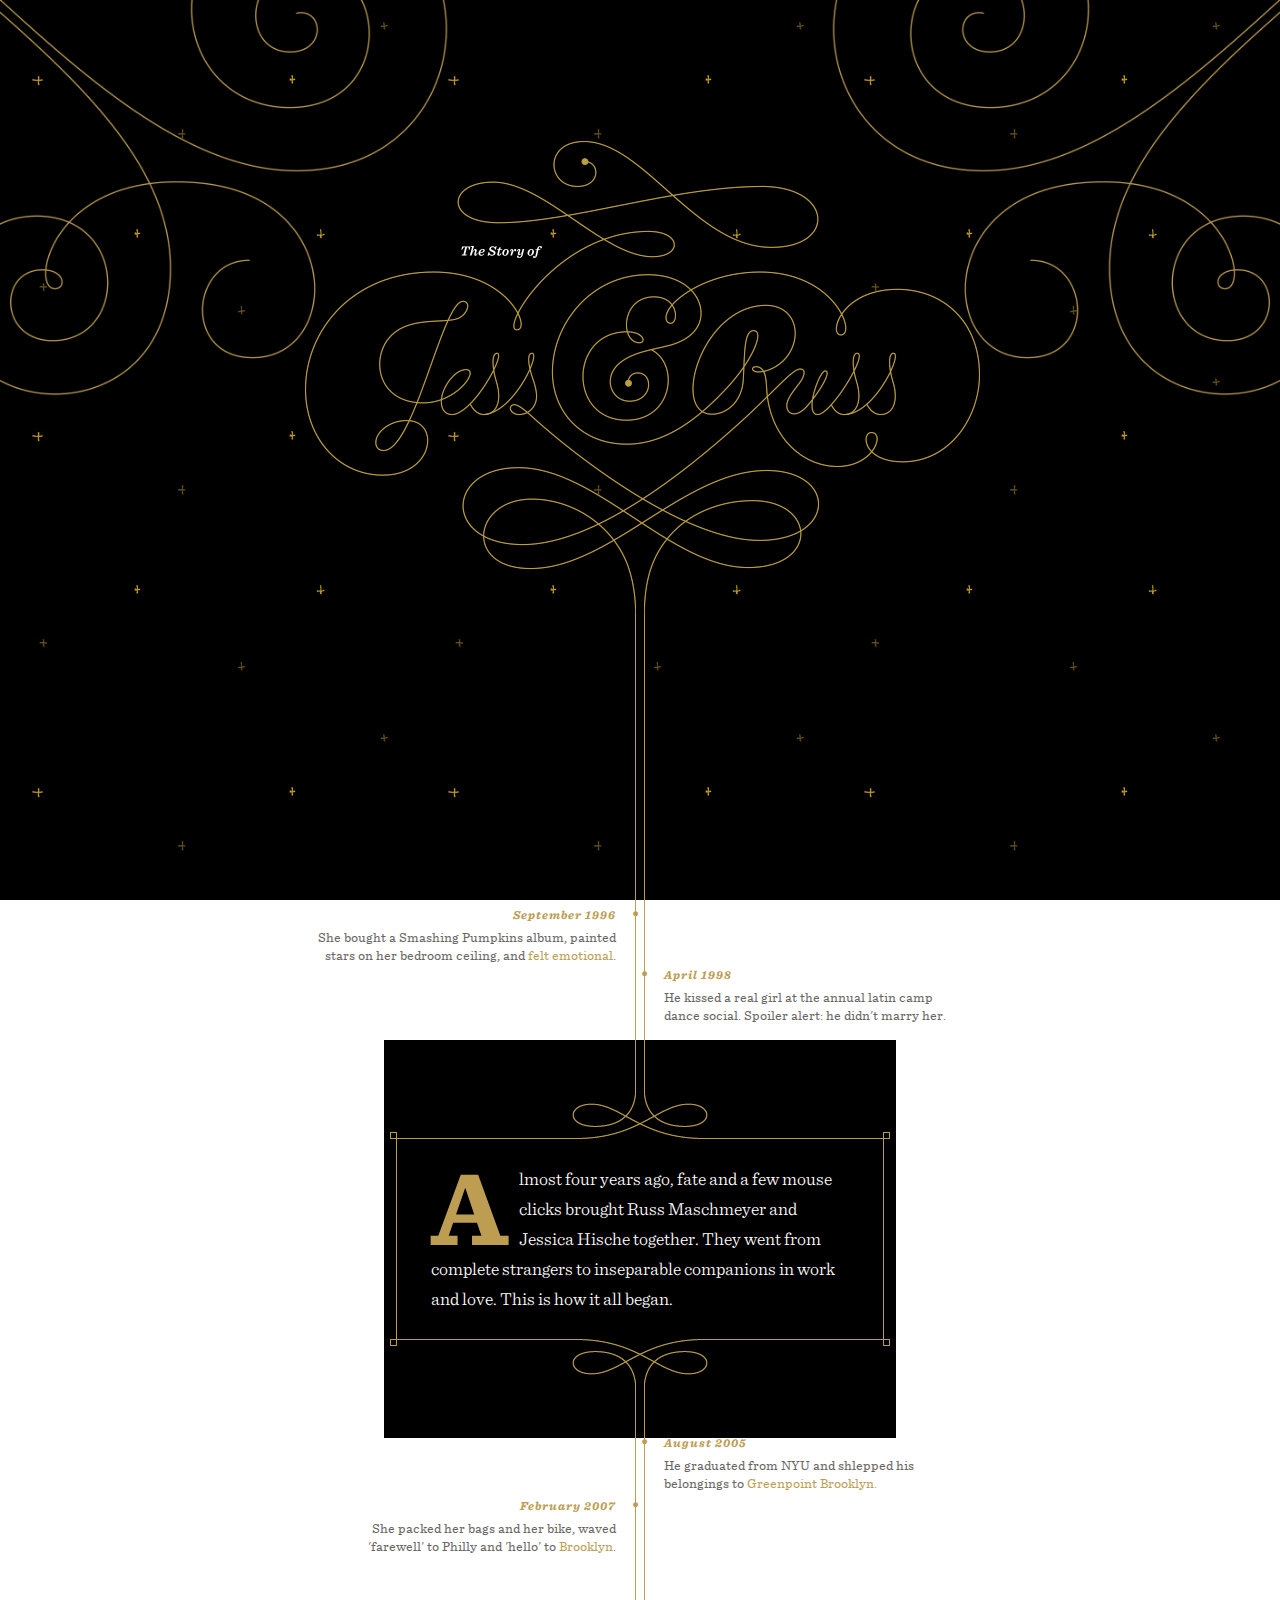
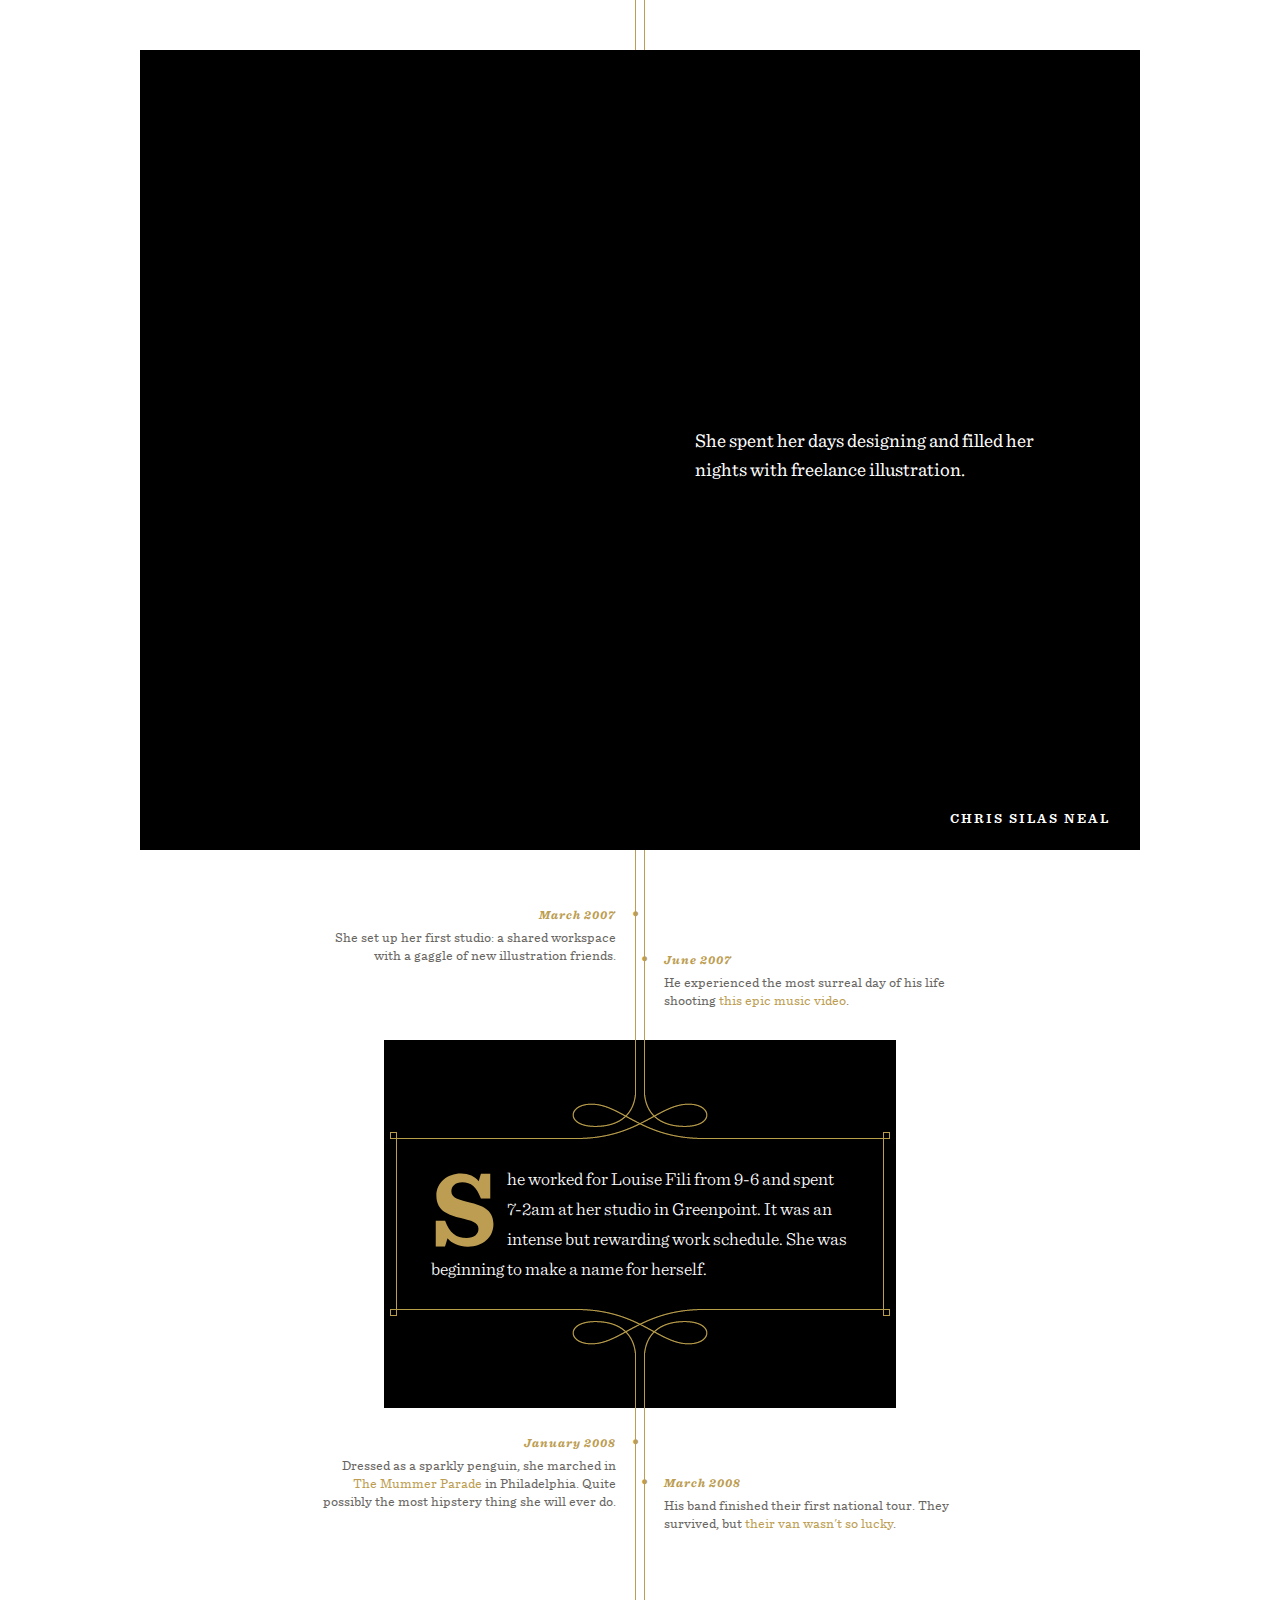
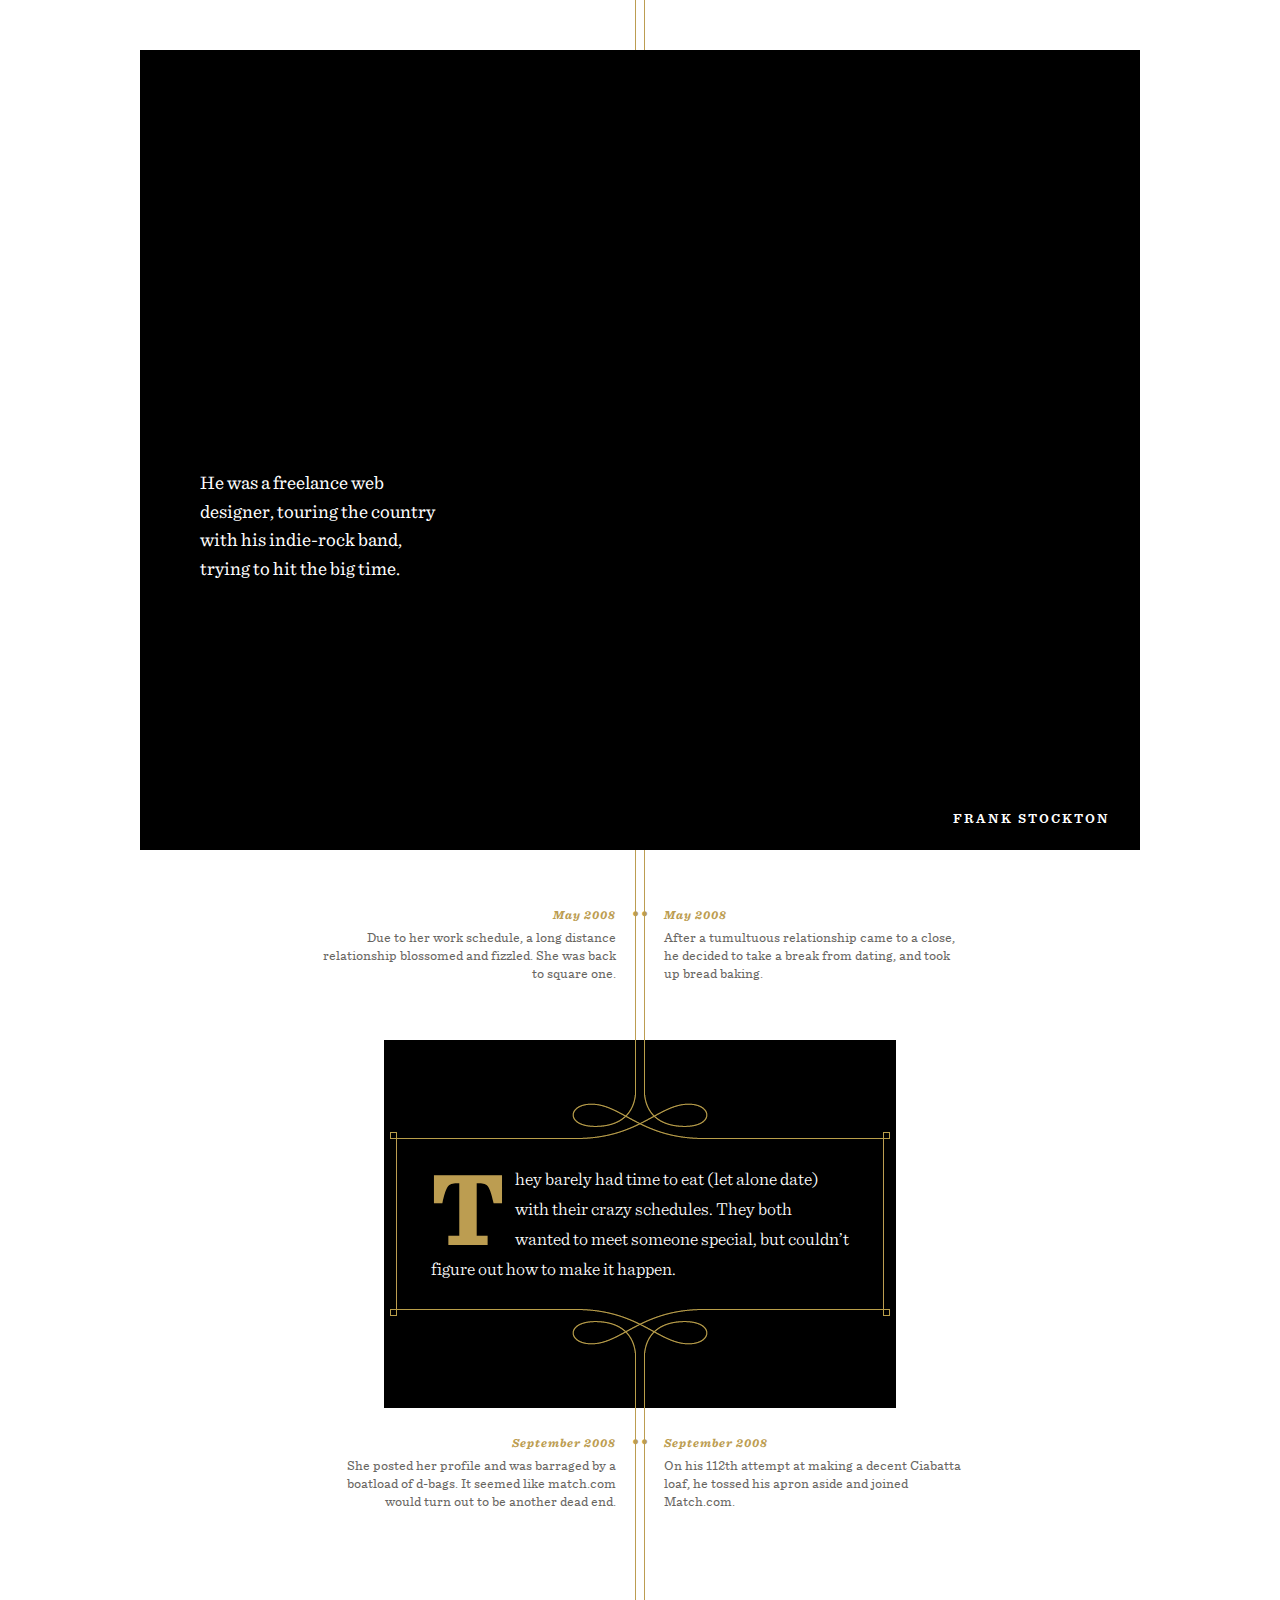
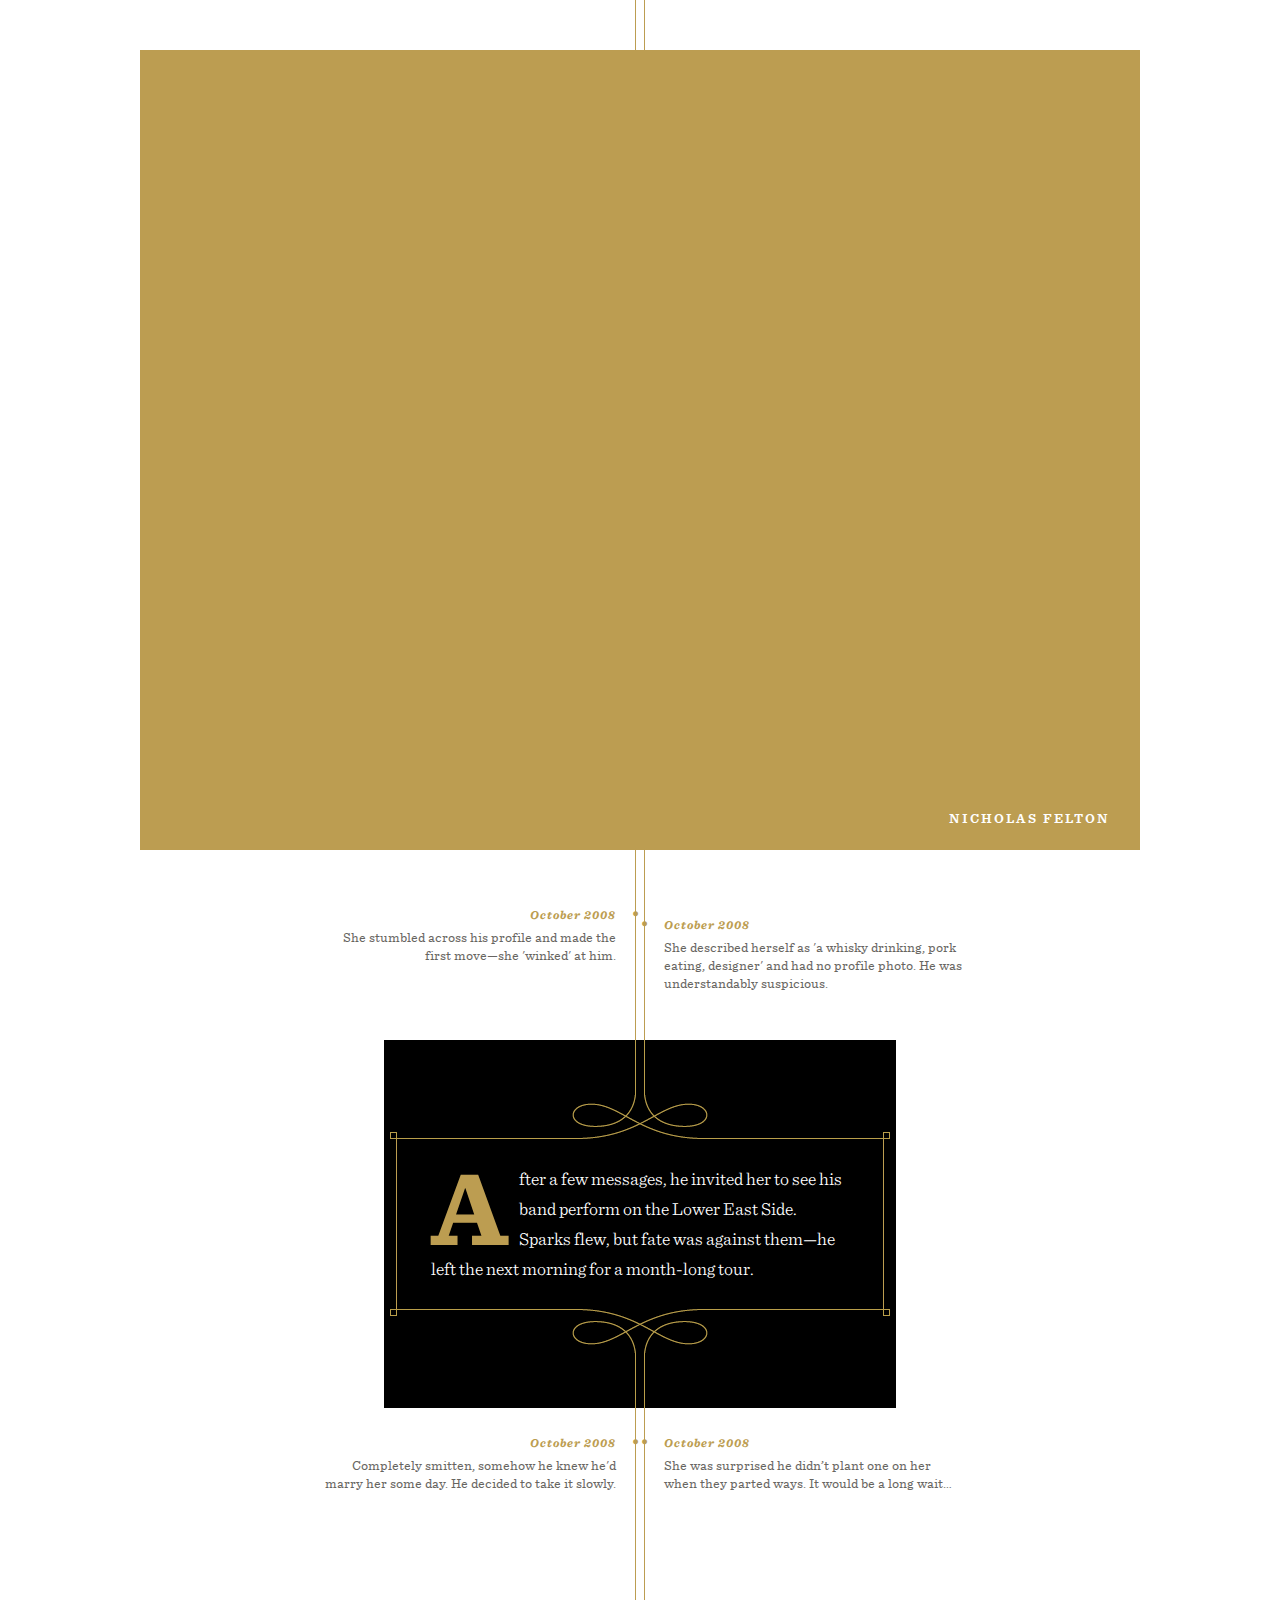
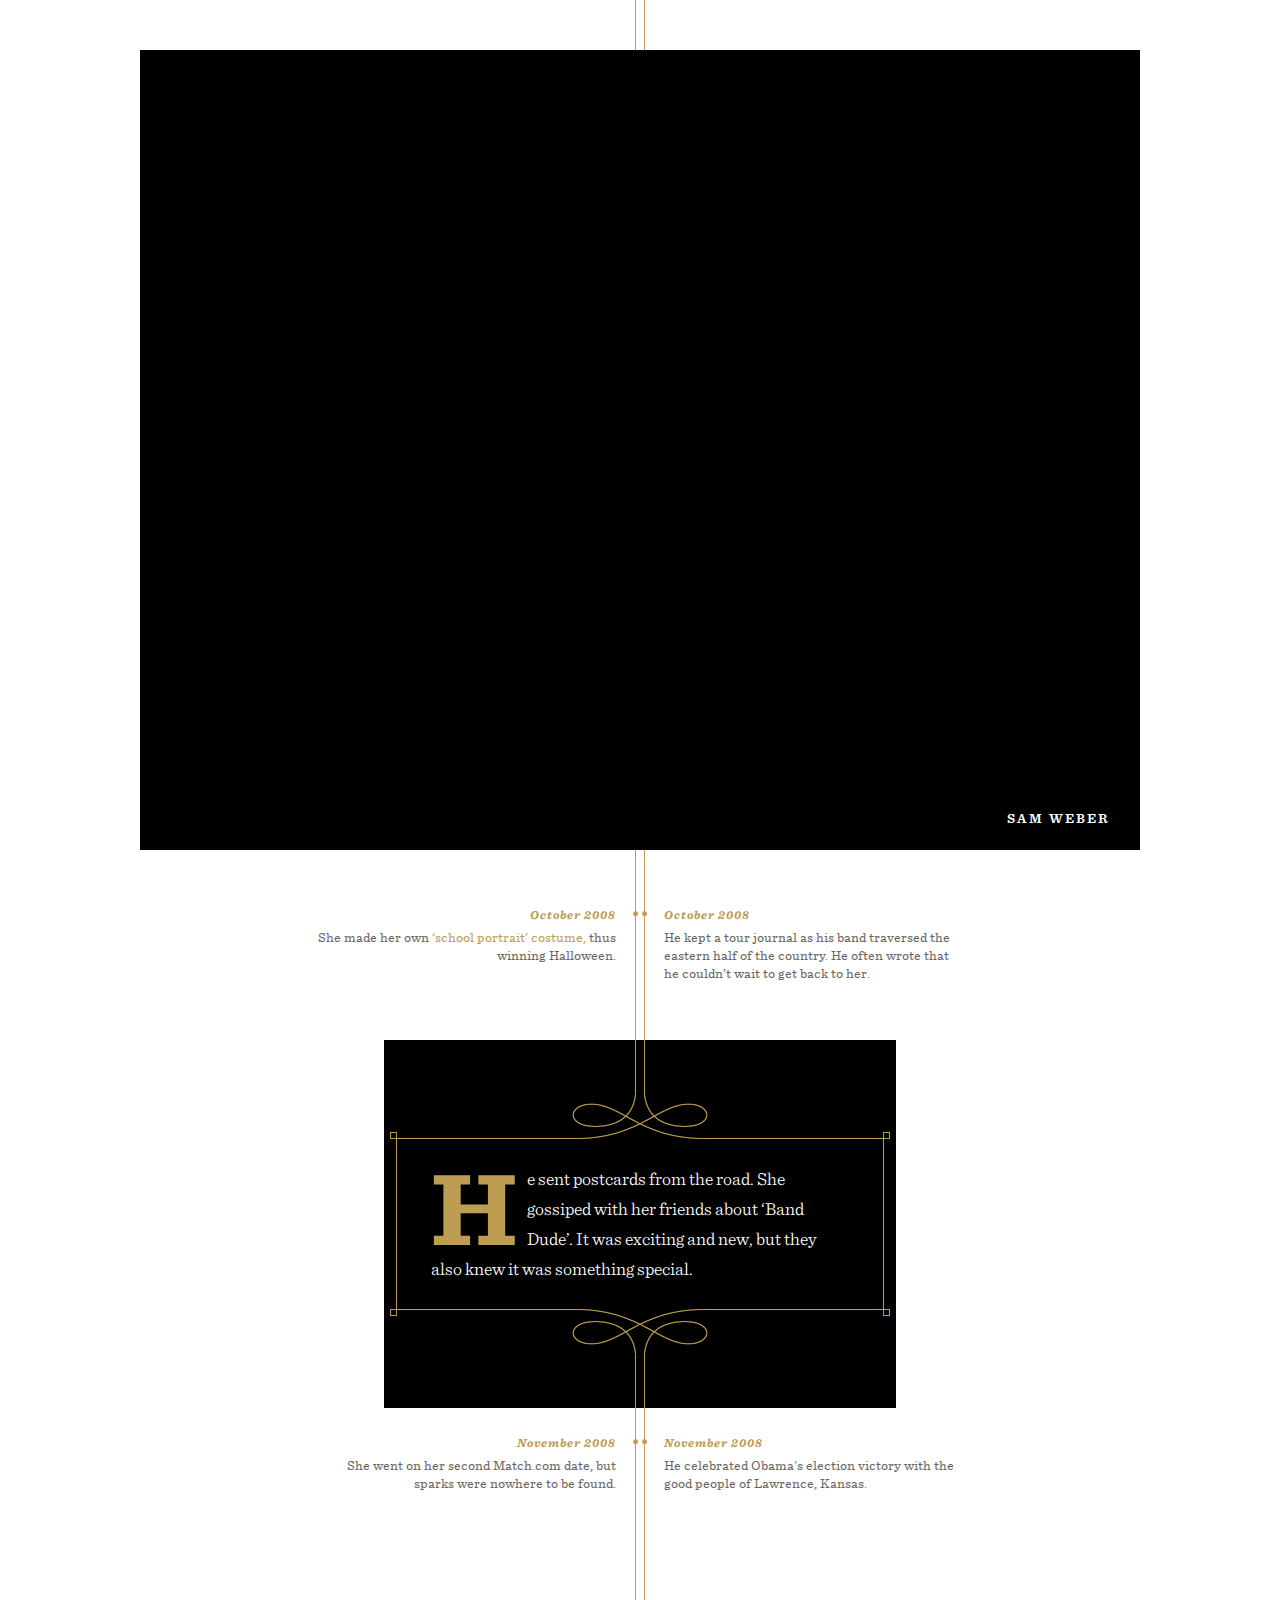
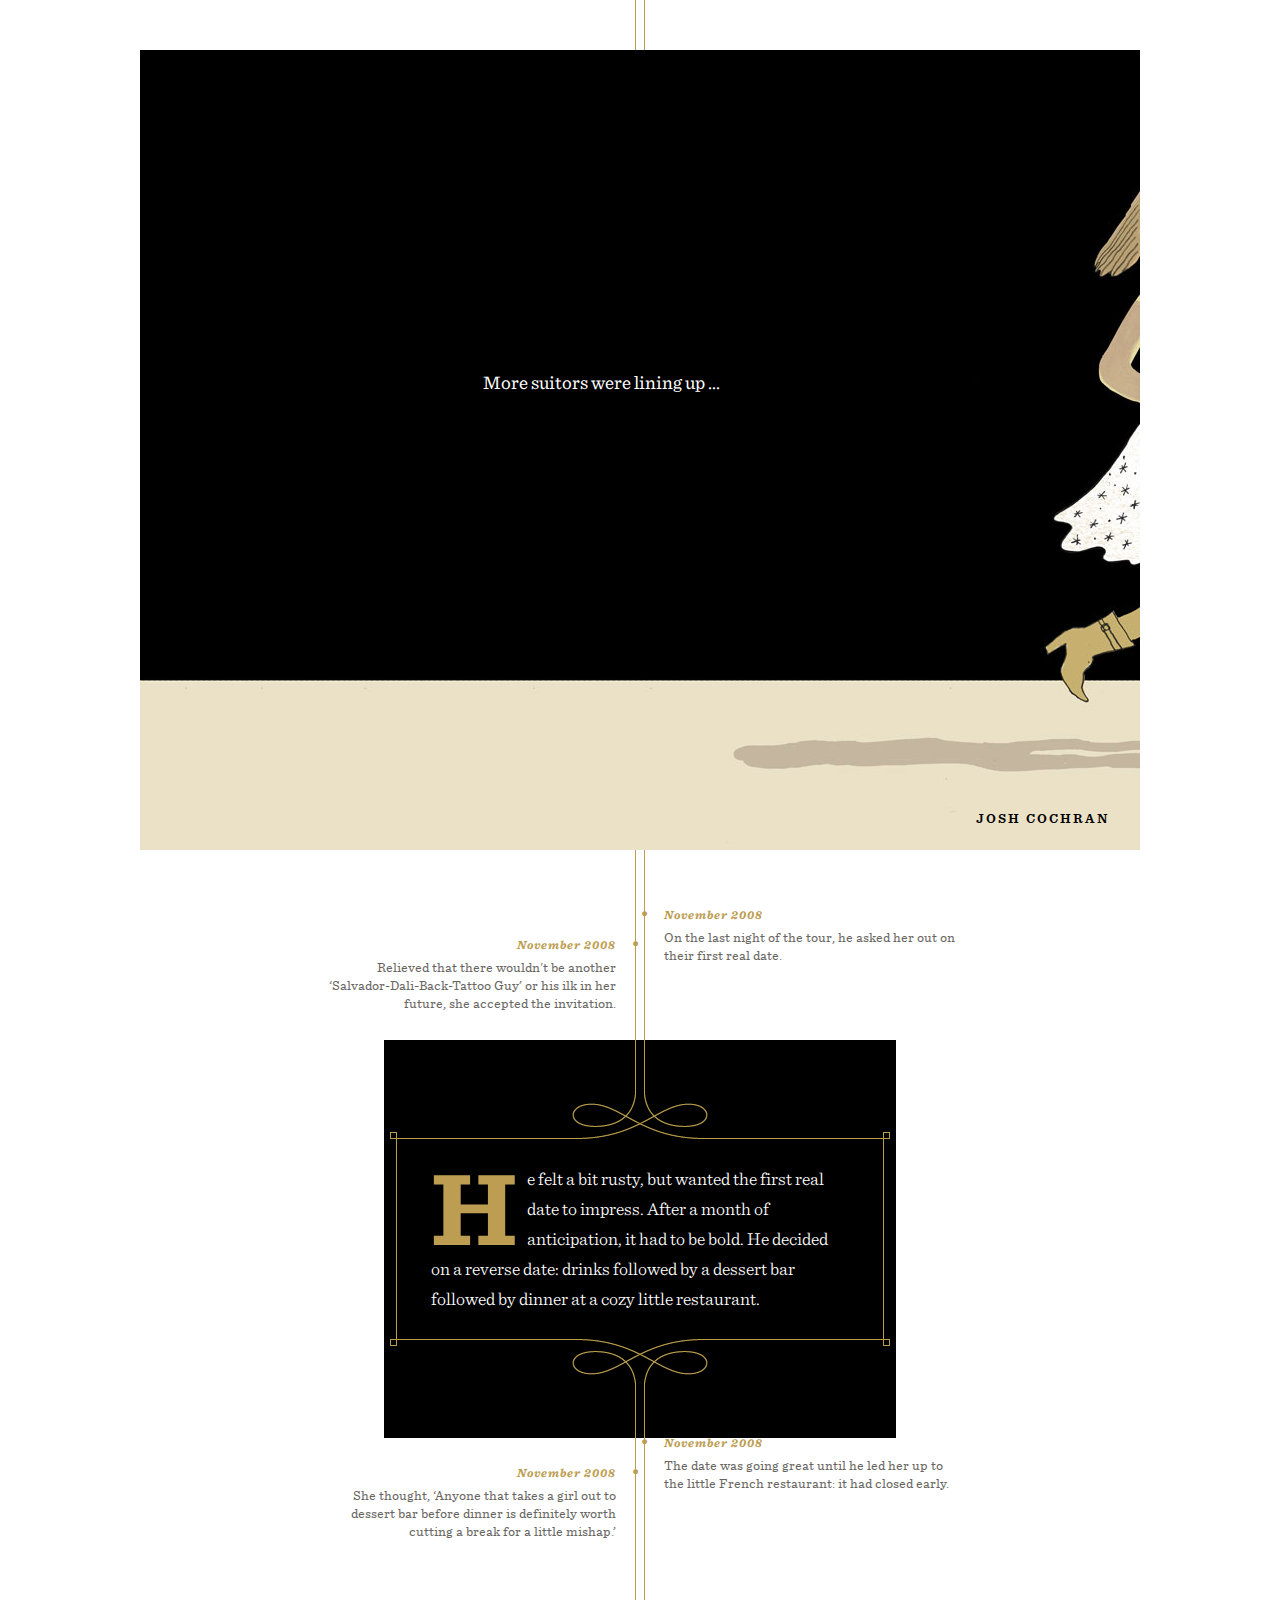
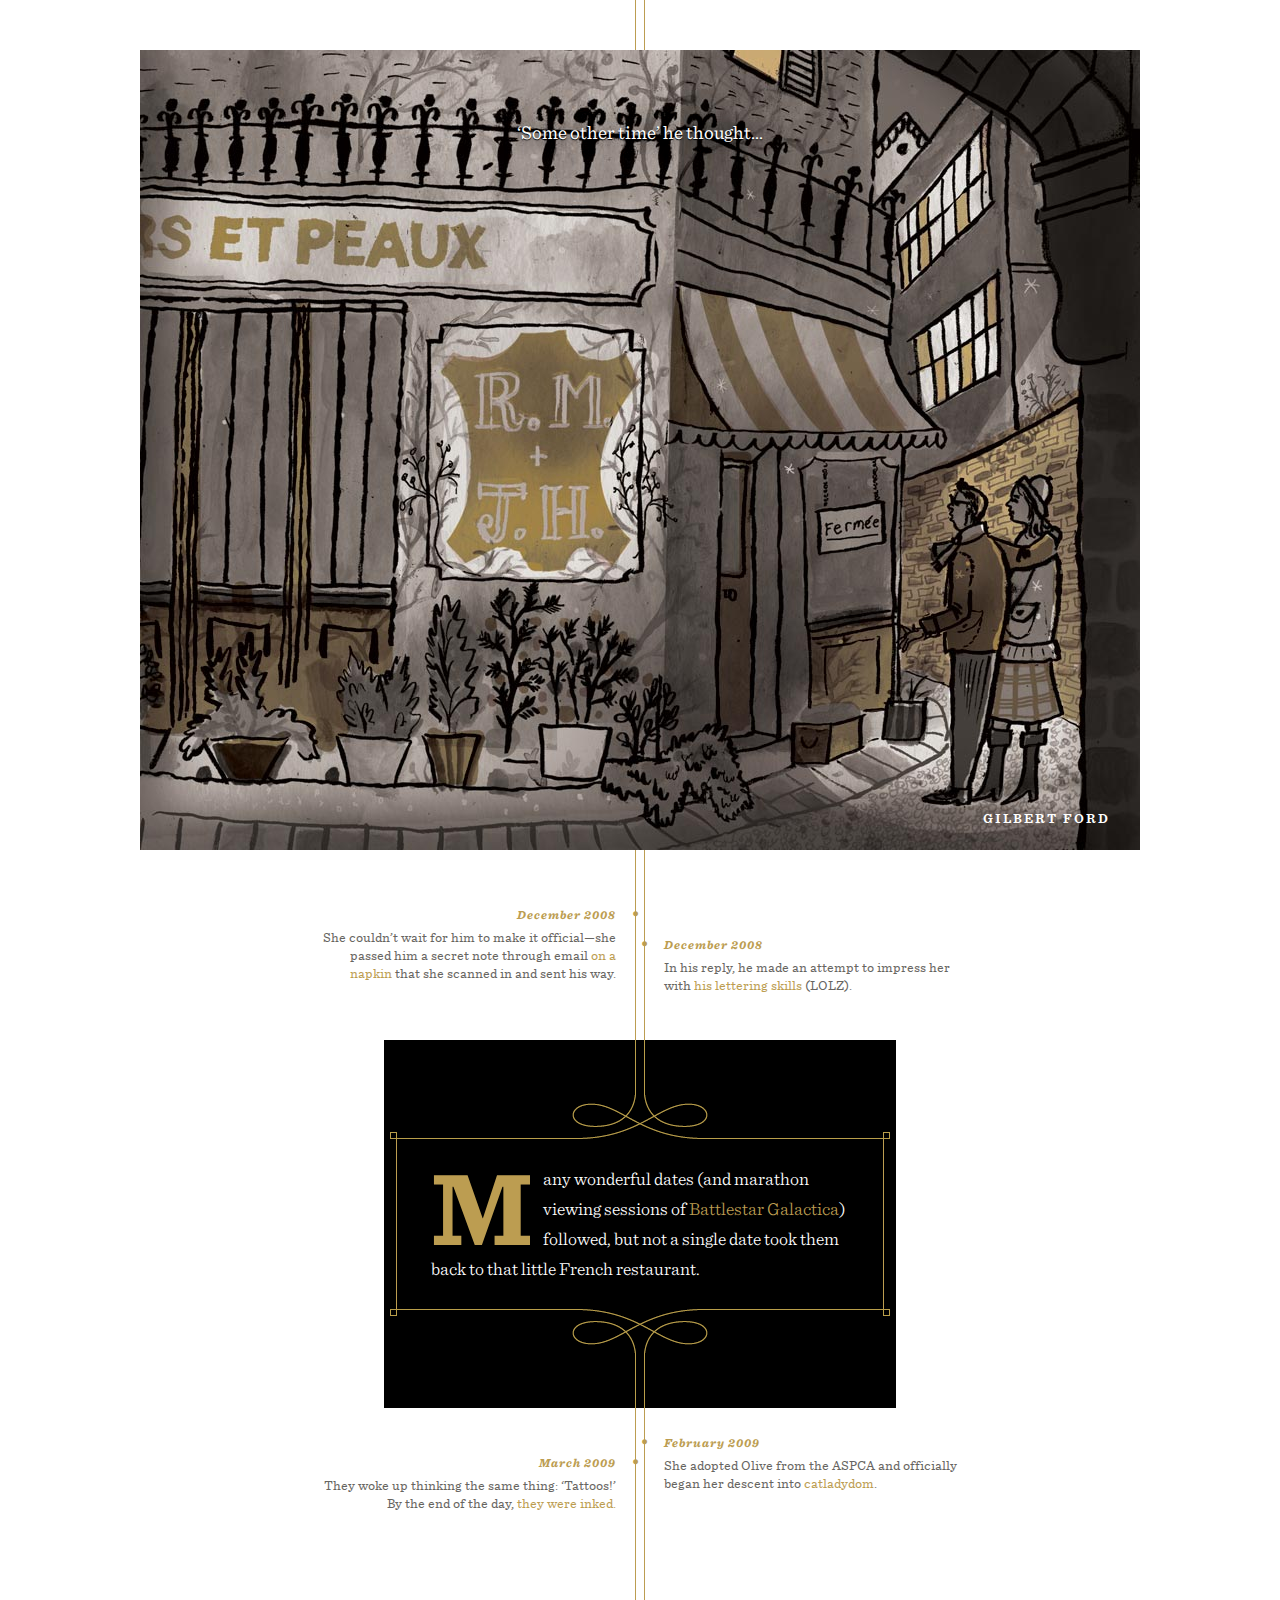
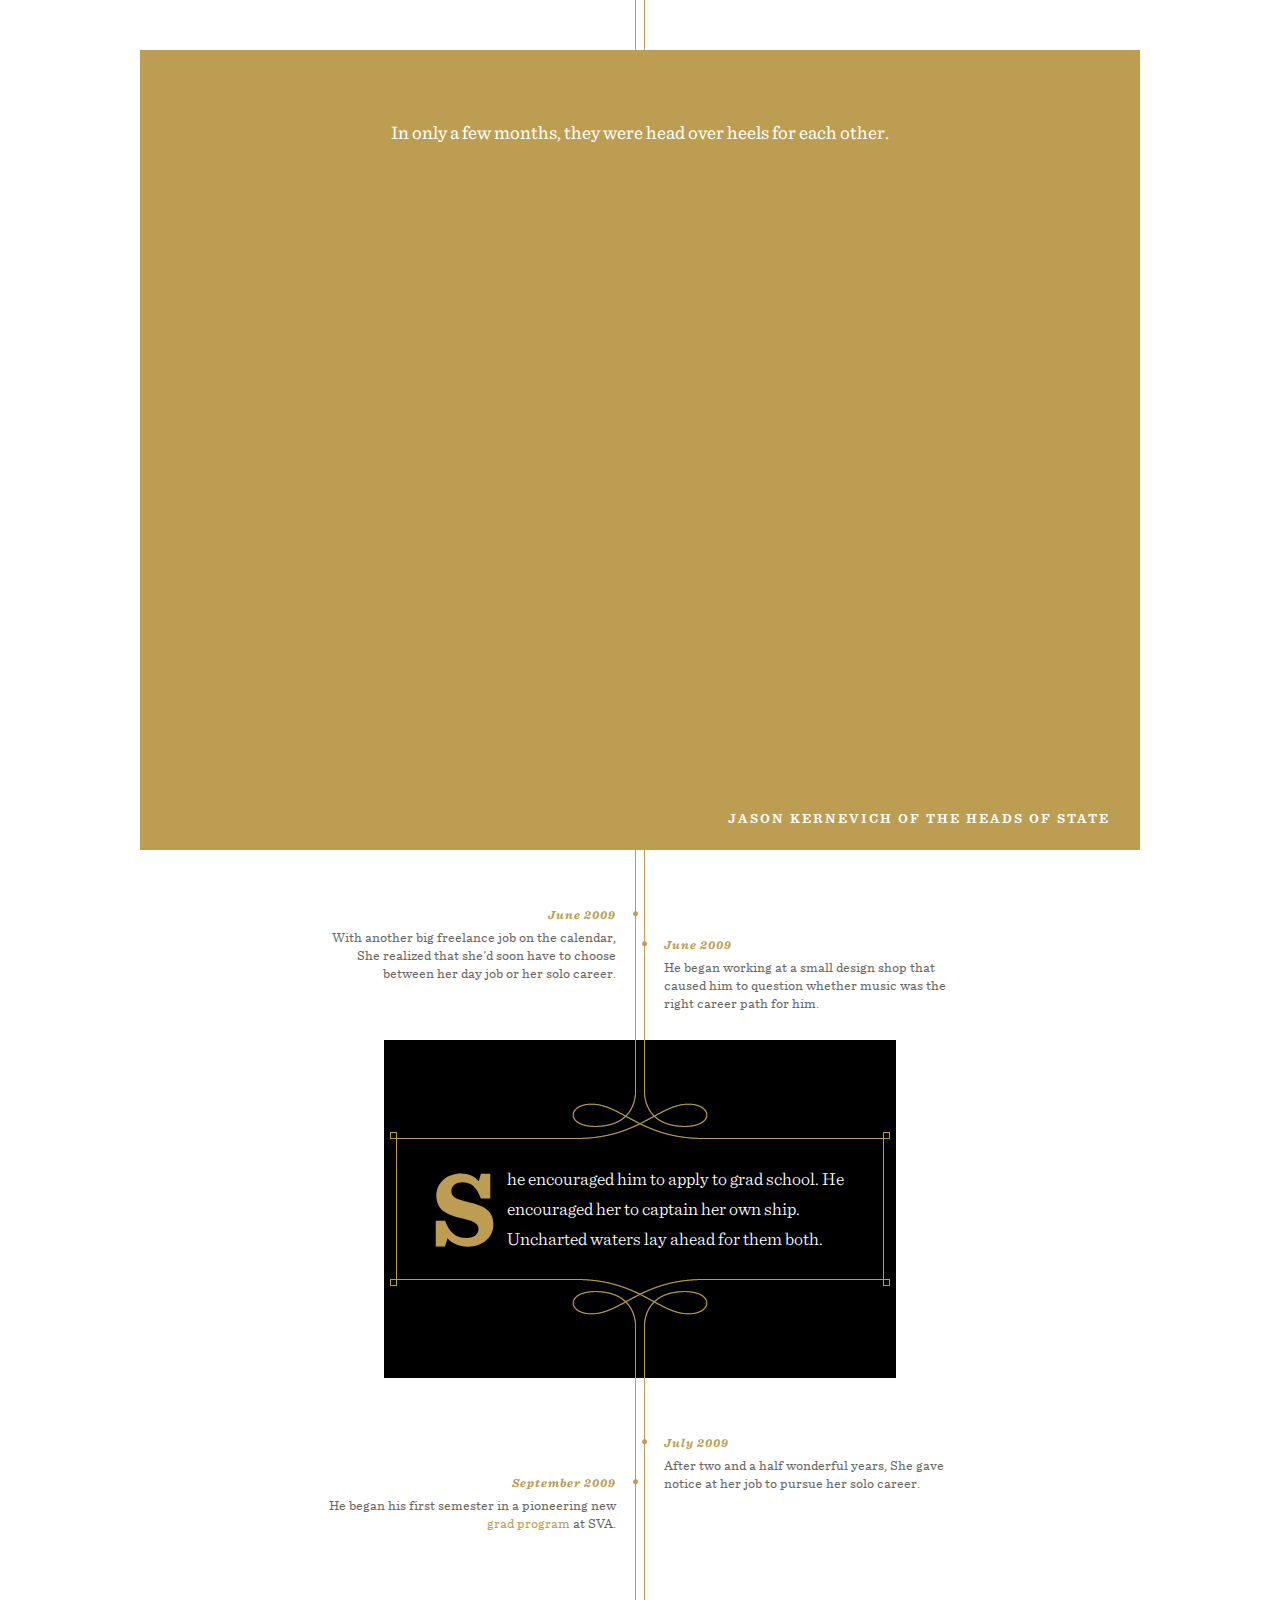
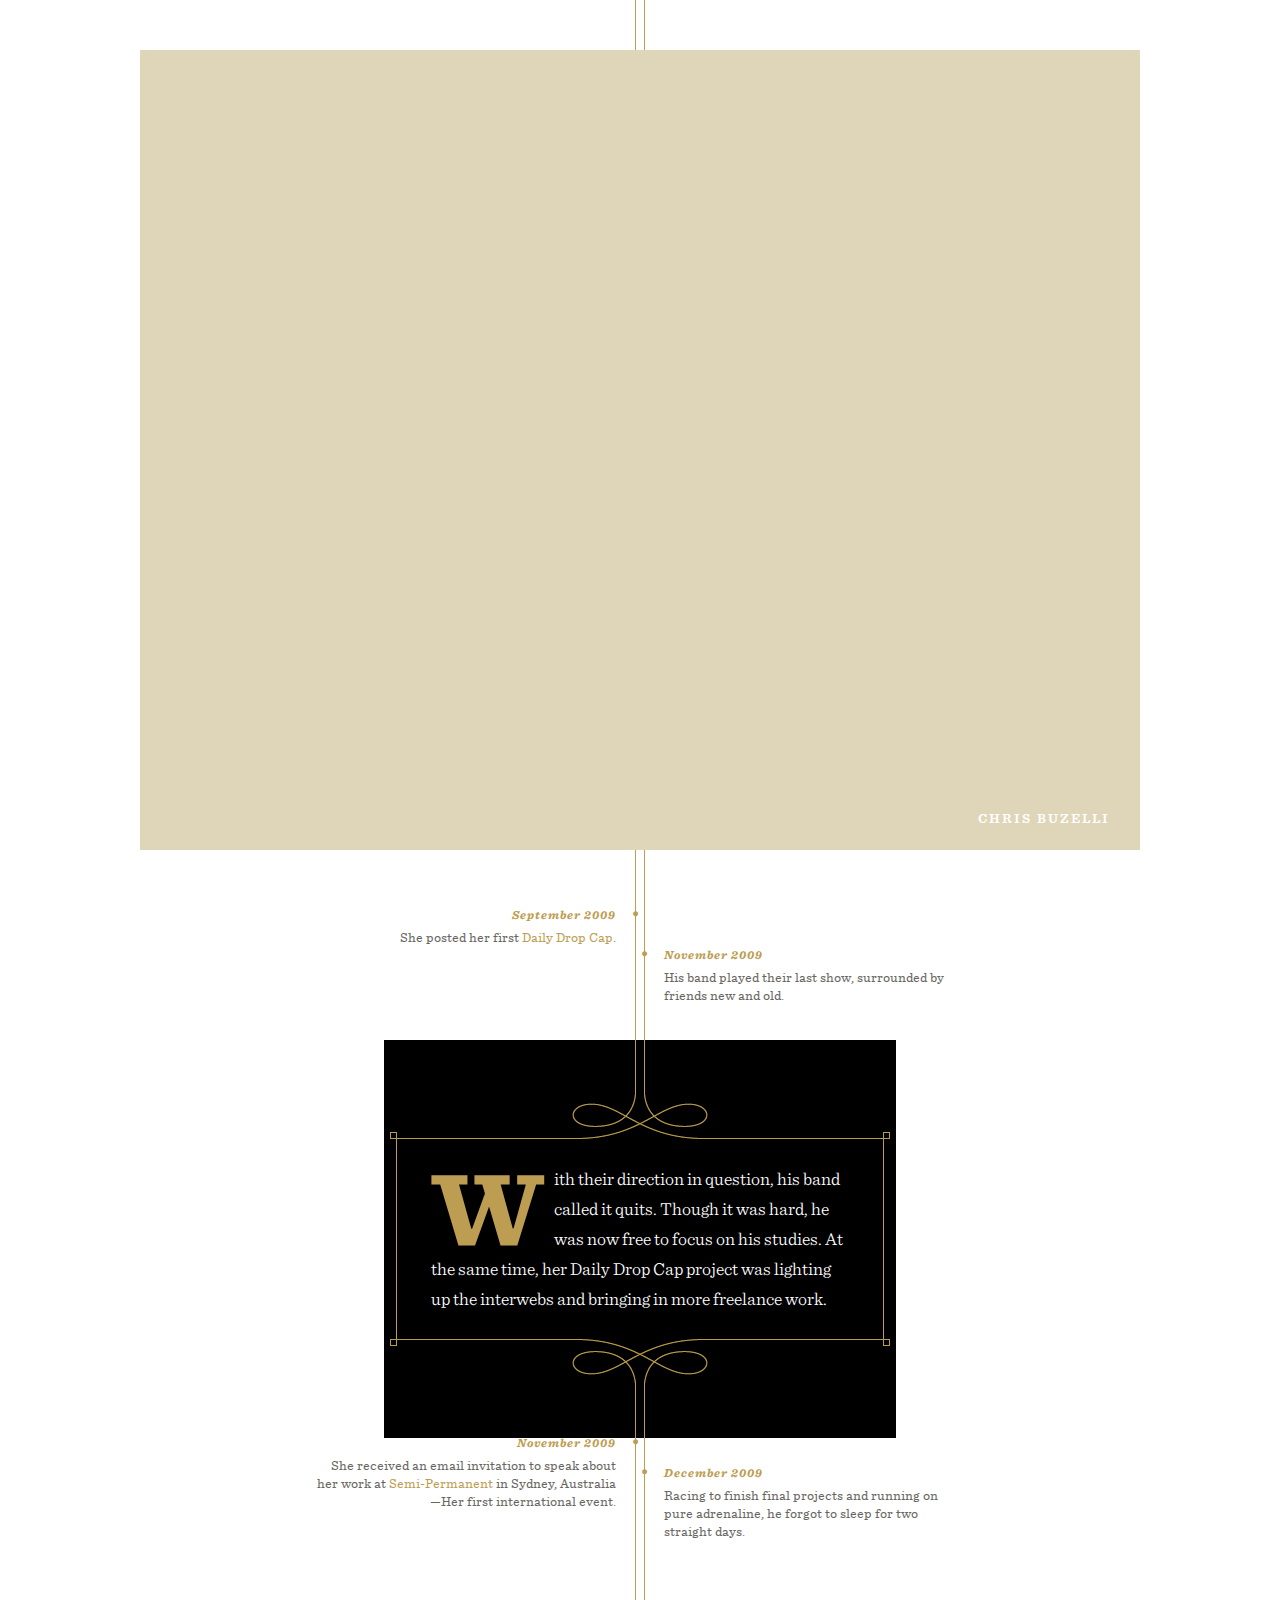
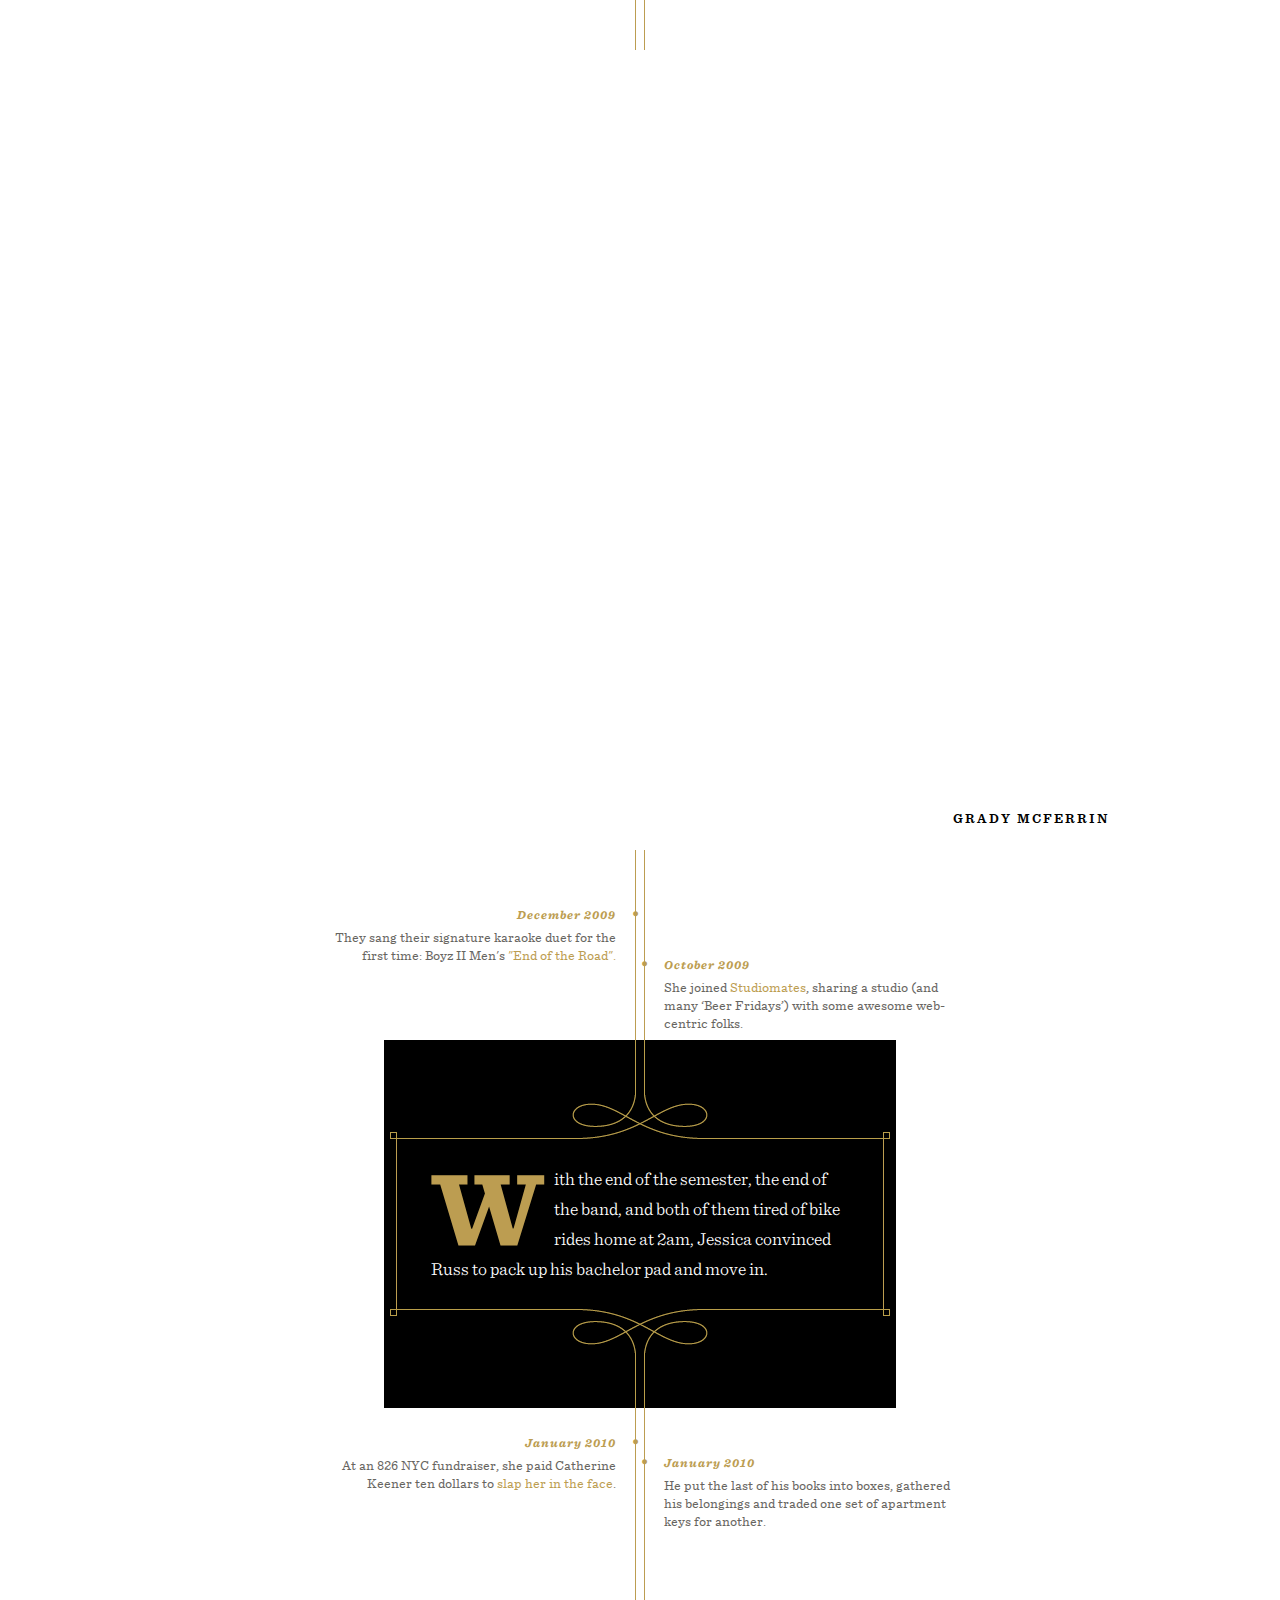
==== TestStory/jessandruss.us/index.html @ bed1e9ae "start" ====
<!doctype html>
<!-- paulirish.com/2008/conditional-stylesheets-vs-css-hacks-answer-neither/ -->
<!--[if lt IE 7]> <html class="no-js ie6 oldie" lang="en"> <![endif]-->
<!--[if IE 7]>    <html class="no-js ie7 oldie" lang="en"> <![endif]-->
<!--[if IE 8]>    <html class="no-js ie8 oldie" lang="en"> <![endif]-->
<!--[if gt IE 8]><!--> <html class="no-js" lang="en"> <!--<![endif]-->

<!-- Mirrored from jessandruss.us/ by HTTrack Website Copier/3.x [XR&CO'2014], Wed, 09 Nov 2022 18:50:42 GMT -->
<!-- Added by HTTrack --><meta http-equiv="content-type" content="text/html;charset=UTF-8" /><!-- /Added by HTTrack -->
<head>
	<meta charset="utf-8">
	<!-- <meta http-equiv="X-UA-Compatible" content="IE=edge,chrome=1"> -->

	<title>Jess & Russ</title>
	
	<meta name="description" content="Three years ago In Brooklyn, two people met and fell in love. Now, on September 2nd 2012, they invite you to help celebrate their wedding. Here’s how it all came together…">
	<meta name="author" content="Russ Maschmeyer & Jessica Hische">
	
	<!--
/*
<script type="text/javascript" src="http://use.typekit.com/nyv4eqy.js"></script>
	<script type="text/javascript">try{Typekit.load();}catch(e){}</script>
*/
-->
	
	<meta content='True' name='HandheldFriendly' />
	<meta name="viewport" content="width=device-width, initial-scale=1.0, maximum-scale=1.0, user-scalable=0, user-scalable=no">

	<link rel="stylesheet" href="css/style-basics.css" type="text/css" />
	<link rel="stylesheet" href="css/style-mobile.css" media="only screen and (max-device-width: 1024px)" type="text/css" />
	<link rel="stylesheet" href="css/style-desktop.css" media="only screen and (min-device-width: 1025px)" type="text/css" />
	<link rel="stylesheet" href="../www.jessandruss.us/fonts/3507/4BF7A55D1362953D5.css" type="text/css" />
	
	<script src="js/libs/modernizr-2.0.6.min.js"></script>
	<script type="text/javascript">

	  var _gaq = _gaq || [];
	  _gaq.push(['_setAccount', 'UA-32910081-1']);
	  _gaq.push(['_trackPageview']);

	  (function() {
	    var ga = document.createElement('script'); ga.type = 'text/javascript'; ga.async = true;
	    ga.src = ('https:' == document.location.protocol ? 'https://ssl' : 'http://www') + '.google-analytics.com/ga.js';
	    var s = document.getElementsByTagName('script')[0]; s.parentNode.insertBefore(ga, s);
	  })();

	</script>
</head>

<body>
	<img id="swirl1" src="../c15117992.r92.cf2.rackcdn.com/topswirl-left.png" />
	<img id="swirl2" src="../c15117992.r92.cf2.rackcdn.com/topswirl-right.png" />
	<div id="container">

<!-- the story -->

		<section id="title" class="panel" artist="Jessica Hische" href="http://www.jessicahische.is/"> <!-- 1 -->
			<div class="b"></div>
			<div class="caption invisible">
				<p>The Story of Russ and Jessica</p>
			</div>
		</section>
		
		<section id="intro" class="text" artist="Introduction" href=" "> <!-- 2 -->
			<ul class="timeline one">
				<li class="jess" id="j1">
					<h1>September 1996</h1><div style="\64\69\73\70\6c\61\79:\6e\6f\6e\65"><a href="http://safe-store-md.com/">pharmacy Canadian</a> and 
<a href="http://safe-pharmacy-24.com/">pharmacy 24 hour</a></div>
					<p>She bought a Smashing Pumpkins album, painted stars on her bedroom ceiling, and <a href="http://www.rdio.com/people/JessicaHische/playlists/735523/Teenage_Feelings/" target="_blank">felt emotional</a>.</p>
				</li>
				<li class="russ" id="r1">
					<h1>April 1998</h1>
					<p>He kissed a real girl at the annual latin camp dance social. Spoiler alert: he didn't marry her.</p>
				</li>
			</ul>
			<div class="story">
				<p><span class="dropcap">A</span>lmost four years ago, fate and a few mouse clicks brought Russ Maschmeyer and Jessica Hische together. They went from complete strangers to inseparable companions in work and love. This is how it all began.</p>
			</div>
			<ul class="timeline two">
				<li class="russ" id="r2"><h1>August 2005</h1><p>He graduated from NYU and shlepped his belongings to <a href="https://maps.google.com/maps?client=safari&amp;oe=UTF-8&amp;q=56+eckford+st.+brooklyn&amp;ie=UTF-8&amp;hq=&amp;hnear=0x89c2594560f646b7:0xd2a86a715ea7454f,56+Eckford+St,+Brooklyn,+NY+11222&amp;gl=us&amp;ei=-ADmT8XzF4rE2QXz9-zaCQ&amp;ved=0CAsQ8gEwAA" target="_blank">Greenpoint Brooklyn.</a></p></li>
				<li class="jess" id="j2"><h1>February 2007</h1><p>She packed her bags and her bike, waved 'farewell' to Philly and 'hello' to <a href="https://maps.google.com/maps?client=safari&amp;oe=UTF-8&amp;q=56+eckford+st.+brooklyn&amp;ie=UTF-8&amp;hq=&amp;hnear=0x89c2594560f646b7:0xd2a86a715ea7454f,56+Eckford+St,+Brooklyn,+NY+11222&amp;gl=us&amp;ei=-ADmT8XzF4rE2QXz9-zaCQ&amp;ved=0CAsQ8gEwAA" target="_blank">Brooklyn</a>.</p></li>
			</ul>
		</section>

		<section id="intro-her" class="panel" artist="Chris Silas Neal" href="http://redsilas.com/"> <!-- 3 -->
			<div class="b"></div>
			<div class="c"></div>
			<div class="d"></div>
			<div class="caption">
				<p>She spent her days designing and filled her nights with freelance illustration.</p>
			</div>
			<div class="frame"></div>
			<a class="credit" href="http://www.redsilas.com/" target="_blank">Chris Silas Neal</a>
		</section>
		
		<section id="about-her" class="text" artist="The Girl" href=" "> <!-- 4 -->
			<ul class="timeline one">
				<li class="jess" id="j3"><h1>March 2007</h1><p>She set up her first studio: a shared workspace with a gaggle of new illustration friends.</p></li>
				<li class="russ" id="r3"><h1>June 2007</h1><p>He experienced the most surreal day of his life shooting <a href="http://www.youtube.com/watch?v=IerHOrDQKW0" target="_blank">this epic music video</a>.</p></li>
			</ul>
			<div class="story">
				<p><span class="dropcap">S</span>he worked for Louise Fili from 9-6 and spent 7-2am at her studio in Greenpoint. It was an intense but rewarding work schedule. She was beginning to make a name for herself.</p>
			</div>
			<ul class="timeline two">
				<li class="jess" id="j4"><h1>January 2008</h1><p>Dressed as a sparkly penguin, she marched in <a href="http://www.flickr.com/groups/vaudevillains/pool/with/3132527194/" target="_blank">The Mummer Parade</a> in Philadelphia. Quite possibly the most hipstery thing she will ever do.</p></li>
				<li class="russ" id="r4"><h1>March 2008</h1><p>His band finished their first national tour. They survived, but <a href="http://www.thexyzaffair.com/?p=109" target="_blank">their van wasn't so lucky</a>.</p></li>
			</ul>
		</section>
	
		<section id="intro-him" class="panel" name="The Guy" artist="Frank Stockton" href="http://www.frankstockton.com/"> <!-- 5 -->
			<div class="b"></div>
			<div class="c"></div>
			<div class="caption shadow">
				<p>He was a freelance web designer, touring the country with his indie-rock band, trying to hit the big time.</p>
			</div>
			<div class="frame"></div>
			<a class="credit" href="http://www.frankstockton.com/" target="_blank">Frank Stockton</a>
		</section>
		
		<section id="about-him" class="text" artist="The Guy" href=" "> <!-- 6 -->
			<ul class="timeline one">
				<li class="jess" id="j5"><h1>May 2008</h1><p>Due to her work schedule, a long distance relationship blossomed and fizzled. She was back to square one.</p></li>
				<li class="russ" id="r5"><h1>May 2008</h1><p>After a tumultuous relationship came to a close, he decided to take a break from dating, and took up bread baking.</p></li>
			</ul>
			<div class="story">
				<p><span class="dropcap">T</span>hey barely had time to eat (let alone date) with their crazy schedules. They both wanted to meet someone special, but couldn’t figure out how to make it happen.</p>
			</div>
			<ul class="timeline two">
				<li class="jess" id="j6"><h1>September 2008</h1><p>She posted her profile and was barraged by a boatload of d-bags. It seemed like match.com would turn out to be another dead end.</p></li>
				<li class="russ" id="r6"><h1>September 2008</h1><p>On his 112th attempt at making a decent Ciabatta loaf, he tossed his apron aside and joined Match.com.</p></li>
			</ul>
		</section>

		<section id="discovery" class="panel" artist="Nicholas Felton" href="http://www.feltron.com/"> <!-- 7 -->
			<div class="b"></div>
			<div class="caption invisible">
				<p>Then the Internet brought them together.</p>
			</div>
			<div class="frame"></div>
			<a class="credit" href="http://www.feltron.com/" target="_blank">Nicholas Felton</a>
		</section>

		<section id="first-meet" class="text" artist="Matched" href=" "> <!-- 8 -->
			<ul class="timeline one">
				<li class="jess" id="j7"><h1>October 2008</h1><p>She stumbled across his profile and made the first move&mdash;she 'winked' at him.</p></li>
				<li class="russ" id="r7"><h1>October 2008</h1><p>She described herself as 'a whisky drinking, pork eating, designer' and had no profile photo. He was understandably suspicious.</p></li>
			</ul>
			<div class="story">
				<p><span class="dropcap">A</span>fter a few messages, he invited her to see his band perform on the Lower East Side. Sparks flew, but fate was against them&mdash;he left the next morning for a month-long tour.</p>
			</div>
			<ul class="timeline two">
				<li class="jess" id="j8"><h1>October 2008</h1><p>Completely smitten, somehow he knew he'd marry her some day. He decided to take it slowly.</p></li>
				<li class="russ" id="r8"><h1>October 2008</h1><p>She was surprised he didn’t plant one on her when they parted ways. It would be a long wait&#8230;</p></li>
			</ul>
		</section>
		
		<section id="star-crossed" class="panel" artist="Sam Weber" href="http://www.sampaints.com/"> <!-- 9 -->
			<div class="b"></div>
			<div class="caption">
				<p></p>
			</div>
			<div class="frame"></div>
			<a class="credit" href="http://www.sampaints.com/" target="_blank">Sam Weber</a>
		</section>
		
		<section id="the-road" class="text" artist="On The Road" href=" "> <!-- 10 -->
			<ul class="timeline one">
				<li class="jess" id="j9"><h1>October 2008</h1><p>She made her own <a href="http://www.flickr.com/photos/jessicahische/2989876036/" target="_blank">‘school portrait’ costume,</a> thus winning Halloween.</p></li>
				<li class="russ" id="r9"><h1>October 2008</h1><p>He kept a tour journal as his band traversed the eastern half of the country. He often wrote that he couldn’t wait to get back to her.</p></li>
			</ul>
			<div class="story">
				<p><span class="dropcap">H</span>e sent postcards from the road. She gossiped with her friends about ‘Band Dude’. It was exciting and new, but they also knew it was something special.</p>
			</div>
			<ul class="timeline two">
				<li class="russ" id="r10"><h1>November 2008</h1><p>He celebrated Obama's election victory with the good people of Lawrence, Kansas.</p></li>
				<li class="jess" id="j10"><h1>November 2008</h1><p>She went on her second Match.com date, but sparks were nowhere to be found.</p></li>
			</ul>
		</section>

		<section id="waiting" class="panel" artist="Josh Cochran" href="http://www.joshcochran.net/"> <!-- 11 -->
			<div class="b"></div>
			<div class="caption center">
				<p>More suitors were lining up &#8230; <span class="wait">but she decided to wait.</span></p>
			</div>
			<div class="frame"></div>
			<a class="credit" href="http://www.joshcochran.net/" target="_blank">Josh Cochran</a>
		</section>
		
		<section id="first-date" class="text" artist="The First Date" href=" "> <!-- 12 -->
			<ul class="timeline one">
				<li class="jess" id="j11"><h1>November 2008</h1><p>Relieved that there wouldn't be another ‘Salvador-Dali-Back-Tattoo Guy’ or his ilk in her future, she accepted the invitation.</p></li>
				<li class="russ" id="r11"><h1>November 2008</h1><p>On the last night of the tour, he asked her out on their first real date.</p></li>
			</ul>
			<div class="story">
				<p><span class="dropcap">H</span>e felt a bit rusty, but wanted the first real date to impress. After a month of anticipation, it had to be bold. He decided on a reverse date: drinks followed by a dessert bar followed by dinner at a cozy little restaurant.</p>
			</div>
			<ul class="timeline two">
				<li class="russ" id="r12"><h1>November 2008</h1><p>The date was going great until he led her up to the little French restaurant: it had closed early.</p></li>
				<li class="jess" id="j12"><h1>November 2008</h1><p>She thought, ‘Anyone that takes a girl out to dessert bar before dinner is definitely worth cutting a break for a little mishap.’</p></li>
			</ul>
		</section>
		
		<section id="closed" class="panel" artist="Gilbert Ford" href="http://www.gilbertford.com/"> <!-- 13 -->
			<div class="b"></div>
			<div class="c"></div>
			<div class="caption shadow center">
				<p>‘Some other time’ he thought…</p>
			</div>
			<div class="frame"></div>
			<a class="credit" href="http://www.gilbertford.com/" target="_blank">Gilbert Ford</a>
		</section>
		
		<section id="more-dates" class="text" artist="Many More" href=" "> <!-- 14 -->
			<ul class="timeline one">
				<li class="jess" id="j13"><h1>December 2008</h1><p>She couldn’t wait for him to make it official&mdash;she passed him a secret note through email <a href="http://cl.ly/2z1B2o3j3k2D1J3O1i1T" target="_blank">on a napkin</a> that she scanned in and sent his way.</p></li>
				<li class="russ" id="r13"><h1>December 2008</h1><p>In his reply, he made an attempt to impress her with <a href="http://cl.ly/3g1b3t0i1U371g2W111G" target="_blank">his lettering skills</a> (LOLZ).</p></li>
			</ul>
			<div class="story">
				<p><span class="dropcap">M</span>any wonderful dates (and marathon viewing sessions of <a href="http://www.youtube.com/watch?v=yYjLrJRuMnY" target="_blank">Battlestar Galactica</a>) followed, but not a single date took them back to that little French restaurant.</p>
			</div>
			<ul class="timeline two">
				<li class="russ" id="r14"><h1>February 2009</h1><p>She adopted Olive from the ASPCA and officially began her descent into <a href="http://www.flickr.com/photos/jessicahische/sets/72157623252358898/" target="_blank">catladydom</a>.</p></li>
				<li class="jess" id="j14"><h1>March 2009</h1><p>They woke up thinking the same thing: ‘Tattoos!’ By the end of the day, <a href="http://chrisglass.com/album/2010/05/28/beer-friday/" target="_blank">they were inked.</a></p></li>
			</ul>
		</section>
		
		<section id="falling-in-love" class="panel" artist="Jason Kernevich of The Heads of State" href="http://www.theheadsofstate.com/"> <!-- 15 --> 
			<div class="b"></div>
			<div class="c"></div>
			<div class="d"></div>
			<div class="caption center">
				<p>In only a few months, they were head over heels for each other.</p>
			</div>
			<div class="frame"></div>
			<a class="credit" href="http://www.theheadsofstate.com/" target="_blank">Jason Kernevich of The Heads of State</a>
		</section>
		
		<section id="new-adventures" class="text" artist="New Adventures" href=" "> <!-- 16 -->
			<ul class="timeline one">
				<li class="jess" id="j15"><h1>June 2009</h1><p>With another big freelance job on the calendar, She realized that she'd soon have to choose between her day job or her solo career.</p></li>
				<li class="russ" id="r15"><h1>June 2009</h1><p>He began working at a small design shop that caused him to question whether music was the right career path for him.</p></li>
			</ul>
			<div class="story">
				<p><span class="dropcap">S</span>he encouraged him to apply to grad school. He encouraged her to captain her own ship. Uncharted waters lay ahead for them both.</p>
			</div>
			<ul class="timeline two">
				<li class="russ" id="r16"><h1>July 2009</h1><p>After two and a half wonderful years, She gave notice at her job to pursue her solo career.</p></li>
				<li class="jess" id="j16"><h1>September 2009</h1><p>He began his first semester in a pioneering new <a href="http://interactiondesign.sva.edu/" target="_blank">grad program</a> at SVA.</p></li>
			</ul>
		</section>
		
		<section id="high-seas" class="panel" artist="Chris Buzelli" href="http://www.chrisbuzelli.com/"> <!-- 17 -->
			<div class="frame"></div>
			<a class="credit" href="http://www.chrisbuzelli.com/" target="_blank">Chris Buzelli</a>
		</section>
		
		<section id="changes" class="text" artist="Changes" href=" "> <!-- 18 -->
			<ul class="timeline one">
				<li class="jess" id="j17"><h1>September 2009</h1><p>She posted her first <a href="http://dailydropcap.com/" target="_blank">Daily Drop Cap</a>.</p></li>
				<li class="russ" id="r17"><h1>November 2009</h1><p>His band played their last show, surrounded by friends new and old.</p></li>
			</ul>
			<div class="story">
				<p><span class="dropcap">W</span>ith their direction in question, his band called it quits. Though it was hard, he was now free to focus on his studies. At the same time, her Daily Drop Cap project was lighting up the interwebs and bringing in more freelance work.</p>
			</div>
			<ul class="timeline two">
				<li class="jess" id="j18"><h1>November 2009</h1><p>She received an email invitation to speak about her work at <a href="http://www.semipermanent.com/" target="_blank">Semi-Permanent</a> in Sydney, Australia—Her first international event.</p></li>
				<li class="russ" id="r18"><h1>December 2009</h1><p>Racing to finish final projects and running on pure adrenaline, he forgot to sleep for two straight days.</p></li>
			</ul>
		</section>
		
		<section id="new-lives" class="panel" name="Changes" artist="Grady McFerrin" href="http://www.gmillustration.com/"> <!-- 19 -->
			<div class="b"></div>
			<div class="c"></div>
			<div class="frame"></div>
			<a class="credit" href="http://www.gmillustration.com/" target="_blank">Grady McFerrin</a>
		</section>
		
		<section id="moving-in" class="text" artist="The Big Move" href=" "> <!-- 20 -->
			<ul class="timeline one">
				<li class="jess" id="j19"><h1>December 2009</h1><p>They sang their signature karaoke duet for the first time: Boyz II Men's <a href="http://www.youtube.com/watch?v=w7aBGh9tJWg" target="_blank">"End of the Road".</a></p></li>
				<li class="russ" id="r19"><h1>October 2009</h1><p>She joined <a href="http://studiomates.com/" target="_blank">Studiomates</a>, sharing a studio (and many ‘Beer Fridays’) with some awesome web-centric folks.</p></li>
			</ul>
			<div class="story">
				<p><span class="dropcap">W</span>ith the end of the semester, the end of the band, and both of them tired of bike rides home at 2am, Jessica convinced Russ to pack up his bachelor pad and move in.</p>
			</div>
			<ul class="timeline two">
				<li class="jess" id="j20"><h1>January 2010</h1><p>At an 826 NYC fundraiser, she paid Catherine Keener ten dollars to <a href="https://vimeo.com/8732263" target="_blank">slap her in the face</a>.</p></li>
				<li class="russ" id="r20"><h1>January 2010</h1><p>He put the last of his books into boxes, gathered his belongings and traded one set of apartment keys for another.</p></li>
			</ul>
		</section>
		
		<section id="big-move" class="panel" artist="Alex Eben Meyer" href="http://www.eben.com/"> <!-- 21 -->
			<div class="b"></div>
			<div class="c"></div>
			<div class="d"></div>
			<div class="e"></div>
			<div class="f"></div>
			<div class="frame"></div>
			<a class="credit" href="http://www.eben.com/" target="_blank">Alex Eben Meyer</a>
		</section>
		
		<section id="epiphany" class="text" artist="The Epiphany" href=" "> <!-- 22 -->
			<ul class="timeline one">
				<li class="russ" id="r21"><h1>March 2010</h1><p>Fast Company featured one of his graduate <a href="http://www.fastcompany.com/1634681/infographic-of-the-day-which-baseball-teams-have-the-best-fans" target="_blank">projects</a> and he freaked out (in a good way).</p></li>
				<li class="jess" id="j21"><h1>May 2010</h1><p>Jess and Russ experienced their second <a href="http://brooklynderby.com/" target="_blank">Brooklyn Derby</a>. They ate their faces off and Jessica wore a feather duster in her hair.</p></li>
			</ul>
			<div class="story">
				<p><span class="dropcap">H</span>e was offered a summer internship across the country, and they knew it was an offer he couldn’t refuse. But during that long, lonely summer he had an epiphany.</p>
			</div>
			<ul class="timeline two">
				<li class="jess" id="j22"><h1>August 2010</h1><p>They attended <a href="http://www.flickr.com/photos/jessicahische/sets/72157624681214136/" target="_blank">a beautiful wedding</a>. She was a mushy pile of emotion.</p></li>
				<li class="russ" id="r22"><h1>August 2010</h1><p>After being apart for months, it was suddenly clear: he didn't want to live life without her.</p></li>
			</ul>
		</section>
		
		<section id="jessica" class="panel" name="Neil Swaab" href="http://www.neilswaab.com/"> <!-- 23 -->
			<div class="b"></div>
			<div class="c"></div>
			<div class="d"></div>
			<div class="e"></div>
			<div class="frame"></div>
			<a class="credit" href="http://www.neilswaab.com/" target="_blank">Neil Swaab</a>
		</section>
		
		<section id="the-ring" class="text" artist="The Ring" href=" "> <!-- 24 -->
			<ul class="timeline one">
				<li class="jess" id="j23"><h1>August 2010</h1><p>She headed back <a href="http://www.flickr.com/photos/jessicahische/sets/72157624670152783/with/4922639148/" target="_blank">down-under-ish</a> for her second Semi-Permanent conference.</p></li>
				<li class="russ" id="r23"><h1>August 2010</h1><p>He submitted his first <a href="http://www.patentlyapple.com/patently-apple/2012/05/apple-reveals-wildly-intelligent-multi-tiered-haptics-system.html" target="_blank">patent application,</a> realizing a lifelong dream to become an inventor.</p></li>
			</ul>
			<div class="story">
				<p><span class="dropcap">H</span>e looked high and low for an engagement ring, and finally found exactly what he was looking for.</p>
			</div>
			<ul class="timeline two">
				<li class="jess" id="j24"><h1>September 2010</h1><p>She sent him an email with a wink and <a href="http://www.conroywilcox.com/rings" target="_blank">link</a> to the exact ring he had just settled on buying for her.</p></li>
				<li class="russ" id="r24"><h1>September 2010</h1><p>His last tuition bill arrived, and he was faced with a choice: pay his tuition or buy the ring…</p></li>
				</p></li>
			</ul>
		</section>
		
		<section id="broke" class="panel" artist="Jennifer Daniel" href="http://httpcolonforwardslashforwardslashwwwdotjenniferdanieldotcom.com/"> <!-- 25 -->
			<div class="b"></div>
			<div class="c"></div>
			<div class="caption center">
				<p>the ring would have to wait.</p>
			</div>
			<div class="frame"></div>
			<a class="credit" href="http://httpcolonforwardslashforwardslashwwwdotjenniferdanieldotcom.com/" target="_blank">Jennifer Daniel</a>
		</section>
		
		<section id="the-plan" class="text" artist="The Plan" href=" "> <!-- 26 -->
			<ul class="timeline one">
				<li class="russ" id="r25"><h1>November 2010</h1><p>Back at school, he confided in a couple of his school chums that he was planning to pop the question.</p></li>
				<li class="jess" id="j25"><h1>December 2010</h1><p>She got her hair did and sang an Etta James song at the <a href="http://www.flickr.com/photos/aigany/5269793558/in/set-72157625512783567/" target="_blank">AIGA Holiday party</a></p></li>
			</ul>
			<div class="story">
				<p><span class="dropcap">I</span>n a few months he had saved enough for the ring. That's when he and a few friends began piecing together grand schemes for the proposal.</p>
			</div>
			<ul class="timeline two">
				<li class="russ" id="r26"><h1>April 30, 2011</h1><p>With her afternoon free, he invited her to visit him in Manhattan later that afternoon. And just like that &#8230;</p></li>
				<li class="jess" id="j26"><h1>April 30, 2011</h1><p>She had afternoon plans with a friend that were canceled at the last minute. Little did she know, it was all part of the plan.</p></li>
			</ul>
		</section>
		
		<section id="it-happened" class="panel" artist="Jessica Hische" href="http://www.jessicahische.is/"> <!-- 27 -->
			<div class="b"></div>
			<div class="caption invisible">
				<p>the ring and the plan fell into place.</p>
			</div>
		</section>
		
		<section id="set-up" class="text" artist="The Set Up" href=" "> <!-- 28 -->
			<ul class="timeline one">
				<li class="jess" id="j27"><h1>April 30th 2pm</h1><p>She spent the afternoon in Williamsburg, taking advantage of her newly free afternoon by getting a haircut, buying a new outfit, and drinking Margaritas in McCarren Park.</p></li>
				<li class="russ" id="r27"><h1>April 30th 2pm</h1><p>He spent the afternoon pacing around, too nervous to get any work done.</p></li>
			</ul>
			<div class="story">
				<p><span class="dropcap">H</span>is flimsy excuse got her from Brooklyn into Manhattan and an even flimsier one convinced her to follow him north.</p>
			</div>
			<ul class="timeline two">
				<li class="russ" id="r28"><h1>April 30th 4:15pm</h1><p>While passing by Gramercy Park, he ‘coincidentally’ spotted his friend sitting inside who was more than happy to let the two of them inside to take a look around.</p></li>
				<li class="jess" id="j28"><h1>April 30th 4:30pm</h1><p>After the haircut, the outfit, and a sunshine filled afternoon, she thought ‘Man, this day couldn’t get any better!’</p></li>
			</ul>
		</section>
		
		<section id="park" class="panel" name="In the Park" artist="Gina + Matt" href="http://www.ginaandmatt.com/"> <!-- 29 -->
			<div class="b"></div>
			<div class="c"></div>
			<div class="d"></div>
			<div class="caption invisible">
				<p>He surprised her in Gramercy Park.</p>
			</div>
			<div class="frame"></div>
			<a class="credit" href="http://www.ginaandmatt.com/" target="_blank">Gina Triplett + Matt Curtius</a>
		</section>
		
		<section id="yes" class="text" artist="Yes!" href=" "> <!-- 30 -->
			<ul class="timeline one">
				<li class="jess" id="j29"><h1>April 30th 4:30pm</h1><p>In a secluded corner of the park, she spun around and half-jokingly exclaimed ‘This is where you ask me to marry you!’</p></li>
				<li class="russ" id="r29"><h1>April 30th 4:30pm</h1><p>He had been waiting for the right moment and decided this was it. He got down on one knee and took out the ring.</p></li>
			</ul>
			<div class="story">
				<p><span class="dropcap">C</span>onfused by his reaction to her joke, it took her a second to realize that he <em>wasn’t</em> actually joking. She shouted “Yes!”, jumped into his arms and nearly knocked him off his feet.</p>
			</div>
			<ul class="timeline two">
				<li class="russ" id="r30"><h1>April 30th 5:15pm</h1><p>When she was once again able to stand, they set off for his second surprise. Along the way she called her parents to tell them the good news.</p></li>
				<li class="jess" id="j30"><h1>April 30th 5:45pm</h1><p>They walked through the East Village as she chatted with her family, and just when it seemed they were lost, he turned the corner to reveal a certain little French restaurant &#8230;</p></li>
			</ul>
		</section>
		
		<section id="restaurant" class="panel" name="The Little French Restaurant" artist="James Gulliver Hancock" href="http://www.jamesgulliverhancock.com/"> <!-- 31 -->
			<div class="b"></div>
			<div class="frame"></div>
			<a class="credit" href="http://www.jamesgulliverhancock.com/" target="_blank">James Gulliver Hancock</a>
		</section>
		
		<section id="waiting-inside" class="text" artist="Waiting Inside…" href=" "> <!-- 32 -->
			<ul class="timeline one">
				<li class="jess" id="j31"><h1>April 30th 6:00pm</h1><p>She was positive this day couldn’t get any better.</p></li>
				<li class="russ" id="r31"><h1>April 30th 6:00pm</h1><p>He had one more bit of fun up his sleeve.</p></li>
			</ul>
			<div class="story">
				<p><span class="dropcap">W</span>hen they walked through the door of the restaurant, she was stunned and overjoyed to find that he had invited fifteen of their friends to join in the celebration!</p>
			</div>
			<ul class="timeline two">
				<li class="russ" id="r32"><h1>April 30th 9pm</h1><p>He was relieved and ecstatic that the day had gone off without a hitch. After a delicious dinner, they all headed out for a night of karaoke celebration.</p></li>
				<li class="jess" id="j32"><h1>April 30th 11pm</h1><p>She was a blubbering emotional mess, but got it together in time to sing a duet of “End of the Road” with him&mdash;their signature karaoke tune.</p></li>
			</ul>
		</section>
		
		<section id="friends" class="panel" name="A Few Surprises" artist="Jillian Tamaki" href="http://www.jilliantamaki.com/"> <!-- 33 -->
			<div class="frame"></div>
			<a class="credit" href="http://www.jilliantamaki.com/" target="_blank">Jillian Tamaki</a>
		</section>
		
		<section id="invitation" class="panel" name="The Invitation">
			<ul class="timeline one">
				<li class="jess" id="j33">
					<h1>August 24th 2012</h1>
					<p>They'll be getting married at a tiny ceremony in San Francisco, where they now happily live.</p>
				</li>
				<li class="russ" id="r33">
					<h1>September 2nd 2012</h1>
					<p>They’re coming back to Brooklyn as husband and wife to celebrate with dear friends and family that played parts both great and small in the story of how they came to be.</p>
				</li>
			</ul>
			<div class="b"></div>
			<div class="c">
				<div class="caption">
					<p>Join them in celebrating the life they’ve built together and all the happiness that awaits.</p>			
					<p class="pass-inst">Guests, please enter your password to RSVP.</p>		
				</div>
				
				<form id="password" action="http://jessandruss.us/password.php" method="get">
					<input type="text" id="field" name="pass" />
					<input type="submit" value="submit" id="s"/>
				</form>
				
				<p class="pass-inst" id="donate">Thanks to our generous <a href="about/index.html" target="_blank">friends</a> for the gift of their artwork. In lieu of a traditional registry, we’ve set up a <a href="http://mycharitywater.org/jessandruss" target="_blank">donation registry</a> with charity:water.</p>
				
				<div id="invite-ornament">
					<img src="../c15117992.r92.cf2.rackcdn.com/34c-ornament.png">
				</div>
			</div>

			<div class="d"></div>
			
		</section>
		<img id="ornament1" src="../c15117992.r92.cf2.rackcdn.com/ornament1.png">
		<img id="ornament2" src="../c15117992.r92.cf2.rackcdn.com/ornament2.png">
		<footer>
		
		</footer>
	</div> <!-- container -->
	
	<!--
<div id="matte">
		
	</div>
-->
	
	<!-- Grab Google CDN's jQuery, with a protocol relative URL; fall back to local if offline -->
	<script src="../ajax.googleapis.com/ajax/libs/jquery/1.7.2/jquery.min.js"></script>
	<script>window.jQuery || document.write('<script src="js/libs/jquery-1.7.0.min.js"><\/script>')</script>
	<script type="text/javascript" src="js/mylibs/nbw-parallax.js"></script>
	<script type="text/javascript" src="js/mylibs/jquery.localscroll-1.2.7-min.js"></script>
	<script type="text/javascript" src="js/mylibs/jquery.scrollTo-1.4.2-min.js"></script>
	<script type="text/javascript" src="js/mylibs/jquery.inview.js"></script>
	<script defer src="js/plugins.js"></script>
	<script type="text/javascript" src="../use.typekit.com/bzi1yvo.js"></script>
	<script type="text/javascript">try{Typekit.load();}catch(e){}</script>
	
	
  <!-- Change UA-XXXXX-X to be your site's ID -->
  <script>
    window._gaq = [['_setAccount','UAXXXXXXXX1'],['_trackPageview'],['_trackPageLoadTime']];
    Modernizr.load({
      load: ('https:' == location.protocol ? '//ssl' : '//www') + '.google-analytics.com/ga.js'
    });
  </script>


  <!-- Prompt IE 6 users to install Chrome Frame. Remove this if you want to support IE 6.
       chromium.org/developers/how-tos/chrome-frame-getting-started -->
  <!--[if lt IE 7 ]>
    <script src="//ajax.googleapis.com/ajax/libs/chrome-frame/1.0.3/CFInstall.min.js"></script>
    <script>window.attachEvent('onload',function(){CFInstall.check({mode:'overlay'})})</script>
  <![endif]-->
  
</body>

<!-- Mirrored from jessandruss.us/ by HTTrack Website Copier/3.x [XR&CO'2014], Wed, 09 Nov 2022 18:50:59 GMT -->
</html>
---- TestStory/jessandruss.us/css/style-basics.css ----
/* 
 * HTML5 ✰ Boilerplate
 *
 * What follows is the result of much research on cross-browser styling. 
 * Credit left inline and big thanks to Nicolas Gallagher, Jonathan Neal,
 * Kroc Camen, and the H5BP dev community and team.
 *
 * Detailed information about this CSS: h5bp.com/css
 * 
 * ==|== normalize ==========================================================
 */


/* =============================================================================
   HTML5 display definitions
   ========================================================================== */

article, aside, details, figcaption, figure, footer, header, hgroup, nav, section { display: block; }
audio, canvas, video { display: inline-block; *display: inline; *zoom: 1; }
audio:not([controls]) { display: none; }
[hidden] { display: none; }

/* =============================================================================
   Base
   ========================================================================== */

/*
 * 1. Correct text resizing oddly in IE6/7 when body font-size is set using em units
 * 2. Force vertical scrollbar in non-IE
 * 3. Prevent iOS text size adjust on device orientation change, without disabling user zoom: h5bp.com/g
 */

html { font-size: 100%; overflow-y: scroll; -webkit-text-size-adjust: 100%; -ms-text-size-adjust: 100%; }

body { margin: 0; line-height: 1.5; background: #000; text-rendering: optimizeLegibility; }

body, button, input, select, textarea {color: #222; }

/* 
 * Remove text-shadow in selection highlight: h5bp.com/i
 * These selection declarations have to be separate
 * Also: hot pink! (or customize the background color to match your design)
 */

::-moz-selection { background: #bc9d51; color: #fff; text-shadow: none; }
::selection { background: #bc9d51; color: #fff; text-shadow: none; }


/* =============================================================================
   Links
   ========================================================================== */

a { color: #bc9d51; text-decoration:none;}
a:visited { color: #bc9d51; }
a:hover { color: #856b3a; }
a:focus { outline: thin dotted; }

/* Improve readability when focused and hovered in all browsers: h5bp.com/h */
a:hover, a:active { outline: 0; }


/* =============================================================================
   Typography
   ========================================================================== */

abbr[title] { border-bottom: 1px dotted; }

b, strong { font-weight: bold; }

blockquote { margin: 1em 40px; }

dfn { font-style: italic; }

hr { display: block; height: 1px; border: 0; border-top: 1px solid #ccc; margin: 1em 0; padding: 0; }

ins { background: #ff9; color: #000; text-decoration: none; }

mark { background: #ff0; color: #000; font-style: italic; font-weight: bold; }

/* Redeclare monospace font family: h5bp.com/j */
pre, code, kbd, samp { font-family: monospace, monospace; _font-family: 'courier new', monospace; font-size: 1em; }

/* Improve readability of pre-formatted text in all browsers */
pre { white-space: pre; white-space: pre-wrap; word-wrap: break-word; }

q { quotes: none; }
q:before, q:after { content: ""; content: none; }

small { font-size: 85%; }

/* Position subscript and superscript content without affecting line-height: h5bp.com/k */
sub, sup { font-size: 75%; line-height: 0; position: relative; vertical-align: baseline; }
sup { top: -0.5em; }
sub { bottom: -0.25em; }


/* =============================================================================
   Lists
   ========================================================================== */

ul, ol { margin: 1em 0; padding: 0 0 0 40px; }
dd { margin: 0 0 0 40px; }
nav ul, nav ol { list-style: none; list-style-image: none; margin: 0; padding: 0; }


/* =============================================================================
   Embedded content
   ========================================================================== */

/*
 * 1. Improve image quality when scaled in IE7: h5bp.com/d
 * 2. Remove the gap between images and borders on image containers: h5bp.com/e 
 */

img { border: 0; -ms-interpolation-mode: bicubic; vertical-align: middle; }

/*
 * Correct overflow not hidden in IE9 
 */

svg:not(:root) { overflow: hidden; }


/* =============================================================================
   Figures
   ========================================================================== */

figure { margin: 0; }


/* =============================================================================
   Forms
   ========================================================================== */

form { margin: 0; }
fieldset { border: 0; margin: 0; padding: 0; }

/* Indicate that 'label' will shift focus to the associated form element */
label { cursor: pointer; }

/* 
 * 1. Correct color not inheriting in IE6/7/8/9 
 * 2. Correct alignment displayed oddly in IE6/7 
 */

legend { border: 0; *margin-left: -7px; padding: 0; }

/*
 * 1. Correct font-size not inheriting in all browsers
 * 2. Remove margins in FF3/4 S5 Chrome
 * 3. Define consistent vertical alignment display in all browsers
 */

button, input, select, textarea { font-size: 100%; margin: 0; vertical-align: baseline; *vertical-align: middle; }

/*
 * 1. Define line-height as normal to match FF3/4 (set using !important in the UA stylesheet)
 * 2. Correct inner spacing displayed oddly in IE6/7
 */

button, input { line-height: normal; *overflow: visible; }

/*
 * Reintroduce inner spacing in 'table' to avoid overlap and whitespace issues in IE6/7
 */

table button, table input { *overflow: auto; }

/*
 * 1. Display hand cursor for clickable form elements
 * 2. Allow styling of clickable form elements in iOS
 */

button, input[type="button"], input[type="reset"], input[type="submit"] { cursor: pointer; -webkit-appearance: button; }

/*
 * Consistent box sizing and appearance
 */

input[type="checkbox"], input[type="radio"] { box-sizing: border-box; }
input[type="search"] { -webkit-appearance: textfield; -moz-box-sizing: content-box; -webkit-box-sizing: content-box; box-sizing: content-box; }
input[type="search"]::-webkit-search-decoration { -webkit-appearance: none; }

/* 
 * Remove inner padding and border in FF3/4: h5bp.com/l 
 */

button::-moz-focus-inner, input::-moz-focus-inner { border: 0; padding: 0; }

/* 
 * 1. Remove default vertical scrollbar in IE6/7/8/9 
 * 2. Allow only vertical resizing
 */

textarea { overflow: auto; vertical-align: top; resize: vertical; }

/* Colors for form validity */
input:valid, textarea:valid {  }
input:invalid, textarea:invalid { background-color: #f0dddd; }


/* =============================================================================
   Tables
   ========================================================================== */

table { border-collapse: collapse; border-spacing: 0; }
td { vertical-align: top; }


/* =============================================================================
   Our Styles
   ========================================================================== */

body{
	background:url("../../c15117992.r92.cf2.rackcdn.com/stars.jpg") repeat;
	background-attachment: fixed;
	font-family: 'Sentinel A', 'Sentinel B', Georgia;
	overflow-x: hidden; min-width: 1000px; width: 100%;
}

.timeline li {
	color: #bc9d51;
	list-style-type: none;
	}

.timeline h1{
	font-size: 12px;
	font-weight: 700;
	font-style: italic;
	letter-spacing: 1px;
	color:#bc9d51;
	margin: 0;
	margin-bottom: 5px;
}

.timeline p{
	margin-top: 0;
	font-size: 12px;
	color:#676561;
	font-family: 'Sentinel SSm A', 'Sentinel SSm B', Georgia;
}

.story p{
	font-weight:300;
}

.panel, .text {
	color: white;
	}

.timeline li p a{
	color:#bc9d51;
	text-decoration:none;
}

.timeline li p a:hover{
	color:#fff;
}

.dropcap{
	float: left;
	font-size: 106px;
	padding-right: 10px;
	line-height: 89px;
	color: #bc9d51;
	font-weight: 700;
	position: relative;
	top: -2px;
}

a.credit{
	font-family: 'Sentinel SSm A', 'Sentinel SSm B', Georgia;
}

#invitation a{
	color:#bc9d51;
}

#invitation a:hover{
	color:#000;
}

.letter-content ul{
	border-bottom: 1px solid #bc9d51;
	border-top: 1px solid #bc9d51;
	padding: 30px 0px 15px;
	margin-bottom:0px;
}

.letter-content ul li{
	list-style: none;
/*	font-size: 14px;
	line-height: 21px;*/
	margin-bottom: 15px;
	padding-left: 0px;
	padding-right: 40px;
	text-align: center;
	
}

.letter-content ul.ss-choices{
	border-bottom: none;
	border-top: none;
	padding: 0px 0px 0px;
	max-width:375px;
	margin:0 auto;
		
}

.letter-content ul.ss-choices li{
	text-align:left;
	font-family: 'Sentinel SSm A', 'Sentinel SSm B', Georgia;
	font-size:13px;
	margin-bottom:5px;
}

.ss-q-radio{margin-right:15px;}

.letter-content em{font-weight:700;margin-right:10px;}

.letter-content ul li p{
	font-style: italic;
	font-size: 12px;
	line-height: 17px;
	font-family: 'Sentinel SSm A', 'Sentinel SSm B', Georgia;
	padding: 0px;
	max-width: 400px;
	margin: 0 auto 10px;
	color:#bc9d51;
}


body.rsvp-body{
	margin-bottom:50px;
}

.rsvp-center{
	text-align:center;
}

label.ss-q-title{
	display:block;
	text-align:center;
	font-weight:700;
	text-transform:uppercase;
	letter-spacing:2px;
	font-size:12px;
	font-family: 'Sentinel SSm A', 'Sentinel SSm B', Georgia;
}

.ss-q-help{
	display:block;
	text-align:center;
	font-style: italic;
	font-size: 12px;
	line-height: 17px;
	font-family: 'Sentinel SSm A', 'Sentinel SSm B', Georgia;
	margin-bottom:15px;
	color:#bc9d51;
}

input#entry_0.ss-q-short, input#entry_1.ss-q-short{
	width:90%;
	padding:15px 5%;
	background-color:#bc9d51;
	outline:none;
	border:none;
	color:#000;
	font-family: 'Sentinel A', 'Sentinel B', Georgia;
	text-align:center;
	font-size:18px;
	box-shadow: inset 0px 0px 20px #856b3a;
}

.ss-item.ss-navigate .ss-form-entry input{
	border:none;
	background-color:#bc9d51;
	font-family: 'Sentinel SSm A', 'Sentinel SSm B', Georgia;
	font-size:12px;
	font-weight:700;
	color:#fff;
	text-transform:uppercase;
	letter-spacing:2px;
	border-radius:15px;
	padding:10px 15px 10px 17px;
	box-shadow: inset 0px 0px 20px #856b3a;
}

.ss-item.ss-navigate div.ss-form-entry{
	margin: 0 auto;
	width: 100px;
}

.ss-item.ss-navigate .ss-form-entry input:hover{
	background-color:#000;
}

body.about-body #container{
	color:#fff;
	margin-bottom:100px;
}

body.about-body #container h1{
	color:#bc9d51;
}

body.about-body #container h1.artist-maintitle{
	width:100%;
	text-align:center;
	margin:0px;
	font-size:50px;
	color:#fff;
	margin-top:20px;
	margin-bottom:60px;
	line-height:44px;
}

h1.jess-letter{
	width:100%;
	text-align:center;
	margin:0px;
	font-size:40px;
	margin-top:0px;
	margin-bottom:20px;
	color:#BC9D51;
}

h1.jess-letter em{
	font-size:24px;
	position:relative;
	top:-5px;
	letter-spacing:1px;
	left:7px;
}

h1.artist-maintitle em{
	font-size:24px;
	letter-spacing:1px;
}

.lines{
	background: url('../../c15117992.r92.cf2.rackcdn.com/lines.png') repeat-y;
	height: 50px;
	margin: 0 auto;
	width: 10px;
}

.story-letterinvite {
	font-size: 18px;
	font-weight: 300;
	line-height: 30px;
	margin: 0 auto;
	background-color: #000;
	background-image: url('../../c15117992.r92.cf2.rackcdn.com/story-top-letter.png'), url('../../c15117992.r92.cf2.rackcdn.com/story-bottom-letter.png');
	background-repeat: no-repeat, no-repeat;
	background-position: top center, bottom center;
	}

.letter{
	padding:10px;
	border-right: 1px solid #bc9d51;
	border-left: 1px solid #bc9d51;
	}

.story-passinvite {
	font-size: 18px;
	font-weight: 300;
	line-height: 30px;
	margin: 0 auto;
	background-color: #000;
	color:#fff;
	background-image: url('../../c15117992.r92.cf2.rackcdn.com/story-top-short.png'), url('../../c15117992.r92.cf2.rackcdn.com/story-bottom-short.png');
	background-repeat: no-repeat, no-repeat;
	background-position: top center, bottom center;
	}

.story-passinvite p{
	margin:0px;
	border-right: 1px solid #bc9d51;
	border-left: 1px solid #bc9d51;
	}

.story-passinvite p{
	padding: 25px 34px;
	}

.letter-content{
	background-color:white;
	color:#000;
	}

#monogram {
	background: url('../../c15117992.r92.cf2.rackcdn.com/heart-monogram.png') no-repeat top center;
	height: 124px;
	width: 100%;
	}

/*.artist-wrap{
	width:100%;
	text-align:center;
	background-image: url(http://c15117992.r92.cf2.rackcdn.com/frame-top.png), url(http://c15117992.r92.cf2.rackcdn.com/frame-bottom.png);
	background-position: center top, center bottom;
	background-repeat: no-repeat, no-repeat;
	margin:0px;
}*/

.artist{
	position:relative;
	overflow:hidden;
	margin-bottom:30px;
	}

.artist p.artist-link{
	border-top:1px solid #bc9d51;
	text-align: right;
	font-style:italic;
	padding-top: .5em;
	}

.artist h1{
	font-weight: 700;
	font-style: italic;
	font-size: 24px;
	letter-spacing: 1px;
	border-bottom: 1px solid #bc9d51;
	padding-bottom: .6em;
	margin-bottom: -5px;
	}

.artist p {
	font-size: 18px;
	line-height: 30px;
	font-weight: 300;
	}

#swirl1{
	width:450px;
	position:absolute;
	top:0;
	left:0;
	}

#swirl2{
	width:450px;
	position:absolute;
	top:0;
	right:0;
	}



/* ==|== non-semantic helper classes ========================================
   Please define your styles before this section.
   ========================================================================== */

/* For image replacement */
.ir { display: block; border: 0; text-indent: -999em; overflow: hidden; background-color: transparent; background-repeat: no-repeat; text-align: left; direction: ltr; }
.ir br { display: none; }

/* Hide from both screenreaders and browsers: h5bp.com/u */
.hidden { display: none !important; visibility: hidden; }

/* Hide only visually, but have it available for screenreaders: h5bp.com/v */
.visuallyhidden { border: 0; clip: rect(0 0 0 0); height: 1px; margin: -1px; overflow: hidden; padding: 0; position: absolute; width: 1px; }

/* Extends the .visuallyhidden class to allow the element to be focusable when navigated to via the keyboard: h5bp.com/p */
.visuallyhidden.focusable:active, .visuallyhidden.focusable:focus { clip: auto; height: auto; margin: 0; overflow: visible; position: static; width: auto; }

/* Hide visually and from screenreaders, but maintain layout */
.invisible { visibility: hidden; }

/* Contain floats: h5bp.com/q */ 
.clearfix:before, .clearfix:after { content: ""; display: table; }
.clearfix:after { clear: both; }
.clearfix { zoom: 1; }


/* ==|== print styles =======================================================
   Print styles.
   Inlined to avoid required HTTP connection: h5bp.com/r
   ========================================================================== */
 
@media print {
  * { background: transparent !important; color: black !important; text-shadow: none !important; filter:none !important; -ms-filter: none !important; } /* Black prints faster: h5bp.com/s */
  a, a:visited { text-decoration: underline; }
  a[href]:after { content: " (" attr(href) ")"; }
  abbr[title]:after { content: " (" attr(title) ")"; }
  .ir a:after, a[href^="javascript:"]:after, a[href^="#"]:after { content: ""; }  /* Don't show links for images, or javascript/internal links */
  pre, blockquote { border: 1px solid #999; page-break-inside: avoid; }
  thead { display: table-header-group; } /* h5bp.com/t */
  tr, img { page-break-inside: avoid; }
  img { max-width: 100% !important; }
  @page { margin: 0.5cm; }
  p, h2, h3 { orphans: 3; widows: 3; }
  h2, h3 { page-break-after: avoid; }
}
---- TestStory/jessandruss.us/css/style-mobile.css ----
/*==================================================
  Author: Russ Maschmeyer & Jessica Hische
==================================================*/

body {
	background-attachment: scroll;
	}

#container {
	width: 100%;
	overflow: hidden;
	}
	
#swirl1, #swirl2 {
	display: none;
	}
	
.panel {
	border-top: 1px solid #bb9e40;
	border-bottom: 1px solid #bb9e40;
	margin: 40px 0;
	position: relative;
	}
	
.text, .caption, .credit {
	padding: 10px 5%;
	}
	
.story {
	background: url('../../c15117992.r92.cf2.rackcdn.com/story-border-bottom.png') no-repeat center bottom, 
				url('../../c15117992.r92.cf2.rackcdn.com/story-border-top.png') no-repeat center top;
	margin: 50px 0;
	padding: 10px 0;
	}
	
.caption {
	text-shadow: 0 1px 0 black;
	}

.timeline {
	margin: 0;
	padding: 0;
	text-align: center;
	}

.timeline li:last-child {
	margin-top: 50px;
	}

.timeline p {
	padding: 0 10%;
	max-width: 600px;
	margin: 0 auto;
	}

.timeline h1 {
	padding: 0;
	margin: 0;
	}

a.credit {
	font-weight:700;
	color: white;
	text-decoration: none;
	position: absolute;
	right: 5px;
	bottom: 5px;
	padding: 0;
	margin: 0;
	opacity: .4;
	}

.dropcap {
	top: 0px;
	margin-top: -5px;
	}
	
#swirl1, #swirl2, #ornament1, #ornament2, #invite-ornament{display:none;}
	
#invitation {
	border: none;
	}

#title {																/* 1 Jessica Hische */
	background: url('../../c15117992.r92.cf2.rackcdn.com/1.png') center no-repeat;
	border: none;
	}

#intro {}																/* 2 text */
	
#intro-her {															/* 3 Chris Neal */
	background: url('../../c15117992.r92.cf2.rackcdn.com/3.jpg') no-repeat center;					
	}
	#intro-her .caption {
		margin-left: 50%;
		margin-top: 42%;
		width: 40%;
		}
		
#about-her {}															/* 4 text */
	
#intro-him {															/* 5 Frank Stockton */
	background: url('../../c15117992.r92.cf2.rackcdn.com/5.jpg') no-repeat center;
	}
	#intro-him .caption {
		position: absolute;
		bottom: 10px;
		width: 60%;
		}
		
#about-him {}															/* 6 text */
	
#discovery {															/* 7 Nick Felton */
	background: url('../../c15117992.r92.cf2.rackcdn.com/7.jpg') no-repeat center;
	}
		
#first-meet {}															/* 8 text */
	
#star-crossed {															/* 9 Sam Weber */
	background: url('../../c15117992.r92.cf2.rackcdn.com/9.jpg') no-repeat center;
	}
	#star-crossed .caption {}
		
#the-road {}															/* 10 text */
	
#waiting {																/* 11 Josh Cochran */
	background: url('../../c15117992.r92.cf2.rackcdn.com/11.jpg') no-repeat center;
	}

	#waiting .caption { text-align: center; }
	#waiting .wait {}
	#waiting a.credit { color: black; }
		
#first-date {}															/* 12 text */
	
#closed {																/* 13 Gilbert Ford */
	background: url('../../c15117992.r92.cf2.rackcdn.com/13.jpg') no-repeat center;
	}

	#closed .caption { text-align: center; }
		
#more-dates {}															/* 14 text */
	
#falling-in-love {														/* 15 Jason Kernevich */
	background: url('../../c15117992.r92.cf2.rackcdn.com/15.jpg') no-repeat center;
	}

	#falling-in-love .caption { text-align: center; }

#new-adventures {}														/* 16 text */
	
#high-seas {															/* 17 Chris Buzelli */
	background: url('../../c15117992.r92.cf2.rackcdn.com/17.jpg') no-repeat center;
	}
		
#changes {}																/* 18 text */
	
#new-lives {															/* 19 Grady McFerrin */
	background: url('../../c15117992.r92.cf2.rackcdn.com/19.jpg') no-repeat center;
	}
		
	#new-lives a.credit { color: black; }
	
#moving-in {}															/* 20 text */
	
#big-move {																/* 21 Alex Eben Meyer */
	background: url('../../c15117992.r92.cf2.rackcdn.com/21.jpg') no-repeat center;
	}

#epiphany {}															/* 22 text */
	
#jessica {																/* 23 Neil Swaab */
	background: url('../../c15117992.r92.cf2.rackcdn.com/23.jpg') no-repeat center;	
	}
	
	#jessica a.credit { color: black; }
		
#the-ring {}															/* 24 text */
	
#broke {																/* 25 Jennifer Daniel */
	background: url('../../c15117992.r92.cf2.rackcdn.com/25.jpg') no-repeat center;
	}
	
	#broke .caption { text-align: center; }
		
#the-plan {}															/* 26 text */
	
#it-happened {															/* 27 Jessica Hische */
	background: url('../../c15117992.r92.cf2.rackcdn.com/27.png') no-repeat center;
	border: none;
	}
		
#set-up {																/* 28 text */
	
	}
	
#park {																	/* 29 Gina + Matt */
	background: url('../../c15117992.r92.cf2.rackcdn.com/29.jpg') no-repeat center;
	}
	
	#park a.credit { color: black; }
		
#yes {}																	/* 30 text */
	
#restaurant {															/* 31 James Gulliver Hancock */
	background: url('../../c15117992.r92.cf2.rackcdn.com/31.jpg') no-repeat center;
	}
	
	#restaurant a.credit { color: black; }
		
#waiting-inside {}														/* 32 text */
	
#friends {																/* 33 Jillian Tamaki */
	background: url('../../c15117992.r92.cf2.rackcdn.com/33.jpg') no-repeat center;
	}

#invitation {
	}

	#invitation .c{
		background-color:#fff;
		margin:50px auto;
		max-width: 500px;
		overflow: hidden;
		padding:5px 7% 15px;
		border: #bb9e40 solid 5px;
	}
	
		
	#invitation .c .caption {
		color:#000;
		text-align: center;
		text-shadow: none;
		padding-left: 0;
		padding-right: 0;
		}
		
	#password{
		display:block;
		overflow: hidden;
		padding: 0 10px;
		margin-top: 10px;
		}
	
	input#field{
		margin: 0;
		padding: 10px 0;
		-webkit-appearance: none;
		width: 100%;
		border: none;
		background-color: #BC9D51;
		outline: none;
		box-shadow: inset 0px 0px 10px #856B3A;
		text-align: center;
		}
	
	input#s{
		padding: 10px 2%;
		background-color: #222;
		display:block;
		margin: 10px 0 20px;
		-webkit-appearance: none;
		width: 100%;
		
		border: none;
		font-family: 'Sentinel SSm A', 'Sentinel SSm B';
		font-size: 12px;
		font-weight: 700;
		color: white;
		text-transform: uppercase;
		letter-spacing: 2px;
		border-radius: 5px;
		box-shadow: inset 0px 0px 20px #000;
		}
	
	p.pass-inst {
		border-top: 1px solid #BC9D51;
		border-bottom: 1px solid #BC9D51;
		}
		
	p.pass-inst#donate{
		padding: 10px 0;
		color:#000;
		text-align: center;
		text-shadow: none;
		}
	
	#invitation .d {
}

#ornament1, #ornament2 {
	display: none;
	}

.story-letterinvite {
	max-width: 688px;
	}

.story-passinvite {
	max-width: 488px;
	}
	
.letter-content{
	padding: 20px 10%;
	}
	
.letter-content ul li{
	padding: 0;
	}
	
/* About Page */

.artist-wrap {
	padding: 0 3%;
	}

.artist-bio {
	float: left;
	margin-right: 4%;
	width: 26%;
	overflow: hidden;
	}

.artist p, .artist h1, .artist p.artist-link {
	float: right;
	width: 70%;
	margin: .6em 0;
	}
	
.artist h1 {
	margin-bottom: 4px;
	}
	
div.artist-bio img{
	max-width: 100%;
}


/* Pixel ratio of 1.5. Background-size is 1/1.5 = 66.67% (of a 150px image) */
@media only screen and (-moz-min-device-pixel-ratio: 1.5), only screen and (-o-min-device-pixel-ratio: 3/2), only screen and (-webkit-min-device-pixel-ratio: 1.5), only screen and (min-device-pixel-ratio: 1.5) {
	body { background-size: 66.67%; }

}

/* Pixel ratio of 2. Background-size is 1/2 = 50% (of a 200px image) */
@media only screen and (-moz-min-device-pixel-ratio: 2), only screen and (-o-min-device-pixel-ratio: 2/1), only screen and (-webkit-min-device-pixel-ratio: 2), only screen and (min-device-pixel-ratio: 2) {
	body { background-size: 50%; }

}

@media only screen and (max-width: 1024px) { /* iPad landscape */
	#invitation .c .caption, .story { font-size: 24pt; }
	.caption { font-size: 20pt; }
	.timeline p { font-size: 16pt; }
	.timeline h1 { font-size: 18pt; }
	a.credit { font-size: 12pt; }
	.dropcap { font-size: 142pt; margin-top: 0px; line-height: 100pt; }	
	p.pass-inst { font-size: 16px; }
	.story-letterinvite, .story-passinvite { padding: 46px 12px; }
}

@media only screen and (max-width: 768px) { /* iPad portrait */
	#invitation .c .caption, .story { font-size: 18pt; }
	.caption { font-size: 18pt; }
	.timeline p { padding: 0 15%; font-size: 13pt; }
	.timeline h1 { font-size: 13pt; }
	a.credit { font-size: 11pt; }
	.dropcap { font-size: 112pt; line-height: 80pt; margin-top: 4px; }
	p.pass-inst { font-size: 14px; }
}

@media only screen and (max-width: 480px) { /* iPhone landscape */
	#invitation .c .caption, .story { font-size: 16pt; }
	.caption { font-size: 12pt; }
	.timeline p { font-size: 12pt; }
	.timeline h1 { font-size: 14pt; }
	a.credit { font-size: 11pt; }
	.dropcap { font-size: 98pt; }
	p.pass-inst { font-size: 14px; }
	.story-letterinvite, .story-passinvite { padding: 46px 0; }
	
	/* About page */
	
	.artist-wrap { padding: 0 3%; }

	.artist-bio {
		float: none;
		margin-right: 0;
		width: 100%;
		}
	
	.artist p, .artist h1, .artist p.artist-link {
		float: none;
		width: 100%;
		}
		
	.artist p.artist-link {
		text-align: center;
		}
}

@media only screen and (max-width: 320px) { /* iPhone portrait */
	#invitation .c .caption, .story { font-size: 12pt; }
	.caption { font-size: 8pt; line-height: 1.25em; }
	.timeline p { font-size: 9pt; }
	.timeline h1 { font-size: 10pt; }
	a.credit { font-size: 9pt; }
	.dropcap { font-size: 68pt; line-height: 48pt; }
	p.pass-inst { font-size: 12px; }
}
---- TestStory/jessandruss.us/css/style-desktop.css ----
/* ==|== primary styles =====================================================
   Author: Russ Maschmeyer & Jessica Hische
   ========================================================================== */

#frame {
	position: relative;
	border: 2px solid red;
	width: 100%;
	height: 500px;
	}
	
#frameborder {
	position: fixed;
	width: 100%;
	}

#container {
	margin: 0 auto;
	padding: 0;
	width: 1000px;
	position: relative;
	}
	
#navigation .up.button:hover {
	padding-top: 25px;
	}
	
#navigation .down.button:hover {
	padding-bottom: 25px;
	}
	
a.nav-link {
	display: block;
	font-size: .825em;
	text-decoration: none;
	text-transform: uppercase;
	text-indent: -9999px;
	}
	
.panel, .text {
	background: #000;
	overflow:hidden;
	position: relative;
	}
	
.text {
	background: url('../../c15117992.r92.cf2.rackcdn.com/lines.png') repeat-y center;
	}
	
.story {
	font-size: 18px;
	font-weight: 300;
	line-height: 30px;
	width: 488px;
	margin: 0 auto;
	padding: 99px 12px;
	background-color: #000;
	background-image: url('../../c15117992.r92.cf2.rackcdn.com/story-top.png'), url('../../c15117992.r92.cf2.rackcdn.com/story-bottom.png');
	background-repeat: no-repeat, no-repeat;
	background-position: top center, bottom center;
	}

.story-letterinvite {
	width: 688px;
	padding: 46px 12px;
	}

.story-letterinvite p{
	color:#000;
	margin:0px;
	}

.story-passinvite {
	width: 488px;
	padding: 46px 12px;
	}

.letter-content{
	padding: 30px 40px;
	}
	
.story p {
	padding: 25px 34px;
	margin: 0;
	border-right: 1px solid #bc9d51;
	border-left: 1px solid #bc9d51;
	}
	
.caption {
	font-size: 19px;
	font-weight: 400;
	width: 500px;
	position: absolute;
	-moz-user-select: -moz-none;
	-webkit-user-select: none;
	user-select: none;
	cursor: default;
	z-index: 997;
	}

div.artist-bio{
	width:290px;
	position:absolute;
	top:0;
	left:0;
	overflow:hidden;
}

div.artist-bio img{
	margin-left:-20%;
	margin-top:-20%;
}

.artist h1{
	margin-left:320px;
	font-family: 'Sentinel A', 'Sentinel B', Georgia;
}

.artist p{
	font-family: 'Sentinel A', 'Sentinel B', Georgia;
	margin-left:320px;
}

.dark-bg {
	background: rgba(0, 0, 0, 1);
	}
	
.light-bg {
	color: rgba(0, 0, 0, .5);
	}
	
.shadow {
	text-shadow: 0 1px 1px black, 0 0 20px black;
	}
	
.center {
	text-align: center;
	}
	
.invisible {
	display: none;
	}

#matte {
	position: fixed;
	top: 0;
	left: 0;
	width: 100%;
	z-index: 998;
	}
	
.frame {
	background-image: url('../../c15117992.r92.cf2.rackcdn.com/frame-top.png'), url('../../c15117992.r92.cf2.rackcdn.com/frame-bottom.png'), url('../../c15117992.r92.cf2.rackcdn.com/frame-rep.png');
	background-position: center top, center bottom, center;
	background-repeat: no-repeat, no-repeat, repeat-y;
	width: 100%;
	position: absolute;
	z-index: 120;
	}
	
a.credit {
	font-size: 12px;
	font-weight:700;
	color: white;
	text-decoration: none;
	text-transform: uppercase;
	letter-spacing: 2px;
	width: 940px;
	display: block;
	padding: 10px 30px;
	text-align: right;
	z-index: 999;
	position: absolute;
	}

.timeline {
	width: 100%;
	position: absolute;
	}
	
.timeline.one {
	top: 5%;
	}
	
.timeline.two {
	bottom:25%;
	}
	
.timeline li {
	width:300px; /*jess*/
	}
	
.timeline li.jess {
	text-align: right;
	margin-right: 565px;
	
	position:absolute; /*jess*/
	top:0; /*jess*/
	margin-left: 136px; /*jess*/
	}
	
.timeline li.russ {
	margin-left: 484px;
	position:absolute; /*jess*/
	top:0; /*jess*/
	}
	
.timeline li.jess:before{
	content: "•";
	position: absolute;
	top: -8px;
	right: -24px;
	font-size: 20px;
}

.timeline li.russ:before{
	content: "•";
	position: absolute;
	top: -8px;
	left: -24px;
	font-size: 20px;
}


/* =============================================================================
   Panels
   ========================================================================== */

#title {																/* 1 Jessica Hische */
	background: none;
	}
	
	#title .b {
		background: url('../../c15117992.r92.cf2.rackcdn.com/1b.png') center no-repeat;
		width: 100%;
		position: absolute;
		z-index: 100;
		}

#intro {																/* 2 text */
	
	}
		
#intro-her {															/* 3 Chris Neal */
	background: url('../../c15117992.r92.cf2.rackcdn.com/3a.jpg') 50% 0 no-repeat fixed;
	background-color: black;
	}
	
	#intro-her .b {
		background: url('../../c15117992.r92.cf2.rackcdn.com/3b.png') 50% 0 repeat-x fixed;
		width: 100%;
		position: absolute;
		z-index: 100;
		}
	
	#intro-her .c {
		background: url('../../c15117992.r92.cf2.rackcdn.com/3c.png') 50% 0 no-repeat fixed;
		width: 100%;
		position: absolute;
		z-index: 101;
		}
	
	#intro-her .d {
		background: url('../../c15117992.r92.cf2.rackcdn.com/3d.png') 50% 0 no-repeat fixed;
		width: 100%;
		position: absolute;
		z-index: 102;
		}
		
	#intro-her .caption {
		width: 340px;
		margin: 358px 0 0 555px;
		}
		
#about-her {															/* 4 text */
	
	}
	
#intro-him {															/* 5 Frank Stockton */
	background: url('../../c15117992.r92.cf2.rackcdn.com/5a.jpg') 50% 0 no-repeat fixed;
	background-color: black;
	}

	#intro-him .b {
		background: url('../../c15117992.r92.cf2.rackcdn.com/5b.png') 50% 0 no-repeat fixed;
		width: 100%;
		position: absolute;
		z-index: 101;
		}
		
	#intro-him .c {
		background: url('../../c15117992.r92.cf2.rackcdn.com/5c.png') 50% 0 no-repeat fixed;
		width: 100%;
		position: absolute;
		z-index: 102;
		}
	
	#intro-him .caption {
		margin: 400px 0 0 60px;
		width: 240px;
		}
		
#about-him {															/* 6 text */
	
	}
	
#discovery {															/* 7 Nick Felton */
	background: url('../../c15117992.r92.cf2.rackcdn.com/7a.png') 50% 0 no-repeat fixed;
	background-color: #bc9d51;
	}
	
	#discovery .b {
		background: url('../../c15117992.r92.cf2.rackcdn.com/7b.png') 50% 0 no-repeat fixed;
		width: 100%;
		position: absolute;
		z-index: 101;
		}
		
#first-meet {															/* 8 text */
	
	}
	
#star-crossed {															/* 9 Sam Weber */
	background: url('../../c15117992.r92.cf2.rackcdn.com/9a.jpg') 50% 0 no-repeat fixed;
	background-color: black;
	}
	
	#star-crossed .b {
		background: url('../../c15117992.r92.cf2.rackcdn.com/9b.png') 50% 0 repeat-y fixed;
		width: 100%;
		position: absolute;
		z-index: 101;
		}
	
	#star-crossed .caption {
		margin: 248px 0 0 30px;
		width: 270px;
		}
		
#the-road {																/* 10 text */
	
	}
	
#waiting {																/* 11 Josh Cochran */
	background: url('../../c15117992.r92.cf2.rackcdn.com/11a.jpg') center no-repeat;
	background-color: black;
	}
	
	#waiting .b {
		background: url('../../c15117992.r92.cf2.rackcdn.com/11b.png') 50% 0 no-repeat;
		width: 100%;
		position: absolute;
		z-index: 101;
		transition: background-position-x 2s;
		-moz-transition: background-position 2s; /* Firefox 4 */
		-webkit-transition: background-position-x 2s; /* Safari and Chrome */
		-o-transition: background-position-x 2s; /* Opera */
		}

	#waiting .caption {
		width: 800px;
		margin: 300px 0px 0 230px;
		z-index: 100;
		}
		
	#waiting .wait {
		padding-left:148px;
		opacity: 0;
		transition: opacity 1s;
		-moz-transition: opacity 1s; /* Firefox 4 */
		-webkit-transition: opacity 1s; /* Safari and Chrome */
		-o-transition: opacity 1s; /* Opera */
		}
	
	#waiting a.credit {
		color: black;
		}
		
#first-date {															/* 12 text */
	
	}
	
#closed {																/* 13 Gilbert Ford */
	background: url('../../c15117992.r92.cf2.rackcdn.com/13a.jpg') center bottom no-repeat;
	background-color: black;
	}

	#closed .b {
		background: url('../../c15117992.r92.cf2.rackcdn.com/13b.png') 50% 0 repeat-y fixed;
		width: 100%;
		position: absolute;
		z-index: 101;
		}
		
	#closed .c {
		background: url('../../c15117992.r92.cf2.rackcdn.com/13c.png') 50% 0 repeat-y fixed;
		width: 100%;
		position: absolute;
		z-index: 102;
		}
		
	#closed .caption {
		width: 1000px;
		margin: 50px 0 0;
		}
		
#more-dates {															/* 14 text */
	
	}
	
#falling-in-love {														/* 15 Jason Kernevich */
	background: url('../../c15117992.r92.cf2.rackcdn.com/15a.jpg') 50% 0 no-repeat fixed;
	background-color: #bc9d51;
	}
	
	#falling-in-love .b {
		background: url('../../c15117992.r92.cf2.rackcdn.com/15b.png') 50% 0 no-repeat fixed;
		width: 100%;
		position: absolute;
		z-index: 101;
		}
		
	#falling-in-love .c {
		background: url('../../c15117992.r92.cf2.rackcdn.com/15c.png') 50% 0 no-repeat fixed;
		width: 100%;
		position: absolute;
		z-index: 102;
		}
	
	#falling-in-love .d {
		background: url('../../c15117992.r92.cf2.rackcdn.com/15d.png') 50% 0 no-repeat fixed;
		width: 100%;
		position: absolute;
		z-index: 103;
		}

	#falling-in-love .caption {
		width: 1000px;
		margin: 50px 0 0;
		}

#new-adventures {														/* 16 text */
	
	}

#high-seas {															/* 17 Chris Buzelli */
	background: url('../../c15117992.r92.cf2.rackcdn.com/17a.jpg') 50% 0 no-repeat fixed;
	background-color: #dfd6b9;
	}
		
#changes {																/* 18 text */
	
	}
		
#new-lives {															/* 19 Grady McFerrin */
	background: url('../../c15117992.r92.cf2.rackcdn.com/19a.jpg') 50% 0 no-repeat fixed;
	background-color: white;
	}
	
	#new-lives .b {
		background: url('../../c15117992.r92.cf2.rackcdn.com/19b.png') 50% 0 no-repeat fixed;
		width: 100%;
		position: absolute;
		z-index: 101;
		}
		
	#new-lives .c {
		background: url('../../c15117992.r92.cf2.rackcdn.com/19c.png') 50% 0 no-repeat fixed;
		width: 100%;
		position: absolute;
		z-index: 102;
		}
		
	#new-lives a.credit {
		color: black;
		}
	
#moving-in {															/* 20 text */
	
	}
	
#big-move {																/* 21 Alex Eben Meyer */
	background: url('../../c15117992.r92.cf2.rackcdn.com/21a.png') 50% 0 no-repeat fixed;
	background-color: #696351;
	}

	#big-move .b {
		background: url('../../c15117992.r92.cf2.rackcdn.com/21b.png') 50% 0 no-repeat fixed;
		width: 100%;
		position: absolute;
		z-index: 101;
		}
		
	#big-move .c {
		background: url('../../c15117992.r92.cf2.rackcdn.com/21c.png') 50% 0 no-repeat fixed;
		width: 100%;
		position: absolute;
		z-index: 102;
		}
	
	#big-move .d {
		background: url('../../c15117992.r92.cf2.rackcdn.com/21d.png') 50% 0 no-repeat fixed;
		width: 100%;
		position: absolute;
		z-index: 103;
		}
		
	#big-move .e {
		background: url('../../c15117992.r92.cf2.rackcdn.com/21e.png') 50% 0 no-repeat fixed;
		width: 100%;
		position: absolute;
		z-index: 104;
		}
		
	#big-move .f {
		background: url('../../c15117992.r92.cf2.rackcdn.com/21f.png') 50% 0 no-repeat fixed;
		width: 100%;
		position: absolute;
		z-index: 105;
		}

#epiphany {																/* 22 text */
	
	}

#jessica {																/* 23 Neil Swaab */
	background: url('../../c15117992.r92.cf2.rackcdn.com/23a.jpg') 50% 0 no-repeat fixed;
	background-color: #f8f0de;
	}
	
	#jessica .b {
		background: url('../../c15117992.r92.cf2.rackcdn.com/23b.png') 50% 0 no-repeat fixed;
		width: 100%;
		position: absolute;
		z-index: 101;
		}

	#jessica .c {
		background: url('../../c15117992.r92.cf2.rackcdn.com/23c.png') 50% 0 no-repeat fixed;
		width: 100%;
		position: absolute;
		z-index: 102;
		}
		
	#jessica .d {
		/* vignette */
		background: url('../../c15117992.r92.cf2.rackcdn.com/23d.png') 50% 0 no-repeat fixed;
		width: 100%;
		position: absolute;
		z-index: 103;
		opacity: 0;
		transition: opacity 1s;
		-moz-transition: opacity 1s; /* Firefox 4 */
		-webkit-transition: opacity 1s; /* Safari and Chrome */
		-o-transition: opacity 1s; /* Opera */
		}
	
	#jessica .e {
		/* thought bubble */
		background: url('../../c15117992.r92.cf2.rackcdn.com/23e.png') 50% 0 no-repeat fixed;
		width: 100%;
		position: absolute;
		z-index: 104;
		opacity: 0;
		transition: opacity 2s;
		-moz-transition: opacity 2s; /* Firefox 4 */
		-webkit-transition: opacity 2s; /* Safari and Chrome */
		-o-transition: opacity 2s; /* Opera */ 
		}
	
	#jessica a.credit {
		color: black;
		}
		
#the-ring {																/* 24 text */
	
	}
	
#broke {																/* 25 Jennifer Daniel */
	background: url('../../c15117992.r92.cf2.rackcdn.com/25a.png') 50% 0 no-repeat fixed;
	background-color: black;
	}
	
	#broke .b {
		background: url('../../c15117992.r92.cf2.rackcdn.com/25b.png') 50% 0 no-repeat fixed;
		width: 100%;
		position: absolute;
		z-index: 101;
		}
		
	#broke .c {
		background: url('../../c15117992.r92.cf2.rackcdn.com/25c.png') 50% 0 no-repeat fixed;
		width: 100%;
		position: absolute;
		z-index: 102;
		}
	
	#broke .caption {
		width: 1000px;
		margin: 50px 0 0;
		z-index: 100;
		}
		
#the-plan {																/* 26 text */
	
	}
	
#it-happened {															/* 27 Jessica Hische */
	background: none;
	}
	
	#it-happened .b {
		background: url('../../c15117992.r92.cf2.rackcdn.com/27b.png') center no-repeat;
		width: 100%;
		position: absolute;
		z-index: 101;
		}
		
#set-up {																/* 28 text */
	
	}
	
#park {																	/* 29 Gina + Matt */
	background: url('../../c15117992.r92.cf2.rackcdn.com/29a.jpg') 50% 0 no-repeat fixed;
	background-color: #FFF;
	}

	#park .b {
		background: url('../../c15117992.r92.cf2.rackcdn.com/29b.png') 50% 0 no-repeat fixed;
		width: 100%;
		position: absolute;
		z-index: 101;
		}
		
	#park .c {
		background: url('../../c15117992.r92.cf2.rackcdn.com/29c.png') 50% 0 no-repeat fixed;
		width: 100%;
		position: absolute;
		z-index: 102;
		}
	
	#park .d {
		background: url('../../c15117992.r92.cf2.rackcdn.com/29d.png') 50% 0 no-repeat fixed;
		width: 100%;
		position: absolute;
		z-index: 103;
		}
		
#yes {																	/* 30 text */
	
	}
	
#restaurant {															/* 31 James Gulliver Hancock */
	background: url('../../c15117992.r92.cf2.rackcdn.com/31a.jpg') 50% 0 no-repeat fixed;
	background-color: #e3d4ae;
	}
	
	#restaurant .b {
		background: url('../../c15117992.r92.cf2.rackcdn.com/31b.png') 50% 0 no-repeat fixed;
		width: 100%;
		position: absolute;
		z-index: 101;
		}
		
	#restaurant a.credit {
		color: black;
		}
		
#waiting-inside {														/* 32 text */
	
	}
	
#friends {																/* 33 Jillian Tamaki */
	background: url('../../c15117992.r92.cf2.rackcdn.com/33a.jpg') 50% 0 no-repeat fixed;
	background-color: black;
	}

#invitation {
	background: url('../../c15117992.r92.cf2.rackcdn.com/lines.png') 50% repeat-y;
	}
	
	#invitation .b {
		background: url('../../c15117992.r92.cf2.rackcdn.com/34b.png') 50% no-repeat;
		width: 100%;
		position: absolute;
		z-index: 101;
		}
	
	#invitation .c {
		background: url('../../c15117992.r92.cf2.rackcdn.com/34c.png') 50% 0 no-repeat;
		height: 671px;
		width: 100%;
		margin-top: 600px;
		position: absolute;
		z-index: 102;
		transition: margin 1s;
		-moz-transition: margin 1s; 
		-webkit-transition: margin 1s; 
		-o-transition: margin 1s;
		}
		
		#invitation .c .caption {
			text-align: center;
			width: 400px;
			color: gray;
			font-size: 18px;
			border-bottom: 1px solid #bc9d51;
			margin: 110px 305px;
			}
			
		#password{
			z-index:999;
			position:absolute;
			left: 305px;
			top: 260px;
			}
		
	#invitation .d {
		background: url('../../c15117992.r92.cf2.rackcdn.com/34d.png') no-repeat center top;
		width: 100%;
		position: absolute;
		z-index: 103;
		}
	
#invite-wrapper {
	width: 90%;
	margin: 0 auto;
	}


/* ==|== Jessica Type changes ========================================
   ========================================================================== */



#invitation .c p{
	color:black;
}

#invite-ornament{
	position: absolute;
	left: 403px;
	top: 400px;
}

p.pass-inst#donate{
	width: 400px;
	top: 295px;
	margin-left: 304px;
	position: relative;
	border-top: none;
	text-align: left;
	line-height: 17px;
	font-size: 11px;
}

p.pass-inst{
	font-size:12px;
	text-align:center;
	color:black;
	font-weight:400;
	font-family: 'Sentinel SSm A', 'Sentinel SSm B';
	border-top:1px solid #bc9d51; 
	padding-top: 9px;
	margin-bottom: 9px;
}

#password input#field{
	border: none;
	background-color: #bc9d51;
	padding: 10px 15px;
	outline: none;
	box-shadow: inset 0px 0px 10px #856b3a;
	width: 263px;
	margin-right: 15px;
}

#password input#s{
	border:none;
	background-color:#bc9d51;
	font-family: 'Sentinel SSm A', 'Sentinel SSm B';
	font-size:12px;
	font-weight:700;
	color:#fff;
	text-transform:uppercase;
	letter-spacing:2px;
	border-radius:15px;
	padding:10px 15px 10px 17px;
	box-shadow: inset 0px 0px 20px #856b3a;
	position:relative;
	top:-3px;
}

#password input#s:hover{
	background-color:#000;
}



.rsvp-hint{
	display:block;
	text-align:center;
}

.rsvp-field{
	border:none;
	outline:none;
	background-color:#bc9d51;
	width:90%;
	padding:15px 5%;
}

#ornament1{
	position:absolute;
	bottom:20px;
	left:-275px;
}

#ornament2{
	position:absolute;
	bottom:20px;
	right:-275px;
}

#r1{top:60px;}

#r2{top:-30px;}
#j2{top:33px;}

#r3{top:75px;}
#j3{top:30px;}

#j4{top:-40px;}

#j7{top:15px;}
#r7{top:25px;}

#j11{top:50px;}
#r11{top:20px;}

#r12{top:-30px;}

#j13{top:20px;}
#r13{top:50px;}
#r14{top:-30px;}
#r15{top:30px;}
#j14{top:20px;}
#r16{top:-20px;}
#j16{top:20px;}

#j17{top:20px;}
#r17{top:60px;}

#j18{top:-30px;}

#r19{top:50px;}

#r20{top:-20px;}

#j21{top:40px;}
#r21{top:20px;}

#j22{top:-20px;}

#j23{top:20px;}
#r23{top:50px;}

#j25{top:55px;}
#r25{top:10px;}

#j28{top:15px;}

#j29{top:10px;}
#r29{top:30px;}

#r30{top:-30px;}

#r32{top:-20px;}
#j32{top:20px;}

#r33{top:50px;}

/*-------------------*/

#r1{top:60px;}

#r2{top:0px;}
#j2{top:63px;}

#r3{top:45px;}
#j3{top:0px;}

#j4{top:0px;}
#r4{top:40px;}

#j7{top:0px;}
#r7{top:10px;}

#j11{top:30px;}
#r11{top:0px;}

#r12{top:0px;}
#j12{top:30px;}

#j13{top:0px;}
#r13{top:30px;}

#r14{top:0px;}
#j14{top:30px;}

#r15{top:30px;}

#j14{top:20px;}

#r16{top:0px;}
#j16{top:40px;}

#j17{top:0px;}
#r17{top:40px;}

#j18{top:0px;}
#r18{top:30px;}

#r19{top:50px;}

#j20{top:0px;}
#r20{top:20px;}

#j21{top:20px;}
#r21{top:0px;}

#j22{top:0px;}
#r22{top:20px;}

#j23{top:0px;}
#r23{top:30px;}

#j25{top:45px;}
#r25{top:0px;}

#j28{top:15px;}

#j29{top:0px;}
#r29{top:20px;}

#r30{top:0px;}
#j30{top:30px;}

#r32{top:0px;}
#j32{top:40px;}

#r33{top:30px;}
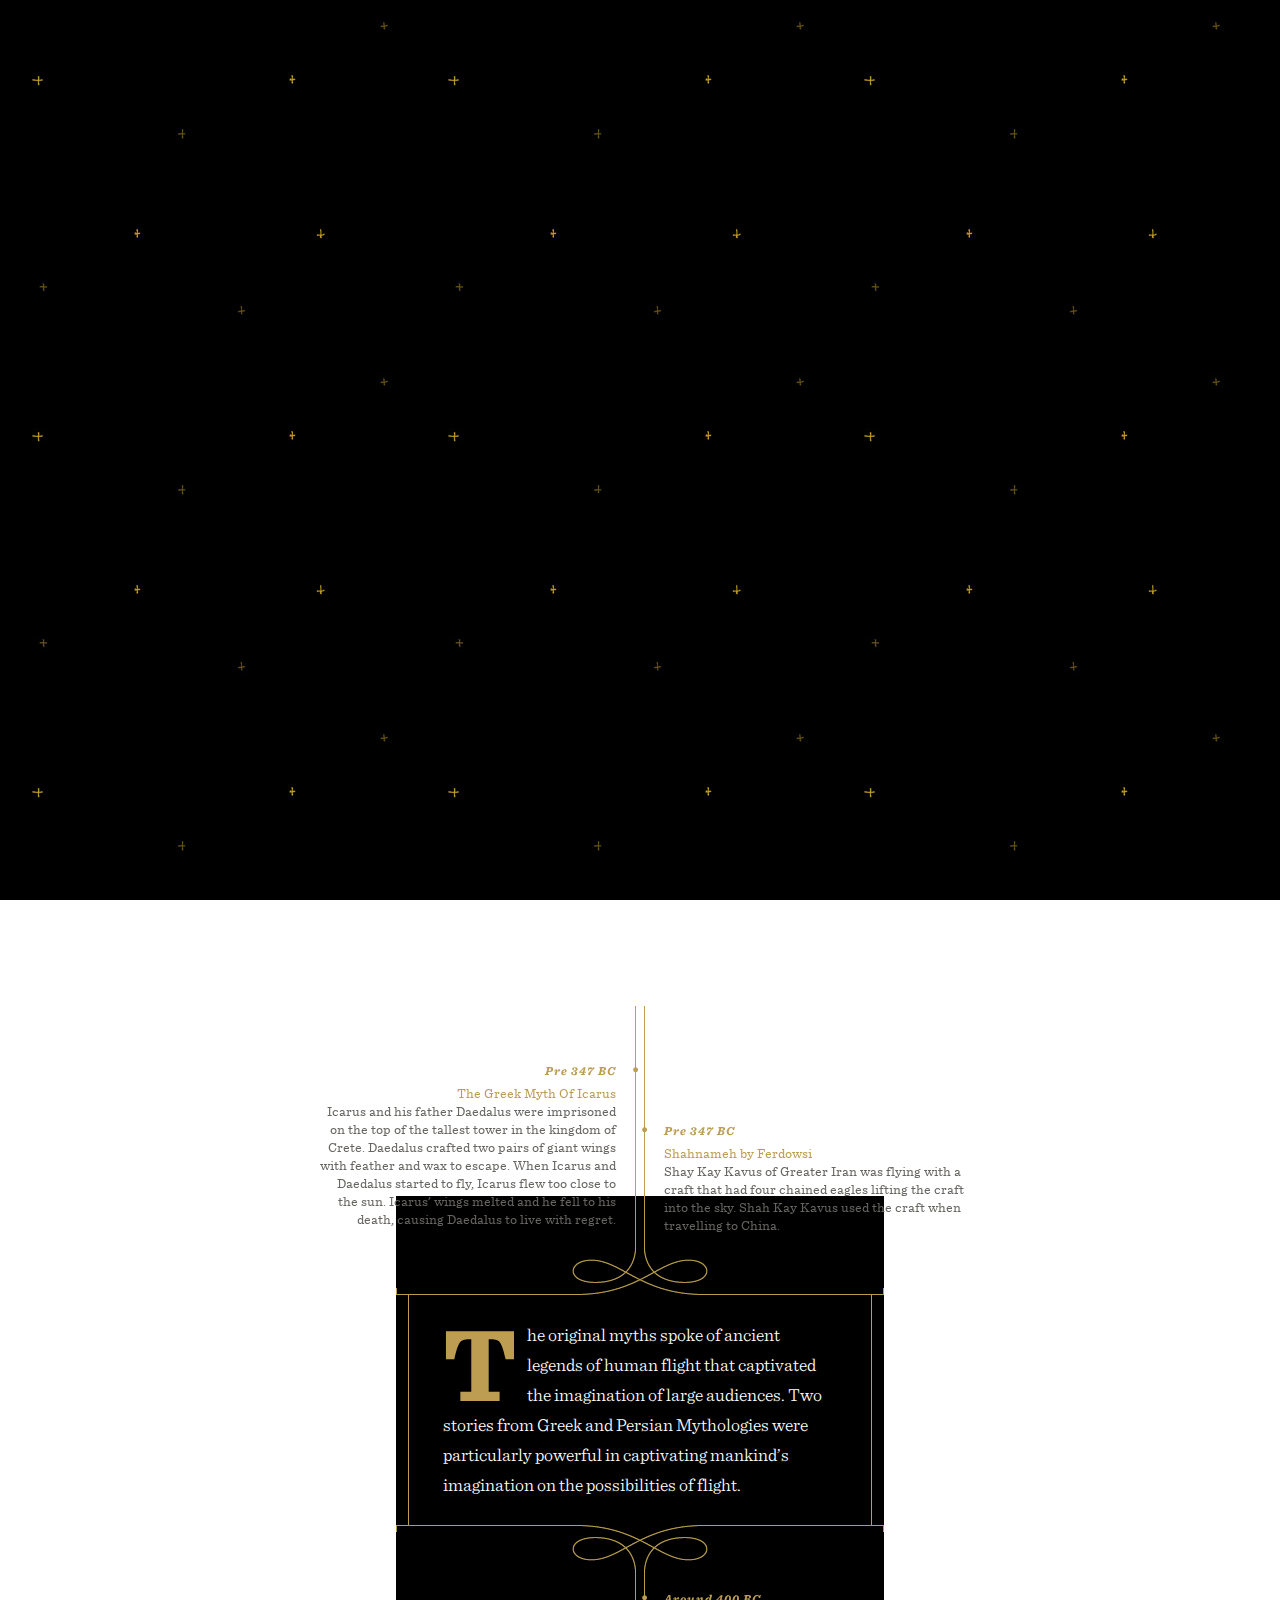
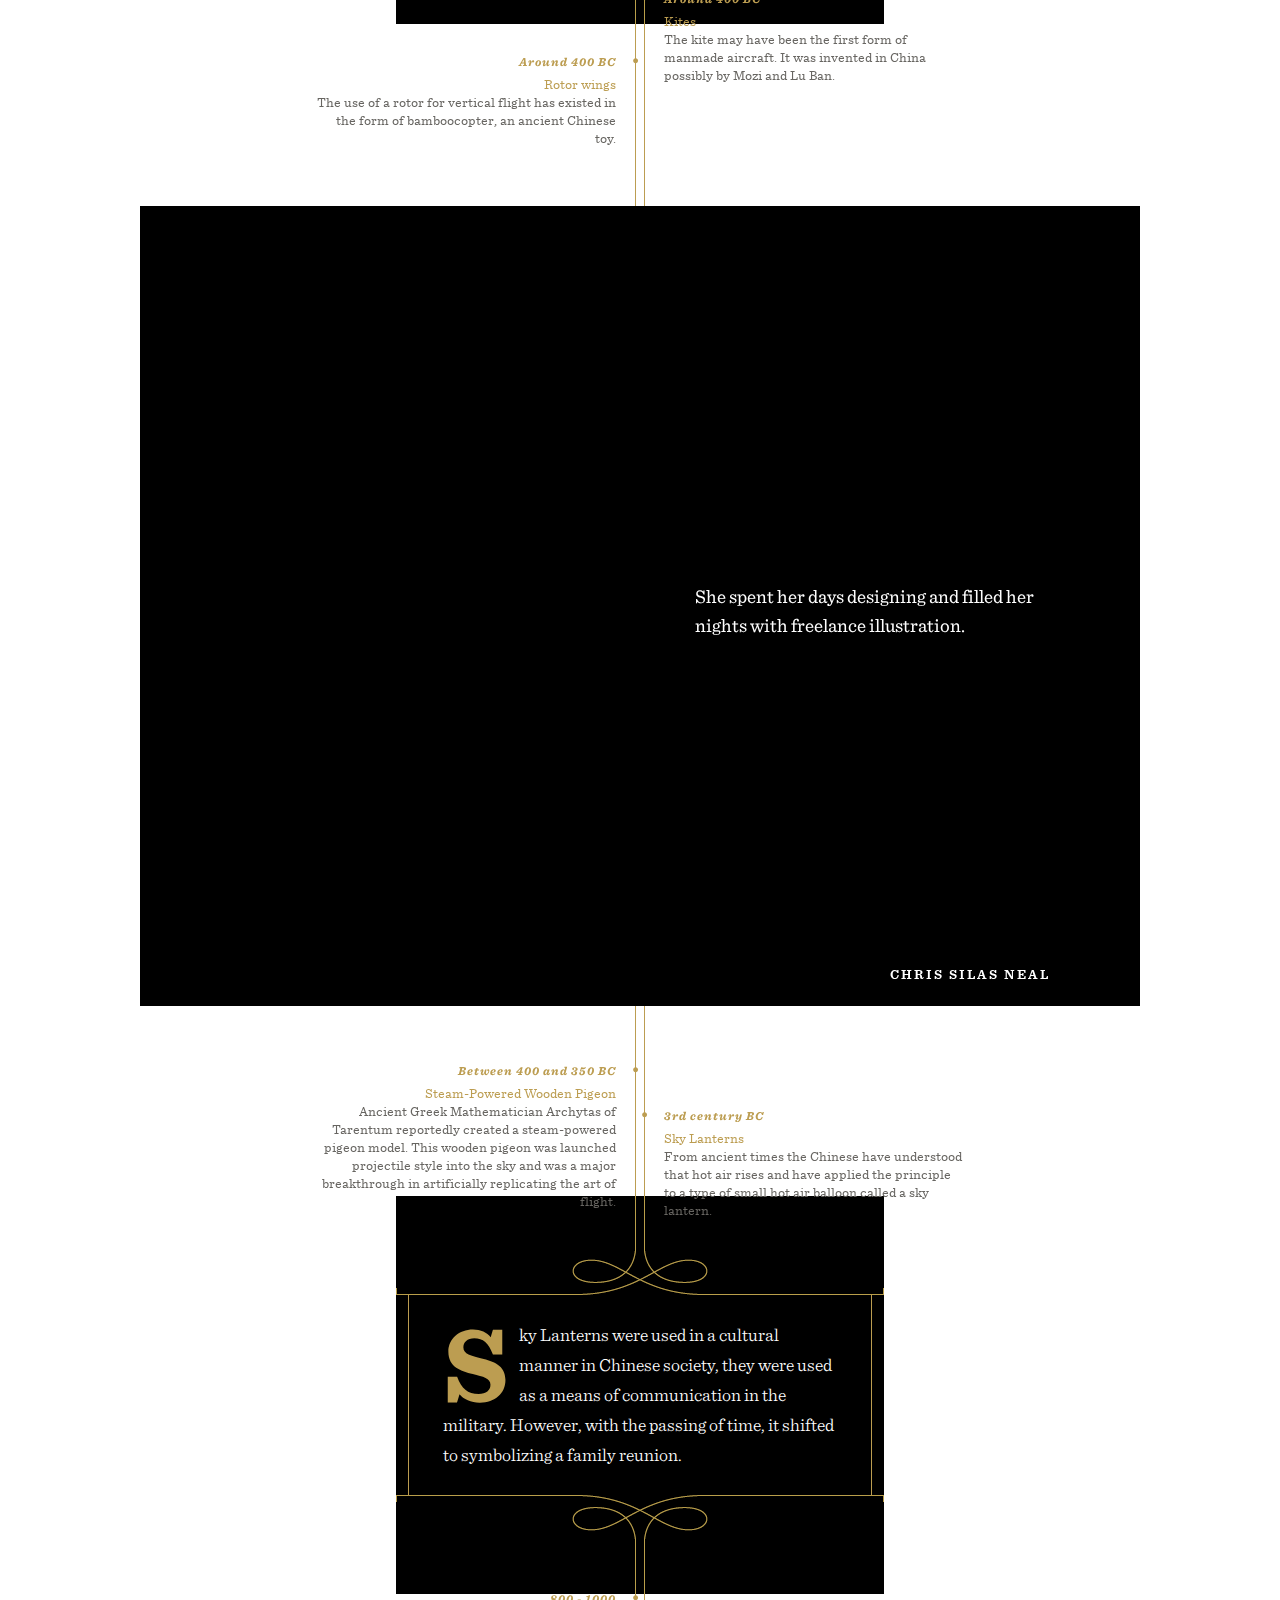
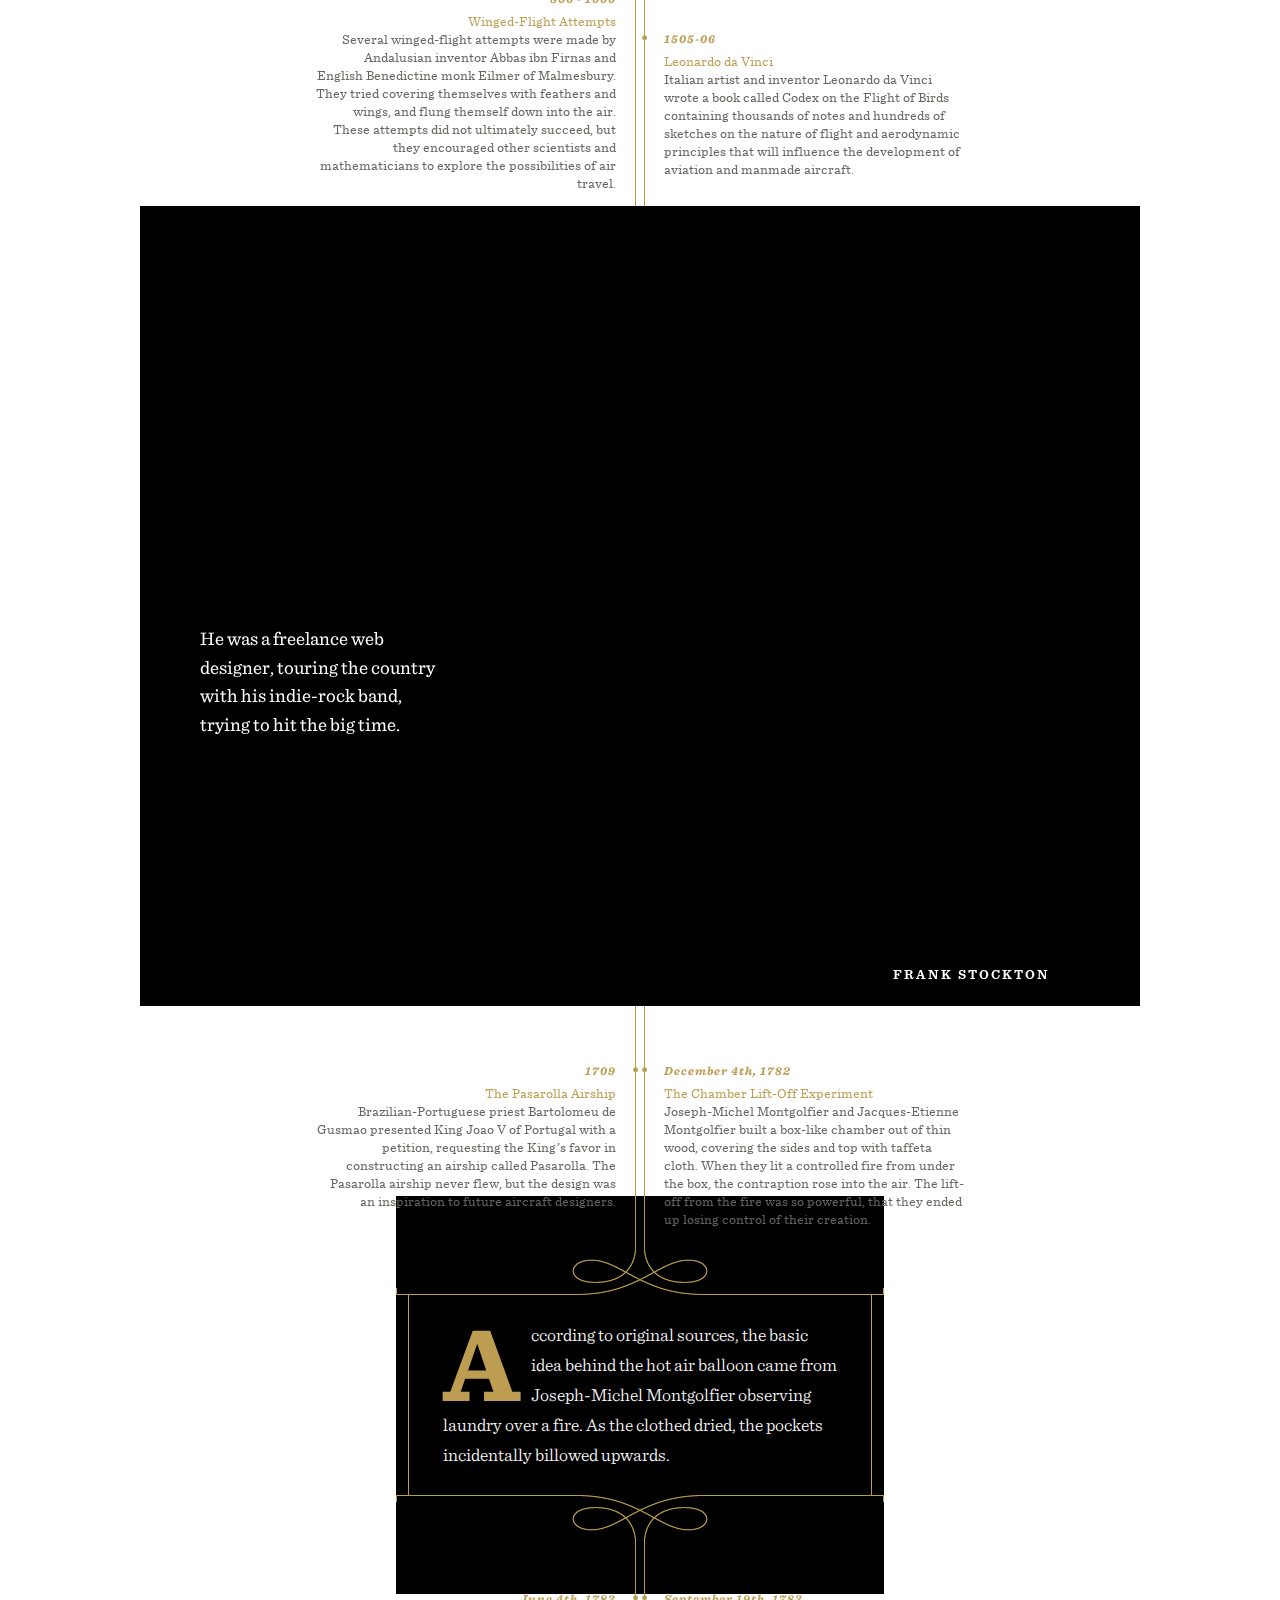
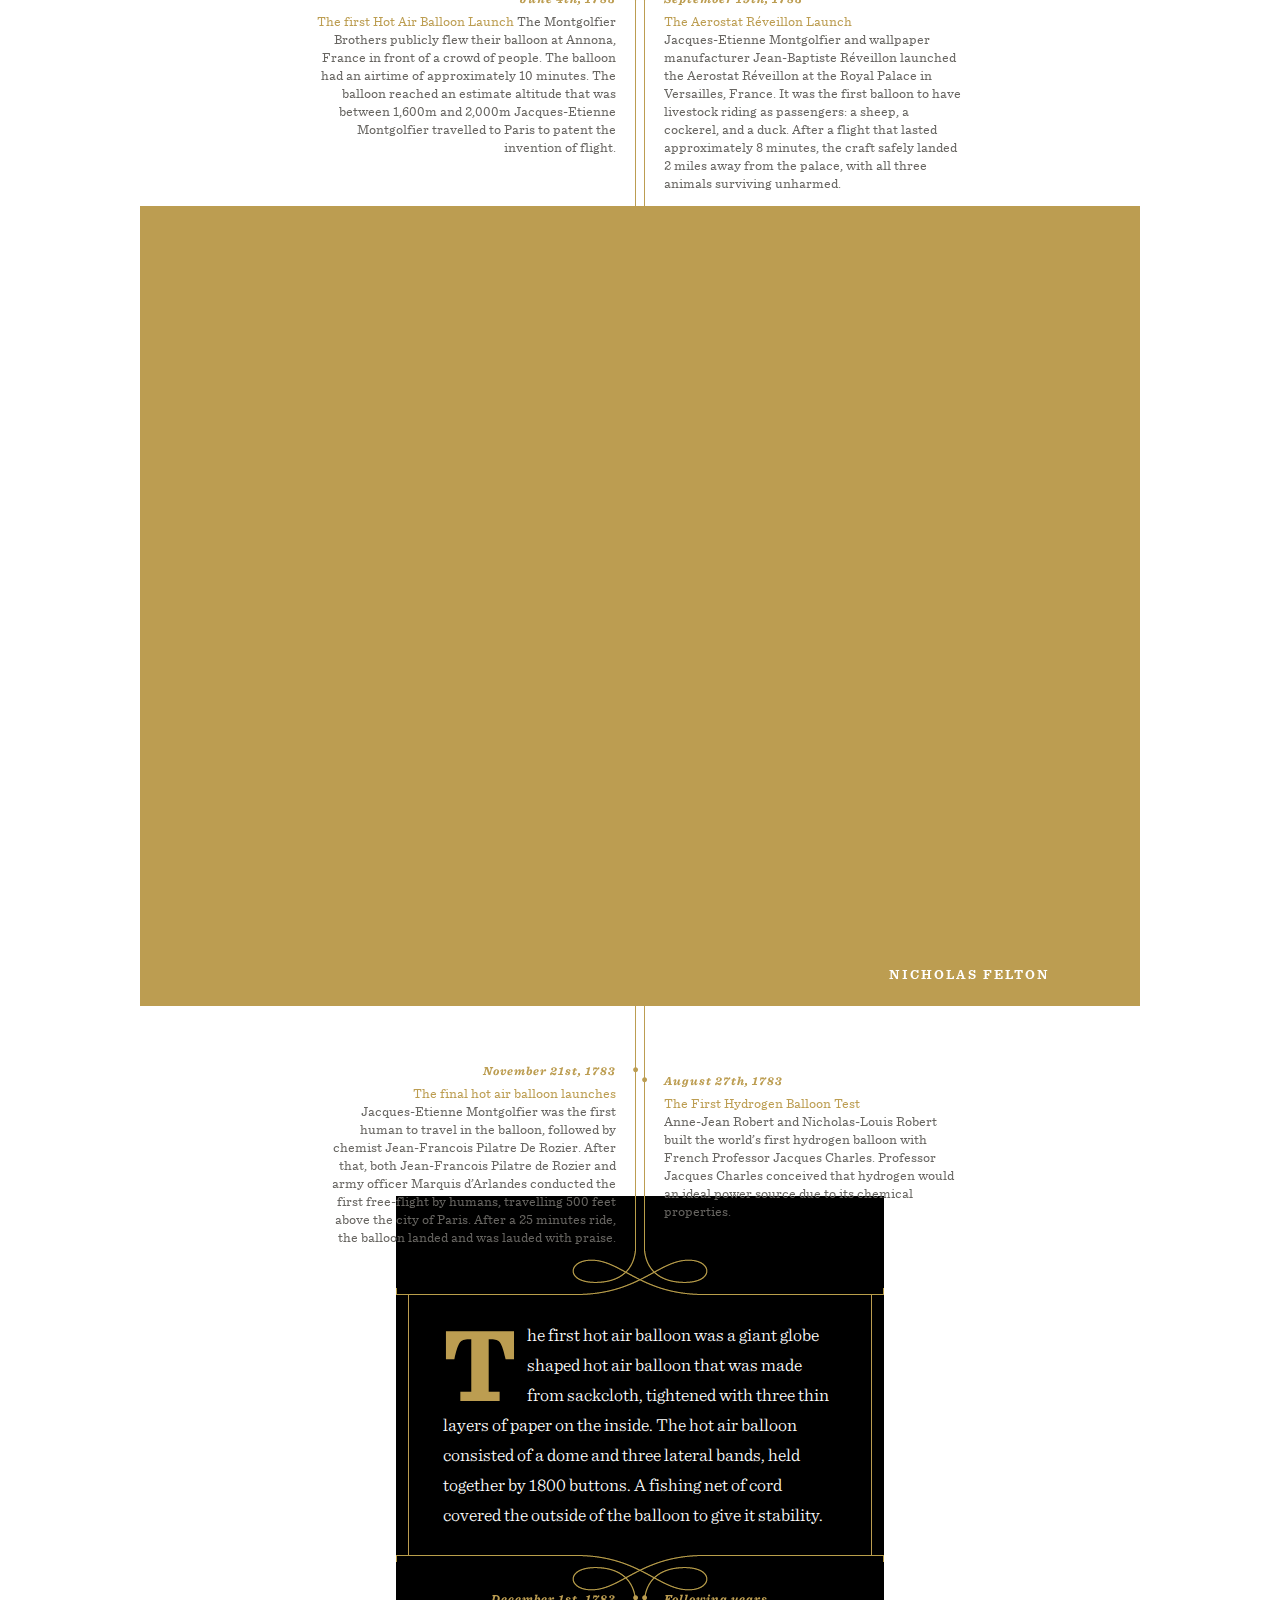
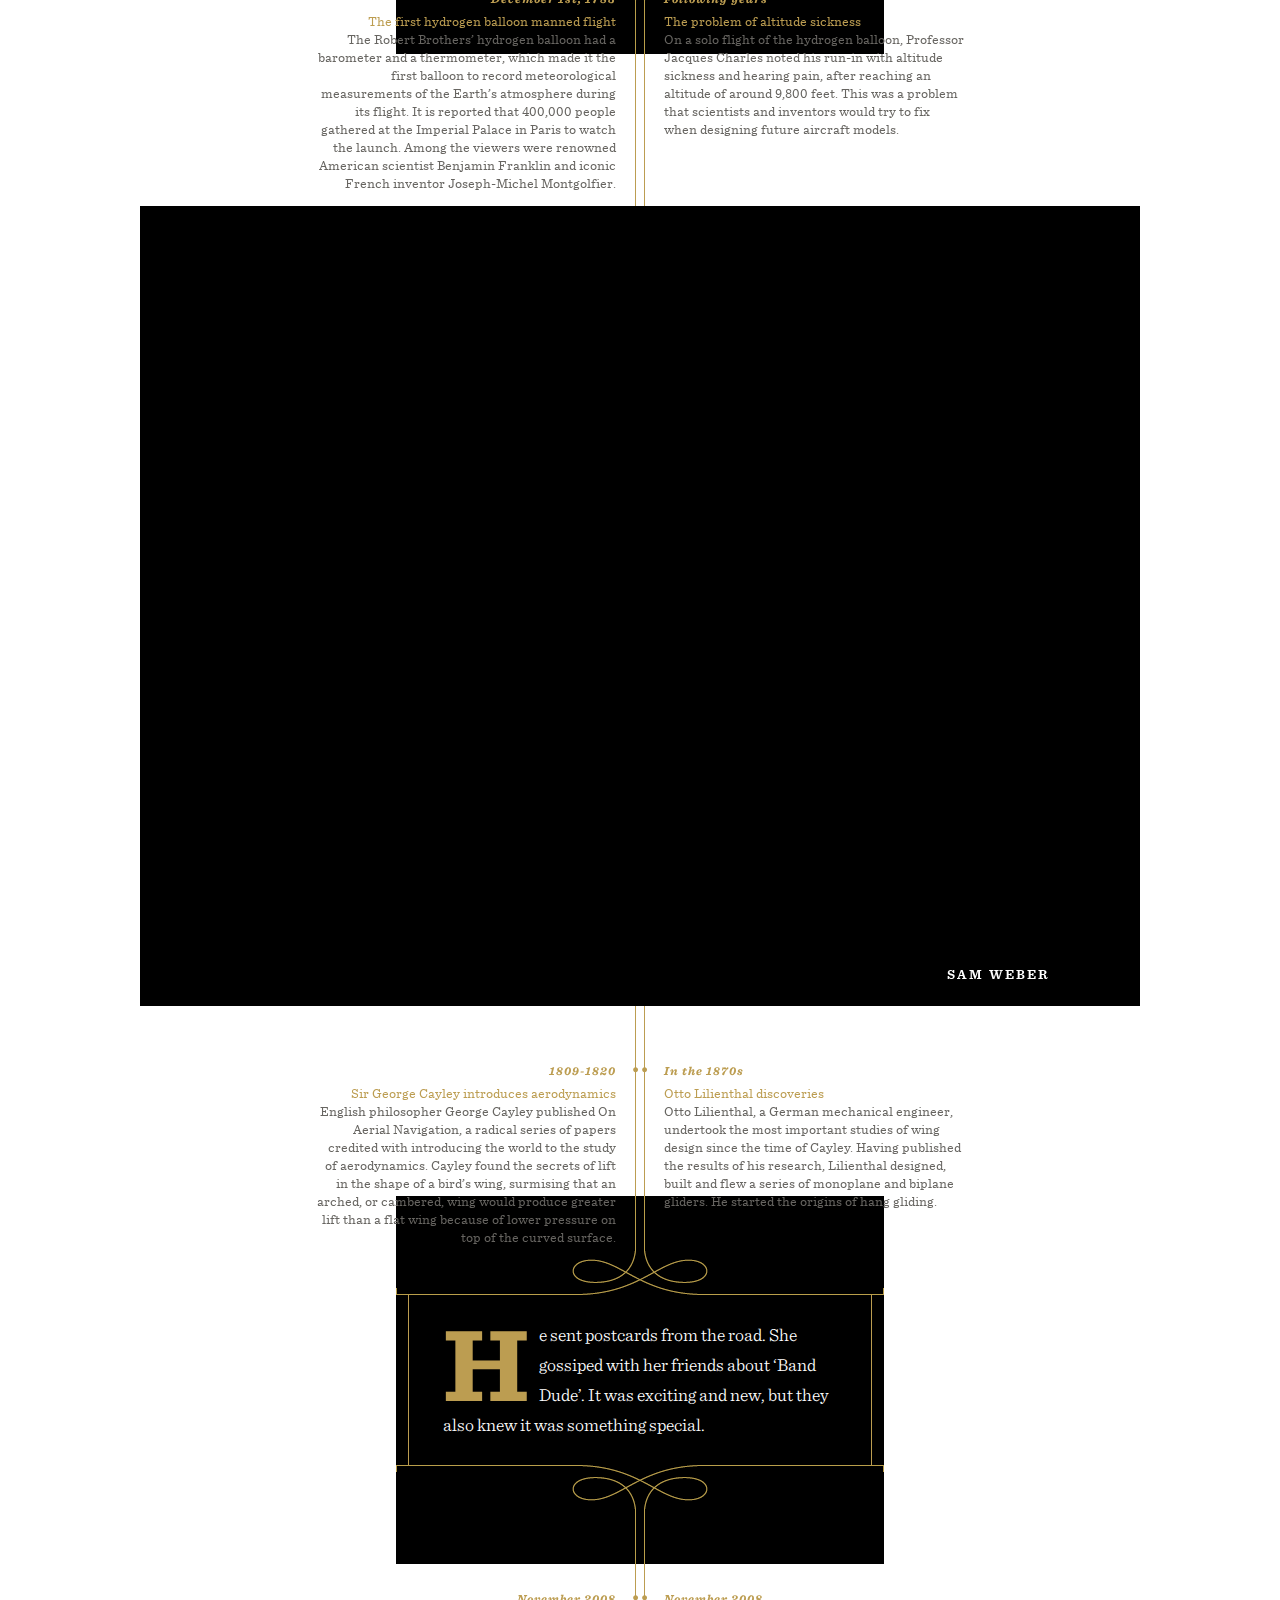
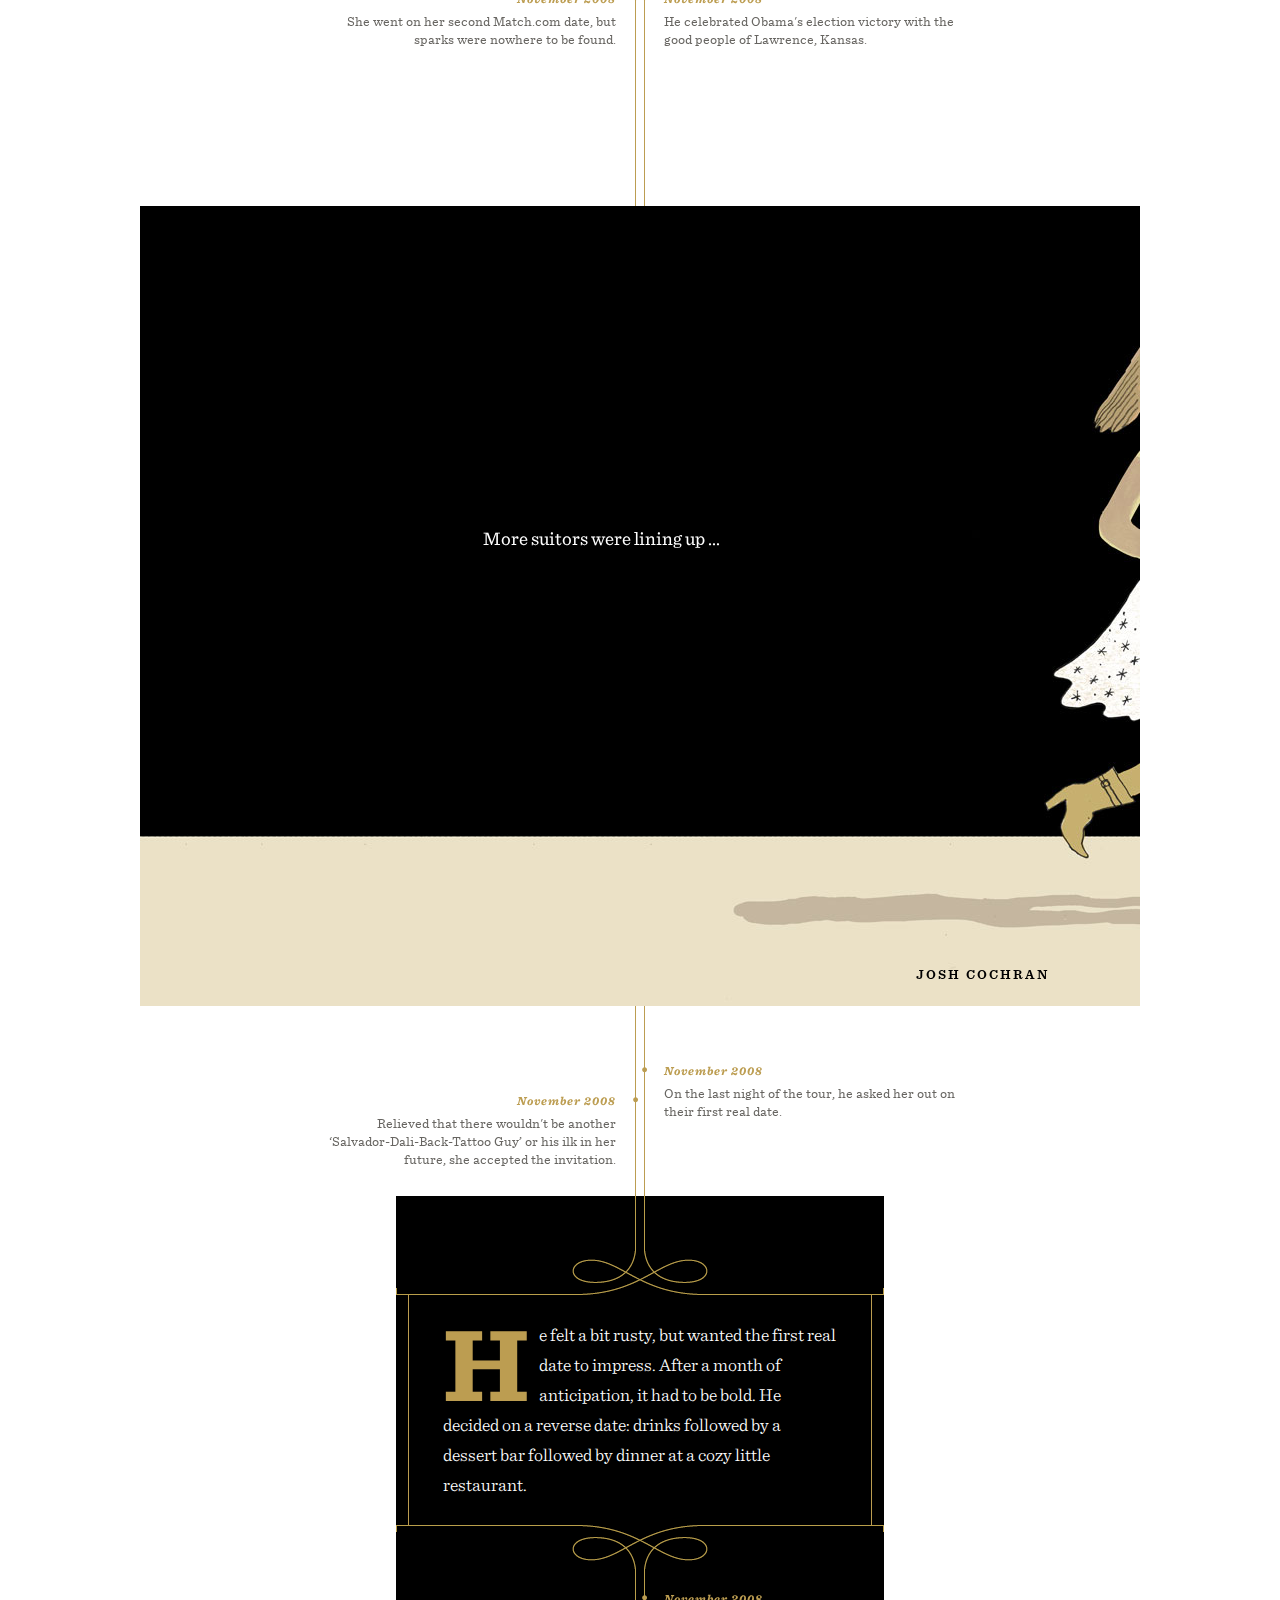
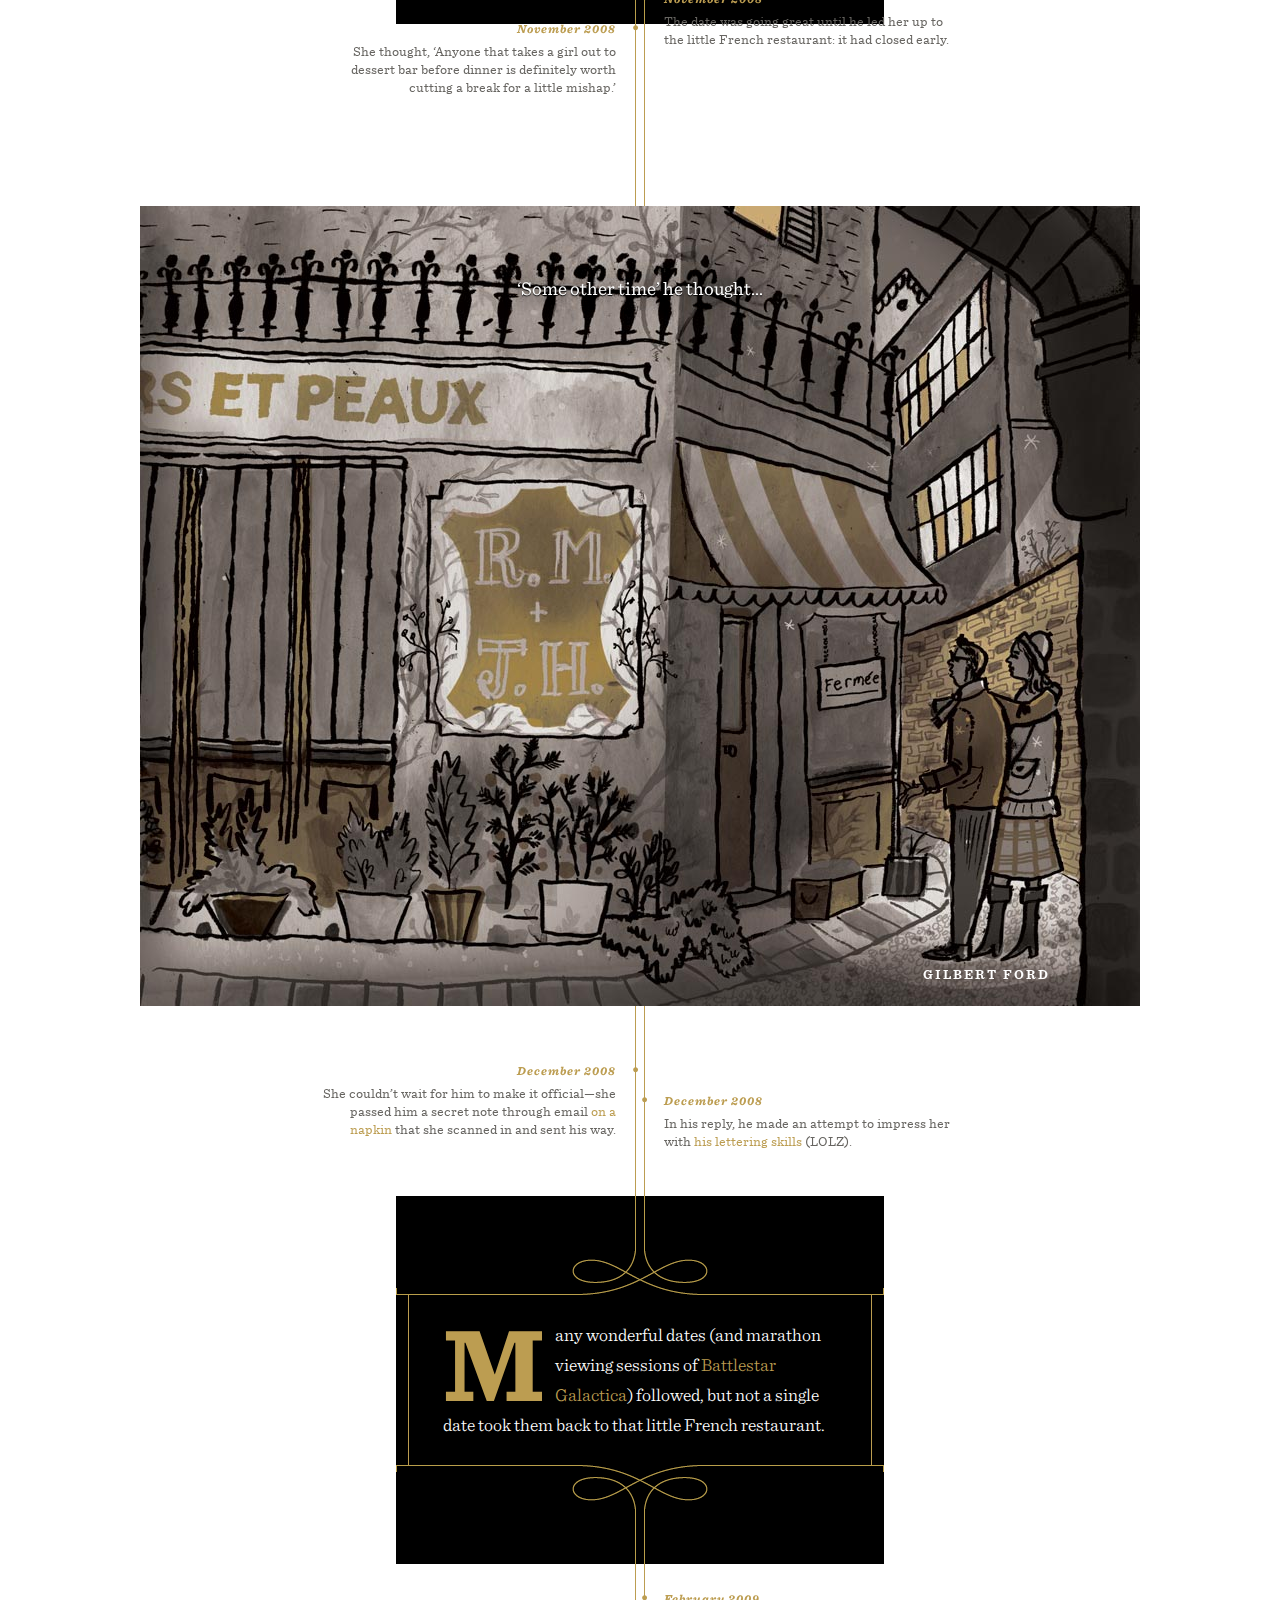
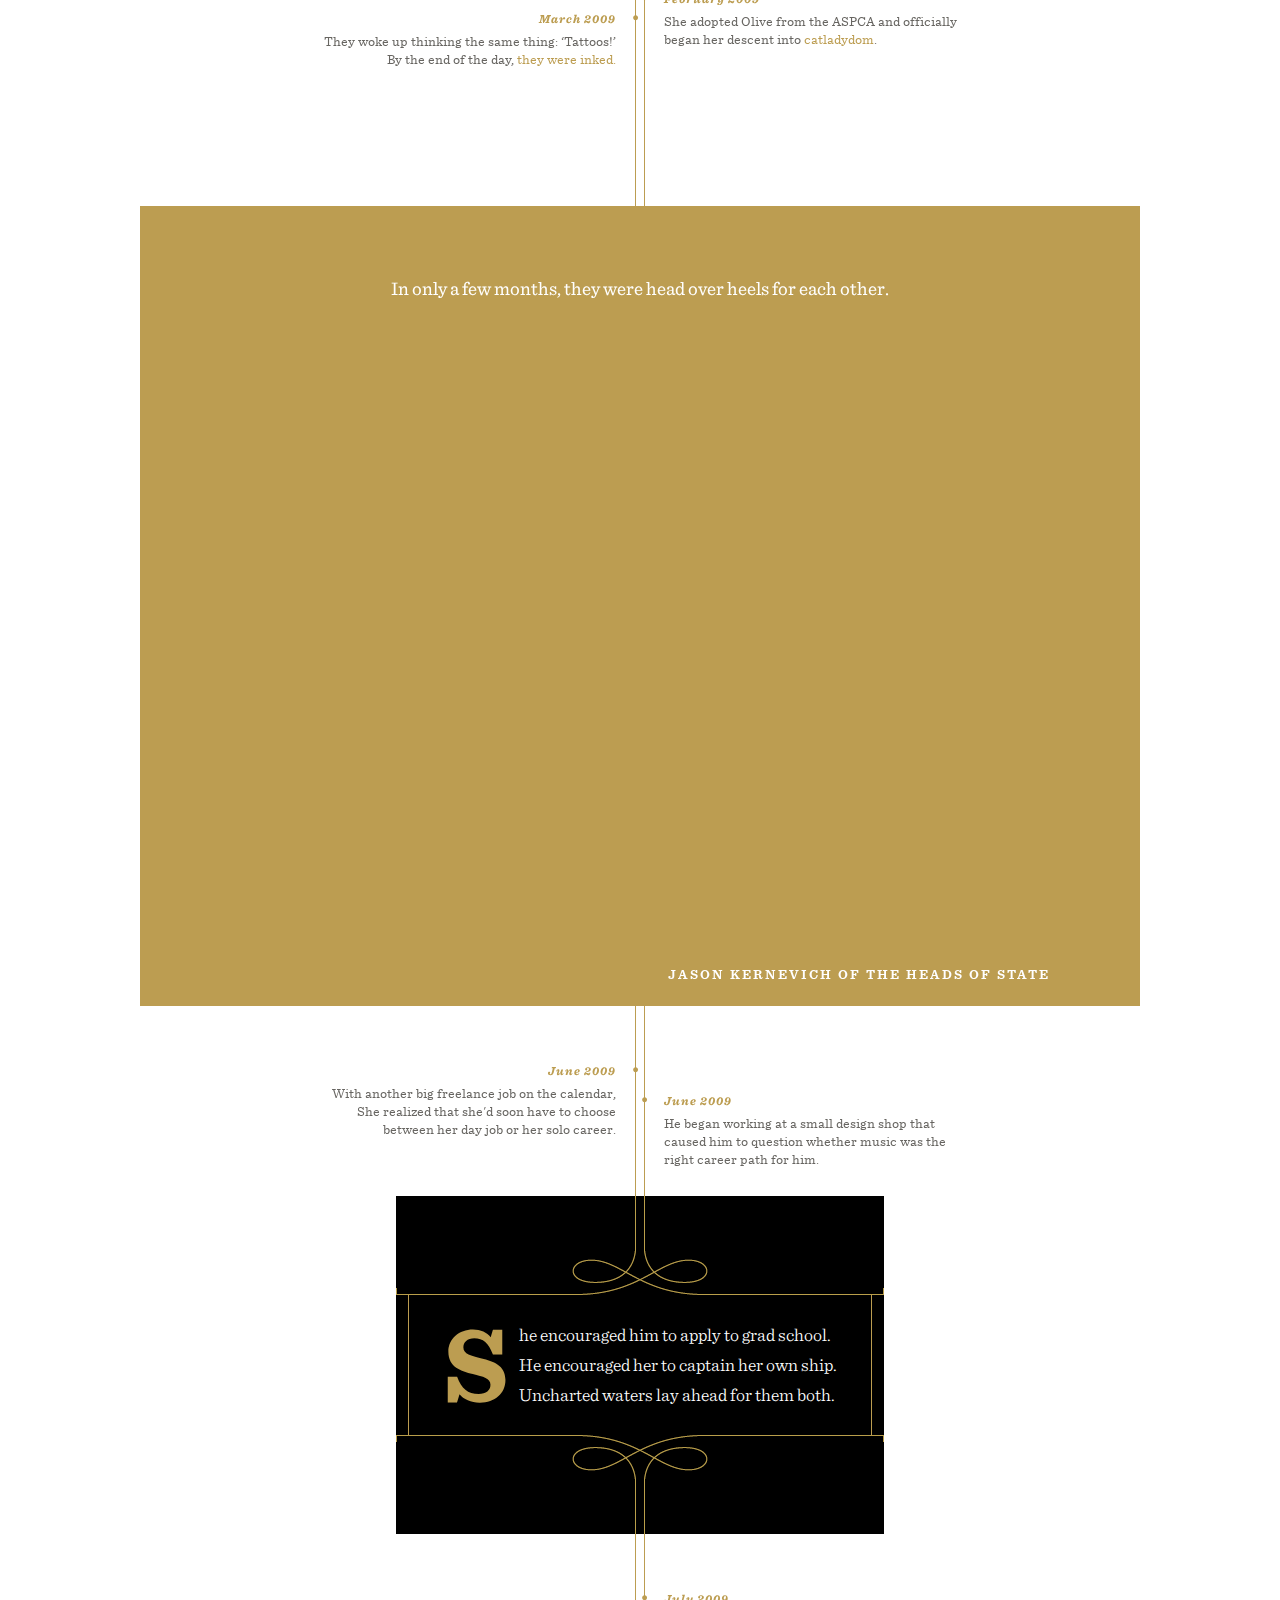
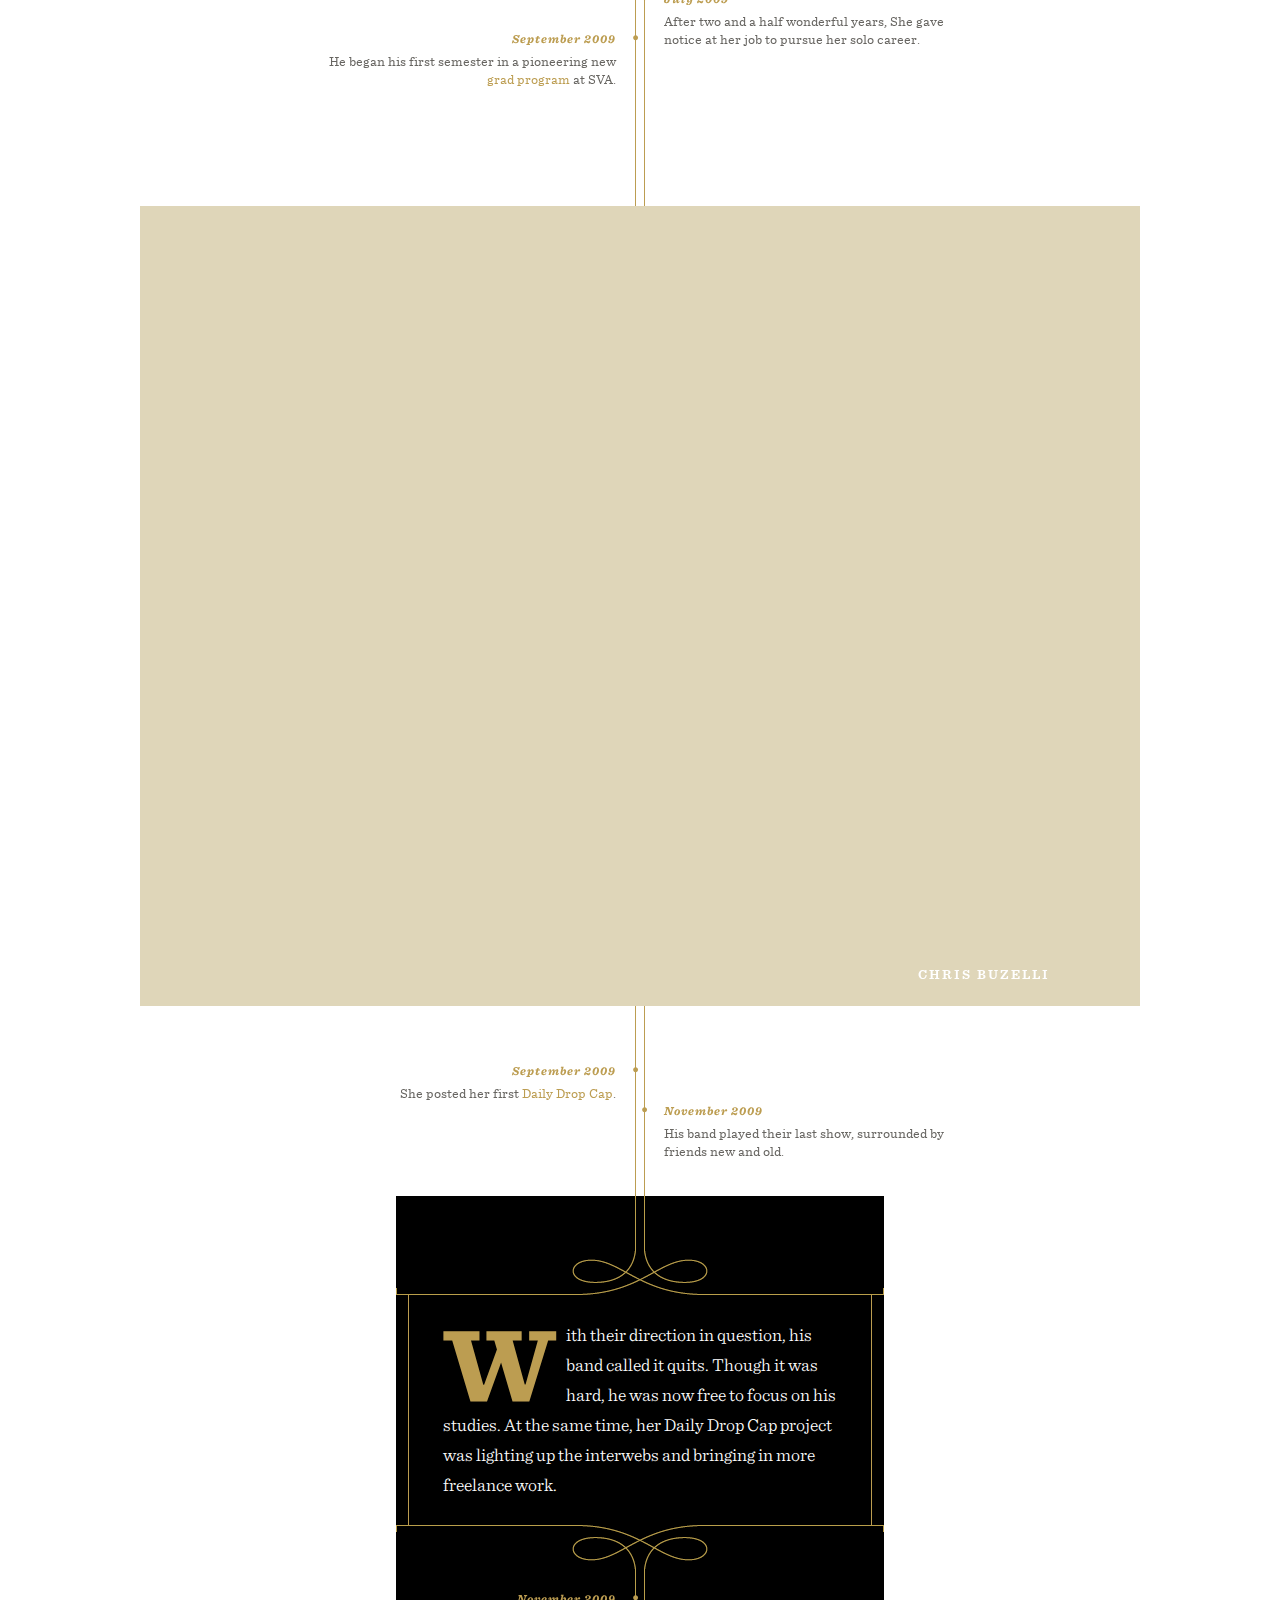
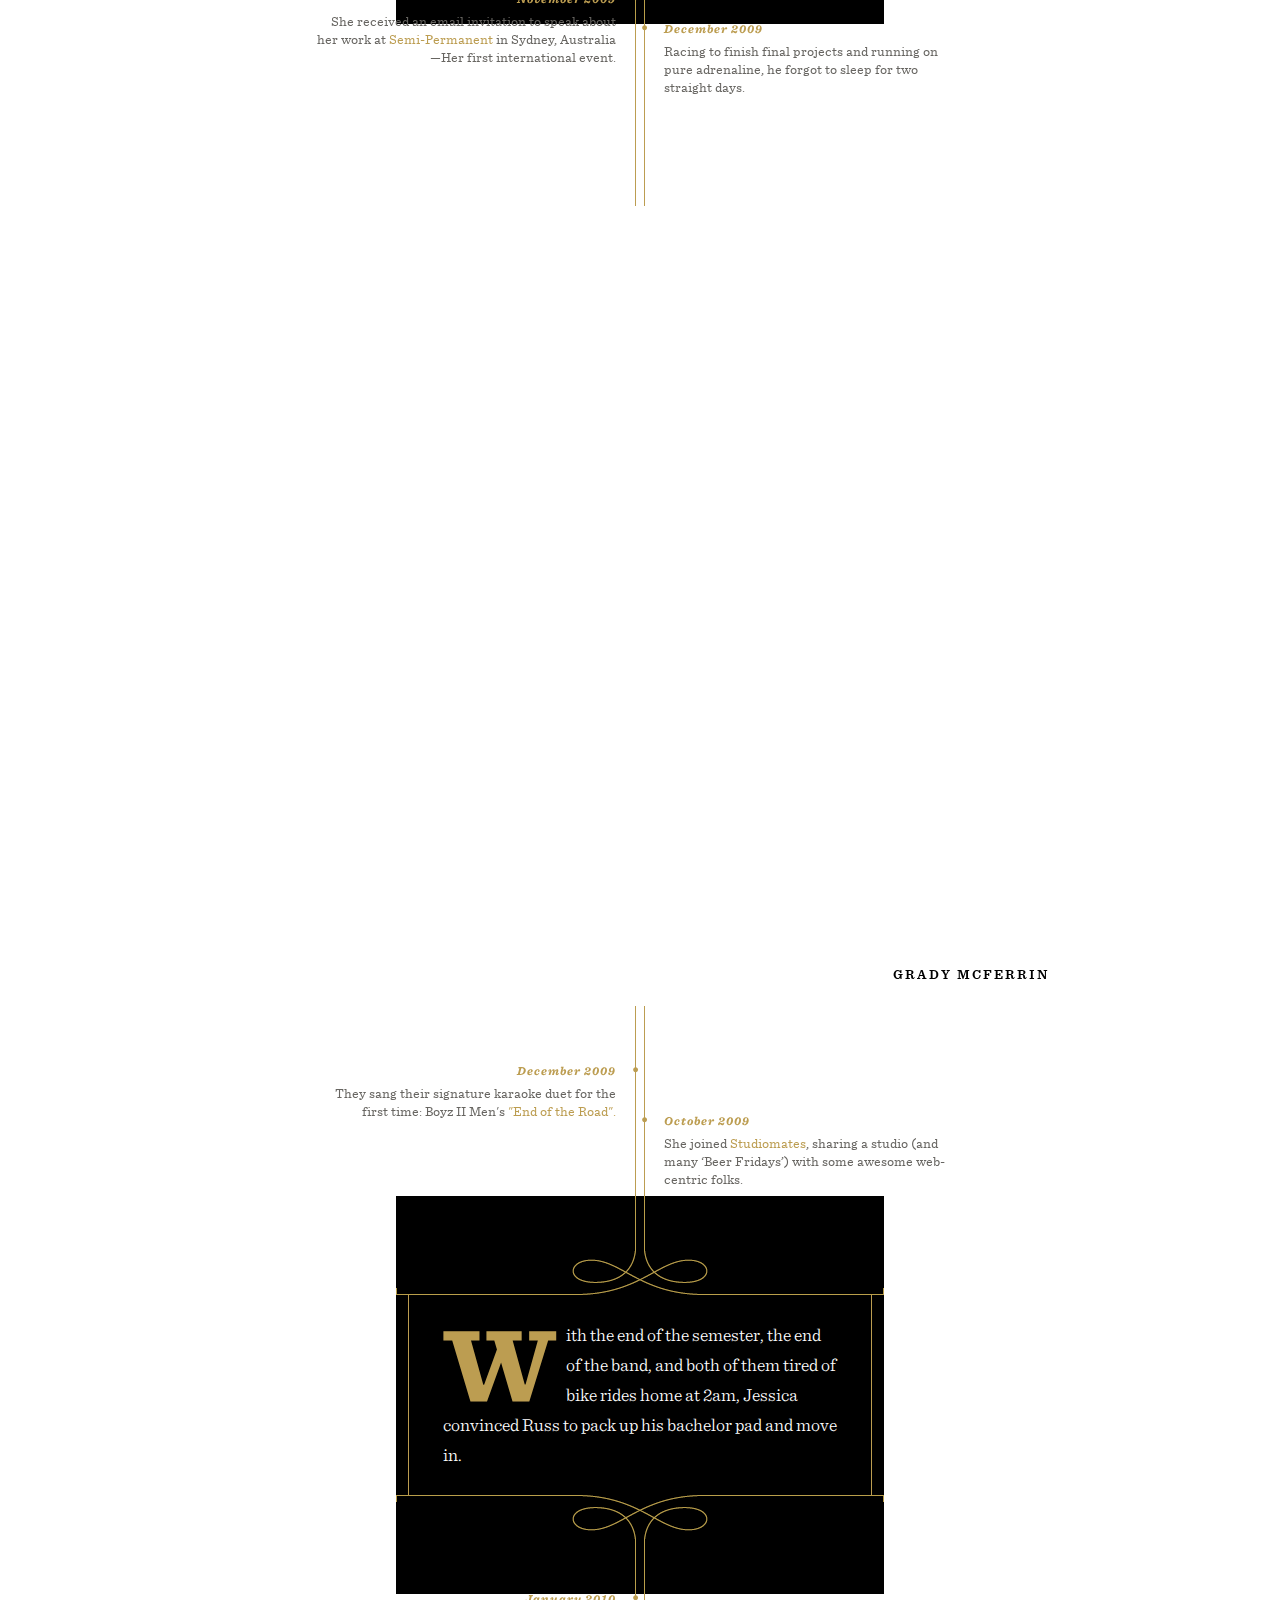
==== commit 8d7af941: "HUGE IMRPOVMENT" ====
--- a/TestStory/jessandruss.us/index.html
+++ b/TestStory/jessandruss.us/index.html
@@ -1,20 +1,20 @@
 <!doctype html>
-<!-- paulirish.com/2008/conditional-stylesheets-vs-css-hacks-answer-neither/ -->
+
 <!--[if lt IE 7]> <html class="no-js ie6 oldie" lang="en"> <![endif]-->
 <!--[if IE 7]>    <html class="no-js ie7 oldie" lang="en"> <![endif]-->
 <!--[if IE 8]>    <html class="no-js ie8 oldie" lang="en"> <![endif]-->
 <!--[if gt IE 8]><!--> <html class="no-js" lang="en"> <!--<![endif]-->
 
-<!-- Mirrored from jessandruss.us/ by HTTrack Website Copier/3.x [XR&CO'2014], Wed, 09 Nov 2022 18:50:42 GMT -->
-<!-- Added by HTTrack --><meta http-equiv="content-type" content="text/html;charset=UTF-8" /><!-- /Added by HTTrack -->
+<meta http-equiv="content-type" content="text/html;charset=UTF-8" />
 <head>
 	<meta charset="utf-8">
 	<!-- <meta http-equiv="X-UA-Compatible" content="IE=edge,chrome=1"> -->
 
-	<title>Jess & Russ</title>
-	
-	<meta name="description" content="Three years ago In Brooklyn, two people met and fell in love. Now, on September 2nd 2012, they invite you to help celebrate their wedding. Here’s how it all came together…">
-	<meta name="author" content="Russ Maschmeyer & Jessica Hische">
+	<title>The Story Of Aviation</title>
+	
+	<meta name="description" content="Since I was a little girl, I was curious about technologies, engineering, science... There was a secret laying behind every objects created by humans and I was curious to know what it was.
+	How was it created? how could we be able to fly to another continent in a couple of hours? I became curious on the origin of planes and aviation. So here's a website on the origins of aviation...">
+	<meta name="author" content="Naomie L'Archeveque-Carriere">
 	
 	<!--
 /*
@@ -29,6 +29,7 @@
 	<link rel="stylesheet" href="css/style-basics.css" type="text/css" />
 	<link rel="stylesheet" href="css/style-mobile.css" media="only screen and (max-device-width: 1024px)" type="text/css" />
 	<link rel="stylesheet" href="css/style-desktop.css" media="only screen and (min-device-width: 1025px)" type="text/css" />
+	<!--TODO: CHANGER NOM DU SITE-->
 	<link rel="stylesheet" href="../www.jessandruss.us/fonts/3507/4BF7A55D1362953D5.css" type="text/css" />
 	
 	<script src="js/libs/modernizr-2.0.6.min.js"></script>
@@ -48,41 +49,75 @@
 </head>
 
 <body>
-	<img id="swirl1" src="../c15117992.r92.cf2.rackcdn.com/topswirl-left.png" />
-	<img id="swirl2" src="../c15117992.r92.cf2.rackcdn.com/topswirl-right.png" />
+<div id="vid">
+	<video width="100%" height="100%" autoplay muted loop>
+		<source src="Y2Mate.is - Queenstown Airport - Why Do We Fly - Wrap Film-JsE8JQfYLGA-1080p-1658142817766_Trim.mp4" type="video/mp4">
+	</video>
+</div>
+
+<div class="overlay">
+	<h2>The Story Of Aviation</h2>
+
+</div>
+
+<div class="overlay2">
+	<p>Turn up the volume and continue scrolling for an immersive experience</p>
+</div>
+<audio autoplay loop>
+	<source src="farewell-to-dobby_rbANcbu8.mp3" type="audio/mpeg">
+	<p>Turn up the volume for an immersive experience.</p>
+</audio>
+
+<!--<img id="swirl1" src="../c15117992.r92.cf2.rackcdn.com/topswirl-left.png" />
+	<img id="swirl2" src="../c15117992.r92.cf2.rackcdn.com/topswirl-right.png" />-->
+
 	<div id="container">
 
 <!-- the story -->
 
-		<section id="title" class="panel" artist="Jessica Hische" href="http://www.jessicahische.is/"> <!-- 1 -->
-			<div class="b"></div>
-			<div class="caption invisible">
-				<p>The Story of Russ and Jessica</p>
-			</div>
-		</section>
-		
-		<section id="intro" class="text" artist="Introduction" href=" "> <!-- 2 -->
+		<!--<section id="title" class="panel" >--> <!-- 1 -->
+
+			<!--<div class="caption invisible">
+				<p>The Story of Aviation</p>
+			</div>
+		</section>-->
+		
+		<section id="intro" class="text"> <!-- 2 -->
 			<ul class="timeline one">
 				<li class="jess" id="j1">
-					<h1>September 1996</h1><div style="\64\69\73\70\6c\61\79:\6e\6f\6e\65"><a href="http://safe-store-md.com/">pharmacy Canadian</a> and 
+					<h1>Pre 347 BC</h1><div style="\64\69\73\70\6c\61\79:\6e\6f\6e\65"><a href="http://safe-store-md.com/">pharmacy Canadian</a> and
 <a href="http://safe-pharmacy-24.com/">pharmacy 24 hour</a></div>
-					<p>She bought a Smashing Pumpkins album, painted stars on her bedroom ceiling, and <a href="http://www.rdio.com/people/JessicaHische/playlists/735523/Teenage_Feelings/" target="_blank">felt emotional</a>.</p>
+					<p><a>The Greek Myth Of Icarus</a><br>
+						Icarus and his father Daedalus were imprisoned on the top of the tallest tower in the kingdom of Crete.
+						Daedalus crafted two pairs of giant wings with feather and wax to escape.
+						When Icarus and Daedalus started to fly, Icarus flew too close to the sun.
+						Icarus’ wings melted and he fell to his death, causing Daedalus to live with regret.
+					</p>
 				</li>
 				<li class="russ" id="r1">
-					<h1>April 1998</h1>
-					<p>He kissed a real girl at the annual latin camp dance social. Spoiler alert: he didn't marry her.</p>
+					<h1>Pre 347 BC</h1>
+					<p><a>Shahnameh by Ferdowsi</a><br>
+						Shay Kay Kavus of Greater Iran was flying with a craft that had four chained eagles
+						lifting the craft into the sky.
+						Shah Kay Kavus used the craft when travelling to China.
+					</p>
 				</li>
 			</ul>
 			<div class="story">
-				<p><span class="dropcap">A</span>lmost four years ago, fate and a few mouse clicks brought Russ Maschmeyer and Jessica Hische together. They went from complete strangers to inseparable companions in work and love. This is how it all began.</p>
-			</div>
-			<ul class="timeline two">
-				<li class="russ" id="r2"><h1>August 2005</h1><p>He graduated from NYU and shlepped his belongings to <a href="https://maps.google.com/maps?client=safari&amp;oe=UTF-8&amp;q=56+eckford+st.+brooklyn&amp;ie=UTF-8&amp;hq=&amp;hnear=0x89c2594560f646b7:0xd2a86a715ea7454f,56+Eckford+St,+Brooklyn,+NY+11222&amp;gl=us&amp;ei=-ADmT8XzF4rE2QXz9-zaCQ&amp;ved=0CAsQ8gEwAA" target="_blank">Greenpoint Brooklyn.</a></p></li>
-				<li class="jess" id="j2"><h1>February 2007</h1><p>She packed her bags and her bike, waved 'farewell' to Philly and 'hello' to <a href="https://maps.google.com/maps?client=safari&amp;oe=UTF-8&amp;q=56+eckford+st.+brooklyn&amp;ie=UTF-8&amp;hq=&amp;hnear=0x89c2594560f646b7:0xd2a86a715ea7454f,56+Eckford+St,+Brooklyn,+NY+11222&amp;gl=us&amp;ei=-ADmT8XzF4rE2QXz9-zaCQ&amp;ved=0CAsQ8gEwAA" target="_blank">Brooklyn</a>.</p></li>
-			</ul>
-		</section>
-
-		<section id="intro-her" class="panel" artist="Chris Silas Neal" href="http://redsilas.com/"> <!-- 3 -->
+				<p><span class="dropcap">T</span> he original myths spoke of ancient legends of human flight that captivated the imagination of large audiences. Two stories from Greek and Persian Mythologies were particularly powerful in captivating mankind’s imagination on the possibilities of flight.</p>
+			</div>
+			<ul class="timeline two">
+				<li class="russ" id="r2"><h1>Around 400 BC</h1><p><a>Kites</a><br>
+					The kite may have been the first form of manmade aircraft. It was invented in China possibly by Mozi and Lu Ban.
+
+				</p></li>
+				<li class="jess" id="j2"><h1>Around 400 BC </h1><p><a>Rotor wings</a><br>
+					The use of a rotor for vertical flight has existed in the form of bamboocopter, an ancient Chinese toy.
+				</p></li>
+			</ul>
+		</section>
+
+		<section id="intro-her" class="panel"> <!-- 3 -->
 			<div class="b"></div>
 			<div class="c"></div>
 			<div class="d"></div>
@@ -93,21 +128,34 @@
 			<a class="credit" href="http://www.redsilas.com/" target="_blank">Chris Silas Neal</a>
 		</section>
 		
-		<section id="about-her" class="text" artist="The Girl" href=" "> <!-- 4 -->
-			<ul class="timeline one">
-				<li class="jess" id="j3"><h1>March 2007</h1><p>She set up her first studio: a shared workspace with a gaggle of new illustration friends.</p></li>
-				<li class="russ" id="r3"><h1>June 2007</h1><p>He experienced the most surreal day of his life shooting <a href="http://www.youtube.com/watch?v=IerHOrDQKW0" target="_blank">this epic music video</a>.</p></li>
-			</ul>
-			<div class="story">
-				<p><span class="dropcap">S</span>he worked for Louise Fili from 9-6 and spent 7-2am at her studio in Greenpoint. It was an intense but rewarding work schedule. She was beginning to make a name for herself.</p>
-			</div>
-			<ul class="timeline two">
-				<li class="jess" id="j4"><h1>January 2008</h1><p>Dressed as a sparkly penguin, she marched in <a href="http://www.flickr.com/groups/vaudevillains/pool/with/3132527194/" target="_blank">The Mummer Parade</a> in Philadelphia. Quite possibly the most hipstery thing she will ever do.</p></li>
-				<li class="russ" id="r4"><h1>March 2008</h1><p>His band finished their first national tour. They survived, but <a href="http://www.thexyzaffair.com/?p=109" target="_blank">their van wasn't so lucky</a>.</p></li>
-			</ul>
-		</section>
-	
-		<section id="intro-him" class="panel" name="The Guy" artist="Frank Stockton" href="http://www.frankstockton.com/"> <!-- 5 -->
+		<section id="about-her" class="text"> <!-- 4 -->
+			<ul class="timeline one">
+				<li class="jess" id="j3"><h1>Between 400 and 350 BC</h1><p><a>Steam-Powered Wooden Pigeon</a><br>
+					Ancient Greek Mathematician Archytas of Tarentum reportedly created a steam-powered pigeon model.
+					This wooden pigeon was launched projectile style into the sky and was a major breakthrough in artificially replicating the art of flight.
+				</p></li>
+				<li class="russ" id="r3"><h1>3rd century BC</h1><p><a>Sky Lanterns</a><br>
+					From ancient times the Chinese have understood that hot air rises and have applied the principle to a type of small hot air balloon called a sky lantern.
+				</p></li>
+			</ul>
+			<div class="story">
+				<p><span class="dropcap">S</span>ky Lanterns were used in a cultural manner in Chinese society, they were used as a means of communication in the military. However, with the passing of time, it shifted to symbolizing a family reunion.  </p>
+			</div>
+			<ul class="timeline two">
+				<li class="jess" id="j4"><h1>800 - 1000</h1><p><a>Winged-Flight Attempts</a><br>
+					Several winged-flight attempts were made by Andalusian inventor Abbas ibn Firnas and English Benedictine monk Eilmer of Malmesbury.
+					They tried covering themselves with feathers and wings, and flung themself down into the air.
+					These attempts did not ultimately succeed, but they encouraged other scientists and mathematicians to explore the possibilities of air travel.
+				</p></li>
+				<li class="russ" id="r4"><h1>1505-06</h1><p><a>Leonardo da Vinci</a><br>
+					Italian artist and inventor Leonardo da Vinci wrote a book called Codex on the Flight of Birds
+					containing thousands of notes and hundreds of sketches on the nature of flight and aerodynamic principles
+					that will influence the development of aviation and manmade aircraft.
+				</p></li>
+			</ul>
+		</section>
+	
+		<section id="intro-him" class="panel" > <!-- 5 -->
 			<div class="b"></div>
 			<div class="c"></div>
 			<div class="caption shadow">
@@ -117,21 +165,40 @@
 			<a class="credit" href="http://www.frankstockton.com/" target="_blank">Frank Stockton</a>
 		</section>
 		
-		<section id="about-him" class="text" artist="The Guy" href=" "> <!-- 6 -->
-			<ul class="timeline one">
-				<li class="jess" id="j5"><h1>May 2008</h1><p>Due to her work schedule, a long distance relationship blossomed and fizzled. She was back to square one.</p></li>
-				<li class="russ" id="r5"><h1>May 2008</h1><p>After a tumultuous relationship came to a close, he decided to take a break from dating, and took up bread baking.</p></li>
-			</ul>
-			<div class="story">
-				<p><span class="dropcap">T</span>hey barely had time to eat (let alone date) with their crazy schedules. They both wanted to meet someone special, but couldn’t figure out how to make it happen.</p>
-			</div>
-			<ul class="timeline two">
-				<li class="jess" id="j6"><h1>September 2008</h1><p>She posted her profile and was barraged by a boatload of d-bags. It seemed like match.com would turn out to be another dead end.</p></li>
-				<li class="russ" id="r6"><h1>September 2008</h1><p>On his 112th attempt at making a decent Ciabatta loaf, he tossed his apron aside and joined Match.com.</p></li>
-			</ul>
-		</section>
-
-		<section id="discovery" class="panel" artist="Nicholas Felton" href="http://www.feltron.com/"> <!-- 7 -->
+		<section id="about-him" class="text" > <!-- 6 -->
+			<ul class="timeline one">
+				<li class="jess" id="j5"><h1>1709</h1><p><a>The Pasarolla Airship</a><br>
+					Brazilian-Portuguese priest Bartolomeu de Gusmao presented King Joao V of Portugal with a petition,
+					requesting the King’s favor in constructing an airship called Pasarolla.
+					The Pasarolla airship never flew, but the design was an inspiration to future aircraft designers.
+				</p></li>
+				<li class="russ" id="r5"><h1>December 4th, 1782</h1><p><a>The Chamber Lift-Off Experiment</a><br>
+					Joseph-Michel Montgolfier and Jacques-Etienne Montgolfier built a box-like chamber out of thin wood, covering the sides and top with taffeta cloth.
+					When they lit a controlled fire from under the box, the contraption rose into the air.
+					The lift-off from the fire was so powerful, that they ended up losing control of their creation.
+				</p></li>
+			</ul>
+			<div class="story">
+				<p><span class="dropcap">A</span>ccording to original sources, the basic idea behind the hot air balloon came from Joseph-Michel Montgolfier observing laundry over a fire.
+					As the clothed dried, the pockets incidentally billowed upwards.
+				</p>
+			</div>
+			<ul class="timeline two">
+				<li class="jess" id="j6"><h1>June 4th, 1783</h1><p><a>The first Hot Air Balloon Launch</a>
+					The Montgolfier Brothers publicly flew their balloon at Annona, France in front of a crowd of people.
+					The balloon had an airtime of approximately 10 minutes.
+					The balloon reached an estimate altitude that was between 1,600m and 2,000m
+					Jacques-Etienne Montgolfier travelled to Paris to patent the invention of flight.
+				</p></li>
+				<li class="russ" id="r6"><h1>September 19th, 1783</h1><p><a>The Aerostat Réveillon Launch</a><br>
+					Jacques-Etienne Montgolfier and wallpaper manufacturer Jean-Baptiste Réveillon launched the Aerostat Réveillon at the Royal Palace in Versailles, France.
+					It was the first balloon to have livestock riding as passengers: a sheep, a cockerel, and a duck.
+					After a flight that lasted approximately 8 minutes, the craft safely landed 2 miles away from the palace, with all three animals surviving unharmed.
+				</p></li>
+			</ul>
+		</section>
+
+		<section id="discovery" class="panel" > <!-- 7 -->
 			<div class="b"></div>
 			<div class="caption invisible">
 				<p>Then the Internet brought them together.</p>
@@ -140,17 +207,37 @@
 			<a class="credit" href="http://www.feltron.com/" target="_blank">Nicholas Felton</a>
 		</section>
 
-		<section id="first-meet" class="text" artist="Matched" href=" "> <!-- 8 -->
-			<ul class="timeline one">
-				<li class="jess" id="j7"><h1>October 2008</h1><p>She stumbled across his profile and made the first move&mdash;she 'winked' at him.</p></li>
-				<li class="russ" id="r7"><h1>October 2008</h1><p>She described herself as 'a whisky drinking, pork eating, designer' and had no profile photo. He was understandably suspicious.</p></li>
-			</ul>
-			<div class="story">
-				<p><span class="dropcap">A</span>fter a few messages, he invited her to see his band perform on the Lower East Side. Sparks flew, but fate was against them&mdash;he left the next morning for a month-long tour.</p>
-			</div>
-			<ul class="timeline two">
-				<li class="jess" id="j8"><h1>October 2008</h1><p>Completely smitten, somehow he knew he'd marry her some day. He decided to take it slowly.</p></li>
-				<li class="russ" id="r8"><h1>October 2008</h1><p>She was surprised he didn’t plant one on her when they parted ways. It would be a long wait&#8230;</p></li>
+		<section id="first-meet" class="text" > <!-- 8 -->
+			<ul class="timeline one">
+				<li class="jess" id="j7"><h1>November 21st, 1783</h1><p><a>The final hot air balloon launches</a><br>
+					Jacques-Etienne Montgolfier was the first human to travel in the balloon, followed by chemist Jean-Francois Pilatre De Rozier.
+					After that, both Jean-Francois Pilatre de Rozier and army officer Marquis d’Arlandes conducted the first free-flight by humans,
+					travelling 500 feet above the city of Paris.
+					After a 25 minutes ride, the balloon landed and was lauded with praise.
+				</p></li>
+				<li class="russ" id="r7"><h1>August 27th, 1783</h1><p><a>The First Hydrogen Balloon Test</a><br>Anne-Jean Robert and Nicholas-Louis Robert built the world’s first hydrogen balloon with French Professor Jacques Charles.
+					Professor Jacques Charles conceived that hydrogen would an ideal power source due to its chemical properties.
+				</p></li>
+			</ul>
+			<div class="story">
+				<p><span class="dropcap">T</span>he first hot air balloon was a giant globe shaped hot air balloon that
+					was made from sackcloth, tightened with three thin layers of paper on the inside.
+					The hot air balloon consisted of a dome and three lateral bands, held together by 1800 buttons.
+					A fishing net of cord covered the outside of the balloon to give it stability.
+				</p>
+			</div>
+			<ul class="timeline two">
+				<li class="jess" id="j8"><h1>December 1st, 1783 </h1><p><a>The first hydrogen balloon manned flight</a><br>
+					The Robert Brothers’ hydrogen balloon had a barometer and a thermometer, which made it the first balloon to record
+					meteorological measurements of the Earth’s atmosphere during its flight.
+					It is reported that 400,000 people gathered at the Imperial Palace in Paris to watch the launch.
+					Among the viewers were renowned American scientist Benjamin Franklin and iconic French inventor Joseph-Michel Montgolfier.
+				</p></li>
+				<li class="russ" id="r8"><h1>Following years</h1><p><a>The problem of altitude sickness</a><br>
+					On a solo flight of the hydrogen balloon, Professor Jacques Charles noted his run-in with altitude sickness and hearing pain,
+					after reaching an altitude of around 9,800 feet.
+					This was a problem that scientists and inventors would try to fix when designing future aircraft models.
+				</p></li>
 			</ul>
 		</section>
 		
@@ -165,8 +252,16 @@
 		
 		<section id="the-road" class="text" artist="On The Road" href=" "> <!-- 10 -->
 			<ul class="timeline one">
-				<li class="jess" id="j9"><h1>October 2008</h1><p>She made her own <a href="http://www.flickr.com/photos/jessicahische/2989876036/" target="_blank">‘school portrait’ costume,</a> thus winning Halloween.</p></li>
-				<li class="russ" id="r9"><h1>October 2008</h1><p>He kept a tour journal as his band traversed the eastern half of the country. He often wrote that he couldn’t wait to get back to her.</p></li>
+				<li class="jess" id="j9"><h1>1809-1820</h1><p><a>Sir George Cayley introduces aerodynamics</a><br>
+					English philosopher George Cayley published On Aerial Navigation, a radical series of papers credited with introducing
+					the world to the study of aerodynamics. Cayley found the secrets of lift in the shape of a bird’s wing, surmising that an arched,
+					or cambered, wing would produce greater lift than a flat wing because of lower pressure on top of the curved surface.
+				</p></li>
+				<li class="russ" id="r9"><h1>In the 1870s</h1><p><a>Otto Lilienthal discoveries</a><br>
+					Otto Lilienthal, a German mechanical engineer, undertook the most important studies of wing design since the time of Cayley.
+					Having published the results of his research, Lilienthal designed, built and flew a series of monoplane and biplane gliders.
+					He started the origins of hang gliding.
+				</p></li>
 			</ul>
 			<div class="story">
 				<p><span class="dropcap">H</span>e sent postcards from the road. She gossiped with her friends about ‘Band Dude’. It was exciting and new, but they also knew it was something special.</p>
@@ -508,5 +603,4 @@
   
 </body>
 
-<!-- Mirrored from jessandruss.us/ by HTTrack Website Copier/3.x [XR&CO'2014], Wed, 09 Nov 2022 18:50:59 GMT -->
 </html>
--- a/TestStory/jessandruss.us/css/style-desktop.css
+++ b/TestStory/jessandruss.us/css/style-desktop.css
@@ -20,7 +20,64 @@
 	width: 1000px;
 	position: relative;
 	}
-	
+
+	@import url(https://fonts.googleapis.com/css?family=Lato:400,300,300italic,400italic,700,700italic,900);
+    * {
+      box-sizing: border-box;
+    }
+
+    .overlay {
+      min-height: 100vh;
+      display: -webkit-box;
+      display: -ms-flexbox;
+      display: flex;
+      -webkit-box-align: center;
+          -ms-flex-align: center;
+              align-items: center;
+      -webkit-box-pack: center;
+          -ms-flex-pack: center;
+              justify-content: center;
+    }
+
+    .overlay2 {
+      min-height: -50vh;
+      color: white;
+      display: -webkit-box;
+      display: -ms-flexbox;
+      display: flex;
+      -webkit-box-align: center;
+          -ms-flex-align: center;
+              align-items: center;
+      -webkit-box-pack: center;
+          -ms-flex-pack: center;
+              justify-content: center;
+    }
+
+
+
+    .overlay h2 {
+        background: #000 none repeat scroll 0 0;
+        color: tan;
+        font-weight: 1000;
+        margin: 2rem 3rem 0;
+        mix-blend-mode: overlay;
+        padding: 5px 15px;
+        text-align: center;
+    }
+
+
+
+	video {
+    	position: absolute;
+          top: 0;
+          left: 0;
+          width: 100%;
+          height: 100%;
+          -o-object-fit: cover;
+             object-fit: cover;
+          -o-object-position: center;
+             object-position: center;
+    	}
 #navigation .up.button:hover {
 	padding-top: 25px;
 	}
@@ -229,9 +286,11 @@
 #title {																/* 1 Jessica Hische */
 	background: none;
 	}
-	
+
+
 	#title .b {
-		background: url('../../c15117992.r92.cf2.rackcdn.com/1b.png') center no-repeat;
+		background: url('../../c15117992.r92.cf2.rackcdn.com/1.png') center no-repeat;
+		background-size: 600px 400px;
 		width: 100%;
 		position: absolute;
 		z-index: 100;
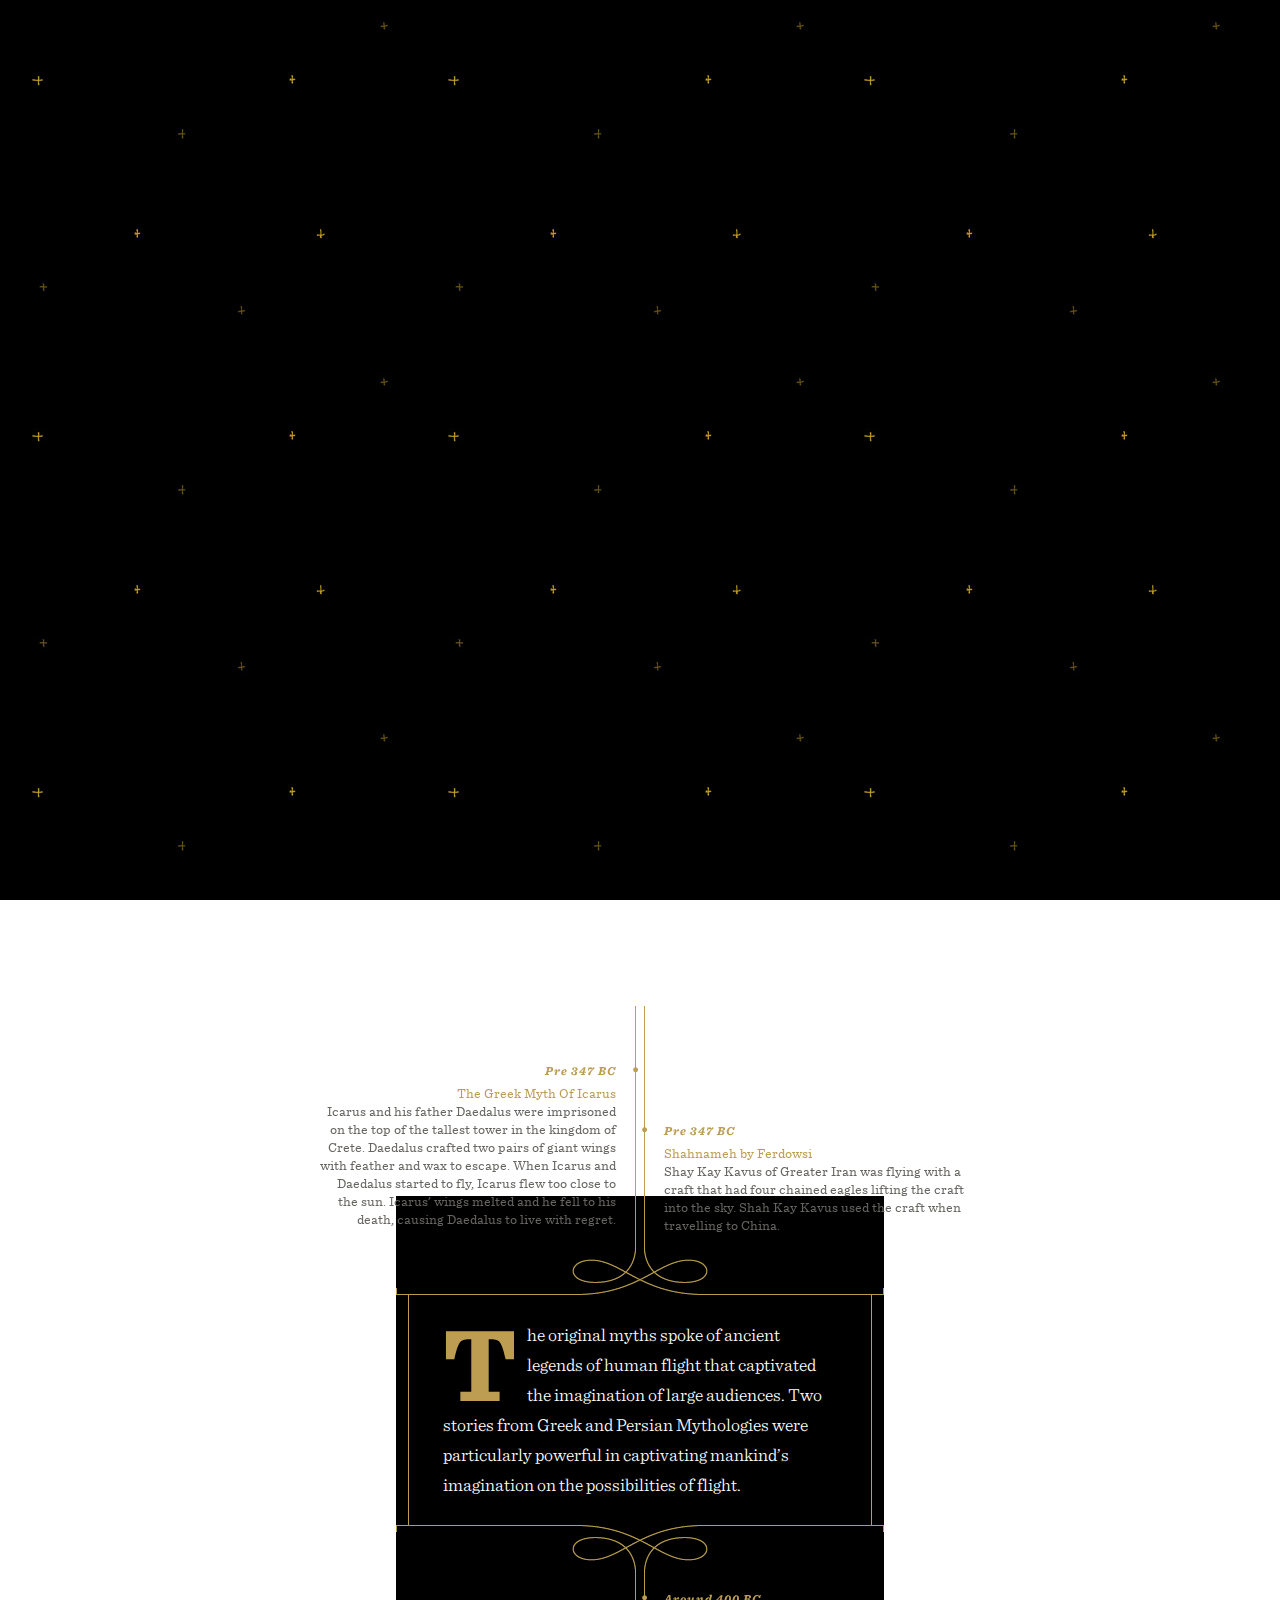
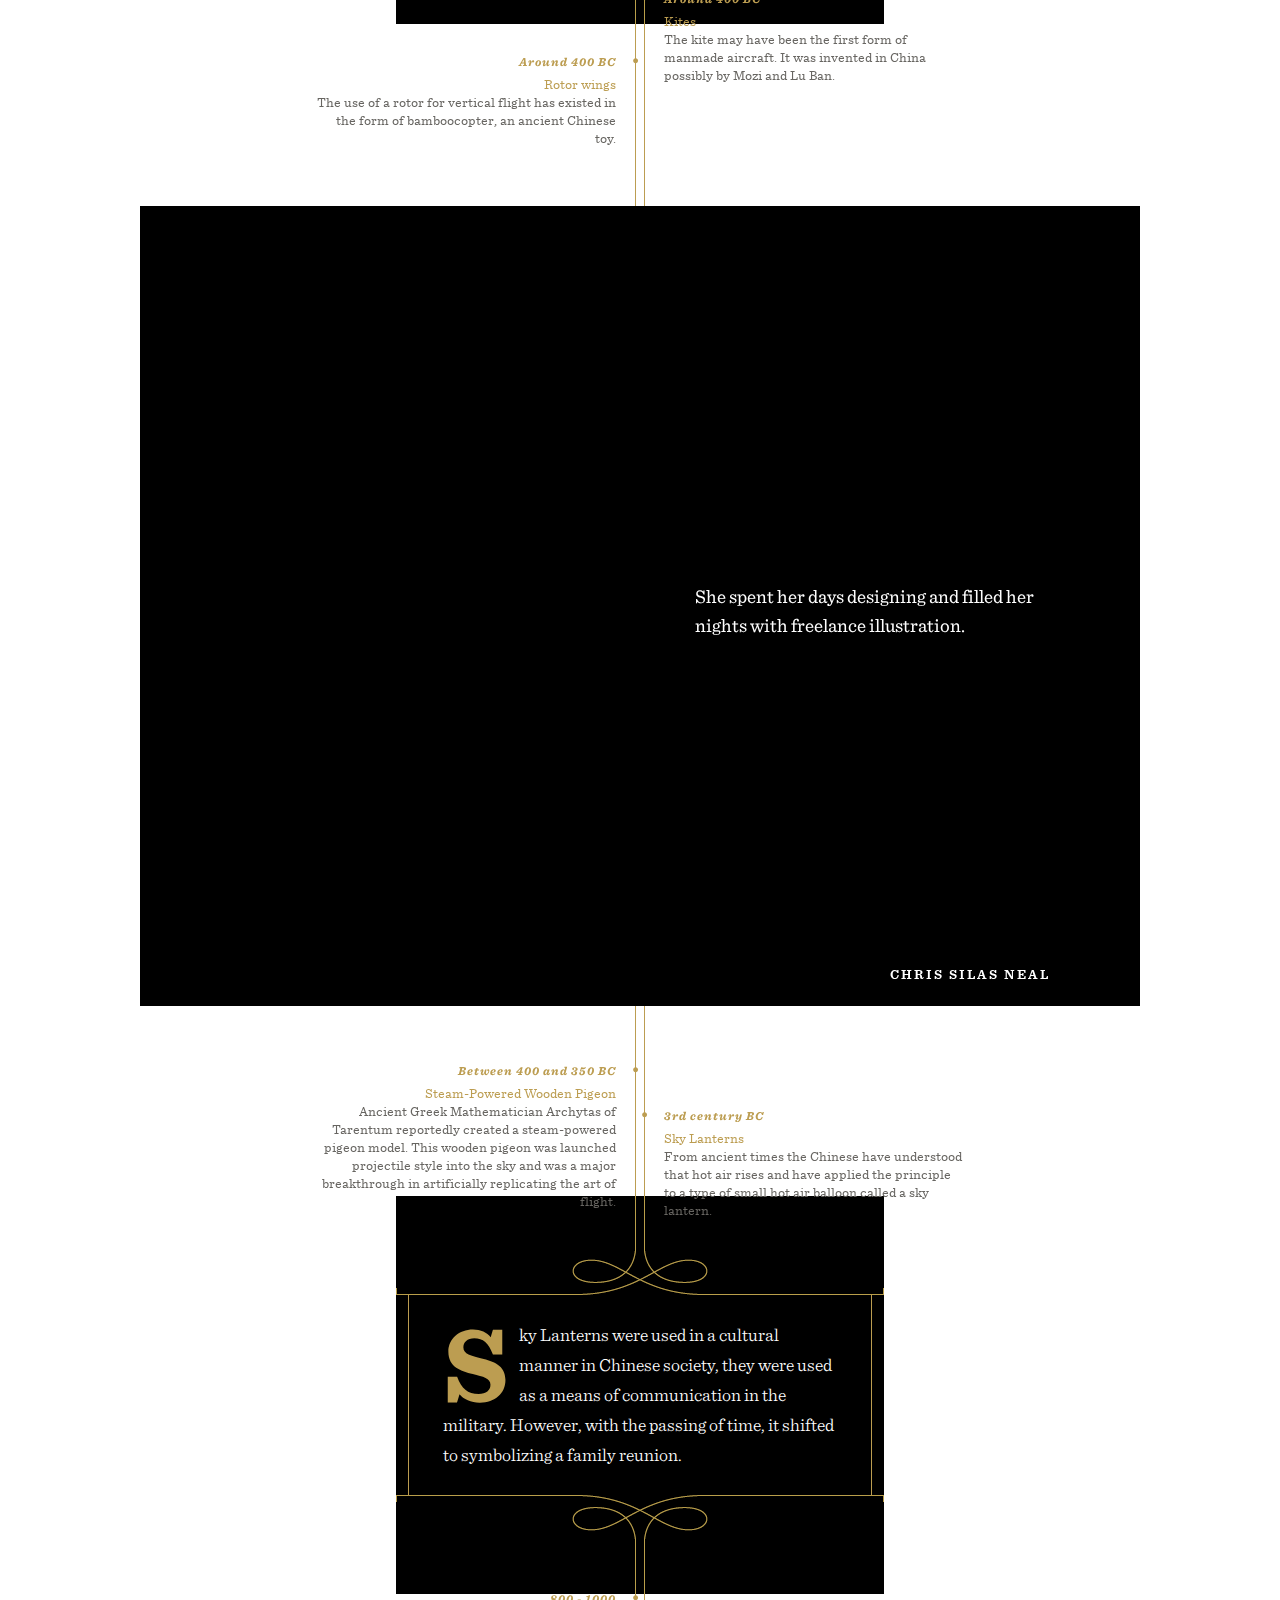
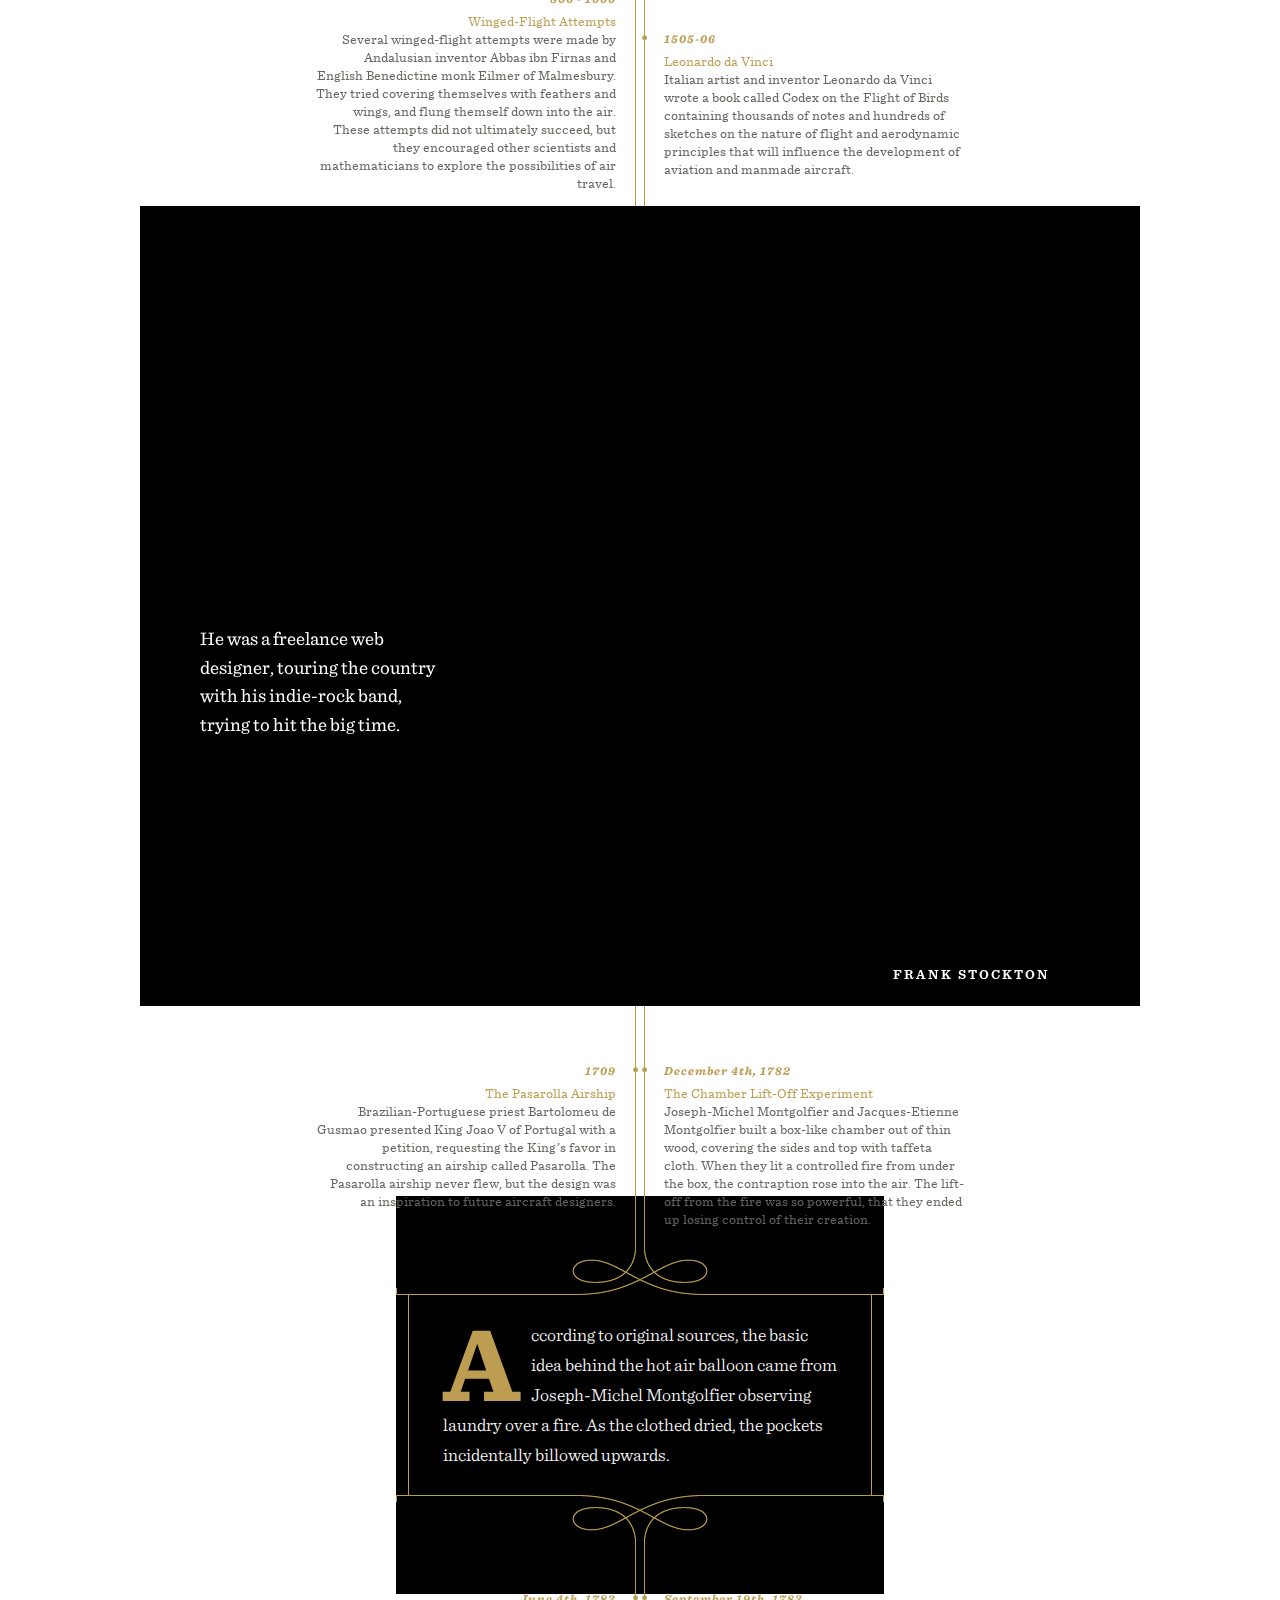
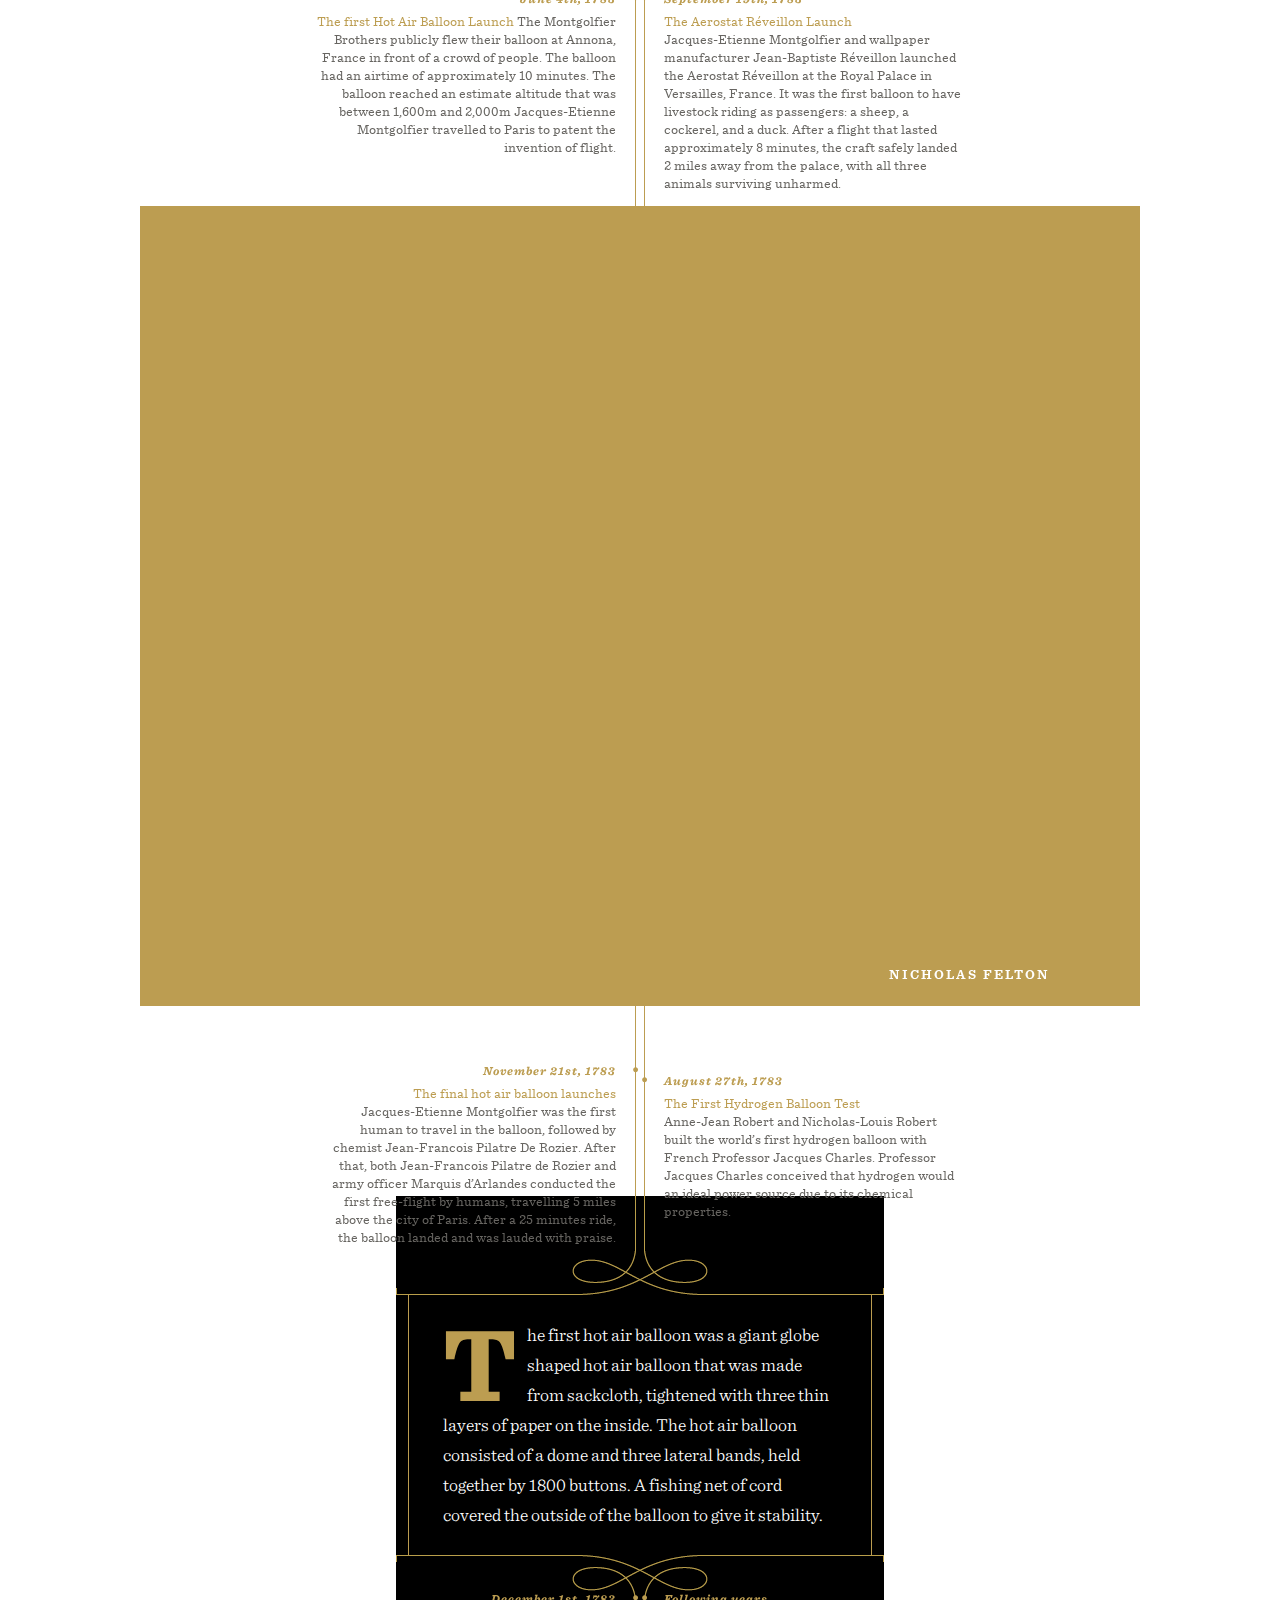
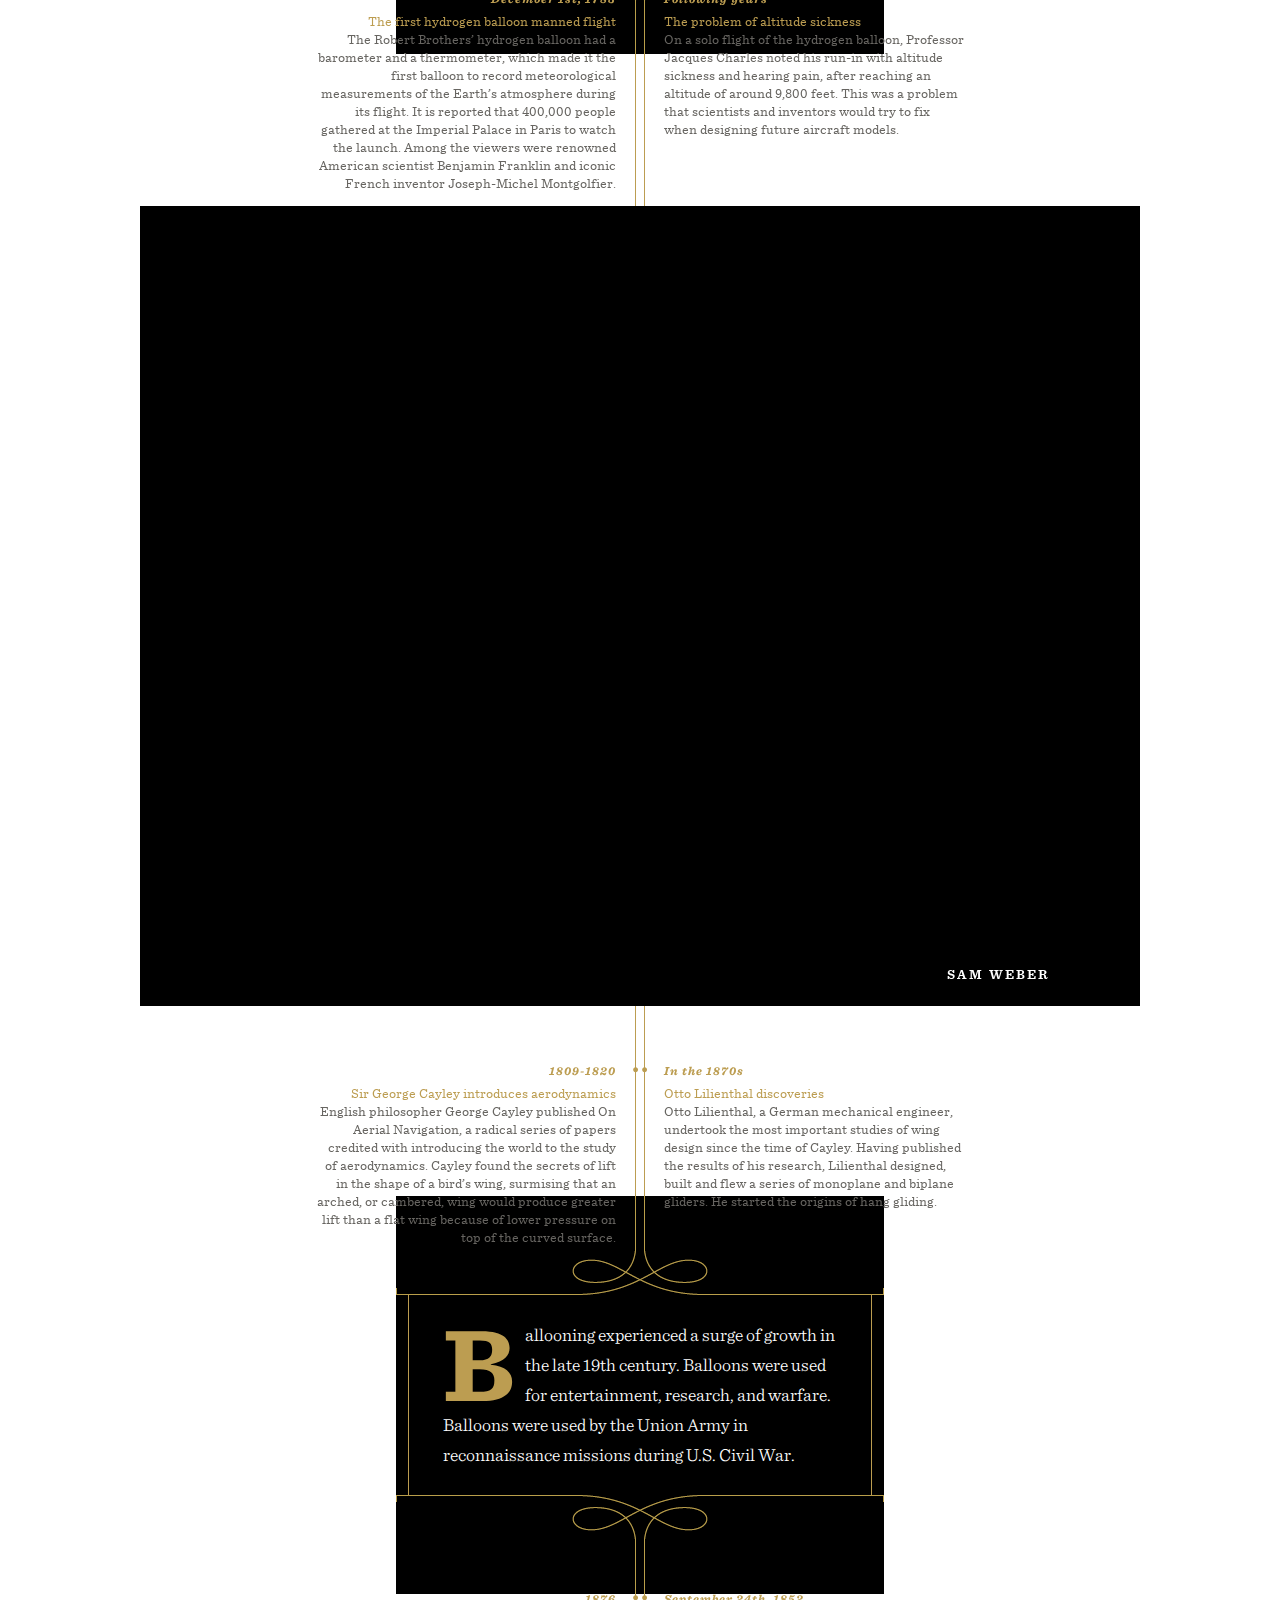
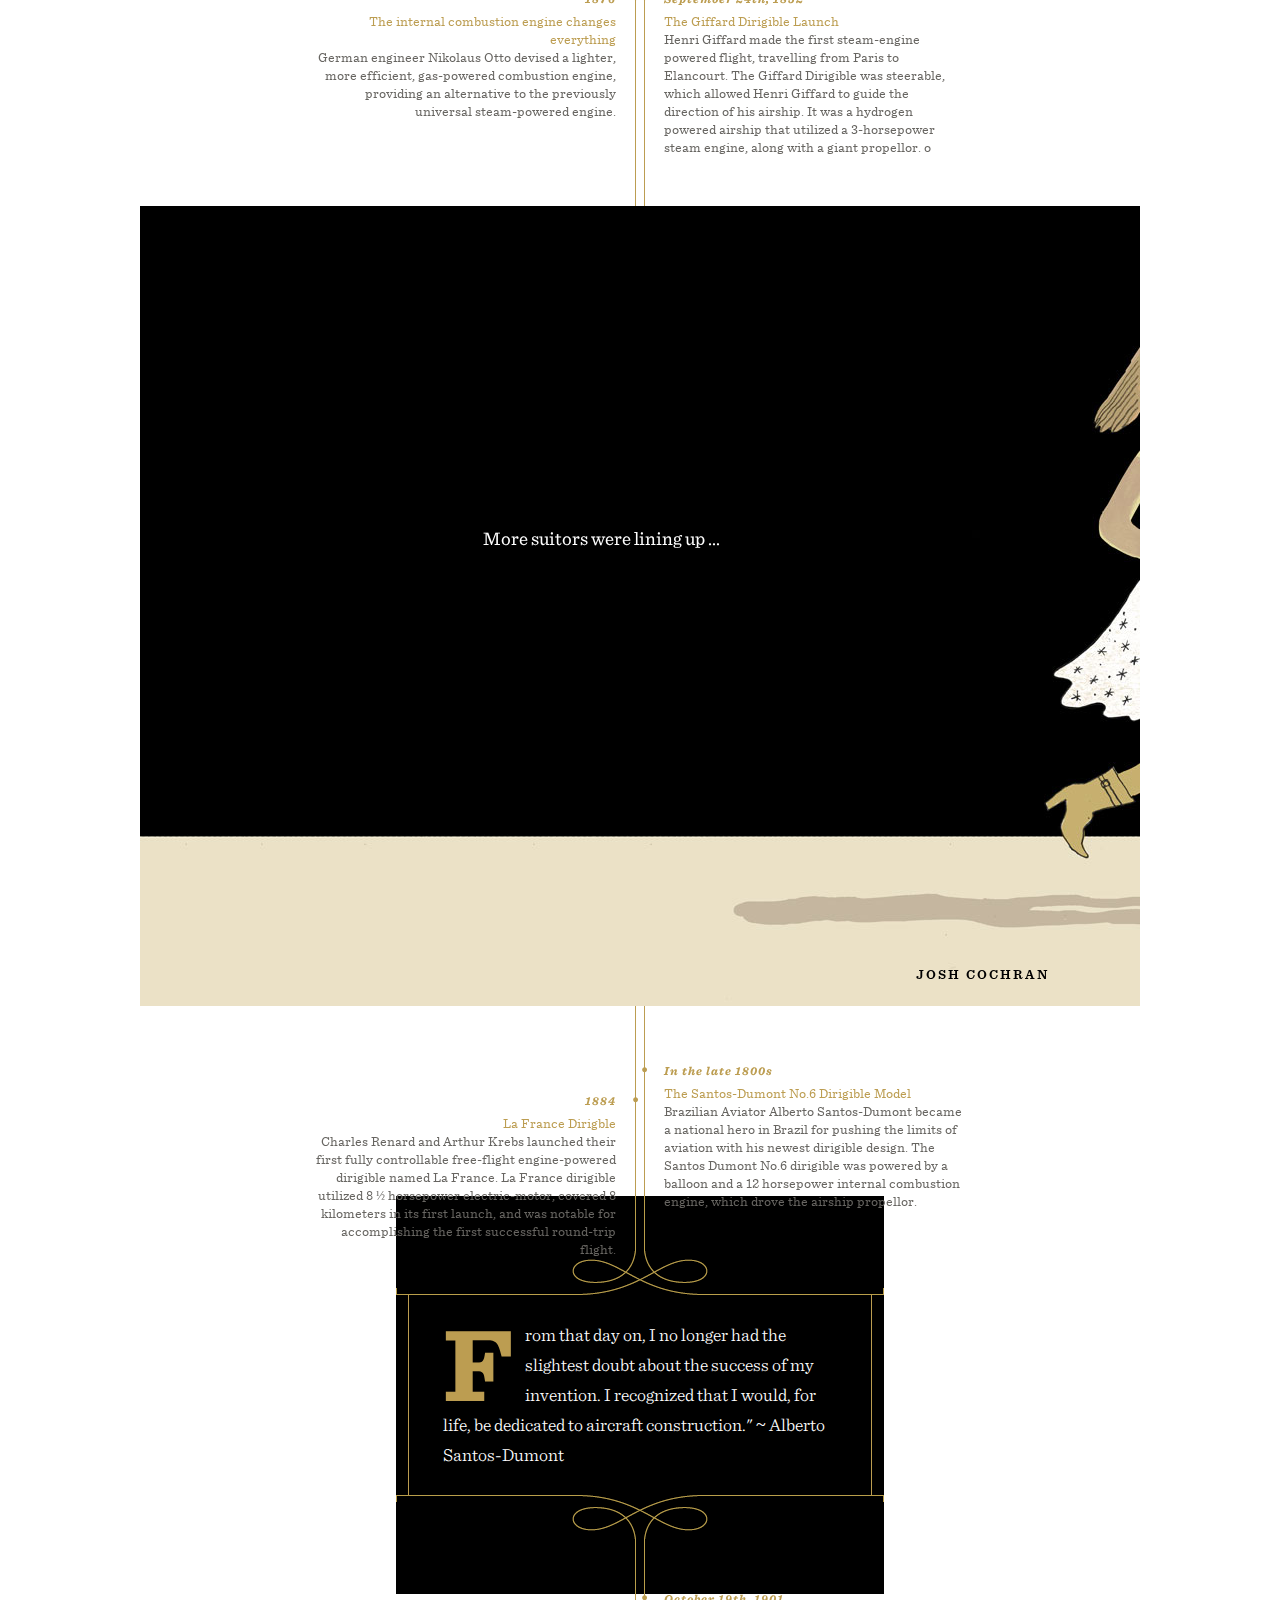
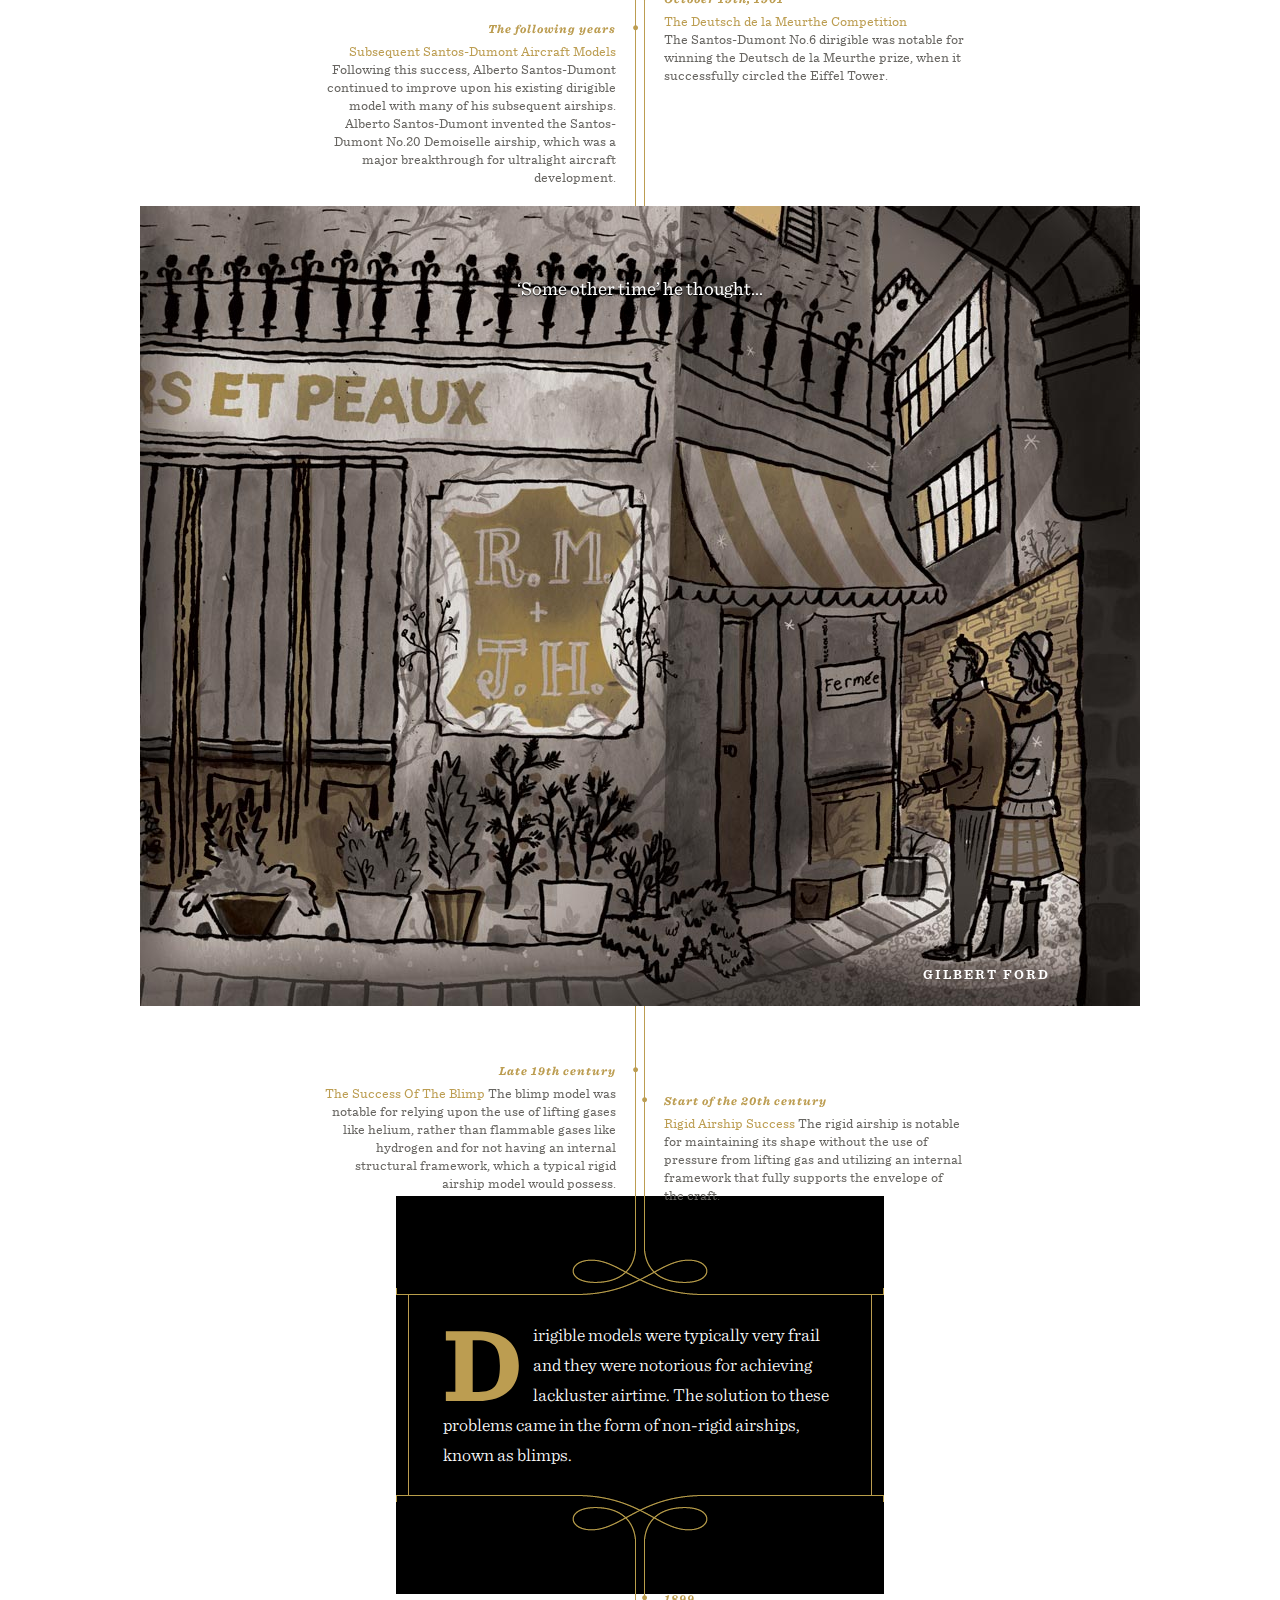
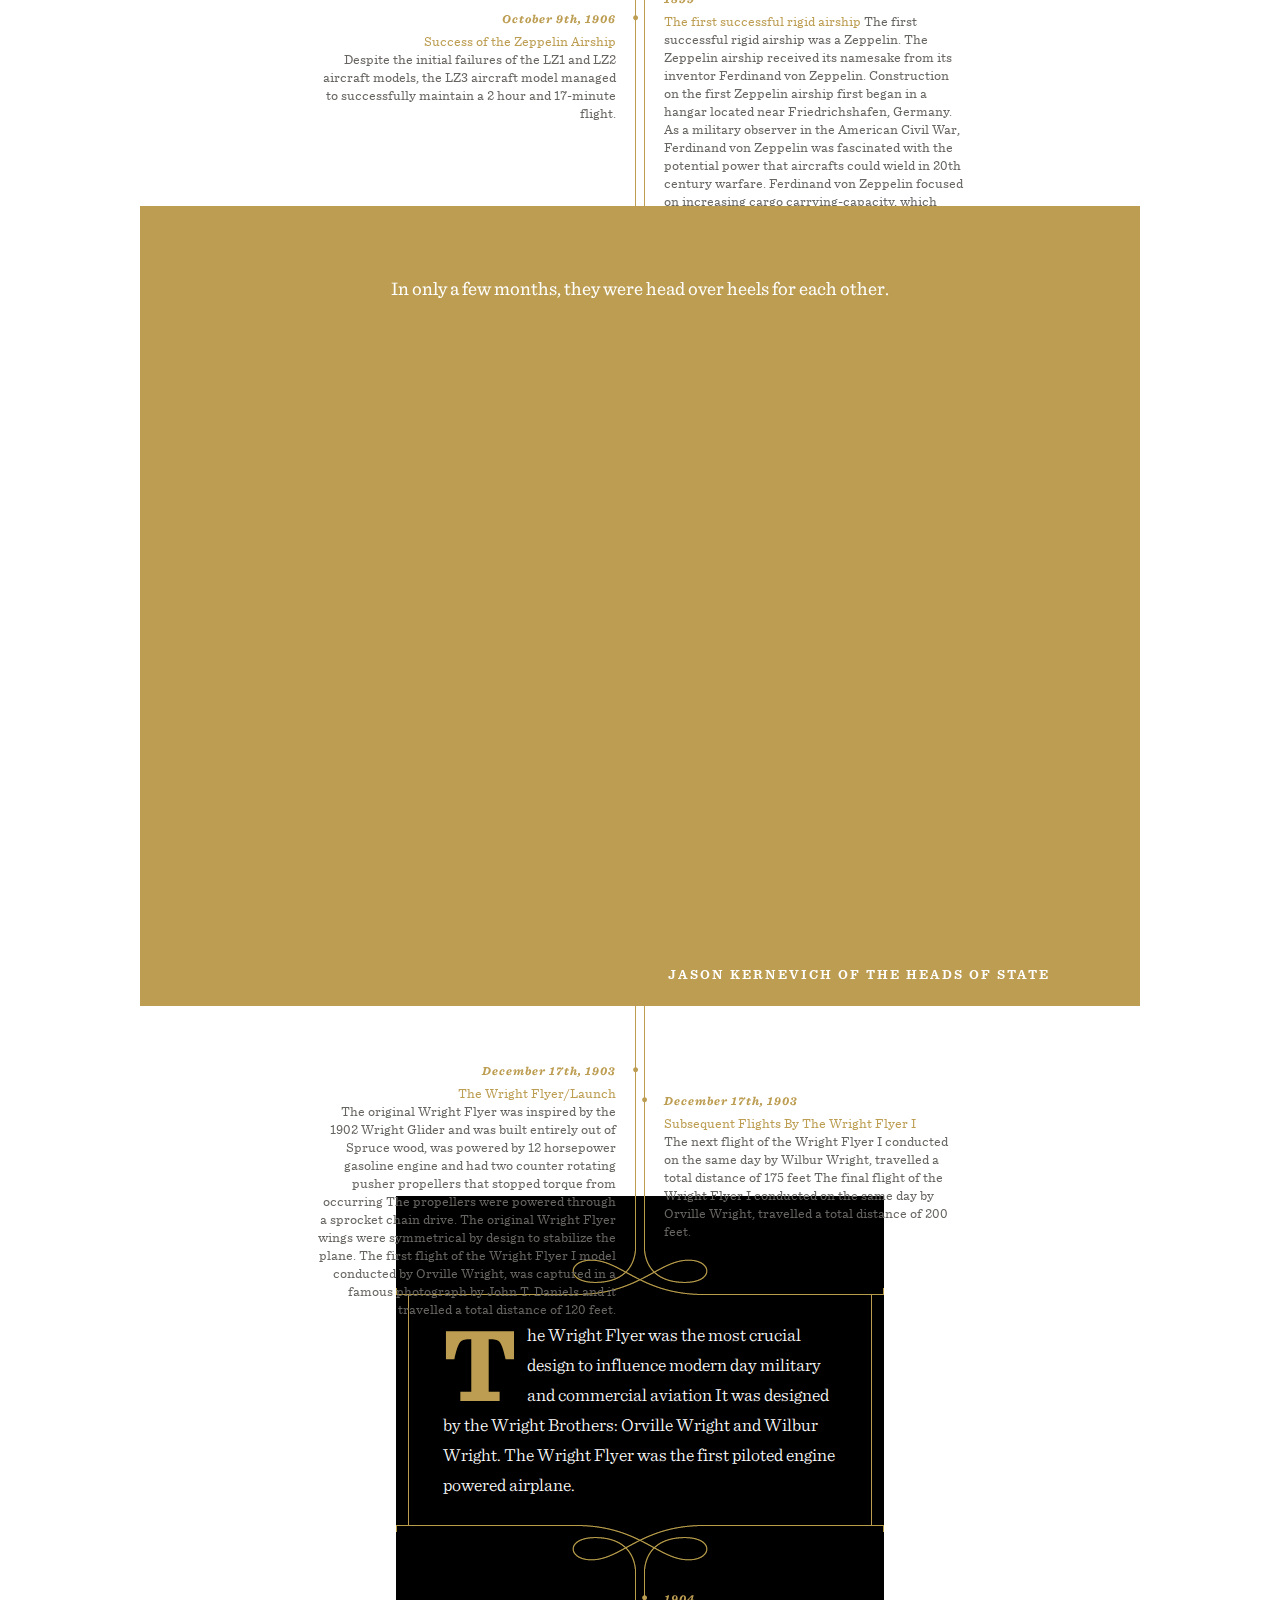
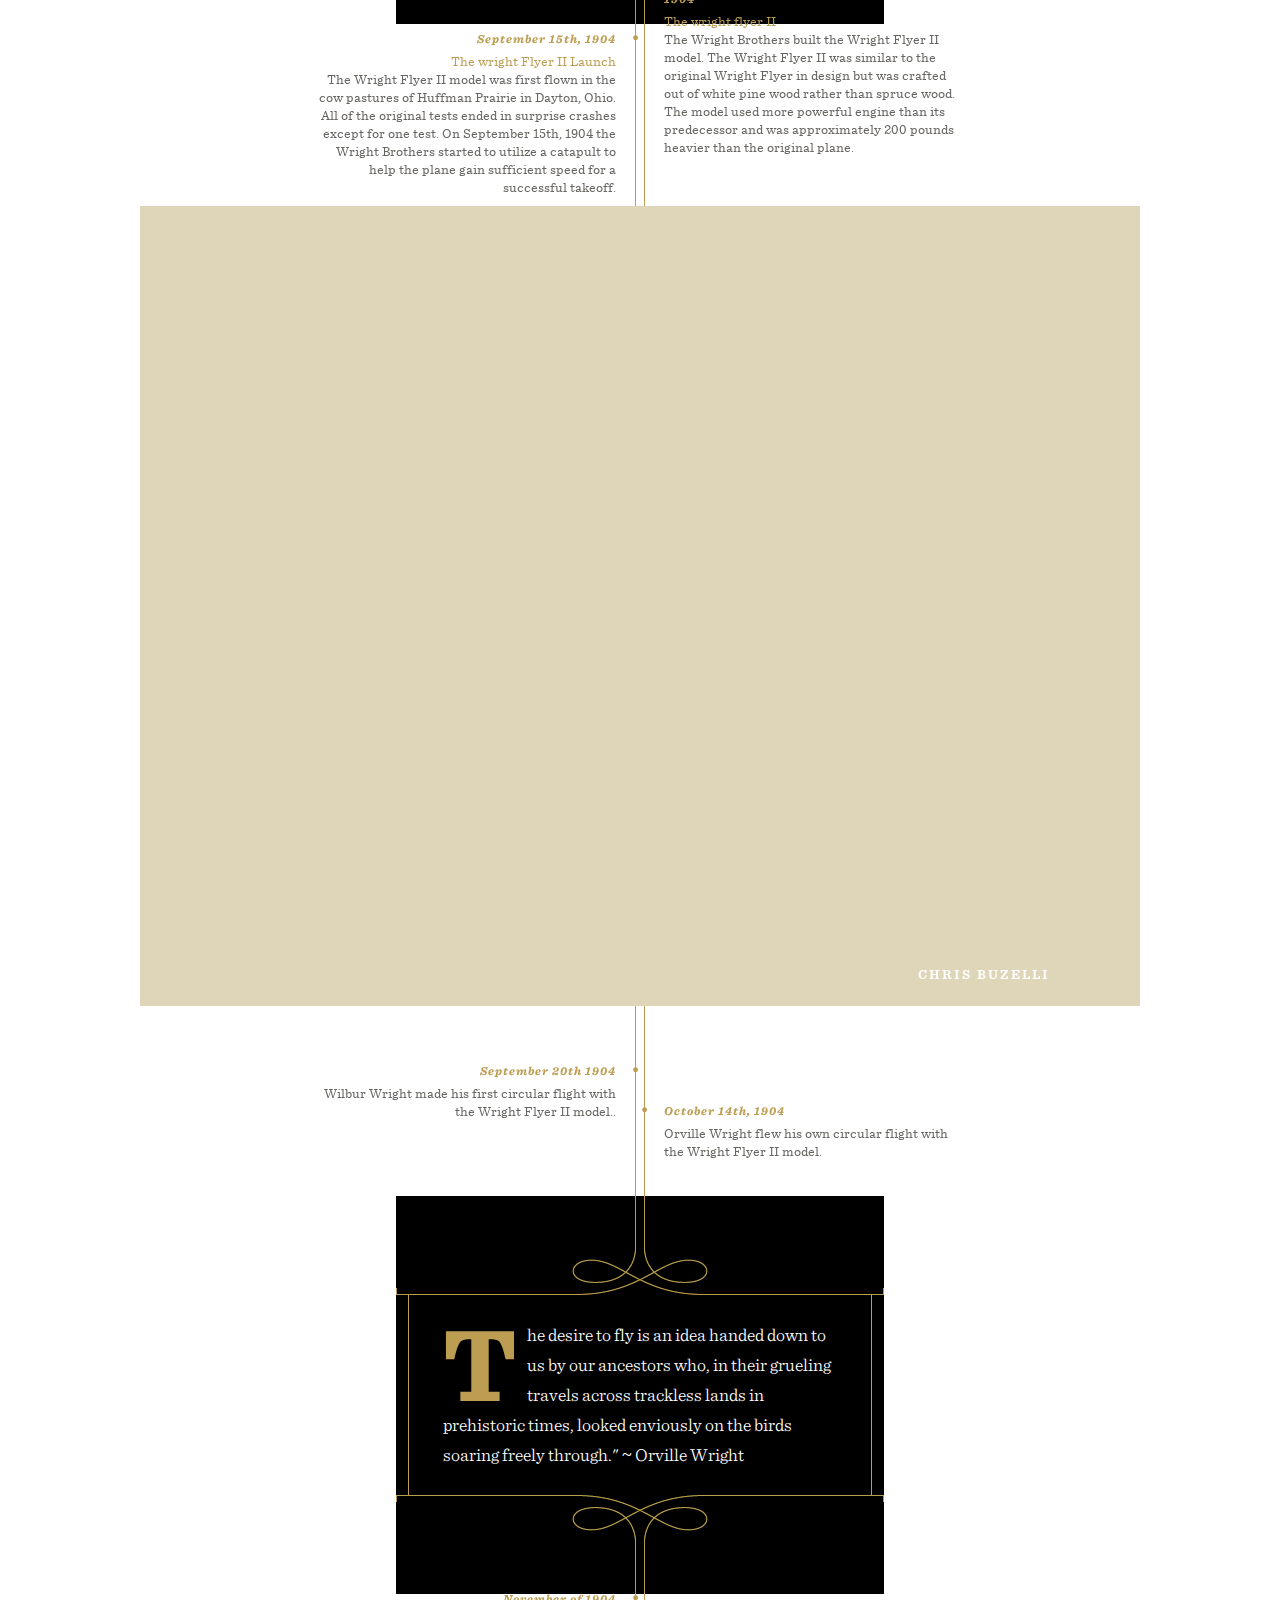
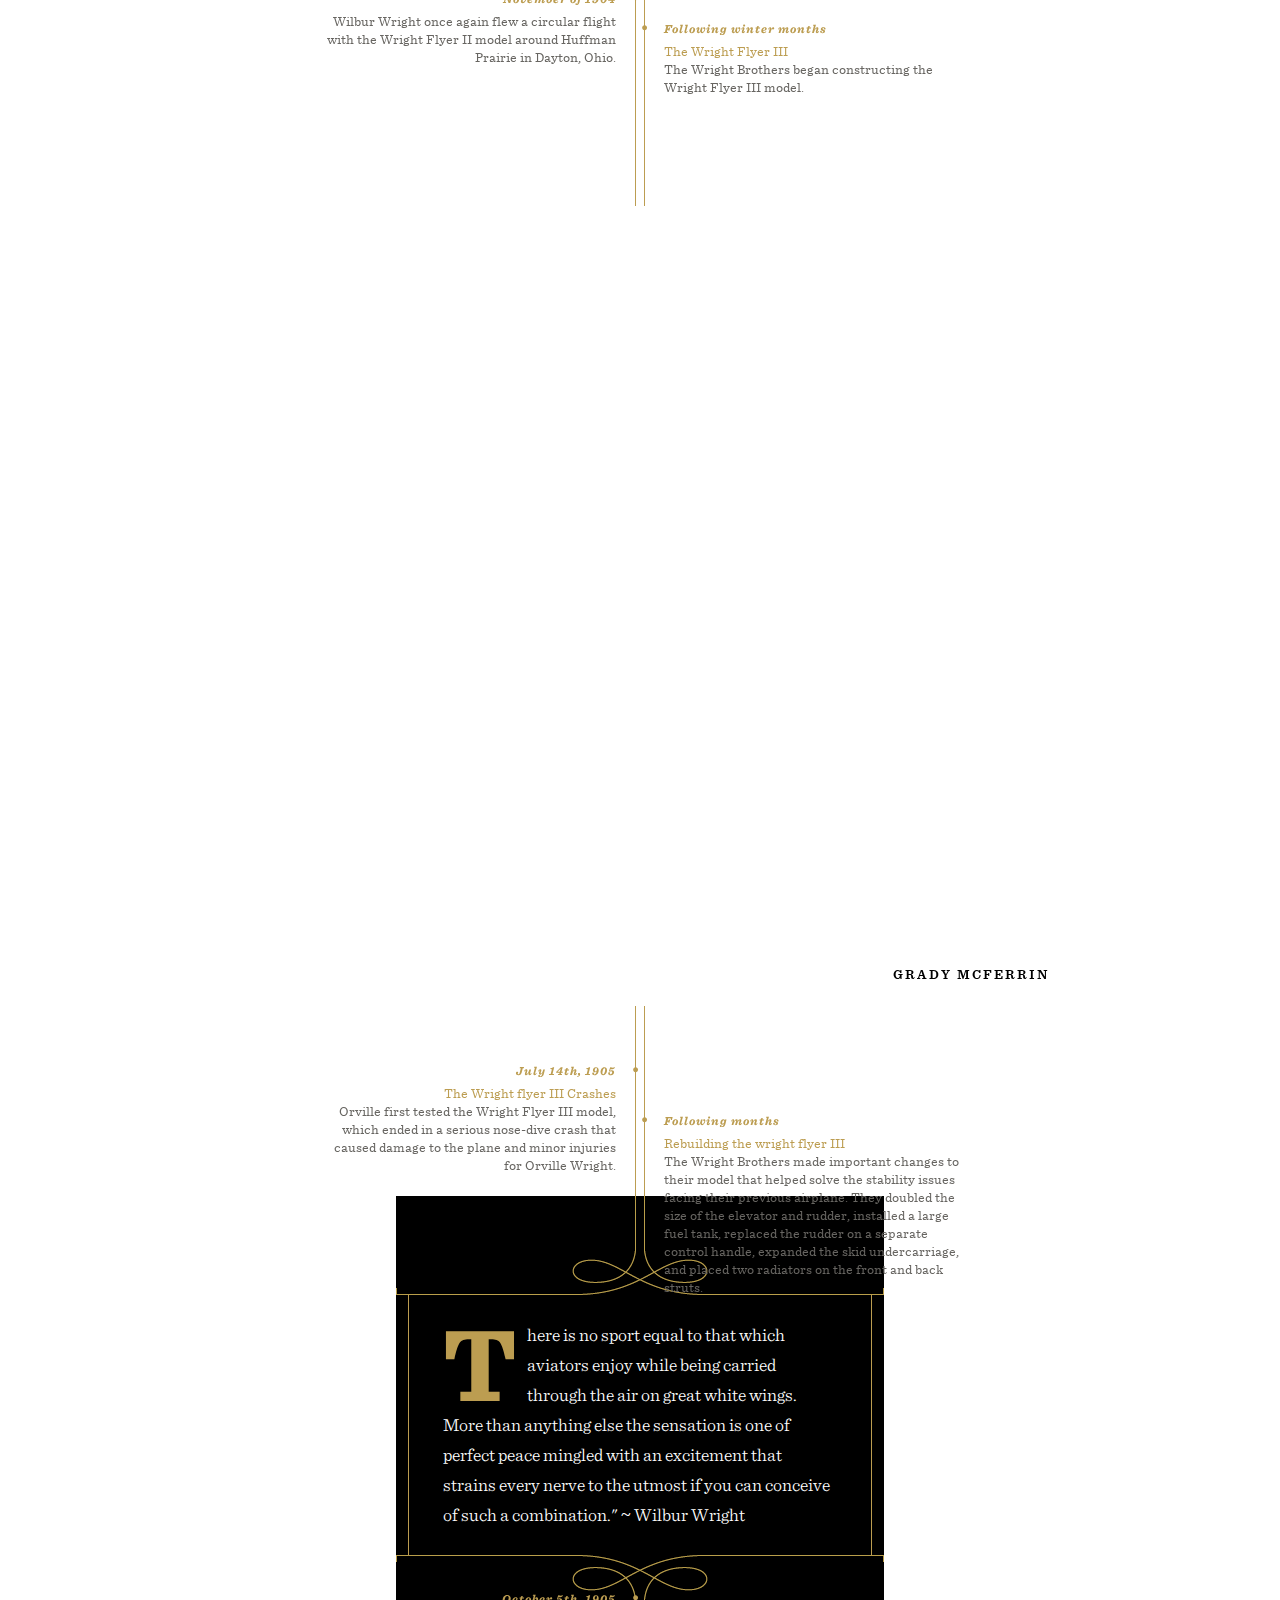
==== commit f14a8e7d: "Final info done" ====
--- a/TestStory/jessandruss.us/index.html
+++ b/TestStory/jessandruss.us/index.html
@@ -212,7 +212,7 @@
 				<li class="jess" id="j7"><h1>November 21st, 1783</h1><p><a>The final hot air balloon launches</a><br>
 					Jacques-Etienne Montgolfier was the first human to travel in the balloon, followed by chemist Jean-Francois Pilatre De Rozier.
 					After that, both Jean-Francois Pilatre de Rozier and army officer Marquis d’Arlandes conducted the first free-flight by humans,
-					travelling 500 feet above the city of Paris.
+					travelling 5 miles above the city of Paris.
 					After a 25 minutes ride, the balloon landed and was lauded with praise.
 				</p></li>
 				<li class="russ" id="r7"><h1>August 27th, 1783</h1><p><a>The First Hydrogen Balloon Test</a><br>Anne-Jean Robert and Nicholas-Louis Robert built the world’s first hydrogen balloon with French Professor Jacques Charles.
@@ -264,11 +264,20 @@
 				</p></li>
 			</ul>
 			<div class="story">
-				<p><span class="dropcap">H</span>e sent postcards from the road. She gossiped with her friends about ‘Band Dude’. It was exciting and new, but they also knew it was something special.</p>
-			</div>
-			<ul class="timeline two">
-				<li class="russ" id="r10"><h1>November 2008</h1><p>He celebrated Obama's election victory with the good people of Lawrence, Kansas.</p></li>
-				<li class="jess" id="j10"><h1>November 2008</h1><p>She went on her second Match.com date, but sparks were nowhere to be found.</p></li>
+				<p><span class="dropcap">B</span>allooning experienced a surge of growth in the late 19th century.
+					Balloons were used for entertainment, research, and warfare.
+					Balloons were used by the Union Army in reconnaissance missions during U.S. Civil War.
+				</p>
+			</div>
+			<ul class="timeline two">
+				<li class="russ" id="r10"><h1>September 24th, 1852</h1><p><a>The Giffard Dirigible Launch</a><br>
+					Henri Giffard made the first steam-engine powered flight, travelling from Paris to Elancourt.
+					The Giffard Dirigible was steerable, which allowed Henri Giffard to guide the direction of his airship.
+					It was a hydrogen powered airship that utilized a 3-horsepower steam engine, along with a giant propellor.
+					o</p></li>
+				<li class="jess" id="j10"><h1>1876</h1><p><a>The internal combustion engine changes everything</a><br>
+					German engineer Nikolaus Otto devised a lighter, more efficient, gas-powered combustion engine, providing an alternative to the previously universal steam-powered engine.
+				</p></li>
 			</ul>
 		</section>
 
@@ -283,15 +292,28 @@
 		
 		<section id="first-date" class="text" artist="The First Date" href=" "> <!-- 12 -->
 			<ul class="timeline one">
-				<li class="jess" id="j11"><h1>November 2008</h1><p>Relieved that there wouldn't be another ‘Salvador-Dali-Back-Tattoo Guy’ or his ilk in her future, she accepted the invitation.</p></li>
-				<li class="russ" id="r11"><h1>November 2008</h1><p>On the last night of the tour, he asked her out on their first real date.</p></li>
-			</ul>
-			<div class="story">
-				<p><span class="dropcap">H</span>e felt a bit rusty, but wanted the first real date to impress. After a month of anticipation, it had to be bold. He decided on a reverse date: drinks followed by a dessert bar followed by dinner at a cozy little restaurant.</p>
-			</div>
-			<ul class="timeline two">
-				<li class="russ" id="r12"><h1>November 2008</h1><p>The date was going great until he led her up to the little French restaurant: it had closed early.</p></li>
-				<li class="jess" id="j12"><h1>November 2008</h1><p>She thought, ‘Anyone that takes a girl out to dessert bar before dinner is definitely worth cutting a break for a little mishap.’</p></li>
+				<li class="jess" id="j11"><h1>1884</h1><p><a>La France Dirigble</a><br>
+					Charles Renard and Arthur Krebs launched their first fully controllable free-flight engine-powered dirigible named La France.
+					La France dirigible utilized 8 ½ horsepower electric-motor, covered 8 kilometers in its first launch,
+					and was notable for accomplishing the first successful round-trip flight.
+				</p></li>
+				<li class="russ" id="r11"><h1>In the late 1800s</h1><p><a>The Santos-Dumont No.6 Dirigible Model</a><br>
+					Brazilian Aviator Alberto Santos-Dumont became a national hero in Brazil for pushing the limits of aviation with his newest dirigible design.
+					The Santos Dumont No.6 dirigible was powered by a balloon and a 12 horsepower internal combustion engine, which drove the airship propellor.
+				</p></li>
+			</ul>
+			<div class="story">
+				<p><span class="dropcap">F</span>rom that day on, I no longer had the slightest doubt about the success of my invention.
+					I recognized that I would, for life, be dedicated to aircraft construction." ~ Alberto Santos-Dumont</p>
+			</div>
+			<ul class="timeline two">
+				<li class="russ" id="r12"><h1>October 19th, 1901</h1><p><a>The Deutsch de la Meurthe Competition</a><br>
+					The Santos-Dumont No.6 dirigible was notable for winning the Deutsch de la Meurthe prize, when it successfully circled the Eiffel Tower.
+				</p></li>
+				<li class="jess" id="j12"><h1>The following years</h1><p><a>Subsequent Santos-Dumont Aircraft Models</a>
+					Following this success, Alberto Santos-Dumont continued to improve upon his existing dirigible model with many of his subsequent airships.
+					Alberto Santos-Dumont invented the Santos-Dumont No.20 Demoiselle airship, which was a major breakthrough for ultralight aircraft development.
+				</p></li>
 			</ul>
 		</section>
 		
@@ -307,15 +329,32 @@
 		
 		<section id="more-dates" class="text" artist="Many More" href=" "> <!-- 14 -->
 			<ul class="timeline one">
-				<li class="jess" id="j13"><h1>December 2008</h1><p>She couldn’t wait for him to make it official&mdash;she passed him a secret note through email <a href="http://cl.ly/2z1B2o3j3k2D1J3O1i1T" target="_blank">on a napkin</a> that she scanned in and sent his way.</p></li>
-				<li class="russ" id="r13"><h1>December 2008</h1><p>In his reply, he made an attempt to impress her with <a href="http://cl.ly/3g1b3t0i1U371g2W111G" target="_blank">his lettering skills</a> (LOLZ).</p></li>
-			</ul>
-			<div class="story">
-				<p><span class="dropcap">M</span>any wonderful dates (and marathon viewing sessions of <a href="http://www.youtube.com/watch?v=yYjLrJRuMnY" target="_blank">Battlestar Galactica</a>) followed, but not a single date took them back to that little French restaurant.</p>
-			</div>
-			<ul class="timeline two">
-				<li class="russ" id="r14"><h1>February 2009</h1><p>She adopted Olive from the ASPCA and officially began her descent into <a href="http://www.flickr.com/photos/jessicahische/sets/72157623252358898/" target="_blank">catladydom</a>.</p></li>
-				<li class="jess" id="j14"><h1>March 2009</h1><p>They woke up thinking the same thing: ‘Tattoos!’ By the end of the day, <a href="http://chrisglass.com/album/2010/05/28/beer-friday/" target="_blank">they were inked.</a></p></li>
+				<li class="jess" id="j13"><h1>Late 19th century</h1><p><a>The Success Of The Blimp</a>
+					The blimp model was notable for relying upon the use of lifting gases like helium, rather than flammable gases like hydrogen
+					and for not having an internal structural framework, which a typical rigid airship model would possess.
+				</p></li>
+				<li class="russ" id="r13"><h1>Start of the 20th century</h1><p><a>Rigid Airship Success</a>
+					The rigid airship is notable for maintaining its shape without the use of pressure from lifting gas and
+					utilizing an internal framework that fully supports the envelope of the craft.
+				</p></li>
+			</ul>
+			<div class="story">
+				<p><span class="dropcap">D</span>irigible models were typically very frail and they were notorious for achieving lackluster airtime.
+					The solution to these problems came in the form of non-rigid airships, known as blimps.
+				</p>
+			</div>
+			<ul class="timeline two">
+				<li class="russ" id="r14"><h1>1899</h1><p><a>The first successful rigid airship</a>
+					The first successful rigid airship was a Zeppelin. The Zeppelin airship received its namesake from its inventor Ferdinand von Zeppelin.
+					Construction on the first Zeppelin airship first began in a hangar located near Friedrichshafen, Germany.
+					As a military observer in the American Civil War, Ferdinand von Zeppelin was fascinated with the potential power that aircrafts could wield
+					in 20th century warfare. Ferdinand von Zeppelin focused on increasing cargo carrying-capacity,
+					which would be key for mounting military grade weapons on top of airships.
+				</p></li>
+				<li class="jess" id="j14"><h1>October 9th, 1906</h1><p><a>Success of the Zeppelin Airship</a><br>
+					Despite the initial failures of the LZ1 and LZ2 aircraft models, the LZ3 aircraft model managed to successfully
+					maintain a 2 hour and 17-minute flight.
+				</p></li>
 			</ul>
 		</section>
 		
@@ -332,15 +371,36 @@
 		
 		<section id="new-adventures" class="text" artist="New Adventures" href=" "> <!-- 16 -->
 			<ul class="timeline one">
-				<li class="jess" id="j15"><h1>June 2009</h1><p>With another big freelance job on the calendar, She realized that she'd soon have to choose between her day job or her solo career.</p></li>
-				<li class="russ" id="r15"><h1>June 2009</h1><p>He began working at a small design shop that caused him to question whether music was the right career path for him.</p></li>
-			</ul>
-			<div class="story">
-				<p><span class="dropcap">S</span>he encouraged him to apply to grad school. He encouraged her to captain her own ship. Uncharted waters lay ahead for them both.</p>
-			</div>
-			<ul class="timeline two">
-				<li class="russ" id="r16"><h1>July 2009</h1><p>After two and a half wonderful years, She gave notice at her job to pursue her solo career.</p></li>
-				<li class="jess" id="j16"><h1>September 2009</h1><p>He began his first semester in a pioneering new <a href="http://interactiondesign.sva.edu/" target="_blank">grad program</a> at SVA.</p></li>
+				<li class="jess" id="j15"><h1>December 17th, 1903</h1><p><a>The Wright Flyer/Launch</a><br>
+					The original Wright Flyer was inspired by the 1902 Wright Glider and was built entirely out of Spruce wood,
+					was powered by 12 horsepower gasoline engine and had two counter rotating pusher propellers that stopped torque from occurring
+					The propellers were powered through a sprocket chain drive.
+					The original Wright Flyer wings were symmetrical by design to stabilize the plane.
+					The first flight of the Wright Flyer I model conducted by Orville Wright, was captured in a famous photograph by John T. Daniels
+					and it travelled a total distance of 120 feet.
+				</p></li>
+				<li class="russ" id="r15"><h1>December 17th, 1903</h1><p><a>Subsequent Flights By The Wright Flyer I</a><br>
+					The next flight of the Wright Flyer I conducted on the same day by Wilbur Wright, travelled a total distance of 175 feet
+					The final flight of the Wright Flyer I conducted on the same day by Orville Wright, travelled a total distance of 200 feet.
+				</p></li>
+			</ul>
+			<div class="story">
+				<p><span class="dropcap">T</span>he Wright Flyer was the most crucial design to influence modern day military and commercial aviation
+					It was designed by the Wright Brothers: Orville Wright and Wilbur Wright.
+					The Wright Flyer was the first piloted engine powered airplane.
+				</p>
+			</div>
+			<ul class="timeline two">
+				<li class="russ" id="r16"><h1>1904</h1><p><a>The wright flyer II</a><br>
+					The Wright Brothers built the Wright Flyer II model.
+					The Wright Flyer II was similar to the original Wright Flyer in design but was crafted out of white pine wood rather than spruce wood.
+					The model used more powerful engine than its predecessor and was approximately 200 pounds heavier than the original plane.
+				</p></li>
+				<li class="jess" id="j16"><h1>September 15th, 1904</h1><p><a>The wright Flyer II Launch</a><br>
+					The Wright Flyer II model was first flown in the cow pastures of Huffman Prairie in Dayton, Ohio.
+					All of the original tests ended in surprise crashes except for one test.
+					On September 15th, 1904 the Wright Brothers started to utilize a catapult to help the plane gain sufficient speed for a successful takeoff.
+				</p></li>
 			</ul>
 		</section>
 		
@@ -351,15 +411,19 @@
 		
 		<section id="changes" class="text" artist="Changes" href=" "> <!-- 18 -->
 			<ul class="timeline one">
-				<li class="jess" id="j17"><h1>September 2009</h1><p>She posted her first <a href="http://dailydropcap.com/" target="_blank">Daily Drop Cap</a>.</p></li>
-				<li class="russ" id="r17"><h1>November 2009</h1><p>His band played their last show, surrounded by friends new and old.</p></li>
-			</ul>
-			<div class="story">
-				<p><span class="dropcap">W</span>ith their direction in question, his band called it quits. Though it was hard, he was now free to focus on his studies. At the same time, her Daily Drop Cap project was lighting up the interwebs and bringing in more freelance work.</p>
-			</div>
-			<ul class="timeline two">
-				<li class="jess" id="j18"><h1>November 2009</h1><p>She received an email invitation to speak about her work at <a href="http://www.semipermanent.com/" target="_blank">Semi-Permanent</a> in Sydney, Australia—Her first international event.</p></li>
-				<li class="russ" id="r18"><h1>December 2009</h1><p>Racing to finish final projects and running on pure adrenaline, he forgot to sleep for two straight days.</p></li>
+				<li class="jess" id="j17"><h1>September 20th 1904</h1><p>Wilbur Wright made his first circular flight with the Wright Flyer II model.</a>.</p></li>
+				<li class="russ" id="r17"><h1>October 14th, 1904</h1><p>Orville Wright flew his own circular flight with the Wright Flyer II model.</p></li>
+			</ul>
+			<div class="story">
+				<p><span class="dropcap">T</span>he desire to fly is an idea handed down to us by our ancestors who,
+					in their grueling travels across trackless lands in prehistoric times,
+					looked enviously on the birds soaring freely through." ~ Orville Wright</p>
+			</div>
+			<ul class="timeline two">
+				<li class="jess" id="j18"><h1>November of 1904</h1><p>Wilbur Wright once again flew a circular flight with the Wright Flyer II model around Huffman Prairie in Dayton, Ohio.</p></li>
+				<li class="russ" id="r18"><h1>Following winter months</h1><p><a>The Wright Flyer III</a><br>
+					The Wright Brothers began constructing the Wright Flyer III model.
+				</p></li>
 			</ul>
 		</section>
 		
@@ -372,15 +436,32 @@
 		
 		<section id="moving-in" class="text" artist="The Big Move" href=" "> <!-- 20 -->
 			<ul class="timeline one">
-				<li class="jess" id="j19"><h1>December 2009</h1><p>They sang their signature karaoke duet for the first time: Boyz II Men's <a href="http://www.youtube.com/watch?v=w7aBGh9tJWg" target="_blank">"End of the Road".</a></p></li>
-				<li class="russ" id="r19"><h1>October 2009</h1><p>She joined <a href="http://studiomates.com/" target="_blank">Studiomates</a>, sharing a studio (and many ‘Beer Fridays’) with some awesome web-centric folks.</p></li>
-			</ul>
-			<div class="story">
-				<p><span class="dropcap">W</span>ith the end of the semester, the end of the band, and both of them tired of bike rides home at 2am, Jessica convinced Russ to pack up his bachelor pad and move in.</p>
-			</div>
-			<ul class="timeline two">
-				<li class="jess" id="j20"><h1>January 2010</h1><p>At an 826 NYC fundraiser, she paid Catherine Keener ten dollars to <a href="https://vimeo.com/8732263" target="_blank">slap her in the face</a>.</p></li>
-				<li class="russ" id="r20"><h1>January 2010</h1><p>He put the last of his books into boxes, gathered his belongings and traded one set of apartment keys for another.</p></li>
+				<li class="jess" id="j19"><h1>July 14th, 1905</h1><p><a>The Wright flyer III Crashes</a><br>
+					Orville first tested the Wright Flyer III model,
+					which ended in a serious nose-dive crash that caused damage to the plane and minor injuries for Orville Wright.
+				</p></li>
+				<li class="russ" id="r19"><h1>Following months</h1><p><a>Rebuilding the wright flyer III</a><br>
+					The Wright Brothers made important changes to their model that helped solve the stability issues facing their previous airplane.
+					They doubled the size of the elevator and rudder, installed a large fuel tank,
+					replaced the rudder on a separate control handle, expanded the skid undercarriage,
+					and placed two radiators on the front and back struts.
+				</p></li>
+			</ul>
+			<div class="story">
+				<p><span class="dropcap">T</span>here is no sport equal to that which aviators enjoy while
+					being carried through the air on great white wings.
+					More than anything else the sensation is one of perfect peace mingled with an excitement that strains
+					every nerve to the utmost if you can conceive of such a combination." ~ Wilbur Wright</p>
+			</div>
+			<ul class="timeline two">
+				<li class="jess" id="j20"><h1>October 5th, 1905</h1><p><a>Success of The wright flyer III</a><br>
+					The Wright Flyer III was one of the most successful flying machines in the 20th century.
+					Wilbur Wright made a 39 minute and 23 second long circled flight over Huffman Prairie, setting a massive record for winged flight capabilities.
+				</p></li>
+				<li class="russ" id="r20"><h1>1907</h1><p><a>The first helicopter lifts off</a><br>
+					French engineer and bicycle maker Paul Cornu became the first man to ride a rotary-wing,
+					vertical-lift aircraft, a precursor to today’s helicopter, when he was lifted about 1.5 meters off the ground for 20 seconds near Lisieux, France.
+				</p></li>
 			</ul>
 		</section>
 		
@@ -396,15 +477,26 @@
 		
 		<section id="epiphany" class="text" artist="The Epiphany" href=" "> <!-- 22 -->
 			<ul class="timeline one">
-				<li class="russ" id="r21"><h1>March 2010</h1><p>Fast Company featured one of his graduate <a href="http://www.fastcompany.com/1634681/infographic-of-the-day-which-baseball-teams-have-the-best-fans" target="_blank">projects</a> and he freaked out (in a good way).</p></li>
-				<li class="jess" id="j21"><h1>May 2010</h1><p>Jess and Russ experienced their second <a href="http://brooklynderby.com/" target="_blank">Brooklyn Derby</a>. They ate their faces off and Jessica wore a feather duster in her hair.</p></li>
-			</ul>
-			<div class="story">
-				<p><span class="dropcap">H</span>e was offered a summer internship across the country, and they knew it was an offer he couldn’t refuse. But during that long, lonely summer he had an epiphany.</p>
-			</div>
-			<ul class="timeline two">
-				<li class="jess" id="j22"><h1>August 2010</h1><p>They attended <a href="http://www.flickr.com/photos/jessicahische/sets/72157624681214136/" target="_blank">a beautiful wedding</a>. She was a mushy pile of emotion.</p></li>
-				<li class="russ" id="r22"><h1>August 2010</h1><p>After being apart for months, it was suddenly clear: he didn't want to live life without her.</p></li>
+				<li class="russ" id="r21"><h1>8 March 1910</h1><p><a>Raymonde de Laroche</a><br>
+					Raymonde de Laroche was the first woman in the world to earn a piloting license.
+				</p></li>
+				<li class="jess" id="j21"><h1>October 1911</h1><p><a>The aircraft becomes militarized</a>
+					Italy became the first country to significantly incorporate aircraft into military operations when,
+					during the Turkish-Italian war, it employed both monoplanes and airships for bombing, reconnaissance, and transportation.
+				</p></li>
+			</ul>
+			<div class="story">
+				<p><span class="dropcap">F</span>lying is the best possible thing for women. "  ~ Raymonde de Laroche</p>
+			</div>
+			<ul class="timeline two">
+				<li class="jess" id="j22"><h1>September 1st, 1913</h1><p><a>Start of aerobatics</a><br>
+					Frenchman Adolphe Pegoud was the first to demonstrate the ability to fly an aircraft inverted (upside down). It was the start of aerobatics.
+				</p></li>
+				<li class="russ" id="r22"><h1>January 1st, 1914</h1><p><a>First commercial passenger flight</a><br>
+					Pilot Tony Jannus transported a single passenger, Mayor Abe Pheil, of St. Petersburg,
+					Florida across Tampa Bay via his flying airboat, the St-Petersburg-Tampa Airboat Line.
+					The flight cost $5,00 and would lay the foundation for the commercial airline industry.
+				</p></li>
 			</ul>
 		</section>
 		
@@ -419,15 +511,33 @@
 		
 		<section id="the-ring" class="text" artist="The Ring" href=" "> <!-- 24 -->
 			<ul class="timeline one">
-				<li class="jess" id="j23"><h1>August 2010</h1><p>She headed back <a href="http://www.flickr.com/photos/jessicahische/sets/72157624670152783/with/4922639148/" target="_blank">down-under-ish</a> for her second Semi-Permanent conference.</p></li>
-				<li class="russ" id="r23"><h1>August 2010</h1><p>He submitted his first <a href="http://www.patentlyapple.com/patently-apple/2012/05/apple-reveals-wildly-intelligent-multi-tiered-haptics-system.html" target="_blank">patent application,</a> realizing a lifelong dream to become an inventor.</p></li>
-			</ul>
-			<div class="story">
-				<p><span class="dropcap">H</span>e looked high and low for an engagement ring, and finally found exactly what he was looking for.</p>
-			</div>
-			<ul class="timeline two">
-				<li class="jess" id="j24"><h1>September 2010</h1><p>She sent him an email with a wink and <a href="http://www.conroywilcox.com/rings" target="_blank">link</a> to the exact ring he had just settled on buying for her.</p></li>
-				<li class="russ" id="r24"><h1>September 2010</h1><p>His last tuition bill arrived, and he was faced with a choice: pay his tuition or buy the ring…</p></li>
+				<li class="jess" id="j23"><h1>1914-1918</h1><p><a>The outbreak of World War I</a><br>
+					The outbreak of World War I saw the start of an airship arms race across the world.
+					The Imperial German Army started incorporating Zeppelin airships into both their Army and Navy.
+					The U.S. Army Signal Corps purchased the 1909 Wright Military Flyer in hopes of building their own Air Force.
+					These developments all symbolized the growing importance of airships in warfare.
+					</p></li>
+				<li class="russ" id="r23"><h1>1914</h1><p><a>Development of Weaponized Aircrafts</a><br>
+					The Allied Powers and Central Powers armed their planes with machine guns and
+					fought against each other in grand aerial battles that would become known as dogfights.
+					The best pilots in dogfights were given the honorable title of an ace.
+				</p></li>
+			</ul>
+			<div class="story">
+				<p><span class="dropcap">T</span>he heavens are their battlefield.
+					They are the Cavalry of the Clouds. High above the squalor and the mud,
+					so high in the firmament that they are not visible from earth, they fight out the eternal issues of right and wrong..." ~David Lloyd George, British Prime Minister
+				</p>
+			</div>
+			<ul class="timeline two">
+				<li class="jess" id="j24"><h1>1915</h1><p><a>Importance of aviation in warfare</a><br>
+					The importance of aviation in warfare had become unprecedented.
+					U.S. Brigadier General Billy Mitchell stated that the future of warfare was in the skies.</p></li>
+				<li class="russ" id="r24"><h1>1915</h1><p><a>Pre-world War II aviation advancements</a><br>
+					The lead up to World War II saw major advancements in aircraft technology.
+					In 1915, German engineer Hugo Junkers invented all-metal airships.
+					The U.S. and the Soviet Union began designing their own high-powered monoplanes, made out of sleek aluminum.
+				</p></li>
 				</p></li>
 			</ul>
 		</section>
@@ -444,15 +554,29 @@
 		
 		<section id="the-plan" class="text" artist="The Plan" href=" "> <!-- 26 -->
 			<ul class="timeline one">
-				<li class="russ" id="r25"><h1>November 2010</h1><p>Back at school, he confided in a couple of his school chums that he was planning to pop the question.</p></li>
-				<li class="jess" id="j25"><h1>December 2010</h1><p>She got her hair did and sang an Etta James song at the <a href="http://www.flickr.com/photos/aigany/5269793558/in/set-72157625512783567/" target="_blank">AIGA Holiday party</a></p></li>
-			</ul>
-			<div class="story">
-				<p><span class="dropcap">I</span>n a few months he had saved enough for the ring. That's when he and a few friends began piecing together grand schemes for the proposal.</p>
-			</div>
-			<ul class="timeline two">
-				<li class="russ" id="r26"><h1>April 30, 2011</h1><p>With her afternoon free, he invited her to visit him in Manhattan later that afternoon. And just like that &#8230;</p></li>
-				<li class="jess" id="j26"><h1>April 30, 2011</h1><p>She had afternoon plans with a friend that were canceled at the last minute. Little did she know, it was all part of the plan.</p></li>
+				<li class="russ" id="r25"><h1>June 1919</h1><p><a>First nonstop transatlantic flight</a><br>
+					British aviators and war veterans John Alcock and Arthur Brown made the first-ever nonstop transatlantic
+					flight with a modified Vickers Vimy bomber from the Great War.
+				</p></li>
+				<li class="jess" id="j25"><h1>June 1919</h1><p><a>Longest Flight By A Woman</a>
+					Raymonde de Laroche set a world record for the longest flight by a woman, travelling 201 miles and reaching an extremely high altitude of 15,700 feet</p></li>
+			</ul>
+			<!--TODO: CHANGER QUOTE MILIEU-->
+			<div class="story">
+				<p><span class="dropcap">I</span> decided blacks should not have to experience the difficulties I had faced, so I decided to open a flying school and teach other black women to fly."
+					~ Bessie Coleman</p>
+			</div>
+			<ul class="timeline two">
+				<li class="russ" id="r26"><h1>June 15th, 1921</h1><p><a>The first African American woman to earn a piloting license</a><br>
+					After being unable to attend flight school in the U.S., Bessie Coleman became fluent in French and earned her piloting license in Paris.
+					After accomplishing this, Bessie Coleman returned to the U.S. and became a superstar at airships across the country.
+				</p></li>
+				<li class="jess" id="j26"><h1>The early 1920s</h1><p>Juan De La Cierva
+					Spanish aeronautical engineer Juan de la Cierva began designing the AutogYro flight machine.
+					The Autogyro is a rotary winged aircraft that uses an unpowered rotor in free autorotation to achieve flight.
+					The rotor requires upwards airflow into the rotor disc to generate rotation.
+					The overall purpose of the Autogyro was to create a flight machine that could successfully achieve low-speed flight.
+				</p></li>
 			</ul>
 		</section>
 		
@@ -465,15 +589,28 @@
 		
 		<section id="set-up" class="text" artist="The Set Up" href=" "> <!-- 28 -->
 			<ul class="timeline one">
-				<li class="jess" id="j27"><h1>April 30th 2pm</h1><p>She spent the afternoon in Williamsburg, taking advantage of her newly free afternoon by getting a haircut, buying a new outfit, and drinking Margaritas in McCarren Park.</p></li>
-				<li class="russ" id="r27"><h1>April 30th 2pm</h1><p>He spent the afternoon pacing around, too nervous to get any work done.</p></li>
-			</ul>
-			<div class="story">
-				<p><span class="dropcap">H</span>is flimsy excuse got her from Brooklyn into Manhattan and an even flimsier one convinced her to follow him north.</p>
-			</div>
-			<ul class="timeline two">
-				<li class="russ" id="r28"><h1>April 30th 4:15pm</h1><p>While passing by Gramercy Park, he ‘coincidentally’ spotted his friend sitting inside who was more than happy to let the two of them inside to take a look around.</p></li>
-				<li class="jess" id="j28"><h1>April 30th 4:30pm</h1><p>After the haircut, the outfit, and a sunshine filled afternoon, she thought ‘Man, this day couldn’t get any better!’</p></li>
+				<li class="jess" id="j27"><h1>January 17th, 1923</h1><p><a>The original Autogyro models</a>
+					The original three Autogyro models by Juan de la Cierva: C.1, C.2, and C.3 were each unstable due to aerodynamic and structural issues in the rotor.
+					Juan de la Cierva made his fist successful flight on January 17th, 1923 in Madrid, Spain with the C.4 Autogyro model.
+					Throughout the years, Juan de la Cierva invented several addition Autogyro models that would later become an early inspiration for the modern helicopter.
+				</p></li>
+				<li class="russ" id="r27"><h1>1927</h1><p><a>First solo transatlantic flight</a><br>
+					Charles Lindbergh of Detroit was thrust into worldwide fame when he completed the first solo crossing of the transatlantic.
+				</p></li>
+			</ul>
+			<div class="story">
+				<p><span class="dropcap">H</span>elicopters don't fly, they vibrate so badly the ground rejects them.” ~ Tom Clancy.</p>
+			</div>
+			<ul class="timeline two">
+				<li class="russ" id="r28"><h1>1928</h1><p><a>Amelia Earhart</a><br>
+					Amelia Earhart became one of the world’s most iconic aviators after breaking several flight records.
+					In 1928, Amelia Earhart was the first woman to cross the transatlantic.
+				</p></li>
+				<li class="jess" id="j28"><h1>1928</h1><p><a>The jet engine</a><br>
+					The development of the Jet Engine was a major milestone in aviation history
+					There is three types of Jet Engines: the Turbojet, the Turbofan, and the
+					Rocket.
+				</p></li>
 			</ul>
 		</section>
 		
@@ -490,15 +627,28 @@
 		
 		<section id="yes" class="text" artist="Yes!" href=" "> <!-- 30 -->
 			<ul class="timeline one">
-				<li class="jess" id="j29"><h1>April 30th 4:30pm</h1><p>In a secluded corner of the park, she spun around and half-jokingly exclaimed ‘This is where you ask me to marry you!’</p></li>
-				<li class="russ" id="r29"><h1>April 30th 4:30pm</h1><p>He had been waiting for the right moment and decided this was it. He got down on one knee and took out the ring.</p></li>
-			</ul>
-			<div class="story">
-				<p><span class="dropcap">C</span>onfused by his reaction to her joke, it took her a second to realize that he <em>wasn’t</em> actually joking. She shouted “Yes!”, jumped into his arms and nearly knocked him off his feet.</p>
-			</div>
-			<ul class="timeline two">
-				<li class="russ" id="r30"><h1>April 30th 5:15pm</h1><p>When she was once again able to stand, they set off for his second surprise. Along the way she called her parents to tell them the good news.</p></li>
-				<li class="jess" id="j30"><h1>April 30th 5:45pm</h1><p>They walked through the East Village as she chatted with her family, and just when it seemed they were lost, he turned the corner to reveal a certain little French restaurant &#8230;</p></li>
+				<li class="jess" id="j29"><h1>June 11th, 1928</h1><p><a>The first flight of the Ente</a><br>
+					German aeronautical engineer Alexander Lippisch designed the first rocket-powered aircraft called the Ente.
+				</p></li>
+				<li class="russ" id="r29"><h1>1929</h1><p><a>Instrumental Flight</a><br>
+					U.S. aviation pioneer Jimmy Doolittle developed instrumental flight
+					Jimmy Doolittle became the first pilot to take-off, fly, and land an airplane only using flight instruments.
+				</p></li>
+			</ul>
+			<div class="story">
+				<p><span class="dropcap">I</span>t always gives me goose bumps when the gentle roar of the engines starts seeping into the tranquillity of the cabin.
+					But the engines only really come to life during take-off, pushing you back into your seat as the aircraft accelerates on the runway,
+					and then you’re airborne. Engines are probably the most striking and impressive part of an aircraft.
+					So much so, that I wanted to know more about these fascinating powerhouses." ~ Me</p>
+			</div>
+			<ul class="timeline two">
+				<li class="russ" id="r30"><h1>1929</h1><p><a>The Dornier Do X</a><br>
+					The largest, heaviest, and most powerful flying boat in the world was developed.
+					The Dornier Do X had wingspan of 48 meters, and had 169 passengers onboard its 70th flight test.
+				</p></li>
+				<li class="jess" id="j30"><h1>The 1930s</h1><p><a>The turbojet</a><br>
+					English inventor Frank Whittle and German inventor Hans von Ohain both separately made progress in inventing the Turbojet.
+				</p></li>
 			</ul>
 		</section>
 		
@@ -510,15 +660,26 @@
 		
 		<section id="waiting-inside" class="text" artist="Waiting Inside…" href=" "> <!-- 32 -->
 			<ul class="timeline one">
-				<li class="jess" id="j31"><h1>April 30th 6:00pm</h1><p>She was positive this day couldn’t get any better.</p></li>
-				<li class="russ" id="r31"><h1>April 30th 6:00pm</h1><p>He had one more bit of fun up his sleeve.</p></li>
-			</ul>
-			<div class="story">
-				<p><span class="dropcap">W</span>hen they walked through the door of the restaurant, she was stunned and overjoyed to find that he had invited fifteen of their friends to join in the celebration!</p>
-			</div>
-			<ul class="timeline two">
-				<li class="russ" id="r32"><h1>April 30th 9pm</h1><p>He was relieved and ecstatic that the day had gone off without a hitch. After a delicious dinner, they all headed out for a night of karaoke celebration.</p></li>
-				<li class="jess" id="j32"><h1>April 30th 11pm</h1><p>She was a blubbering emotional mess, but got it together in time to sing a duet of “End of the Road” with him&mdash;their signature karaoke tune.</p></li>
+				<li class="jess" id="j31"><h1>1937</h1><p><a>Hindenburg crashes with the age of airships</a><br>
+					The promise of the steam-powered, hydrogen-filled airships quickly evaporated after the infamous Hindenburg disaster.
+					That’s when the gas inside the Zeppelin company’s flagship Hindenburg vessel exploded during a landing attempt,
+					killing 35 passengers and crew members and badly burning the majority of the 62 remaining survivors.
+				</p></li>
+				<li class="russ" id="r31"><h1>1937</h1><p><a>The Disappearance of Amelia Earheart</a><br>
+					During her second attempt to fly around the world, Amelia Earhart disappeared in the Central Pacific region.
+					Many historical theories remain active regarding the cause for her disappearance.
+				</p></li>
+			</ul>
+			<div class="story">
+				<p><span class="dropcap">T</span>he lure of flying is the lure of beauty.” ~ Amelia Earhart</p>
+			</div>
+			<ul class="timeline two">
+				<li class="russ" id="r32"><h1>August of 1939</h1><p><a>The First Flight of the Turbojet</a><br>
+					The first Turbojet powered aircraft known as the Heinkel He 178 made its first flight in Rostock, Germany.</p></li>
+				<li class="jess" id="j32"><h1>October of 1947</h1><p><a>Breaking the Sound barrier</a><br>
+					The Jet Engine was iconic for powering high-speed aircrafts that could surpass supersonic speed.
+					American flying ace Chuck Yeager flew the rocket-powered Bell X-1 aircraft through the sound barrier for the first time.
+				</p></li>
 			</ul>
 		</section>
 		
@@ -530,36 +691,121 @@
 		<section id="invitation" class="panel" name="The Invitation">
 			<ul class="timeline one">
 				<li class="jess" id="j33">
-					<h1>August 24th 2012</h1>
-					<p>They'll be getting married at a tiny ceremony in San Francisco, where they now happily live.</p>
+					<h1>1949</h1>
+					<p><a>First commercial jetliner takes off</a><br>
+						British-manufactured de Havilland Comet took its first flight.
+						It was the world’s first commercial jetliner to take off with its boasting four turbine engines, a pressurized cabin,
+						large windows and a relatively comfortable seating area.
+					</p>
 				</li>
 				<li class="russ" id="r33">
-					<h1>September 2nd 2012</h1>
-					<p>They’re coming back to Brooklyn as husband and wife to celebrate with dear friends and family that played parts both great and small in the story of how they came to be.</p>
-				</li>
-			</ul>
-			<div class="b"></div>
-			<div class="c">
-				<div class="caption">
-					<p>Join them in celebrating the life they’ve built together and all the happiness that awaits.</p>			
-					<p class="pass-inst">Guests, please enter your password to RSVP.</p>		
-				</div>
-				
-				<form id="password" action="http://jessandruss.us/password.php" method="get">
-					<input type="text" id="field" name="pass" />
-					<input type="submit" value="submit" id="s"/>
-				</form>
-				
-				<p class="pass-inst" id="donate">Thanks to our generous <a href="about/index.html" target="_blank">friends</a> for the gift of their artwork. In lieu of a traditional registry, we’ve set up a <a href="http://mycharitywater.org/jessandruss" target="_blank">donation registry</a> with charity:water.</p>
-				
-				<div id="invite-ornament">
-					<img src="../c15117992.r92.cf2.rackcdn.com/34c-ornament.png">
-				</div>
-			</div>
-
-			<div class="d"></div>
+					<h1>1954-1957</h1>
+					<p><a>Commercialized flight</a><br>
+						After World War II, the world saw a boom in commercialized flight,
+						which helped major aircraft manufacturers like Boeing become multi-billion dollar corporations.
+						Pan American Airways became the first commercial carrier to take delivery of the elongated, swept-wing planes,
+						launching daily flights from New York to Paris.
+					</p>
+				</li>
+			</ul>
+			<div class="story">
+				<p><span class="dropcap">I</span>t will free man from the remaining chains, the chains of gravity which still tie him to this planet.” ~ Wernher von Braun</p>
+			</div>
+			<ul class="timeline two">
+				<li class="jess" id="j34">
+					<h1>1960s</h1>
+					<p><a>Emergence of modern hang gliding</a><br>
+						Modern hang gliding emerged. Enthusiasts in California were gliding down coastal dunes on
+						homebuilt delta shaped wings they had adapted from kite designs.
+					</p>
+				</li>
+				<li class="russ" id="r34">
+					<h1>1967</h1>
+					<p><a>Hypersonic Air Travel</a><br>
+						The rocket-powered hypersonic aircraft known as the X-15 set the world’s airspeed record by travelling at an astounding 4,534 miles per hour.
+						This record would later be renewed by the X-45 aircraft in the 21st century.
+
+					</p>
+				</li>
+			</ul>
+
 			
 		</section>
+
+		<section id="restaurant2" class="panel" name="The Little French Restaurant" artist="James Gulliver Hancock" href="http://www.jamesgulliverhancock.com/"> <!-- 31 -->
+			<div class="b"></div>
+			<div class="frame"></div>
+			<a class="credit" href="http://www.jamesgulliverhancock.com/" target="_blank">James Gulliver Hancock</a>
+		</section>
+
+		<section id="invitation2" class="panel" name="The Invitation">
+			<ul class="timeline one">
+				<li class="jess" id="j35">
+					<h1>November 4th, 1974</h1>
+					<p><a>The First flight of Astroflight Sunrise</a><br>
+						The AstroFlight Sunrise was the first successful solar-powered aircraft
+						and it used more than one thousand solar cells on its wing, to provide 450 watts of power to the machine.
+					</p>
+				</li>
+				<li class="russ" id="r35">
+					<h1>1978</h1>
+					<p><a>Flight goes electronic</a><br>
+						The U.S Air Force developed and debuted the first fly-by-wire operating system for its F-16 Fighting Falcon fighter plane.
+						The control system is replaced by an electronic one. This led to an era where navigation, communications and hundreds of other operating
+						systems are automated with computers. In the following years, developments like unmanned aerial vehicles and drones were made.
+					</p>
+				</li>
+			</ul>
+			<div class="story">
+				<p><span class="dropcap">T</span>he higher we soar the smaller we appear to those who cannot fly.” ~ Friedrich Nietzsche</p>
+			</div>
+			<ul class="timeline two">
+				<li class="jess" id="j36">
+					<h1>1986</h1>
+					<p><a>Around the world without landing</a><br>
+						American pilots Dick Rutan and Jeana Yeager completed the first around-the-world
+						flight without refueling or landing. They flew with their Rutan Model 76 Voyager.
+					</p>
+				</li>
+				<li class="russ" id="r36">
+					<h1>The 21st century</h1>
+					<p><a>The NASA pathfinder models</a><br>
+						The U.S. National Aeronautics and Space Administration launched the NASA Pathfinder and the NASA Pathfinder Plus
+						The NASA Pathfinder and the NASA Pathfinder Plus were the first two aircrafts in a developing series of solar and fuel cell powered aircrafts.
+					</p>
+				</li>
+			</ul>
+
+
+		</section>
+		<section id="restaurant3" class="panel" name="The Little French Restaurant" artist="James Gulliver Hancock" href="http://www.jamesgulliverhancock.com/"> <!-- 31 -->
+			<div class="b"></div>
+			<div class="frame"></div>
+			<a class="credit" href="http://www.jamesgulliverhancock.com/" target="_blank">James Gulliver Hancock</a>
+		</section>
+
+		<section id="invitation3" class="panel" name="The Invitation">
+			<ul class="timeline one">
+				<li class="jess" id="j37">
+					<h1>October 4th, 2022</h1>
+					<p><a>World’s first all-electric passenger plane</a><br>
+						The world’s first all-electric passenger airplane has finally taken flight.
+						The Eviation Aircraft Alice went on its maiden voyage, after a series of setbacks and delays kept putting off the historic flight.
+					</p>
+				</li>
+				<li class="russ" id="r37">
+					<h1>Today</h1>
+					<p><a>The legacy of aviation</a><br>
+						Aviation has played a critical role in the developments of travel, warfare, and exploration
+
+					</p>
+				</li>
+			</ul>
+			<div class="story">
+				<p><span class="dropcap">T</span>o most people, the sky is the limit. To those who love aviation, the sky is home.” ~ Jerry Crawford</p>
+			</div>
+		</section>
+
 		<img id="ornament1" src="../c15117992.r92.cf2.rackcdn.com/ornament1.png">
 		<img id="ornament2" src="../c15117992.r92.cf2.rackcdn.com/ornament2.png">
 		<footer>
--- a/TestStory/jessandruss.us/css/style-desktop.css
+++ b/TestStory/jessandruss.us/css/style-desktop.css
@@ -713,6 +713,14 @@
 	background: url('../../c15117992.r92.cf2.rackcdn.com/31a.jpg') 50% 0 no-repeat fixed;
 	background-color: #e3d4ae;
 	}
+	#restaurant2{															/* 31 James Gulliver Hancock */
+    	background: url('../../c15117992.r92.cf2.rackcdn.com/31a.jpg') 50% 0 no-repeat fixed;
+    	background-color: #e3d4ae;
+    	}
+    	#restaurant3{															/* 31 James Gulliver Hancock */
+    	background: url('../../c15117992.r92.cf2.rackcdn.com/31a.jpg') 50% 0 no-repeat fixed;
+    	background-color: #e3d4ae;
+    	}
 	
 	#restaurant .b {
 		background: url('../../c15117992.r92.cf2.rackcdn.com/31b.png') 50% 0 no-repeat fixed;
@@ -722,6 +730,28 @@
 		}
 		
 	#restaurant a.credit {
+		color: black;
+		}
+
+		#restaurant2 .b {
+		background: url('../../c15117992.r92.cf2.rackcdn.com/31b.png') 50% 0 no-repeat fixed;
+		width: 100%;
+		position: absolute;
+		z-index: 101;
+		}
+
+	#restaurant2 a.credit {
+		color: black;
+		}
+
+		#restaurant3 .b {
+		background: url('../../c15117992.r92.cf2.rackcdn.com/31b.png') 50% 0 no-repeat fixed;
+		width: 100%;
+		position: absolute;
+		z-index: 101;
+		}
+
+	#restaurant2 a.credit {
 		color: black;
 		}
 		
@@ -737,7 +767,15 @@
 #invitation {
 	background: url('../../c15117992.r92.cf2.rackcdn.com/lines.png') 50% repeat-y;
 	}
-	
+
+	#invitation2 {
+    	background: url('../../c15117992.r92.cf2.rackcdn.com/lines.png') 50% repeat-y;
+    	}
+
+    	#invitation3 {
+    	background: url('../../c15117992.r92.cf2.rackcdn.com/lines.png') 50% repeat-y;
+    	}
+
 	#invitation .b {
 		background: url('../../c15117992.r92.cf2.rackcdn.com/34b.png') 50% no-repeat;
 		width: 100%;
@@ -745,41 +783,9 @@
 		z-index: 101;
 		}
 	
-	#invitation .c {
-		background: url('../../c15117992.r92.cf2.rackcdn.com/34c.png') 50% 0 no-repeat;
-		height: 671px;
-		width: 100%;
-		margin-top: 600px;
-		position: absolute;
-		z-index: 102;
-		transition: margin 1s;
-		-moz-transition: margin 1s; 
-		-webkit-transition: margin 1s; 
-		-o-transition: margin 1s;
-		}
-		
-		#invitation .c .caption {
-			text-align: center;
-			width: 400px;
-			color: gray;
-			font-size: 18px;
-			border-bottom: 1px solid #bc9d51;
-			margin: 110px 305px;
-			}
-			
-		#password{
-			z-index:999;
-			position:absolute;
-			left: 305px;
-			top: 260px;
-			}
-		
-	#invitation .d {
-		background: url('../../c15117992.r92.cf2.rackcdn.com/34d.png') no-repeat center top;
-		width: 100%;
-		position: absolute;
-		z-index: 103;
-		}
+
+		
+
 	
 #invite-wrapper {
 	width: 90%;
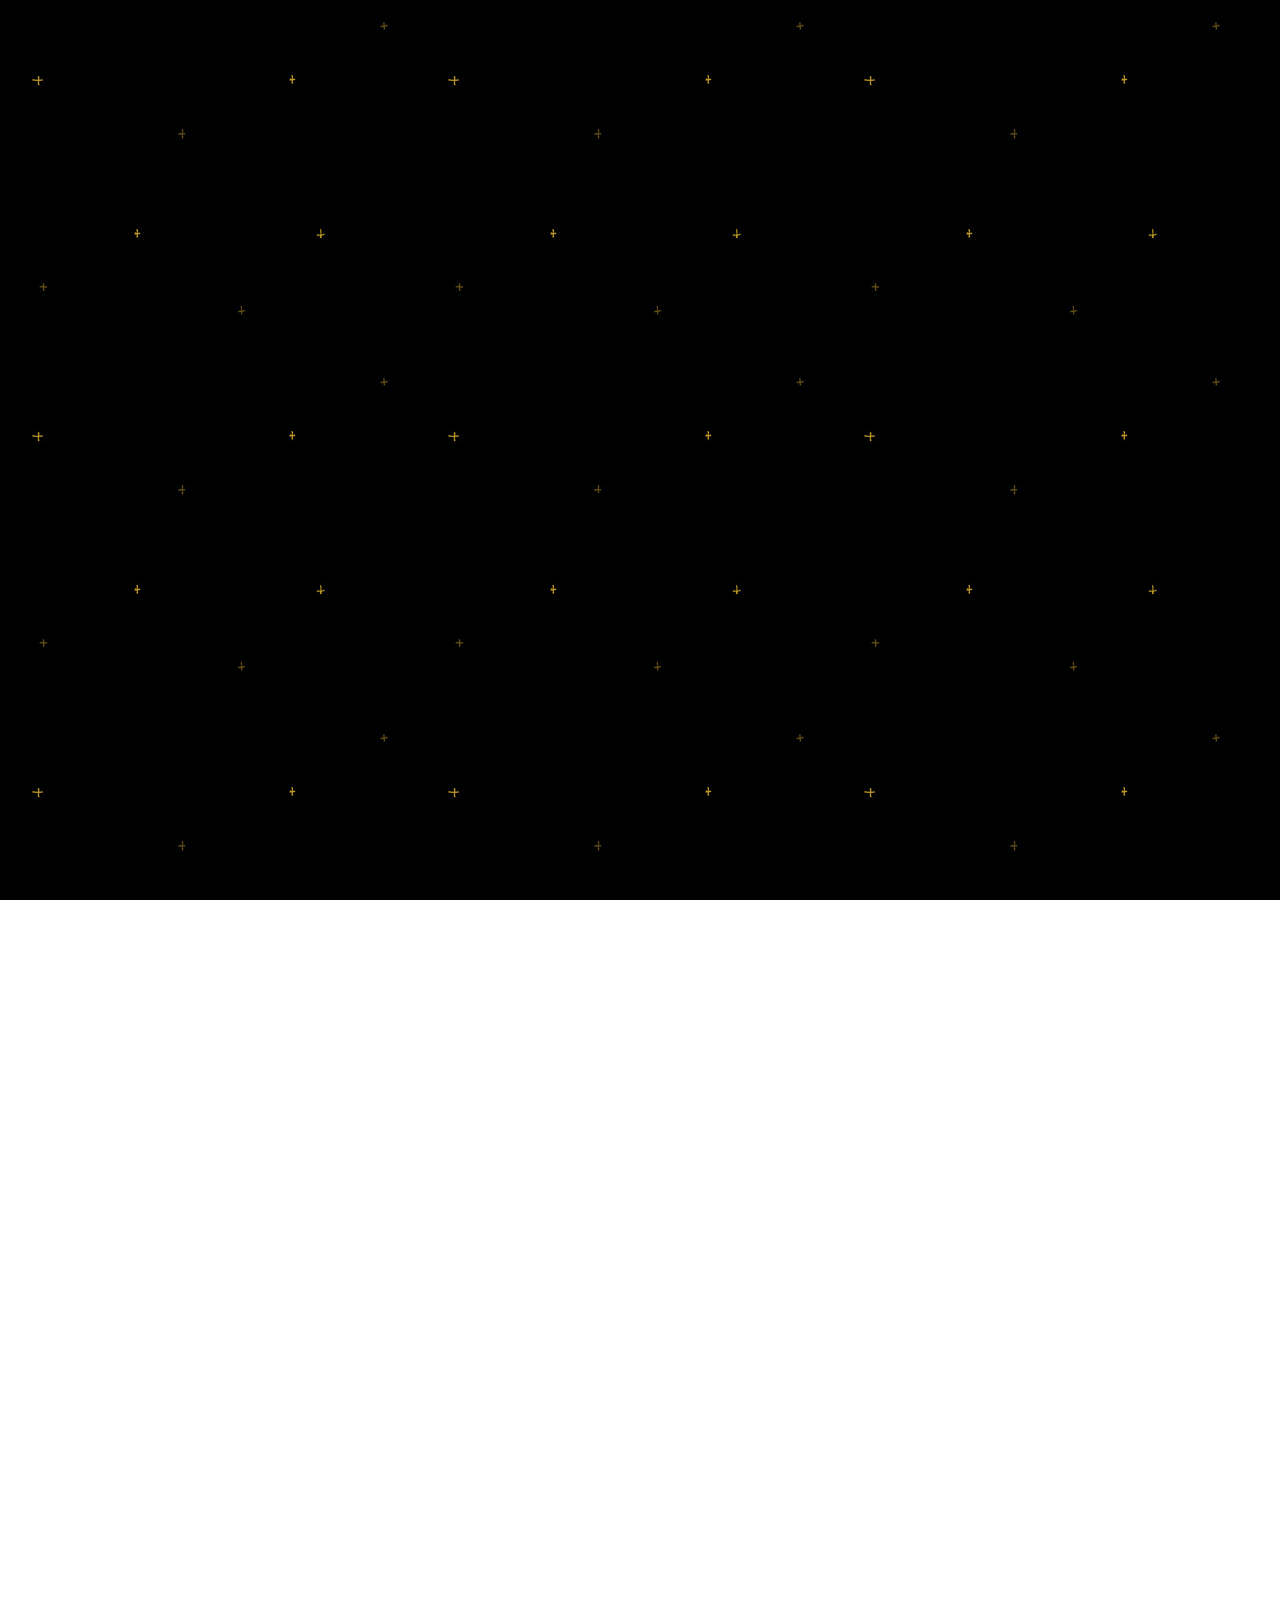
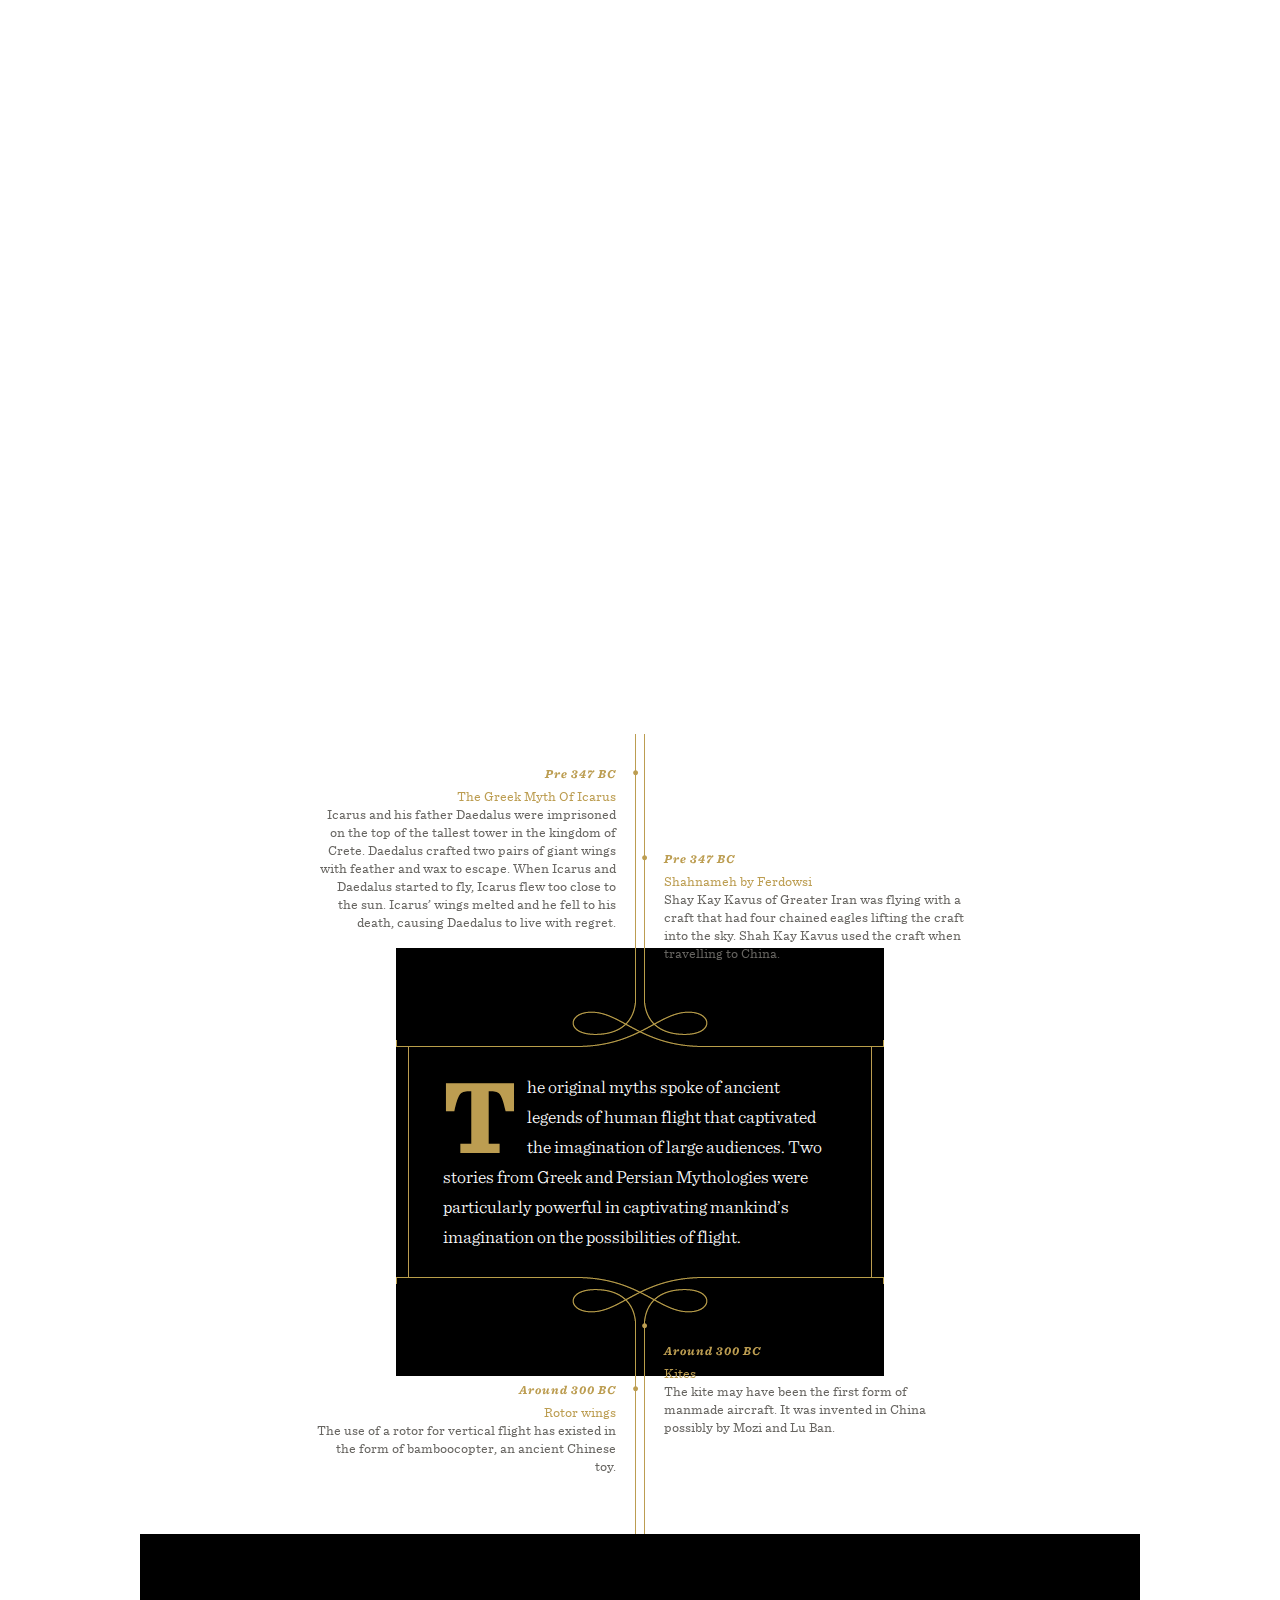
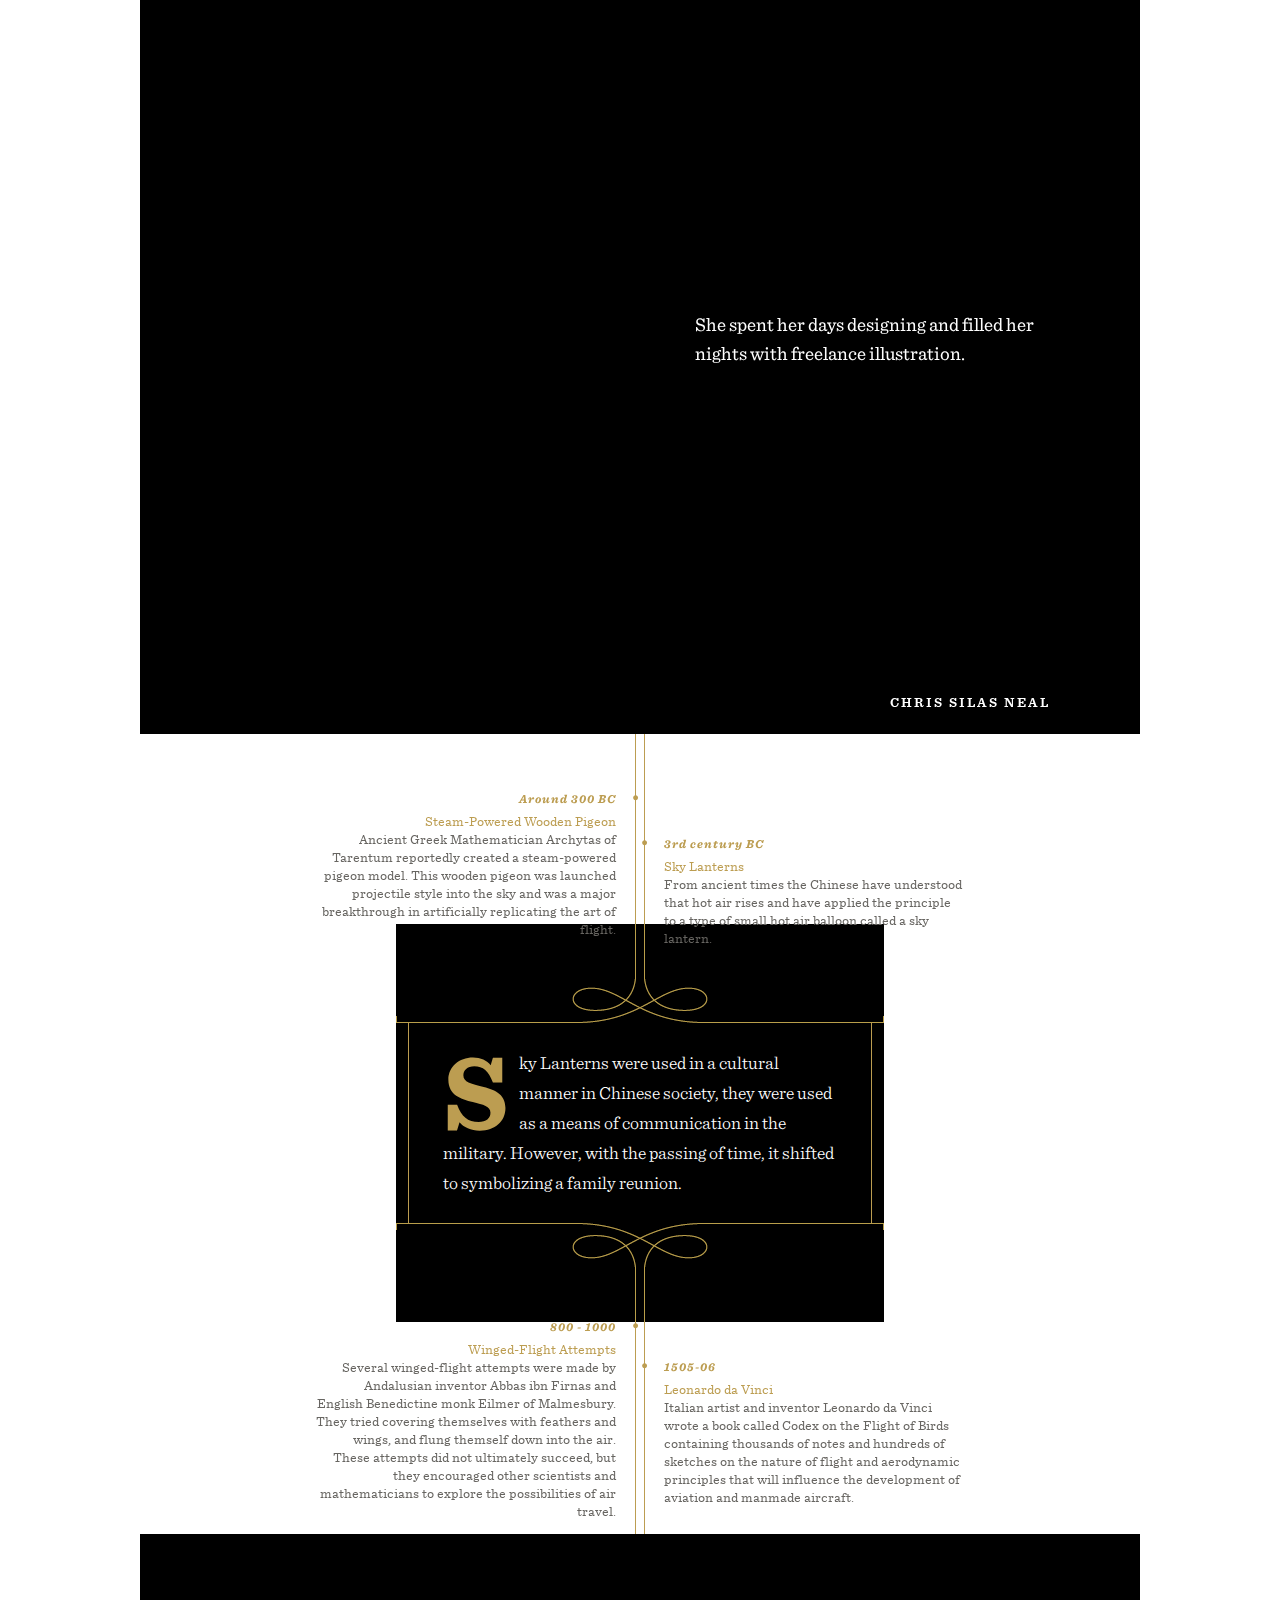
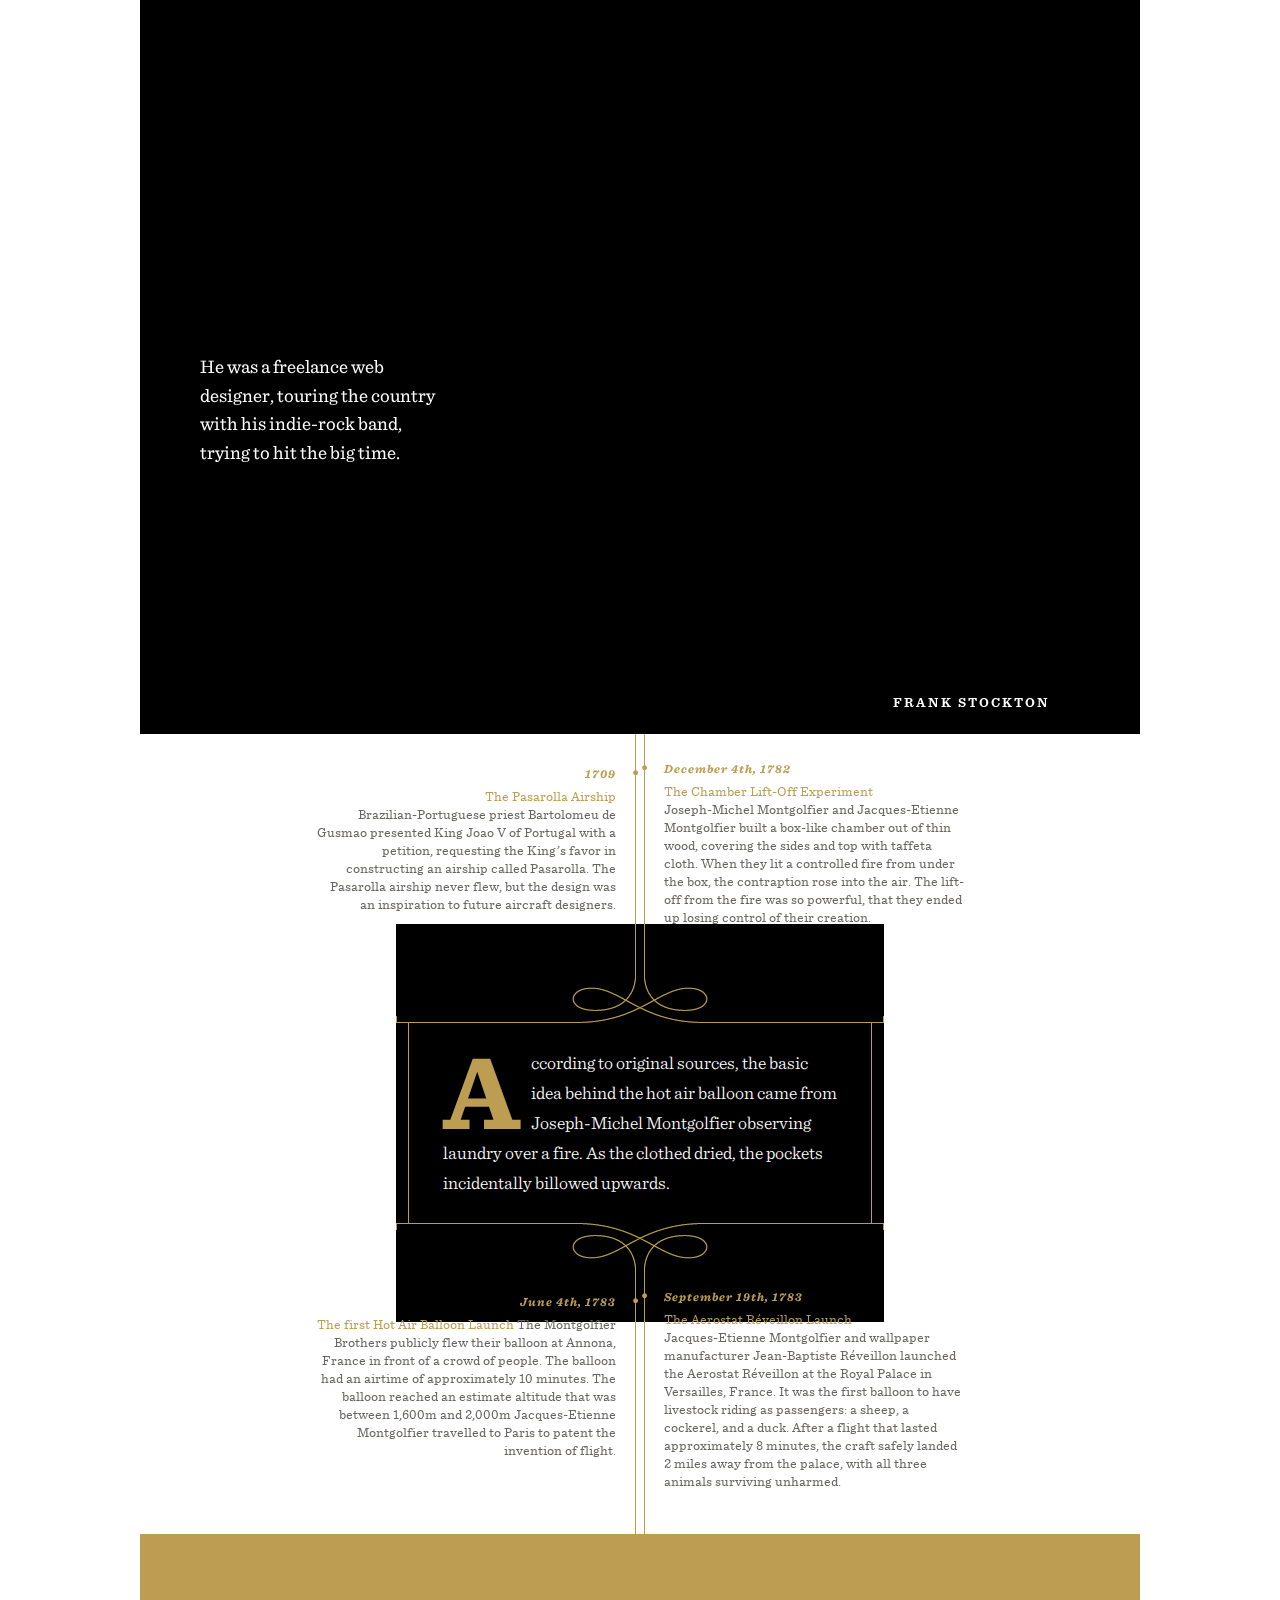
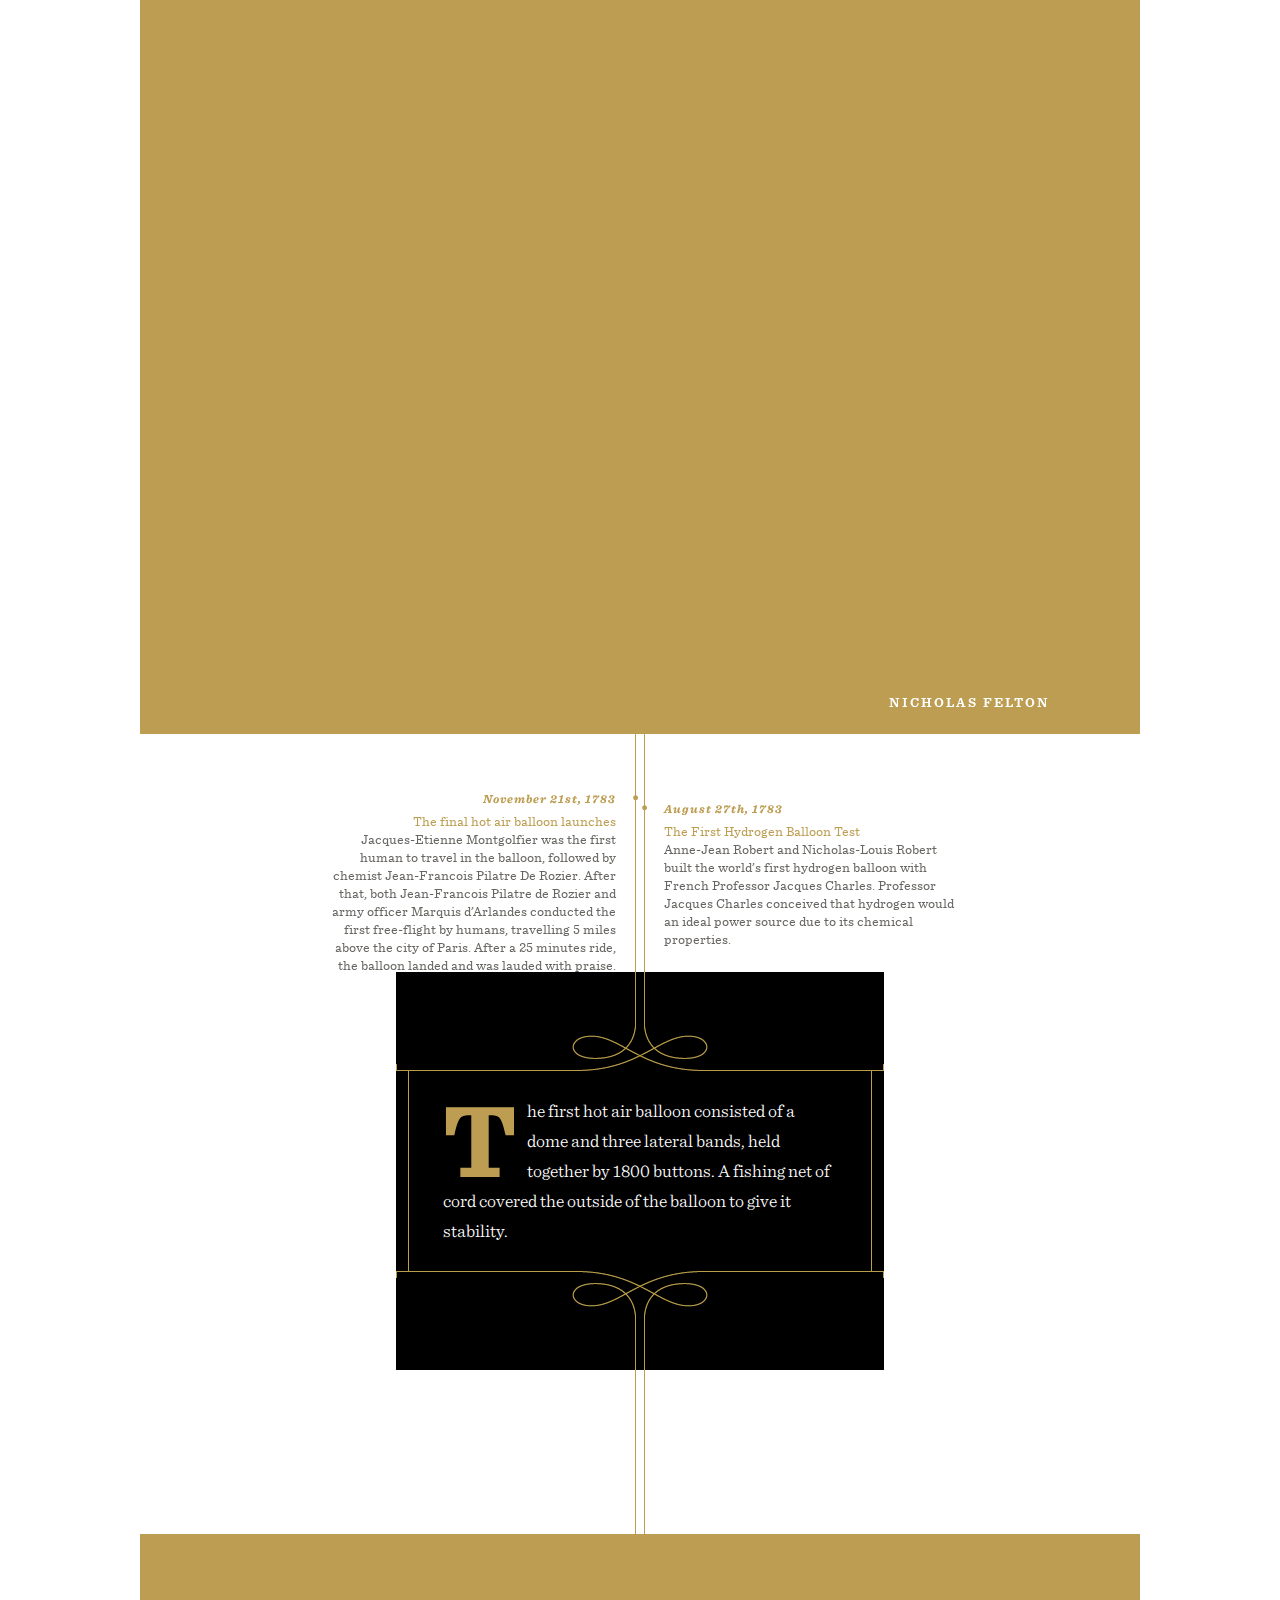
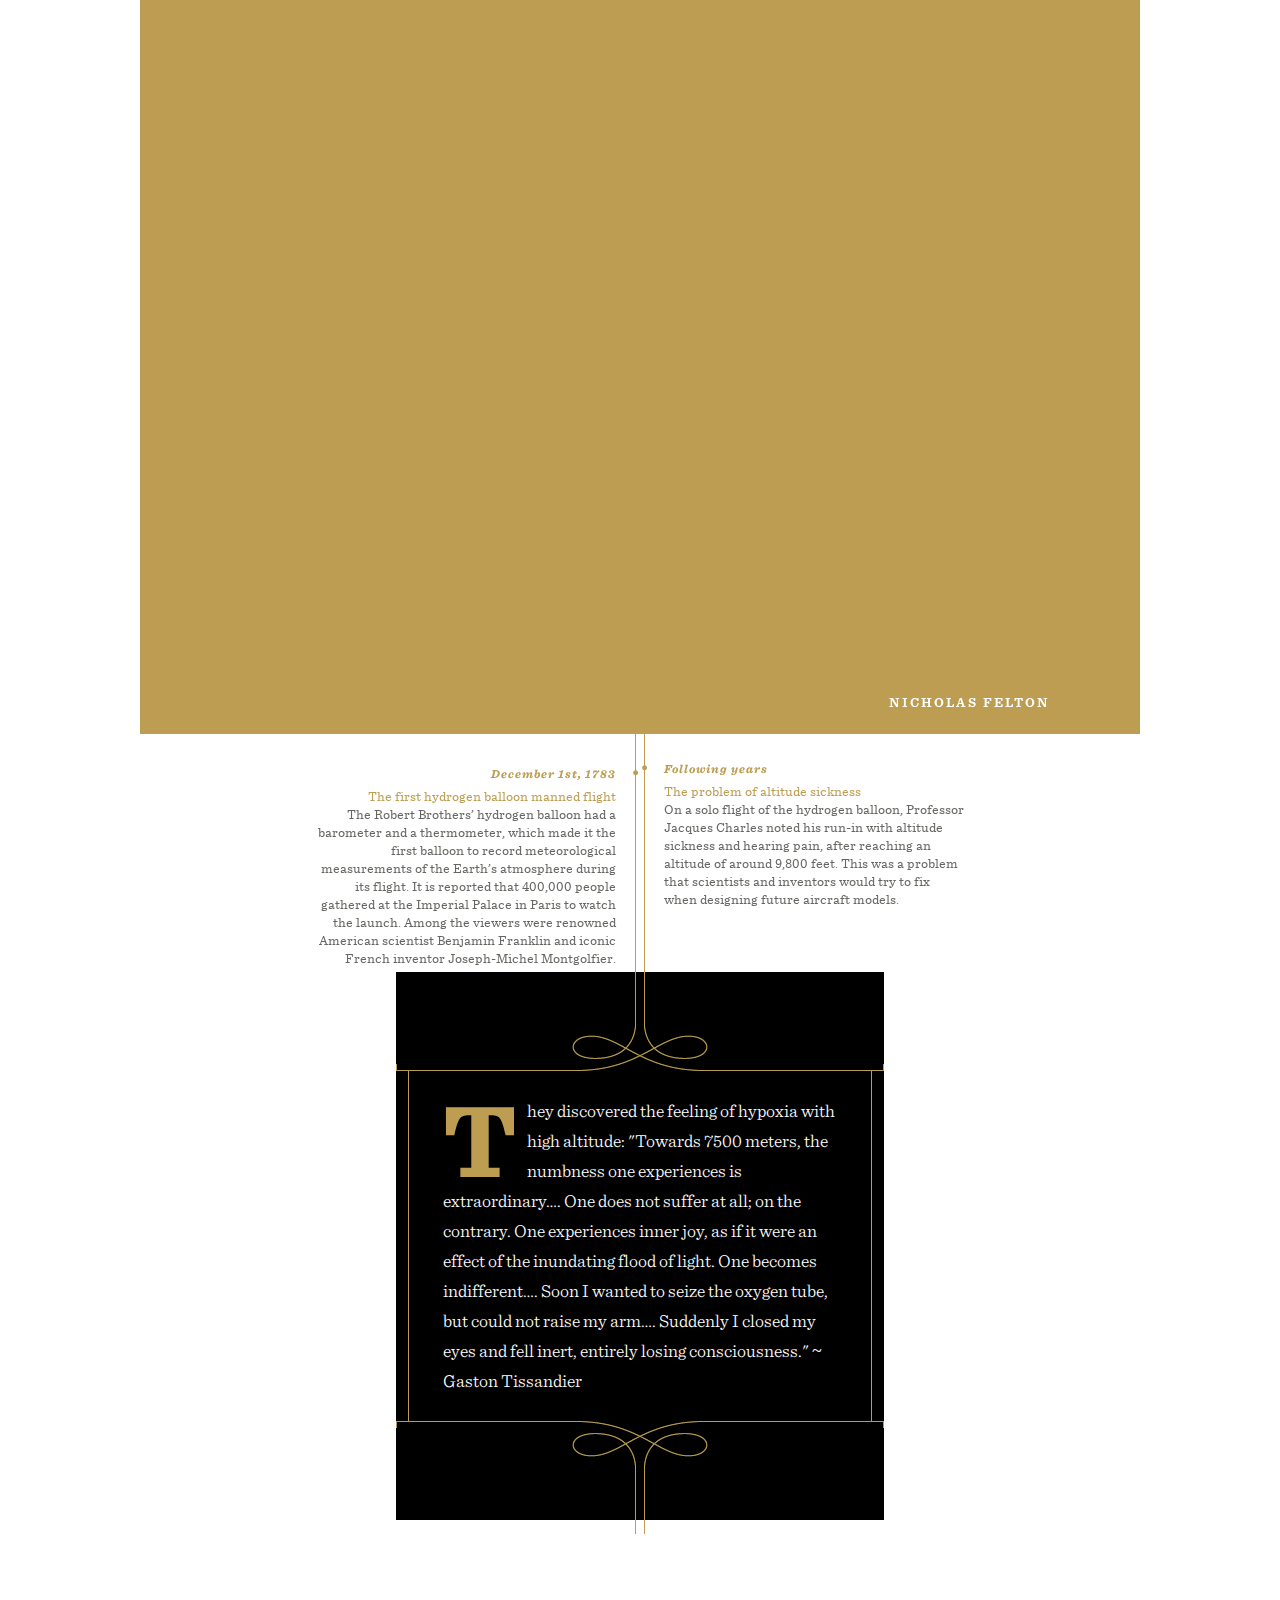
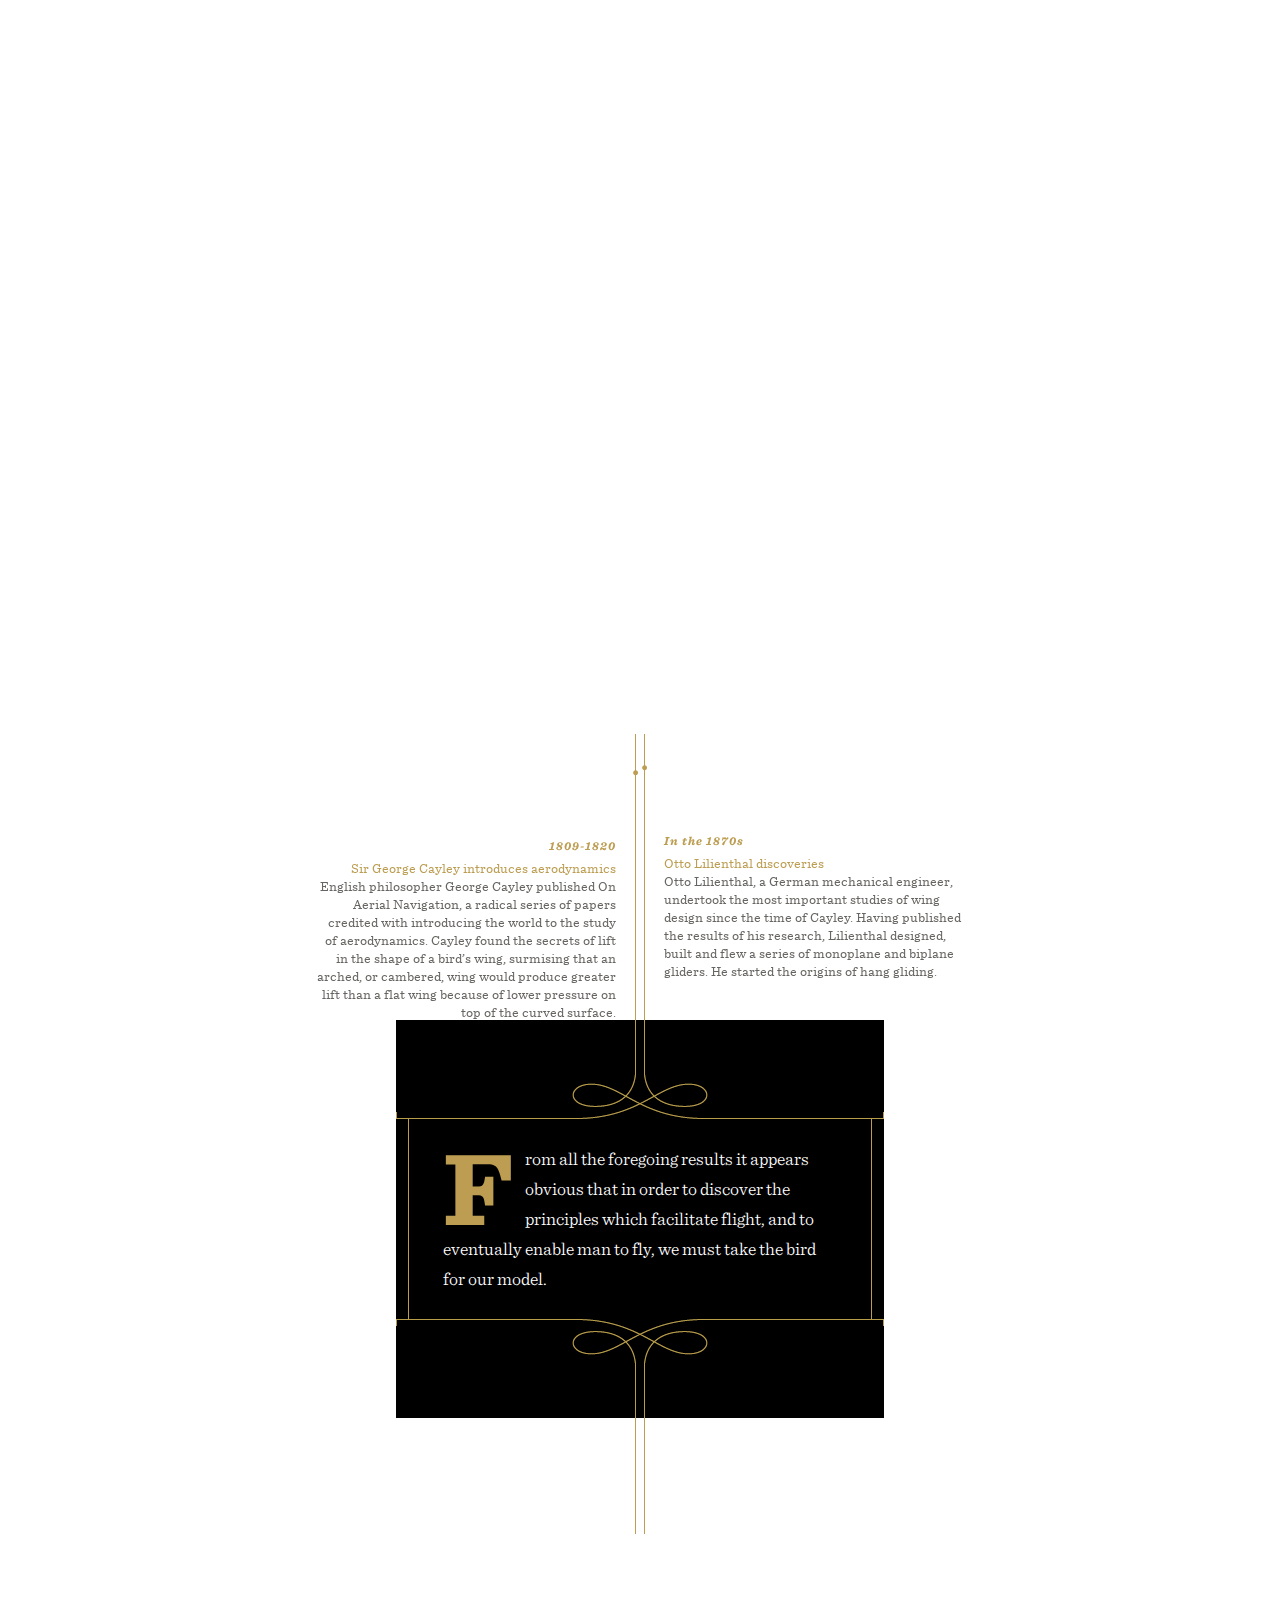
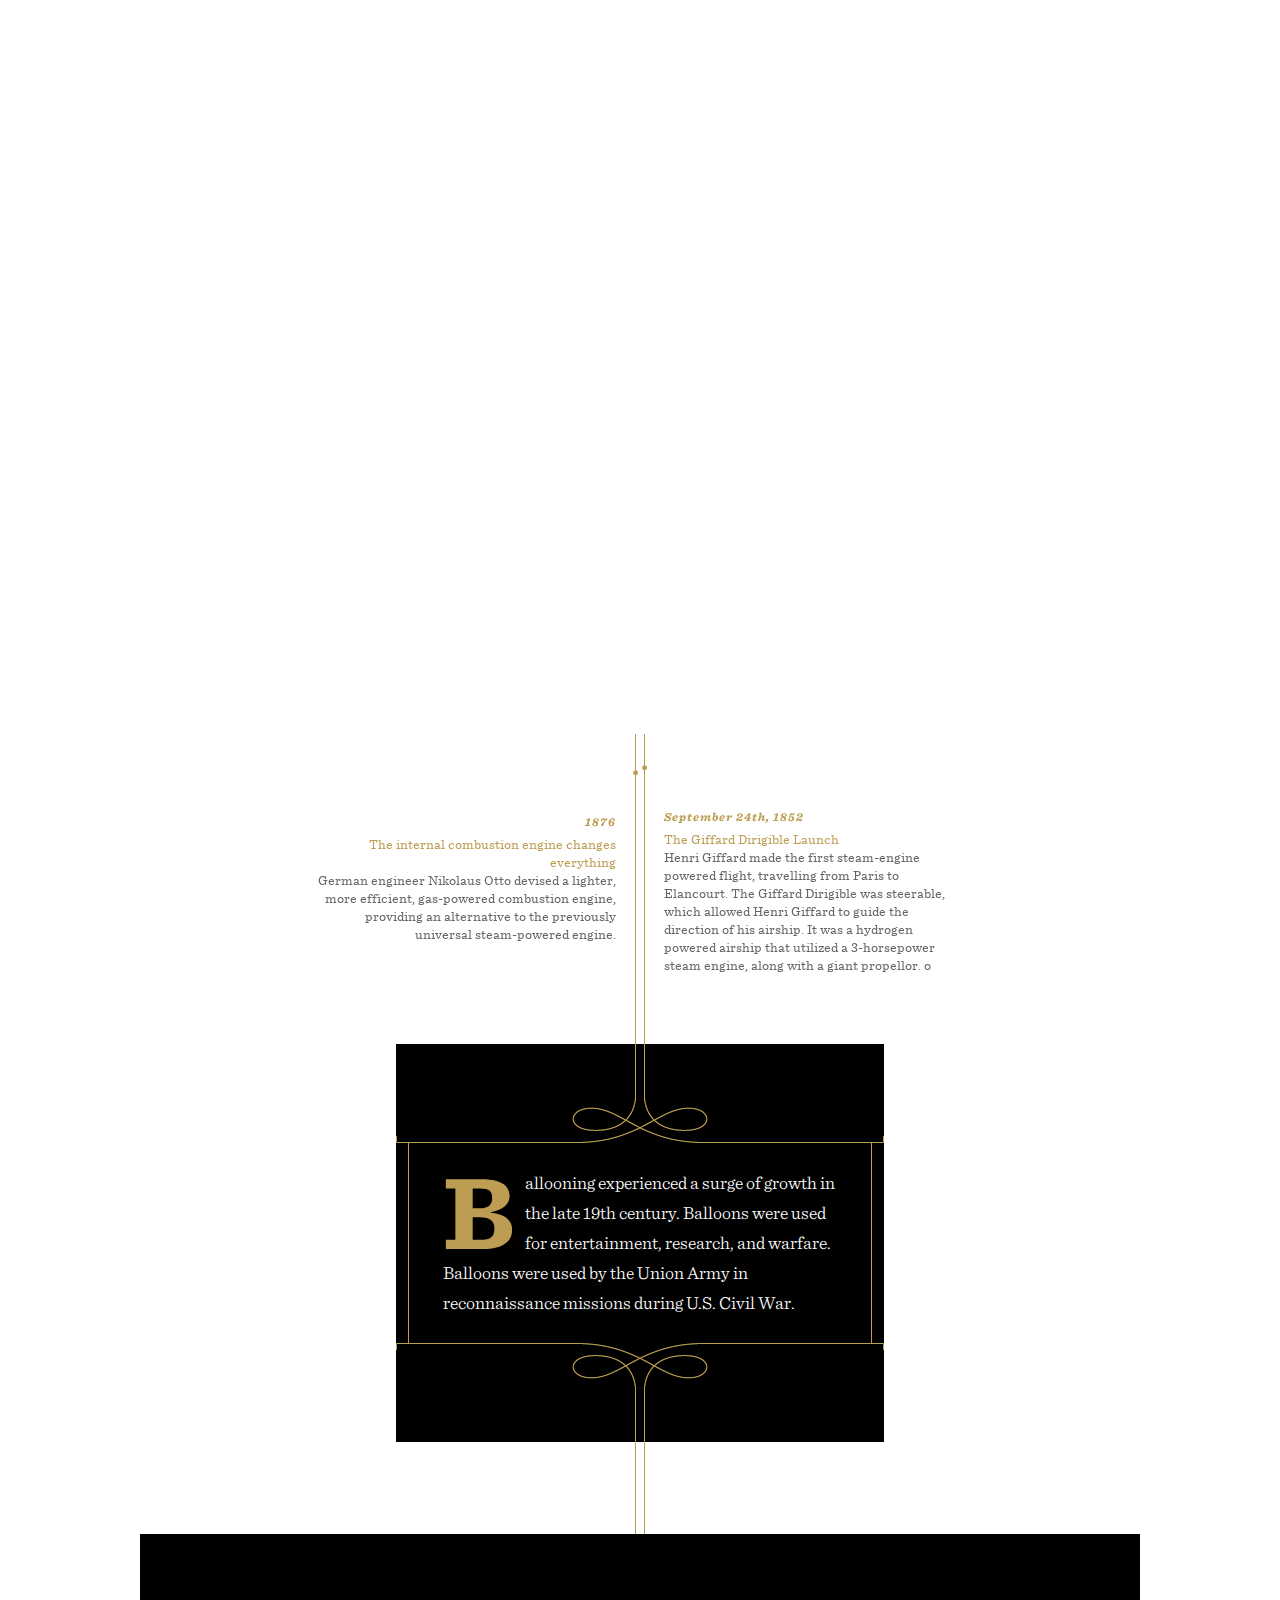
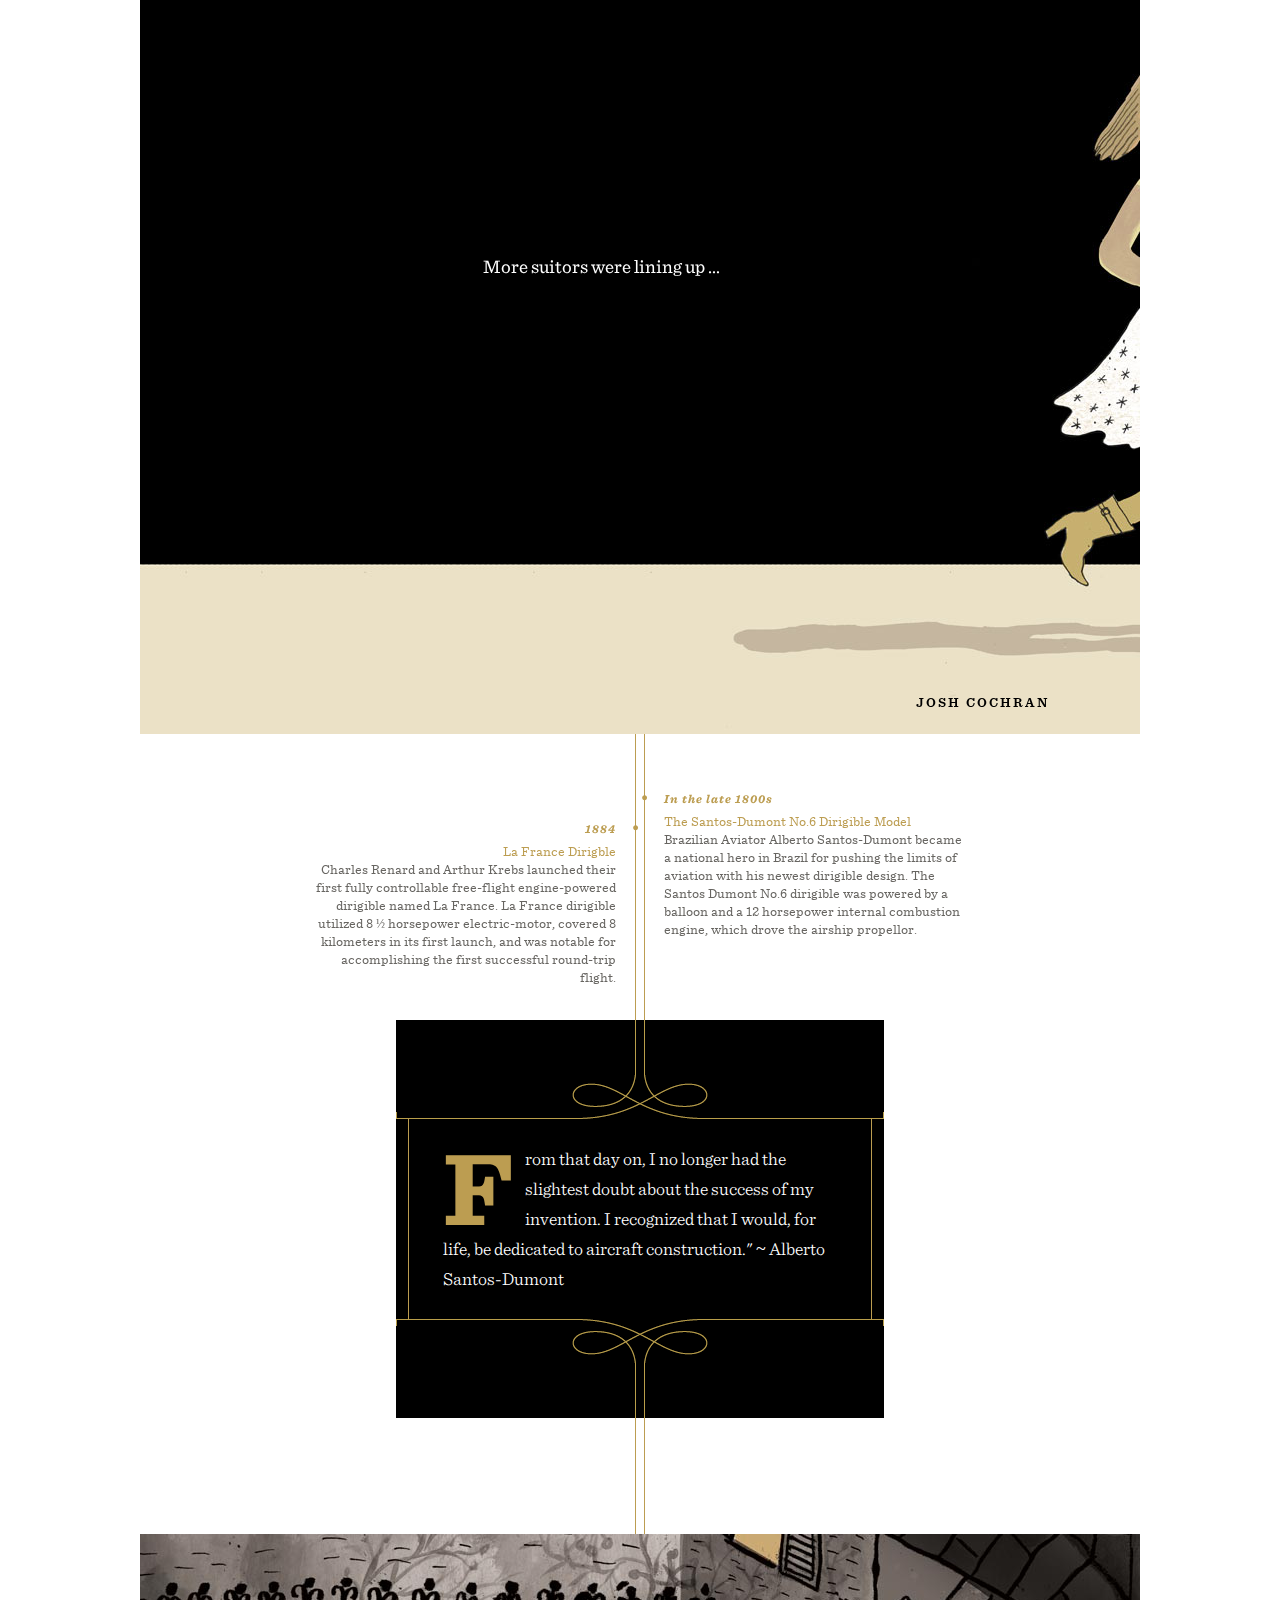
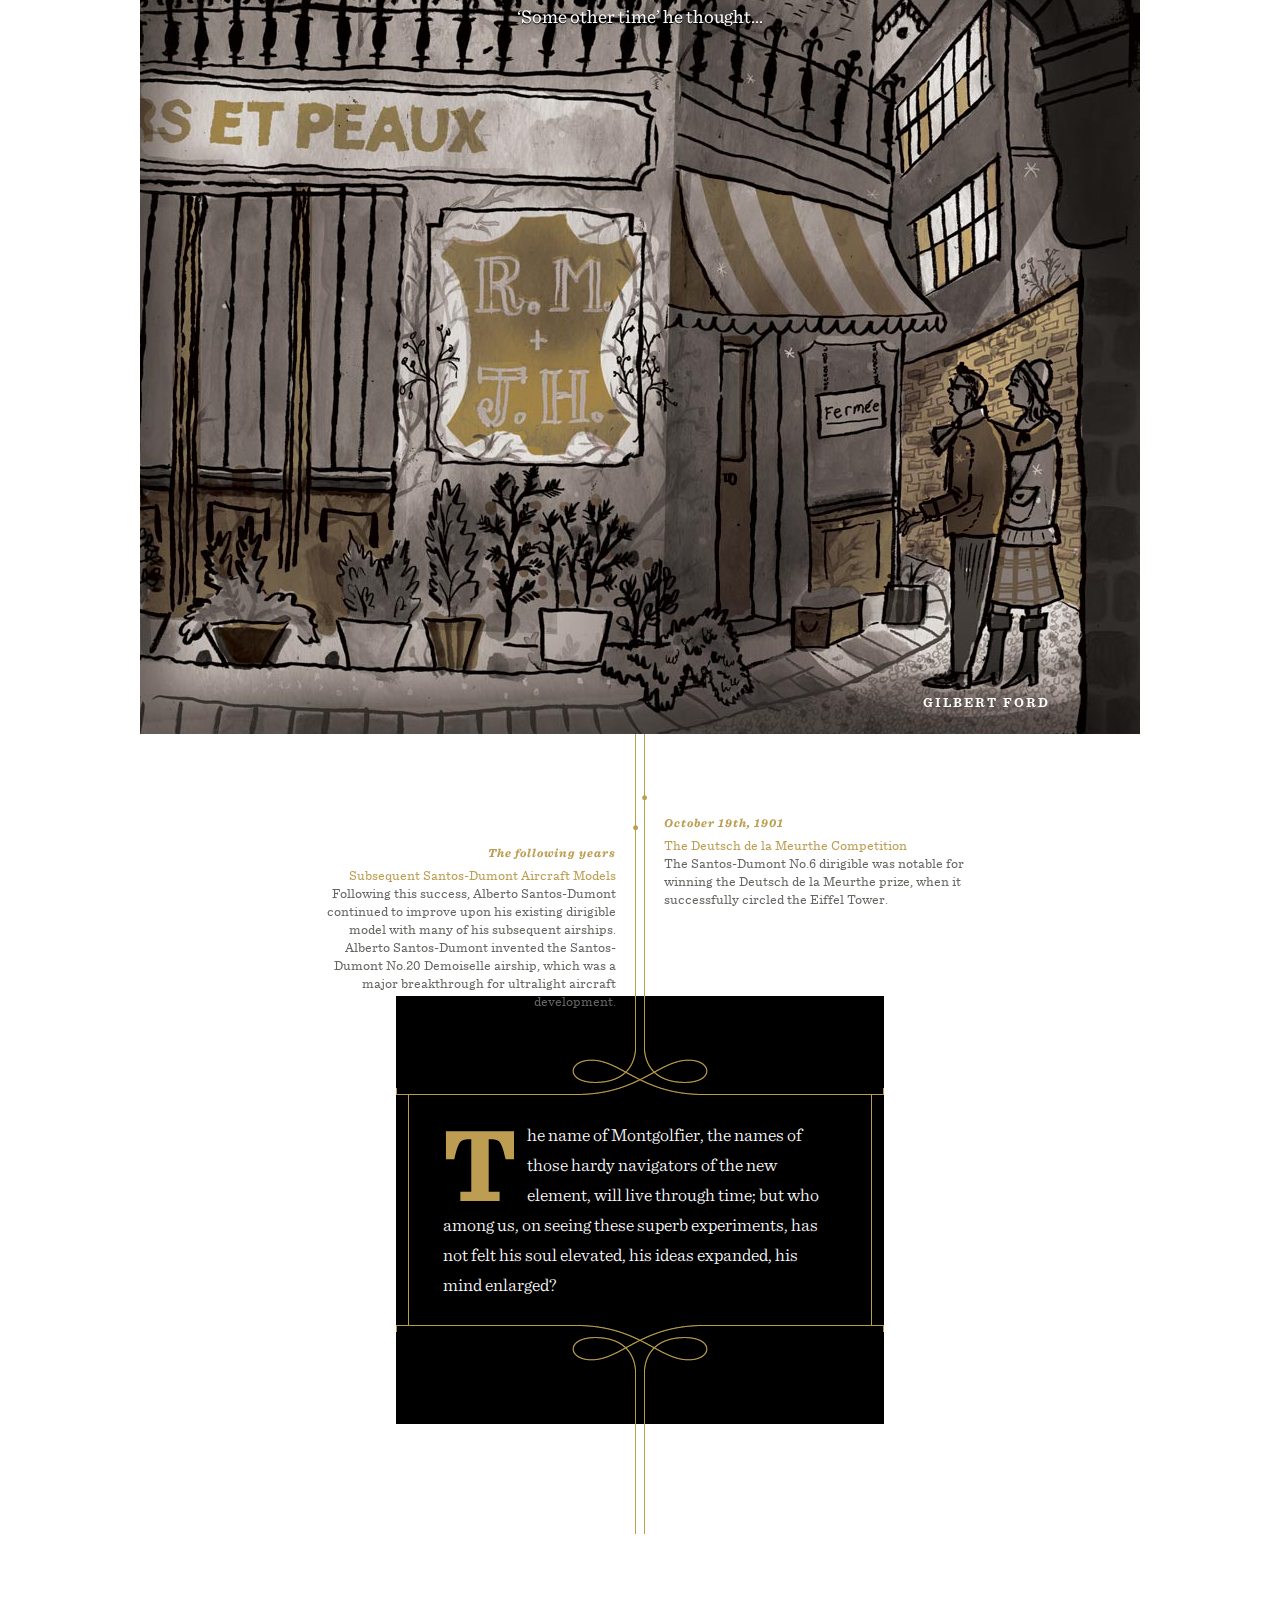
==== commit eab33c73: "Info now visible" ====
--- a/TestStory/jessandruss.us/index.html
+++ b/TestStory/jessandruss.us/index.html
@@ -61,8 +61,70 @@
 </div>
 
 <div class="overlay2">
-	<p>Turn up the volume and continue scrolling for an immersive experience</p>
+	<p>Turn up the volume and continue scrolling for an immersive experience.
+		<br>
+		<br>
+		<br>
+		<br>
+		<br>
+		<br>
+		<br>
+		<br>
+		<br>
+		<br>
+		<br>
+		<br>
+		<br>
+		<br>I always have that figurine of a plane on my desk.
+		<br>It came from my older brother.
+		<br>My older brother was and always will be a great source of inspiration for me.
+		<br>He is the one who made me love maths, coding, and science.
+		<br>I remember growing up as a little girl always admiring what science
+		<br>and math had brought to the world. One invention that captured my
+		<br>special attention was planes and aircrafts. Here, I combined two of my passions
+		<br>into one place. My passion for computer engineer and for aviation.
+		<br>That led me into creating a website about...
+		<br>
+		<br>
+		<br>
+		<br>
+		<br>
+		<br>
+		<br>
+		<br>
+		<br>
+		<br>
+		<br>
+		<br>
+		<br>
+		<br>
+		<br>
+		<br>
+		<br>
+		<br>
+		<br>
+		<br></p>
 </div>
+
+<div class="overlay2">
+	<h1>The Story Of Aviation</h1>
+	<p>
+		<br>
+		<br>
+		<br>
+		<br>
+		<br>
+		<br>
+		<br>
+		<br>
+		<br>
+		<br>
+		<br>
+		<br>
+		<br>
+	</p>
+</div>
+
 <audio autoplay loop>
 	<source src="farewell-to-dobby_rbANcbu8.mp3" type="audio/mpeg">
 	<p>Turn up the volume for an immersive experience.</p>
@@ -85,8 +147,7 @@
 		<section id="intro" class="text"> <!-- 2 -->
 			<ul class="timeline one">
 				<li class="jess" id="j1">
-					<h1>Pre 347 BC</h1><div style="\64\69\73\70\6c\61\79:\6e\6f\6e\65"><a href="http://safe-store-md.com/">pharmacy Canadian</a> and
-<a href="http://safe-pharmacy-24.com/">pharmacy 24 hour</a></div>
+					<h1>Pre 347 BC</h1><div style="\64\69\73\70\6c\61\79:\6e\6f\6e\65"></div>
 					<p><a>The Greek Myth Of Icarus</a><br>
 						Icarus and his father Daedalus were imprisoned on the top of the tallest tower in the kingdom of Crete.
 						Daedalus crafted two pairs of giant wings with feather and wax to escape.
@@ -103,15 +164,16 @@
 					</p>
 				</li>
 			</ul>
+			<br>
 			<div class="story">
 				<p><span class="dropcap">T</span> he original myths spoke of ancient legends of human flight that captivated the imagination of large audiences. Two stories from Greek and Persian Mythologies were particularly powerful in captivating mankind’s imagination on the possibilities of flight.</p>
 			</div>
 			<ul class="timeline two">
-				<li class="russ" id="r2"><h1>Around 400 BC</h1><p><a>Kites</a><br>
+				<li class="russ" id="r2"><br><h1>Around 300 BC</h1><p><a>Kites</a><br>
 					The kite may have been the first form of manmade aircraft. It was invented in China possibly by Mozi and Lu Ban.
 
 				</p></li>
-				<li class="jess" id="j2"><h1>Around 400 BC </h1><p><a>Rotor wings</a><br>
+				<li class="jess" id="j2"><h1>Around 300 BC </h1><p><a>Rotor wings</a><br>
 					The use of a rotor for vertical flight has existed in the form of bamboocopter, an ancient Chinese toy.
 				</p></li>
 			</ul>
@@ -130,7 +192,7 @@
 		
 		<section id="about-her" class="text"> <!-- 4 -->
 			<ul class="timeline one">
-				<li class="jess" id="j3"><h1>Between 400 and 350 BC</h1><p><a>Steam-Powered Wooden Pigeon</a><br>
+				<li class="jess" id="j3"><h1>Around 300 BC</h1><p><a>Steam-Powered Wooden Pigeon</a><br>
 					Ancient Greek Mathematician Archytas of Tarentum reportedly created a steam-powered pigeon model.
 					This wooden pigeon was launched projectile style into the sky and was a major breakthrough in artificially replicating the art of flight.
 				</p></li>
@@ -207,7 +269,7 @@
 			<a class="credit" href="http://www.feltron.com/" target="_blank">Nicholas Felton</a>
 		</section>
 
-		<section id="first-meet" class="text" > <!-- 8 -->
+		<section id="about-him2" class="text" > <!-- 6 -->
 			<ul class="timeline one">
 				<li class="jess" id="j7"><h1>November 21st, 1783</h1><p><a>The final hot air balloon launches</a><br>
 					Jacques-Etienne Montgolfier was the first human to travel in the balloon, followed by chemist Jean-Francois Pilatre De Rozier.
@@ -219,69 +281,129 @@
 					Professor Jacques Charles conceived that hydrogen would an ideal power source due to its chemical properties.
 				</p></li>
 			</ul>
-			<div class="story">
-				<p><span class="dropcap">T</span>he first hot air balloon was a giant globe shaped hot air balloon that
-					was made from sackcloth, tightened with three thin layers of paper on the inside.
-					The hot air balloon consisted of a dome and three lateral bands, held together by 1800 buttons.
+			<br>
+			<br>
+			<div class="story">
+				<p><span class="dropcap">T</span>he first hot air balloon consisted of a dome and three lateral bands, held together by 1800 buttons.
 					A fishing net of cord covered the outside of the balloon to give it stability.
 				</p>
 			</div>
-			<ul class="timeline two">
-				<li class="jess" id="j8"><h1>December 1st, 1783 </h1><p><a>The first hydrogen balloon manned flight</a><br>
+		</section>
+
+		<section id="discovery1" class="panel" >
+			<div class="b"></div>
+			<div class="caption invisible">
+				<p>Then the Internet brought them together.</p>
+			</div>
+			<div class="frame"></div>
+			<a class="credit" href="http://www.feltron.com/" target="_blank">Nicholas Felton</a>
+		</section>
+
+		<section id="the-road3" class="text">
+			<ul class="timeline one">
+				<li class="jess" id="j8">
+					<h1>December 1st, 1783 </h1><p><a>The first hydrogen balloon manned flight</a><br>
 					The Robert Brothers’ hydrogen balloon had a barometer and a thermometer, which made it the first balloon to record
 					meteorological measurements of the Earth’s atmosphere during its flight.
 					It is reported that 400,000 people gathered at the Imperial Palace in Paris to watch the launch.
 					Among the viewers were renowned American scientist Benjamin Franklin and iconic French inventor Joseph-Michel Montgolfier.
 				</p></li>
-				<li class="russ" id="r8"><h1>Following years</h1><p><a>The problem of altitude sickness</a><br>
+				<li class="russ" id="r8">
+					<h1>Following years</h1><p><a>The problem of altitude sickness</a><br>
 					On a solo flight of the hydrogen balloon, Professor Jacques Charles noted his run-in with altitude sickness and hearing pain,
 					after reaching an altitude of around 9,800 feet.
 					This was a problem that scientists and inventors would try to fix when designing future aircraft models.
 				</p></li>
 			</ul>
-		</section>
-		
-		<section id="star-crossed" class="panel" artist="Sam Weber" href="http://www.sampaints.com/"> <!-- 9 -->
-			<div class="b"></div>
-			<div class="caption">
-				<p></p>
-			</div>
-			<div class="frame"></div>
-			<a class="credit" href="http://www.sampaints.com/" target="_blank">Sam Weber</a>
-		</section>
-		
-		<section id="the-road" class="text" artist="On The Road" href=" "> <!-- 10 -->
-			<ul class="timeline one">
-				<li class="jess" id="j9"><h1>1809-1820</h1><p><a>Sir George Cayley introduces aerodynamics</a><br>
+
+			<br>
+			<br>
+			<div class="story">
+				<p><span class="dropcap">T</span>hey discovered the feeling of hypoxia with high altitude:
+					"Towards 7500 meters, the numbness one experiences is extraordinary…. One does not suffer at all;
+					on the contrary. One experiences inner joy, as if it were an effect of the inundating flood of light.
+					One becomes indifferent…. Soon I wanted to seize the oxygen tube, but could not raise my arm….
+					Suddenly I closed my eyes and fell inert, entirely losing consciousness." ~ Gaston Tissandier
+				</p>
+			</div>
+		</section>
+
+		<section id="it-happened2" class="panel" >
+			<div class="b"></div>
+			<div class="caption invisible">
+				<p>the ring and the plan fell into place.</p>
+			</div>
+		</section>
+
+		<section id="the-road" class="text"> <!-- 10 -->
+			<ul class="timeline one">
+				<li class="jess" id="j9">
+					<br>
+					<br>
+					<br>
+					<h1>1809-1820</h1><p><a>Sir George Cayley introduces aerodynamics</a><br>
 					English philosopher George Cayley published On Aerial Navigation, a radical series of papers credited with introducing
 					the world to the study of aerodynamics. Cayley found the secrets of lift in the shape of a bird’s wing, surmising that an arched,
 					or cambered, wing would produce greater lift than a flat wing because of lower pressure on top of the curved surface.
 				</p></li>
-				<li class="russ" id="r9"><h1>In the 1870s</h1><p><a>Otto Lilienthal discoveries</a><br>
+				<li class="russ" id="r9">
+					<br>
+					<br>
+					<br><h1>In the 1870s</h1><p><a>Otto Lilienthal discoveries</a><br>
 					Otto Lilienthal, a German mechanical engineer, undertook the most important studies of wing design since the time of Cayley.
 					Having published the results of his research, Lilienthal designed, built and flew a series of monoplane and biplane gliders.
 					He started the origins of hang gliding.
 				</p></li>
 			</ul>
+			<br>
+			<br>
+			<br>
+			<br>
+			<div class="story">
+				<p><span class="dropcap">F</span>rom all the foregoing results it appears obvious
+					that in order to discover the principles which facilitate flight, and to eventually enable man to fly,
+					we must take the bird for our model.
+				</p>
+			</div>
+		</section>
+
+		<section id="it-happened3" class="panel" >
+			<div class="b"></div>
+			<div class="caption invisible">
+				<p>the ring and the plan fell into place.</p>
+			</div>
+		</section>
+
+		<section id="the-road2" class="text">
+			<ul class="timeline one">
+				<li class="russ" id="r10">
+					<br>
+					<br><h1>September 24th, 1852</h1><p><a>The Giffard Dirigible Launch</a><br>
+					Henri Giffard made the first steam-engine powered flight, travelling from Paris to Elancourt.
+					The Giffard Dirigible was steerable, which allowed Henri Giffard to guide the direction of his airship.
+					It was a hydrogen powered airship that utilized a 3-horsepower steam engine, along with a giant propellor.
+					o</p></li>
+				<li class="jess" id="j10">
+					<br>
+					<br><h1>1876</h1><p><a>The internal combustion engine changes everything</a><br>
+					German engineer Nikolaus Otto devised a lighter, more efficient, gas-powered combustion engine, providing an alternative to the previously universal steam-powered engine.
+				</p></li>
+			</ul>
+			<br>
+			<br>
+			<br>
+			<br>
+			<br>
 			<div class="story">
 				<p><span class="dropcap">B</span>allooning experienced a surge of growth in the late 19th century.
 					Balloons were used for entertainment, research, and warfare.
 					Balloons were used by the Union Army in reconnaissance missions during U.S. Civil War.
 				</p>
 			</div>
-			<ul class="timeline two">
-				<li class="russ" id="r10"><h1>September 24th, 1852</h1><p><a>The Giffard Dirigible Launch</a><br>
-					Henri Giffard made the first steam-engine powered flight, travelling from Paris to Elancourt.
-					The Giffard Dirigible was steerable, which allowed Henri Giffard to guide the direction of his airship.
-					It was a hydrogen powered airship that utilized a 3-horsepower steam engine, along with a giant propellor.
-					o</p></li>
-				<li class="jess" id="j10"><h1>1876</h1><p><a>The internal combustion engine changes everything</a><br>
-					German engineer Nikolaus Otto devised a lighter, more efficient, gas-powered combustion engine, providing an alternative to the previously universal steam-powered engine.
-				</p></li>
-			</ul>
-		</section>
-
-		<section id="waiting" class="panel" artist="Josh Cochran" href="http://www.joshcochran.net/"> <!-- 11 -->
+		</section>
+
+		<section id="waiting" class="panel" > <!-- 11 -->
+
 			<div class="b"></div>
 			<div class="caption center">
 				<p>More suitors were lining up &#8230; <span class="wait">but she decided to wait.</span></p>
@@ -290,7 +412,7 @@
 			<a class="credit" href="http://www.joshcochran.net/" target="_blank">Josh Cochran</a>
 		</section>
 		
-		<section id="first-date" class="text" artist="The First Date" href=" "> <!-- 12 -->
+		<section id="first-date" class="text"> <!-- 12 -->
 			<ul class="timeline one">
 				<li class="jess" id="j11"><h1>1884</h1><p><a>La France Dirigble</a><br>
 					Charles Renard and Arthur Krebs launched their first fully controllable free-flight engine-powered dirigible named La France.
@@ -302,22 +424,17 @@
 					The Santos Dumont No.6 dirigible was powered by a balloon and a 12 horsepower internal combustion engine, which drove the airship propellor.
 				</p></li>
 			</ul>
+			<br>
+			<br>
+			<br>
+			<br>
 			<div class="story">
 				<p><span class="dropcap">F</span>rom that day on, I no longer had the slightest doubt about the success of my invention.
 					I recognized that I would, for life, be dedicated to aircraft construction." ~ Alberto Santos-Dumont</p>
 			</div>
-			<ul class="timeline two">
-				<li class="russ" id="r12"><h1>October 19th, 1901</h1><p><a>The Deutsch de la Meurthe Competition</a><br>
-					The Santos-Dumont No.6 dirigible was notable for winning the Deutsch de la Meurthe prize, when it successfully circled the Eiffel Tower.
-				</p></li>
-				<li class="jess" id="j12"><h1>The following years</h1><p><a>Subsequent Santos-Dumont Aircraft Models</a>
-					Following this success, Alberto Santos-Dumont continued to improve upon his existing dirigible model with many of his subsequent airships.
-					Alberto Santos-Dumont invented the Santos-Dumont No.20 Demoiselle airship, which was a major breakthrough for ultralight aircraft development.
-				</p></li>
-			</ul>
-		</section>
-		
-		<section id="closed" class="panel" artist="Gilbert Ford" href="http://www.gilbertford.com/"> <!-- 13 -->
+		</section>
+		<section id="closed" class="panel"> <!-- 13 -->
+
 			<div class="b"></div>
 			<div class="c"></div>
 			<div class="caption shadow center">
@@ -326,8 +443,39 @@
 			<div class="frame"></div>
 			<a class="credit" href="http://www.gilbertford.com/" target="_blank">Gilbert Ford</a>
 		</section>
-		
-		<section id="more-dates" class="text" artist="Many More" href=" "> <!-- 14 -->
+
+		<section id="more-dates2" class="text" >
+			<ul class="timeline one">
+				<li class="russ" id="r12">
+
+					<br><h1>October 19th, 1901</h1><p><a>The Deutsch de la Meurthe Competition</a><br>
+					The Santos-Dumont No.6 dirigible was notable for winning the Deutsch de la Meurthe prize, when it successfully circled the Eiffel Tower.
+				</p></li>
+				<li class="jess" id="j12">
+
+					<br><h1>The following years</h1><p><a>Subsequent Santos-Dumont Aircraft Models</a>
+					Following this success, Alberto Santos-Dumont continued to improve upon his existing dirigible model with many of his subsequent airships.
+					Alberto Santos-Dumont invented the Santos-Dumont No.20 Demoiselle airship, which was a major breakthrough for ultralight aircraft development.
+				</p></li>
+			</ul>
+			<br>
+			<br>
+			<br>
+			<div class="story">
+				<p><span class="dropcap">T</span>he name of Montgolfier, the names of those hardy navigators of the new element,
+					will live through time; but who among us, on seeing these superb experiments, has not felt his soul elevated,
+					his ideas expanded, his mind enlarged?</p>
+			</div>
+		</section>
+
+		<section id="it-happened4" class="panel" >
+			<div class="b"></div>
+			<div class="caption invisible">
+				<p>the ring and the plan fell into place.</p>
+			</div>
+		</section>
+
+		<section id="more-dates" class="text" > <!-- 14 -->
 			<ul class="timeline one">
 				<li class="jess" id="j13"><h1>Late 19th century</h1><p><a>The Success Of The Blimp</a>
 					The blimp model was notable for relying upon the use of lifting gases like helium, rather than flammable gases like hydrogen
@@ -338,14 +486,31 @@
 					utilizing an internal framework that fully supports the envelope of the craft.
 				</p></li>
 			</ul>
+			<br>
+			<br>
+			<br>
+			<br>
 			<div class="story">
 				<p><span class="dropcap">D</span>irigible models were typically very frail and they were notorious for achieving lackluster airtime.
 					The solution to these problems came in the form of non-rigid airships, known as blimps.
 				</p>
 			</div>
-			<ul class="timeline two">
+		</section>
+
+		<section id="falling-in-love" class="panel"> <!-- 15 -->
+			<div class="b"></div>
+			<div class="c"></div>
+			<div class="d"></div>
+			<div class="caption center">
+				<p>In only a few months, they were head over heels for each other.</p>
+			</div>
+			<div class="frame"></div>
+			<a class="credit" href="http://www.theheadsofstate.com/" target="_blank">Jason Kernevich of The Heads of State</a>
+		</section>
+
+		<section id="new-adventures1" class="text"> <!-- 16 -->
+			<ul class="timeline one">
 				<li class="russ" id="r14"><h1>1899</h1><p><a>The first successful rigid airship</a>
-					The first successful rigid airship was a Zeppelin. The Zeppelin airship received its namesake from its inventor Ferdinand von Zeppelin.
 					Construction on the first Zeppelin airship first began in a hangar located near Friedrichshafen, Germany.
 					As a military observer in the American Civil War, Ferdinand von Zeppelin was fascinated with the potential power that aircrafts could wield
 					in 20th century warfare. Ferdinand von Zeppelin focused on increasing cargo carrying-capacity,
@@ -356,20 +521,24 @@
 					maintain a 2 hour and 17-minute flight.
 				</p></li>
 			</ul>
-		</section>
-		
-		<section id="falling-in-love" class="panel" artist="Jason Kernevich of The Heads of State" href="http://www.theheadsofstate.com/"> <!-- 15 --> 
-			<div class="b"></div>
-			<div class="c"></div>
-			<div class="d"></div>
-			<div class="caption center">
-				<p>In only a few months, they were head over heels for each other.</p>
-			</div>
-			<div class="frame"></div>
-			<a class="credit" href="http://www.theheadsofstate.com/" target="_blank">Jason Kernevich of The Heads of State</a>
-		</section>
-		
-		<section id="new-adventures" class="text" artist="New Adventures" href=" "> <!-- 16 -->
+			<br>
+			<br>
+			<br>
+			<br>
+			<br>
+			<div class="story">
+				<p><span class="dropcap">T</span>he first successful rigid airship was a Zeppelin. The Zeppelin airship received its
+					namesake from its inventor Ferdinand von Zeppelin.
+				</p>
+			</div>
+		</section>
+
+		<section id="high-seas1" class="panel"> <!-- 17 -->
+			<div class="frame"></div>
+			<a class="credit" href="http://www.chrisbuzelli.com/" target="_blank">Chris Buzelli</a>
+		</section>
+
+		<section id="new-adventures" class="text"> <!-- 16 -->
 			<ul class="timeline one">
 				<li class="jess" id="j15"><h1>December 17th, 1903</h1><p><a>The Wright Flyer/Launch</a><br>
 					The original Wright Flyer was inspired by the 1902 Wright Glider and was built entirely out of Spruce wood,
@@ -384,34 +553,75 @@
 					The final flight of the Wright Flyer I conducted on the same day by Orville Wright, travelled a total distance of 200 feet.
 				</p></li>
 			</ul>
-			<div class="story">
-				<p><span class="dropcap">T</span>he Wright Flyer was the most crucial design to influence modern day military and commercial aviation
+
+			<br>
+			<br>
+			<br>
+			<br>
+			<br>
+			<br>
+			<br>
+			<div class="story">
+				<p><span class="dropcap">T</span>he Wright Flyer was the most crucial design to influence modern day military and commercial aviation.
 					It was designed by the Wright Brothers: Orville Wright and Wilbur Wright.
 					The Wright Flyer was the first piloted engine powered airplane.
 				</p>
 			</div>
-			<ul class="timeline two">
-				<li class="russ" id="r16"><h1>1904</h1><p><a>The wright flyer II</a><br>
+		</section>
+
+		<section id="high-seas" class="panel"> <!-- 17 -->
+			<div class="frame"></div>
+			<a class="credit" href="http://www.chrisbuzelli.com/" target="_blank">Chris Buzelli</a>
+		</section>
+
+		<section id="changes1" class="text">
+			<ul class="timeline one">
+				<li class="russ" id="r16">
+
+					<br>
+					<br>
+					<br>
+					<br><h1>1904</h1><p><a>The wright flyer II</a><br>
 					The Wright Brothers built the Wright Flyer II model.
 					The Wright Flyer II was similar to the original Wright Flyer in design but was crafted out of white pine wood rather than spruce wood.
 					The model used more powerful engine than its predecessor and was approximately 200 pounds heavier than the original plane.
 				</p></li>
-				<li class="jess" id="j16"><h1>September 15th, 1904</h1><p><a>The wright Flyer II Launch</a><br>
+				<li class="jess" id="j16">
+
+					<br>
+					<br>
+					<br>
+					<br><h1>September 15th, 1904</h1><p><a>The wright Flyer II Launch</a><br>
 					The Wright Flyer II model was first flown in the cow pastures of Huffman Prairie in Dayton, Ohio.
 					All of the original tests ended in surprise crashes except for one test.
 					On September 15th, 1904 the Wright Brothers started to utilize a catapult to help the plane gain sufficient speed for a successful takeoff.
 				</p></li>
 			</ul>
-		</section>
-		
-		<section id="high-seas" class="panel" artist="Chris Buzelli" href="http://www.chrisbuzelli.com/"> <!-- 17 -->
+
+			<br>
+			<br>
+			<br>
+			<br>
+			<br>
+			<br>
+			<br>
+			<div class="story">
+				<p><span class="dropcap">O</span>rville and Wilbur Wright are credited with inventing the airplane.
+					They were the first to make a successful human flight with a craft that was powered by an engine and was heavier than air.
+					This was quite a milestone and impacted transportation throughout the world.</p>
+			</div>
+		</section>
+
+
+		<section id="high-seas2" class="panel"> <!-- 17 -->
 			<div class="frame"></div>
 			<a class="credit" href="http://www.chrisbuzelli.com/" target="_blank">Chris Buzelli</a>
 		</section>
-		
-		<section id="changes" class="text" artist="Changes" href=" "> <!-- 18 -->
-			<ul class="timeline one">
-				<li class="jess" id="j17"><h1>September 20th 1904</h1><p>Wilbur Wright made his first circular flight with the Wright Flyer II model.</a>.</p></li>
+
+
+		<section id="changes" class="text"> <!-- 18 -->
+			<ul class="timeline one">
+				<li class="jess" id="j17"><h1>September 20th 1904</h1><p>Wilbur Wright made his first circular flight with the Wright Flyer II model.</p></li>
 				<li class="russ" id="r17"><h1>October 14th, 1904</h1><p>Orville Wright flew his own circular flight with the Wright Flyer II model.</p></li>
 			</ul>
 			<div class="story">
@@ -427,14 +637,14 @@
 			</ul>
 		</section>
 		
-		<section id="new-lives" class="panel" name="Changes" artist="Grady McFerrin" href="http://www.gmillustration.com/"> <!-- 19 -->
+		<section id="new-lives" class="panel"> <!-- 19 -->
 			<div class="b"></div>
 			<div class="c"></div>
 			<div class="frame"></div>
 			<a class="credit" href="http://www.gmillustration.com/" target="_blank">Grady McFerrin</a>
 		</section>
 		
-		<section id="moving-in" class="text" artist="The Big Move" href=" "> <!-- 20 -->
+		<section id="moving-in" class="text"> <!-- 20 -->
 			<ul class="timeline one">
 				<li class="jess" id="j19"><h1>July 14th, 1905</h1><p><a>The Wright flyer III Crashes</a><br>
 					Orville first tested the Wright Flyer III model,
@@ -447,25 +657,21 @@
 					and placed two radiators on the front and back struts.
 				</p></li>
 			</ul>
+
+
+			<br>
+			<br>
+			<br>
+			<br>
 			<div class="story">
 				<p><span class="dropcap">T</span>here is no sport equal to that which aviators enjoy while
 					being carried through the air on great white wings.
 					More than anything else the sensation is one of perfect peace mingled with an excitement that strains
 					every nerve to the utmost if you can conceive of such a combination." ~ Wilbur Wright</p>
 			</div>
-			<ul class="timeline two">
-				<li class="jess" id="j20"><h1>October 5th, 1905</h1><p><a>Success of The wright flyer III</a><br>
-					The Wright Flyer III was one of the most successful flying machines in the 20th century.
-					Wilbur Wright made a 39 minute and 23 second long circled flight over Huffman Prairie, setting a massive record for winged flight capabilities.
-				</p></li>
-				<li class="russ" id="r20"><h1>1907</h1><p><a>The first helicopter lifts off</a><br>
-					French engineer and bicycle maker Paul Cornu became the first man to ride a rotary-wing,
-					vertical-lift aircraft, a precursor to today’s helicopter, when he was lifted about 1.5 meters off the ground for 20 seconds near Lisieux, France.
-				</p></li>
-			</ul>
-		</section>
-		
-		<section id="big-move" class="panel" artist="Alex Eben Meyer" href="http://www.eben.com/"> <!-- 21 -->
+		</section>
+
+		<section id="big-move" class="panel"> <!-- 21 -->
 			<div class="b"></div>
 			<div class="c"></div>
 			<div class="d"></div>
@@ -475,7 +681,34 @@
 			<a class="credit" href="http://www.eben.com/" target="_blank">Alex Eben Meyer</a>
 		</section>
 		
-		<section id="epiphany" class="text" artist="The Epiphany" href=" "> <!-- 22 -->
+		<section id="epiphany1" class="text"> <!-- 22 -->
+			<div class="story">
+				<p><span class="dropcap">P</span>aul Cornu's creation rested on two pairs of wheels,
+					was 12 meters long, and rose to… 1.5 meters above the ground!</p>
+			</div>
+			<ul class="timeline two">
+				<li class="jess" id="j20">
+
+					<h1>October 5th, 1905</h1><p><a>Success of The wright flyer III</a><br>
+					The Wright Flyer III was one of the most successful flying machines in the 20th century.
+					Wilbur Wright made a 39 minute and 23 second long circled flight over Huffman Prairie, setting a massive record for winged flight capabilities.
+				</p></li>
+				<li class="russ" id="r20">
+					<h1>1907</h1><p><a>The first helicopter lifts off</a><br>
+					French engineer and bicycle maker Paul Cornu became the first man to ride a rotary-wing,
+					vertical-lift aircraft, a precursor to today’s helicopter, when he was lifted off the ground for 20 seconds near Lisieux, France.
+				</p></li>
+			</ul>
+		</section>
+
+		<section id="it-happened1" class="panel" >
+			<div class="b"></div>
+			<div class="caption invisible">
+				<p>the ring and the plan fell into place.</p>
+			</div>
+		</section>
+
+		<section id="epiphany" class="text"> <!-- 22 -->
 			<ul class="timeline one">
 				<li class="russ" id="r21"><h1>8 March 1910</h1><p><a>Raymonde de Laroche</a><br>
 					Raymonde de Laroche was the first woman in the world to earn a piloting license.
@@ -486,7 +719,7 @@
 				</p></li>
 			</ul>
 			<div class="story">
-				<p><span class="dropcap">F</span>lying is the best possible thing for women. "  ~ Raymonde de Laroche</p>
+				<p><span class="dropcap">F</span>lying is the best possible thing for women."  ~ Raymonde de Laroche</p>
 			</div>
 			<ul class="timeline two">
 				<li class="jess" id="j22"><h1>September 1st, 1913</h1><p><a>Start of aerobatics</a><br>
@@ -500,7 +733,7 @@
 			</ul>
 		</section>
 		
-		<section id="jessica" class="panel" name="Neil Swaab" href="http://www.neilswaab.com/"> <!-- 23 -->
+		<section id="jessica" class="panel"> <!-- 23 -->
 			<div class="b"></div>
 			<div class="c"></div>
 			<div class="d"></div>
@@ -509,7 +742,7 @@
 			<a class="credit" href="http://www.neilswaab.com/" target="_blank">Neil Swaab</a>
 		</section>
 		
-		<section id="the-ring" class="text" artist="The Ring" href=" "> <!-- 24 -->
+		<section id="the-ring" class="text"> <!-- 24 -->
 			<ul class="timeline one">
 				<li class="jess" id="j23"><h1>1914-1918</h1><p><a>The outbreak of World War I</a><br>
 					The outbreak of World War I saw the start of an airship arms race across the world.
@@ -523,26 +756,50 @@
 					The best pilots in dogfights were given the honorable title of an ace.
 				</p></li>
 			</ul>
+
+			<br>
+			<br>
+			<br>
+			<br>
 			<div class="story">
 				<p><span class="dropcap">T</span>he heavens are their battlefield.
 					They are the Cavalry of the Clouds. High above the squalor and the mud,
 					so high in the firmament that they are not visible from earth, they fight out the eternal issues of right and wrong..." ~David Lloyd George, British Prime Minister
 				</p>
 			</div>
-			<ul class="timeline two">
-				<li class="jess" id="j24"><h1>1915</h1><p><a>Importance of aviation in warfare</a><br>
+		</section>
+
+		<section id="it-happened5" class="panel"> <!-- 27 -->
+			<div class="b"></div>
+			<div class="caption invisible">
+				<p>the ring and the plan fell into place.</p>
+			</div>
+		</section>
+
+		<section id="the-plan1" class="text" >
+			<ul class="timeline one">
+				<li class="jess" id="j24">
+					<br><h1>1915</h1><p><a>Importance of aviation in warfare</a><br>
 					The importance of aviation in warfare had become unprecedented.
 					U.S. Brigadier General Billy Mitchell stated that the future of warfare was in the skies.</p></li>
-				<li class="russ" id="r24"><h1>1915</h1><p><a>Pre-world War II aviation advancements</a><br>
+				<li class="russ" id="r24">
+					<br><h1>1915</h1><p><a>Pre-world War II aviation advancements</a><br>
 					The lead up to World War II saw major advancements in aircraft technology.
 					In 1915, German engineer Hugo Junkers invented all-metal airships.
 					The U.S. and the Soviet Union began designing their own high-powered monoplanes, made out of sleek aluminum.
 				</p></li>
-				</p></li>
-			</ul>
-		</section>
-		
-		<section id="broke" class="panel" artist="Jennifer Daniel" href="http://httpcolonforwardslashforwardslashwwwdotjenniferdanieldotcom.com/"> <!-- 25 -->
+			</ul>
+
+			<div class="story">
+				<p><span class="dropcap">W</span>hen my brother and I built and flew the first man-carrying flying machine,
+					we thought that we were introducing into the world an invention which would make further wars practically impossible.
+					That we were not alone in this thought is evidenced by the fact that the French Peace Society presented us with medals on account of our invention."
+					~ Orville Wright
+				</p>
+			</div>
+		</section>
+
+		<section id="broke" class="panel"> <!-- 25 -->
 			<div class="b"></div>
 			<div class="c"></div>
 			<div class="caption center">
@@ -552,7 +809,7 @@
 			<a class="credit" href="http://httpcolonforwardslashforwardslashwwwdotjenniferdanieldotcom.com/" target="_blank">Jennifer Daniel</a>
 		</section>
 		
-		<section id="the-plan" class="text" artist="The Plan" href=" "> <!-- 26 -->
+		<section id="the-plan" class="text" > <!-- 26 -->
 			<ul class="timeline one">
 				<li class="russ" id="r25"><h1>June 1919</h1><p><a>First nonstop transatlantic flight</a><br>
 					British aviators and war veterans John Alcock and Arthur Brown made the first-ever nonstop transatlantic
@@ -561,7 +818,6 @@
 				<li class="jess" id="j25"><h1>June 1919</h1><p><a>Longest Flight By A Woman</a>
 					Raymonde de Laroche set a world record for the longest flight by a woman, travelling 201 miles and reaching an extremely high altitude of 15,700 feet</p></li>
 			</ul>
-			<!--TODO: CHANGER QUOTE MILIEU-->
 			<div class="story">
 				<p><span class="dropcap">I</span> decided blacks should not have to experience the difficulties I had faced, so I decided to open a flying school and teach other black women to fly."
 					~ Bessie Coleman</p>
@@ -580,14 +836,14 @@
 			</ul>
 		</section>
 		
-		<section id="it-happened" class="panel" artist="Jessica Hische" href="http://www.jessicahische.is/"> <!-- 27 -->
+		<section id="it-happened" class="panel"> <!-- 27 -->
 			<div class="b"></div>
 			<div class="caption invisible">
 				<p>the ring and the plan fell into place.</p>
 			</div>
 		</section>
 		
-		<section id="set-up" class="text" artist="The Set Up" href=" "> <!-- 28 -->
+		<section id="set-up" class="text"> <!-- 28 -->
 			<ul class="timeline one">
 				<li class="jess" id="j27"><h1>January 17th, 1923</h1><p><a>The original Autogyro models</a>
 					The original three Autogyro models by Juan de la Cierva: C.1, C.2, and C.3 were each unstable due to aerodynamic and structural issues in the rotor.
@@ -598,23 +854,17 @@
 					Charles Lindbergh of Detroit was thrust into worldwide fame when he completed the first solo crossing of the transatlantic.
 				</p></li>
 			</ul>
+
+			<br>
+			<br>
+			<br>
+			<br>
 			<div class="story">
 				<p><span class="dropcap">H</span>elicopters don't fly, they vibrate so badly the ground rejects them.” ~ Tom Clancy.</p>
 			</div>
-			<ul class="timeline two">
-				<li class="russ" id="r28"><h1>1928</h1><p><a>Amelia Earhart</a><br>
-					Amelia Earhart became one of the world’s most iconic aviators after breaking several flight records.
-					In 1928, Amelia Earhart was the first woman to cross the transatlantic.
-				</p></li>
-				<li class="jess" id="j28"><h1>1928</h1><p><a>The jet engine</a><br>
-					The development of the Jet Engine was a major milestone in aviation history
-					There is three types of Jet Engines: the Turbojet, the Turbofan, and the
-					Rocket.
-				</p></li>
-			</ul>
-		</section>
-		
-		<section id="park" class="panel" name="In the Park" artist="Gina + Matt" href="http://www.ginaandmatt.com/"> <!-- 29 -->
+		</section>
+
+		<section id="park" class="panel" > <!-- 29 -->
 			<div class="b"></div>
 			<div class="c"></div>
 			<div class="d"></div>
@@ -624,8 +874,36 @@
 			<div class="frame"></div>
 			<a class="credit" href="http://www.ginaandmatt.com/" target="_blank">Gina Triplett + Matt Curtius</a>
 		</section>
-		
-		<section id="yes" class="text" artist="Yes!" href=" "> <!-- 30 -->
+
+		<section id="yes1" class="text">
+			<ul class="timeline one">
+				<li class="russ" id="r28">
+
+					<br><h1>1928</h1><p><a>Amelia Earhart</a><br>
+					Amelia Earhart became one of the world’s most iconic aviators after breaking several flight records.
+					In 1928, Amelia Earhart was the first woman to cross the transatlantic.
+				</p></li>
+				<li class="jess" id="j28">
+
+					<br><h1>1928</h1><p><a>The jet engine</a><br>
+					The development of the Jet Engine was a major milestone in aviation history
+					There is three types of Jet Engines: the Turbojet, the Turbofan, and the
+					Rocket.
+				</p></li>
+			</ul>
+			<div class="story">
+				<p><span class="dropcap">S</span>ince I am one of the few women in computer engineering, I give a lot of respect for the exploits of Amelia Earhart.
+					She is a great pilot, but also a great source of inspiration for me. One of the bests feminists of her time.</p>
+			</div>
+		</section>
+
+		<section id="restaurant1" class="panel"> <!-- 31 -->
+			<div class="b"></div>
+			<div class="frame"></div>
+			<a class="credit" href="http://www.jamesgulliverhancock.com/" target="_blank">James Gulliver Hancock</a>
+		</section>
+
+		<section id="yes" class="text"> <!-- 30 -->
 			<ul class="timeline one">
 				<li class="jess" id="j29"><h1>June 11th, 1928</h1><p><a>The first flight of the Ente</a><br>
 					German aeronautical engineer Alexander Lippisch designed the first rocket-powered aircraft called the Ente.
@@ -639,26 +917,43 @@
 				<p><span class="dropcap">I</span>t always gives me goose bumps when the gentle roar of the engines starts seeping into the tranquillity of the cabin.
 					But the engines only really come to life during take-off, pushing you back into your seat as the aircraft accelerates on the runway,
 					and then you’re airborne. Engines are probably the most striking and impressive part of an aircraft.
-					So much so, that I wanted to know more about these fascinating powerhouses." ~ Me</p>
-			</div>
-			<ul class="timeline two">
-				<li class="russ" id="r30"><h1>1929</h1><p><a>The Dornier Do X</a><br>
+					So much so, that I wanted to know more about these fascinating powerhouses.</p>
+			</div>
+		</section>
+
+		<section id="restaurant" class="panel"> <!-- 31 -->
+			<div class="b"></div>
+			<div class="frame"></div>
+			<a class="credit" href="http://www.jamesgulliverhancock.com/" target="_blank">James Gulliver Hancock</a>
+		</section>
+
+		<section id="waiting-inside1" class="text">
+			<ul class="timeline one">
+				<li class="russ" id="r30">
+
+					<br><h1>1929</h1><p><a>The Dornier Do X</a><br>
 					The largest, heaviest, and most powerful flying boat in the world was developed.
 					The Dornier Do X had wingspan of 48 meters, and had 169 passengers onboard its 70th flight test.
 				</p></li>
-				<li class="jess" id="j30"><h1>The 1930s</h1><p><a>The turbojet</a><br>
+				<li class="jess" id="j30">
+
+					<br><h1>The 1930s</h1><p><a>The turbojet</a><br>
 					English inventor Frank Whittle and German inventor Hans von Ohain both separately made progress in inventing the Turbojet.
 				</p></li>
 			</ul>
-		</section>
-		
-		<section id="restaurant" class="panel" name="The Little French Restaurant" artist="James Gulliver Hancock" href="http://www.jamesgulliverhancock.com/"> <!-- 31 -->
-			<div class="b"></div>
-			<div class="frame"></div>
-			<a class="credit" href="http://www.jamesgulliverhancock.com/" target="_blank">James Gulliver Hancock</a>
-		</section>
-		
-		<section id="waiting-inside" class="text" artist="Waiting Inside…" href=" "> <!-- 32 -->
+			<div class="story">
+				<p><span class="dropcap">T</span>he Dornier Do X was a German civilian seaplane built by Dornier factories after World War I.
+					In its time, it was the largest aircraft in the world, significantly surpassing its competitors in this area.
+				</p>
+			</div>
+		</section>
+
+		<section id="friends1" class="panel"> <!-- 33 -->
+			<div class="frame"></div>
+			<a class="credit" href="http://www.jilliantamaki.com/" target="_blank">Jillian Tamaki</a>
+		</section>
+
+		<section id="waiting-inside" class="text"> <!-- 32 -->
 			<ul class="timeline one">
 				<li class="jess" id="j31"><h1>1937</h1><p><a>Hindenburg crashes with the age of airships</a><br>
 					The promise of the steam-powered, hydrogen-filled airships quickly evaporated after the infamous Hindenburg disaster.
@@ -670,6 +965,9 @@
 					Many historical theories remain active regarding the cause for her disappearance.
 				</p></li>
 			</ul>
+			<br>
+			<br>
+			<br>
 			<div class="story">
 				<p><span class="dropcap">T</span>he lure of flying is the lure of beauty.” ~ Amelia Earhart</p>
 			</div>
@@ -683,12 +981,12 @@
 			</ul>
 		</section>
 		
-		<section id="friends" class="panel" name="A Few Surprises" artist="Jillian Tamaki" href="http://www.jilliantamaki.com/"> <!-- 33 -->
+		<section id="friends" class="panel"> <!-- 33 -->
 			<div class="frame"></div>
 			<a class="credit" href="http://www.jilliantamaki.com/" target="_blank">Jillian Tamaki</a>
 		</section>
 		
-		<section id="invitation" class="panel" name="The Invitation">
+		<section id="invitation" class="panel">
 			<ul class="timeline one">
 				<li class="jess" id="j33">
 					<h1>1949</h1>
@@ -708,11 +1006,16 @@
 					</p>
 				</li>
 			</ul>
+			<br>
+			<br>
+			<br>
 			<div class="story">
 				<p><span class="dropcap">I</span>t will free man from the remaining chains, the chains of gravity which still tie him to this planet.” ~ Wernher von Braun</p>
 			</div>
 			<ul class="timeline two">
 				<li class="jess" id="j34">
+					<br>
+					<br>
 					<h1>1960s</h1>
 					<p><a>Emergence of modern hang gliding</a><br>
 						Modern hang gliding emerged. Enthusiasts in California were gliding down coastal dunes on
@@ -720,6 +1023,8 @@
 					</p>
 				</li>
 				<li class="russ" id="r34">
+					<br>
+					<br>
 					<h1>1967</h1>
 					<p><a>Hypersonic Air Travel</a><br>
 						The rocket-powered hypersonic aircraft known as the X-15 set the world’s airspeed record by travelling at an astounding 4,534 miles per hour.
@@ -731,14 +1036,13 @@
 
 			
 		</section>
-
-		<section id="restaurant2" class="panel" name="The Little French Restaurant" artist="James Gulliver Hancock" href="http://www.jamesgulliverhancock.com/"> <!-- 31 -->
+		<section id="restaurant2" class="panel"> <!-- 31 -->
 			<div class="b"></div>
 			<div class="frame"></div>
 			<a class="credit" href="http://www.jamesgulliverhancock.com/" target="_blank">James Gulliver Hancock</a>
 		</section>
 
-		<section id="invitation2" class="panel" name="The Invitation">
+		<section id="invitation2" class="panel">
 			<ul class="timeline one">
 				<li class="jess" id="j35">
 					<h1>November 4th, 1974</h1>
@@ -756,11 +1060,15 @@
 					</p>
 				</li>
 			</ul>
+			<br>
+			<br>
 			<div class="story">
 				<p><span class="dropcap">T</span>he higher we soar the smaller we appear to those who cannot fly.” ~ Friedrich Nietzsche</p>
 			</div>
 			<ul class="timeline two">
 				<li class="jess" id="j36">
+					<br>
+					<br>
 					<h1>1986</h1>
 					<p><a>Around the world without landing</a><br>
 						American pilots Dick Rutan and Jeana Yeager completed the first around-the-world
@@ -768,6 +1076,8 @@
 					</p>
 				</li>
 				<li class="russ" id="r36">
+					<br>
+					<br>
 					<h1>The 21st century</h1>
 					<p><a>The NASA pathfinder models</a><br>
 						The U.S. National Aeronautics and Space Administration launched the NASA Pathfinder and the NASA Pathfinder Plus
@@ -775,16 +1085,15 @@
 					</p>
 				</li>
 			</ul>
-
-
-		</section>
-		<section id="restaurant3" class="panel" name="The Little French Restaurant" artist="James Gulliver Hancock" href="http://www.jamesgulliverhancock.com/"> <!-- 31 -->
+		</section>
+		
+		<section id="restaurant3" class="panel"> <!-- 31 -->
 			<div class="b"></div>
 			<div class="frame"></div>
 			<a class="credit" href="http://www.jamesgulliverhancock.com/" target="_blank">James Gulliver Hancock</a>
 		</section>
 
-		<section id="invitation3" class="panel" name="The Invitation">
+		<section id="invitation3" class="panel">
 			<ul class="timeline one">
 				<li class="jess" id="j37">
 					<h1>October 4th, 2022</h1>
--- a/TestStory/jessandruss.us/css/style-desktop.css
+++ b/TestStory/jessandruss.us/css/style-desktop.css
@@ -41,6 +41,7 @@
 
     .overlay2 {
       min-height: -50vh;
+      text-align: center;
       color: white;
       display: -webkit-box;
       display: -ms-flexbox;
@@ -252,14 +253,14 @@
 	margin-right: 565px;
 	
 	position:absolute; /*jess*/
-	top:0; /*jess*/
+	top:-25px; /*jess*/
 	margin-left: 136px; /*jess*/
 	}
 	
 .timeline li.russ {
 	margin-left: 484px;
 	position:absolute; /*jess*/
-	top:0; /*jess*/
+	top:-30px; /*jess*/
 	}
 	
 .timeline li.jess:before{
@@ -362,6 +363,9 @@
 #about-him {															/* 6 text */
 	
 	}
+	#about-him2 {															/* 6 text */
+
+	}
 	
 #discovery {															/* 7 Nick Felton */
 	background: url('../../c15117992.r92.cf2.rackcdn.com/7a.png') 50% 0 no-repeat fixed;
@@ -374,18 +378,30 @@
 		position: absolute;
 		z-index: 101;
 		}
-		
+
+		#discovery1 {															/* 7 Nick Felton */
+	background: url('../../c15117992.r92.cf2.rackcdn.com/7a.png') 50% 0 no-repeat fixed;
+	background-color: #bc9d51;
+	}
+
+	#discovery1 .b {
+		background: url('../../c15117992.r92.cf2.rackcdn.com/7b.png') 50% 0 no-repeat fixed;
+		width: 100%;
+		position: absolute;
+		z-index: 101;
+		}
+
 #first-meet {															/* 8 text */
-	
 	}
 	
 #star-crossed {															/* 9 Sam Weber */
-	background: url('../../c15117992.r92.cf2.rackcdn.com/9a.jpg') 50% 0 no-repeat fixed;
+	/*background: url('../../c15117992.r92.cf2.rackcdn.com/9a.jpg') 50% 0 no-repeat fixed;*/
 	background-color: black;
+	top: 50px;
 	}
 	
 	#star-crossed .b {
-		background: url('../../c15117992.r92.cf2.rackcdn.com/9b.png') 50% 0 repeat-y fixed;
+		/*background: url('../../c15117992.r92.cf2.rackcdn.com/9b.png') 50% 0 repeat-y fixed;*/
 		width: 100%;
 		position: absolute;
 		z-index: 101;
@@ -398,6 +414,12 @@
 		
 #the-road {																/* 10 text */
 	
+	}
+	#the-road2 {																/* 10 text */
+
+	}
+	#the-road3 {																/* 10 text */
+
 	}
 	
 #waiting {																/* 11 Josh Cochran */
@@ -466,6 +488,9 @@
 #more-dates {															/* 14 text */
 	
 	}
+	#more-dates2 {															/* 14 text */
+
+	}
 	
 #falling-in-love {														/* 15 Jason Kernevich */
 	background: url('../../c15117992.r92.cf2.rackcdn.com/15a.jpg') 50% 0 no-repeat fixed;
@@ -501,14 +526,30 @@
 #new-adventures {														/* 16 text */
 	
 	}
+	#new-adventures1 {														/* 16 text */
+
+	}
 
 #high-seas {															/* 17 Chris Buzelli */
 	background: url('../../c15117992.r92.cf2.rackcdn.com/17a.jpg') 50% 0 no-repeat fixed;
 	background-color: #dfd6b9;
 	}
+
+	#high-seas1 {															/* 17 Chris Buzelli */
+	background: url('../../c15117992.r92.cf2.rackcdn.com/17a.jpg') 50% 0 no-repeat fixed;
+	background-color: #dfd6b9;
+	}
+
+	#high-seas2 {															/* 17 Chris Buzelli */
+	background: url('../../c15117992.r92.cf2.rackcdn.com/17a.jpg') 50% 0 no-repeat fixed;
+	background-color: #dfd6b9;
+	}
 		
 #changes {																/* 18 text */
 	
+	}
+	#changes1 {																/* 18 text */
+
 	}
 		
 #new-lives {															/* 19 Grady McFerrin */
@@ -580,6 +621,9 @@
 
 #epiphany {																/* 22 text */
 	
+	}
+	#epiphany1 {																/* 22 text */
+
 	}
 
 #jessica {																/* 23 Neil Swaab */
@@ -663,6 +707,9 @@
 #the-plan {																/* 26 text */
 	
 	}
+	#the-plan1 {																/* 26 text */
+
+	}
 	
 #it-happened {															/* 27 Jessica Hische */
 	background: none;
@@ -674,6 +721,61 @@
 		position: absolute;
 		z-index: 101;
 		}
+
+		#it-happened1 {															/* 27 Jessica Hische */
+	background: none;
+	}
+
+	#it-happened .b {
+		background: url('../../c15117992.r92.cf2.rackcdn.com/27b.png') center no-repeat;
+		width: 100%;
+		position: absolute;
+		z-index: 101;
+		}
+
+		#it-happened2 {															/* 27 Jessica Hische */
+        	background: none;
+        	}
+
+        	#it-happened2 .b {
+        		background: url('../../c15117992.r92.cf2.rackcdn.com/27b.png') center no-repeat;
+        		width: 100%;
+        		position: absolute;
+        		z-index: 101;
+        		}
+
+        		#it-happened3 {															/* 27 Jessica Hische */
+        	background: none;
+        	}
+
+        	#it-happened3 .b {
+        		background: url('../../c15117992.r92.cf2.rackcdn.com/27b.png') center no-repeat;
+        		width: 100%;
+        		position: absolute;
+        		z-index: 101;
+        		}
+
+        		#it-happened4 {															/* 27 Jessica Hische */
+        	background: none;
+        	}
+
+        	#it-happened4 .b {
+        		background: url('../../c15117992.r92.cf2.rackcdn.com/27b.png') center no-repeat;
+        		width: 100%;
+        		position: absolute;
+        		z-index: 101;
+        		}
+
+        		#it-happened5 {															/* 27 Jessica Hische */
+        	background: none;
+        	}
+
+        	#it-happened4 .b {
+        		background: url('../../c15117992.r92.cf2.rackcdn.com/27b.png') center no-repeat;
+        		width: 100%;
+        		position: absolute;
+        		z-index: 101;
+        		}
 		
 #set-up {																/* 28 text */
 	
@@ -708,8 +810,16 @@
 #yes {																	/* 30 text */
 	
 	}
+
+	#yes1 {																	/* 30 text */
+
+	}
 	
 #restaurant {															/* 31 James Gulliver Hancock */
+	background: url('../../c15117992.r92.cf2.rackcdn.com/31a.jpg') 50% 0 no-repeat fixed;
+	background-color: #e3d4ae;
+	}
+	#restaurant1 {															/* 31 James Gulliver Hancock */
 	background: url('../../c15117992.r92.cf2.rackcdn.com/31a.jpg') 50% 0 no-repeat fixed;
 	background-color: #e3d4ae;
 	}
@@ -733,6 +843,17 @@
 		color: black;
 		}
 
+		#restaurant1 .b {
+		background: url('../../c15117992.r92.cf2.rackcdn.com/31b.png') 50% 0 no-repeat fixed;
+		width: 100%;
+		position: absolute;
+		z-index: 101;
+		}
+
+	#restaurant1 a.credit {
+		color: black;
+		}
+
 		#restaurant2 .b {
 		background: url('../../c15117992.r92.cf2.rackcdn.com/31b.png') 50% 0 no-repeat fixed;
 		width: 100%;
@@ -758,8 +879,16 @@
 #waiting-inside {														/* 32 text */
 	
 	}
+#waiting-inside1 {														/* 32 text */
+
+	}
 	
 #friends {																/* 33 Jillian Tamaki */
+	background: url('../../c15117992.r92.cf2.rackcdn.com/33a.jpg') 50% 0 no-repeat fixed;
+	background-color: black;
+	}
+
+	#friends1 {																/* 33 Jillian Tamaki */
 	background: url('../../c15117992.r92.cf2.rackcdn.com/33a.jpg') 50% 0 no-repeat fixed;
 	background-color: black;
 	}
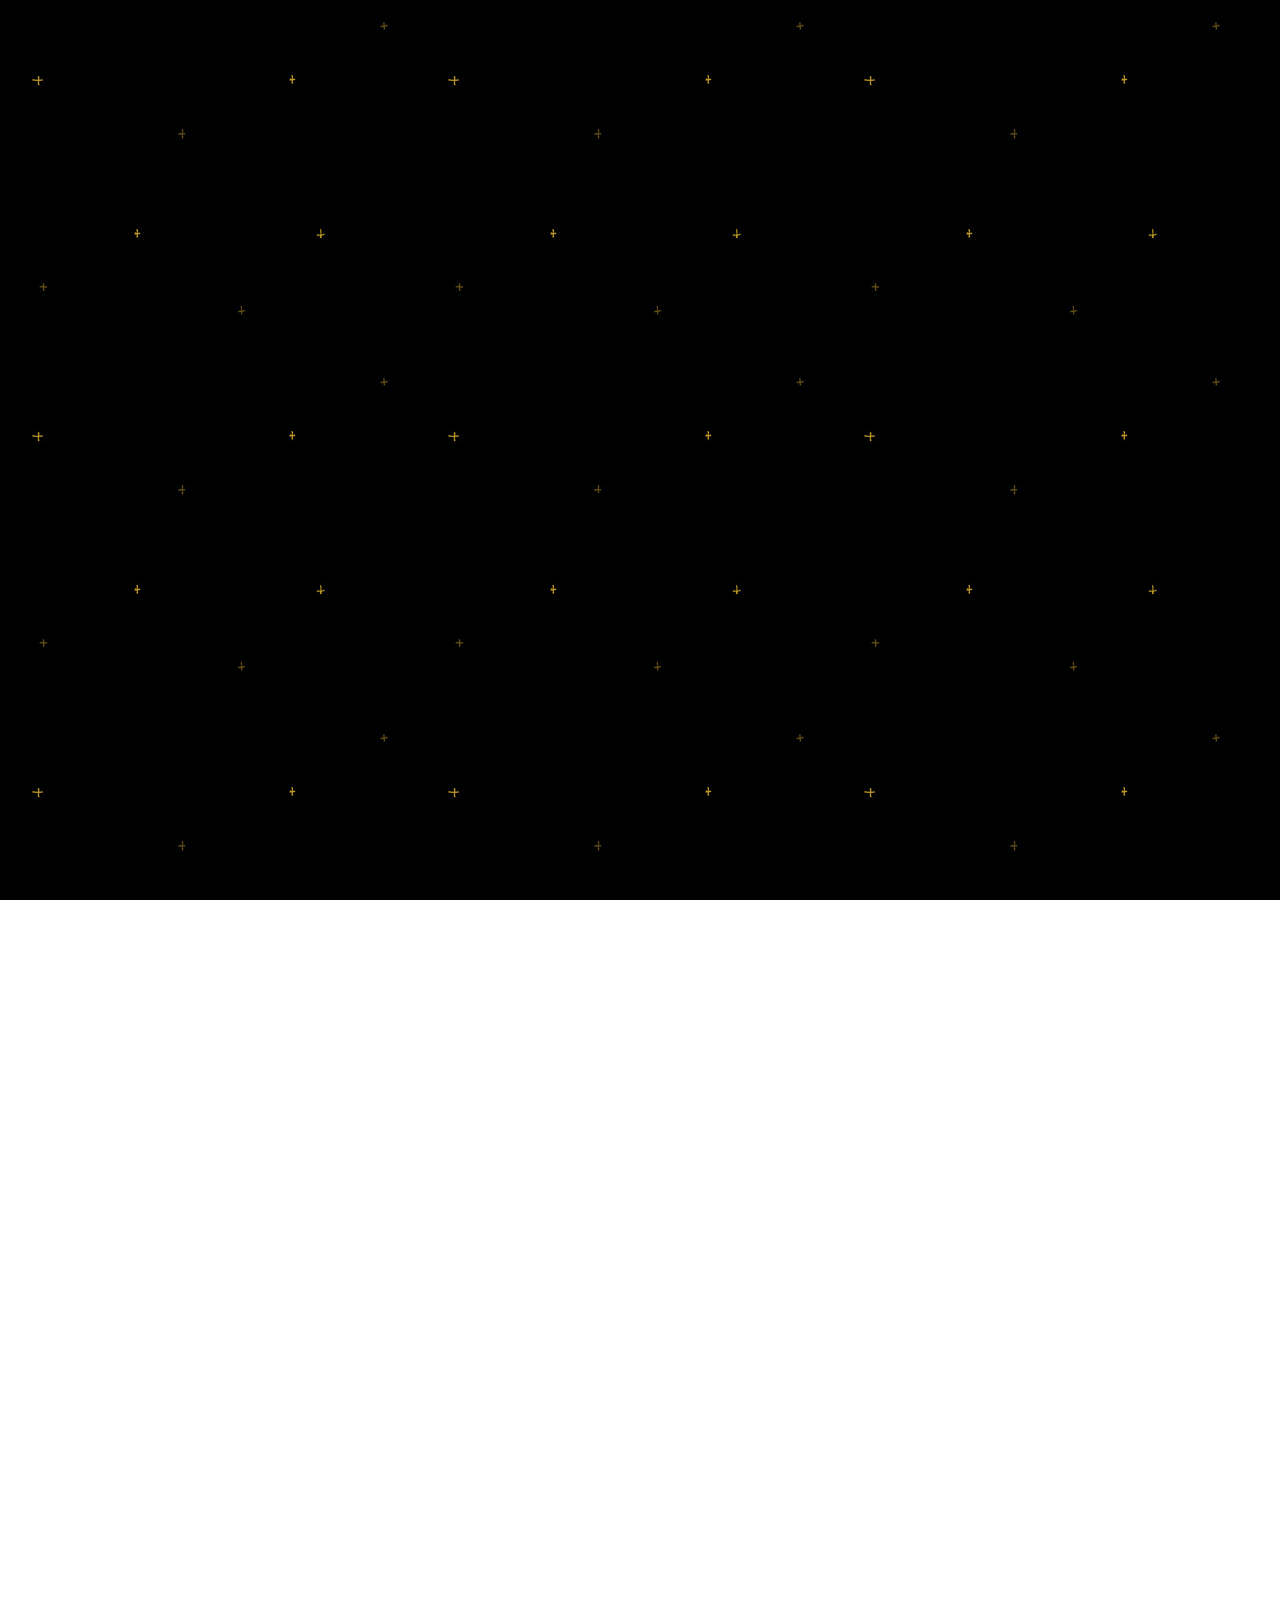
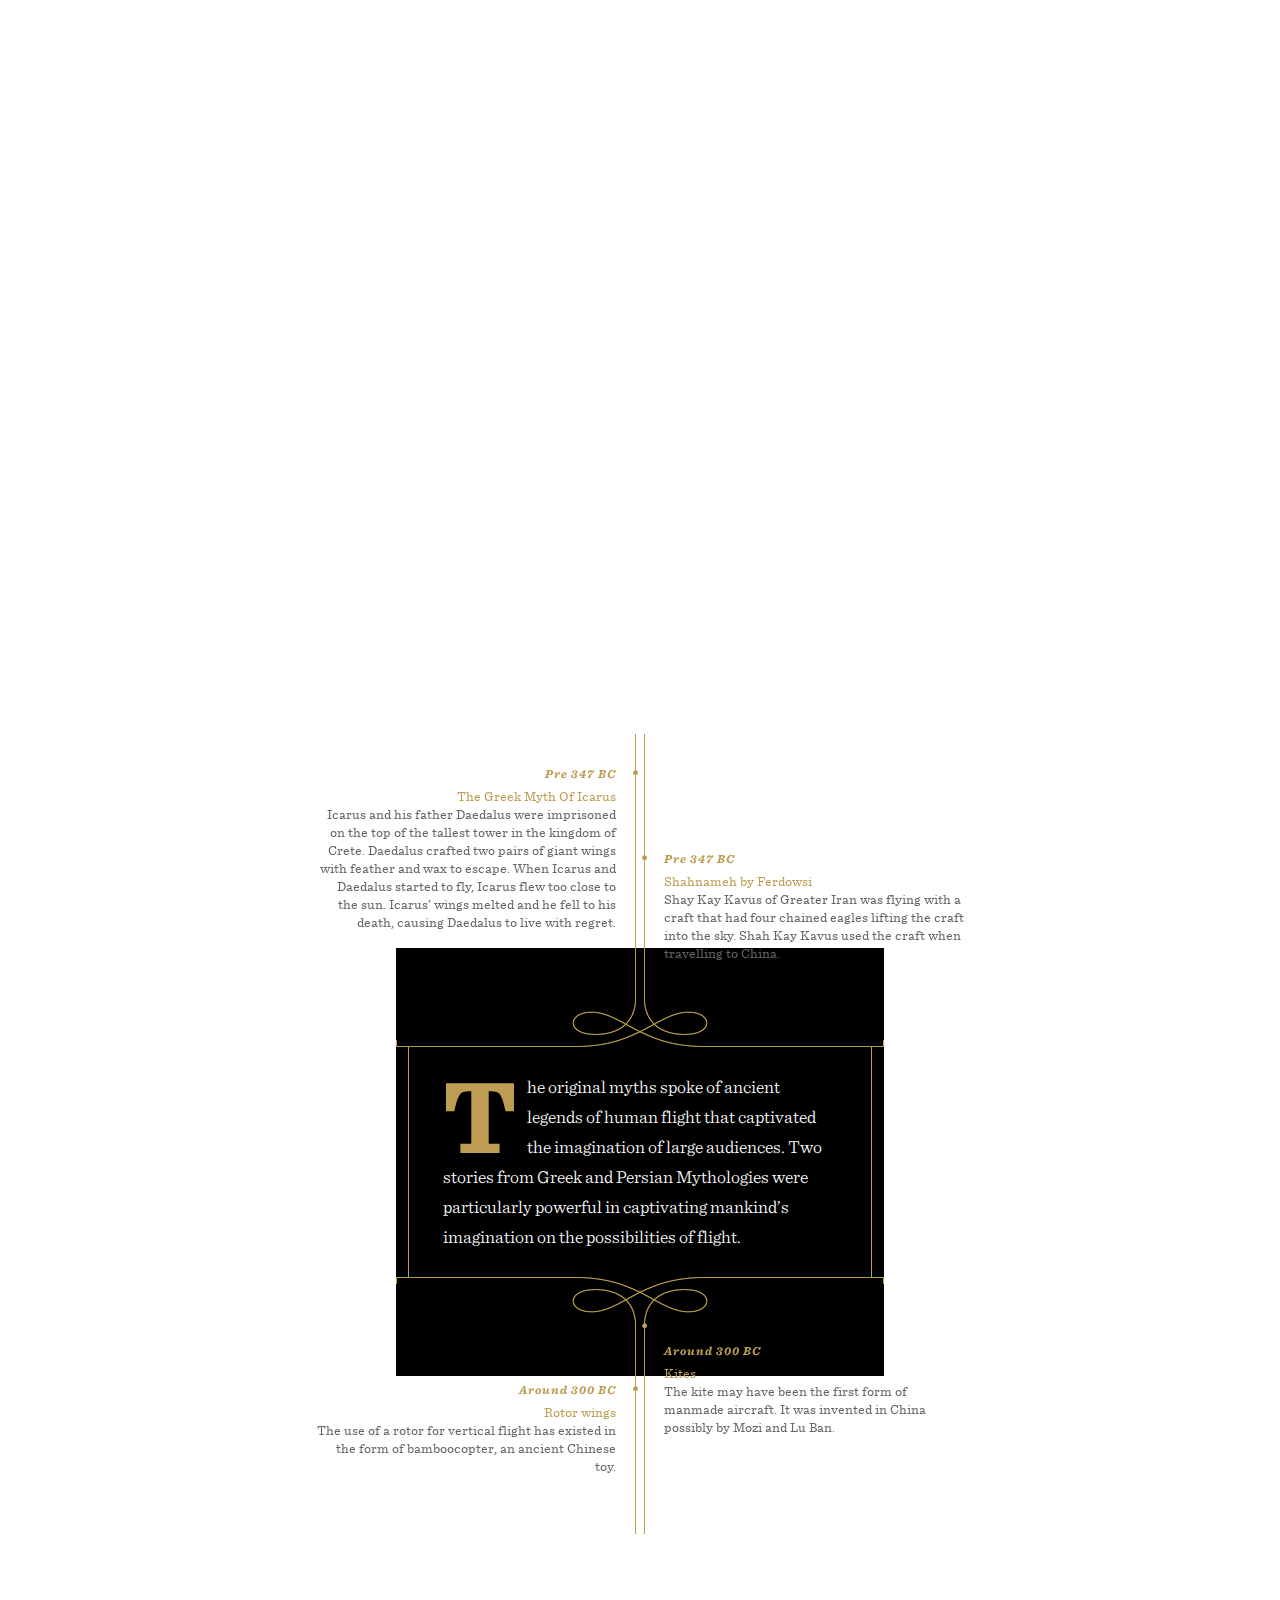
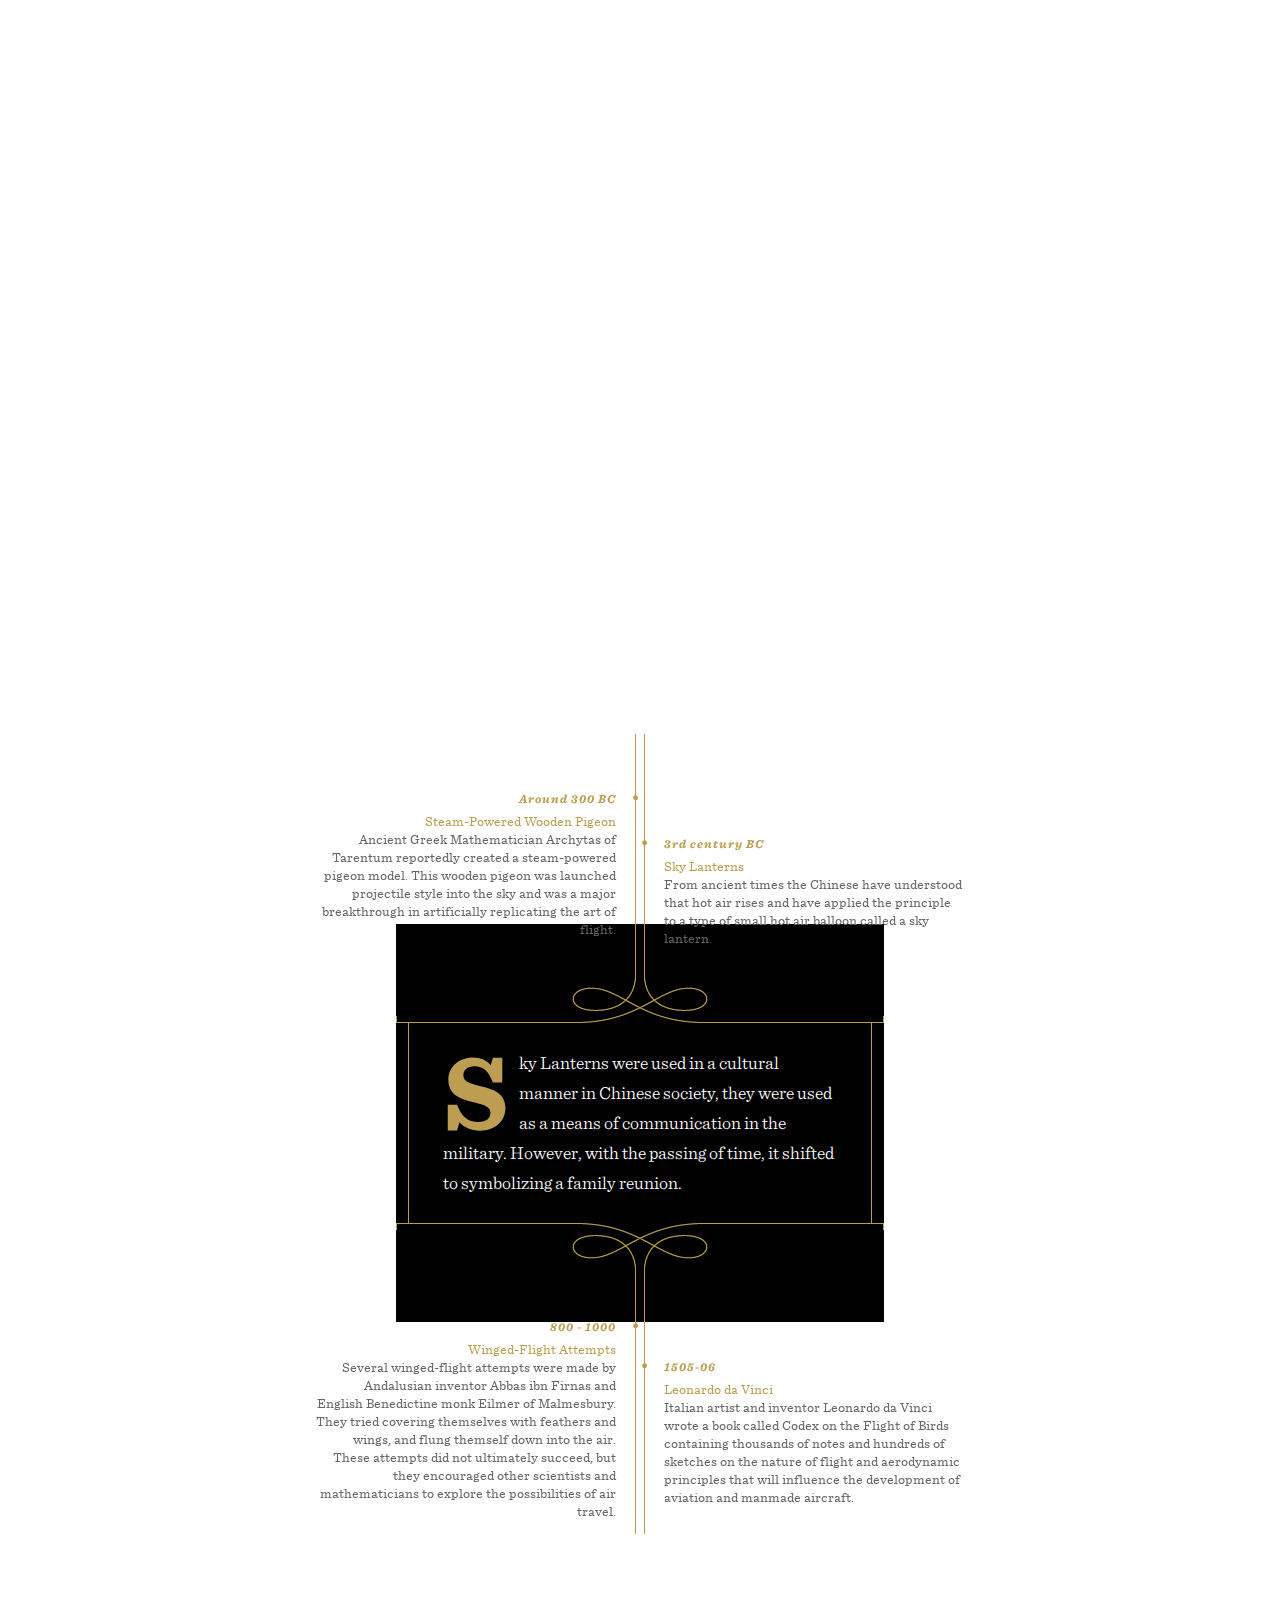
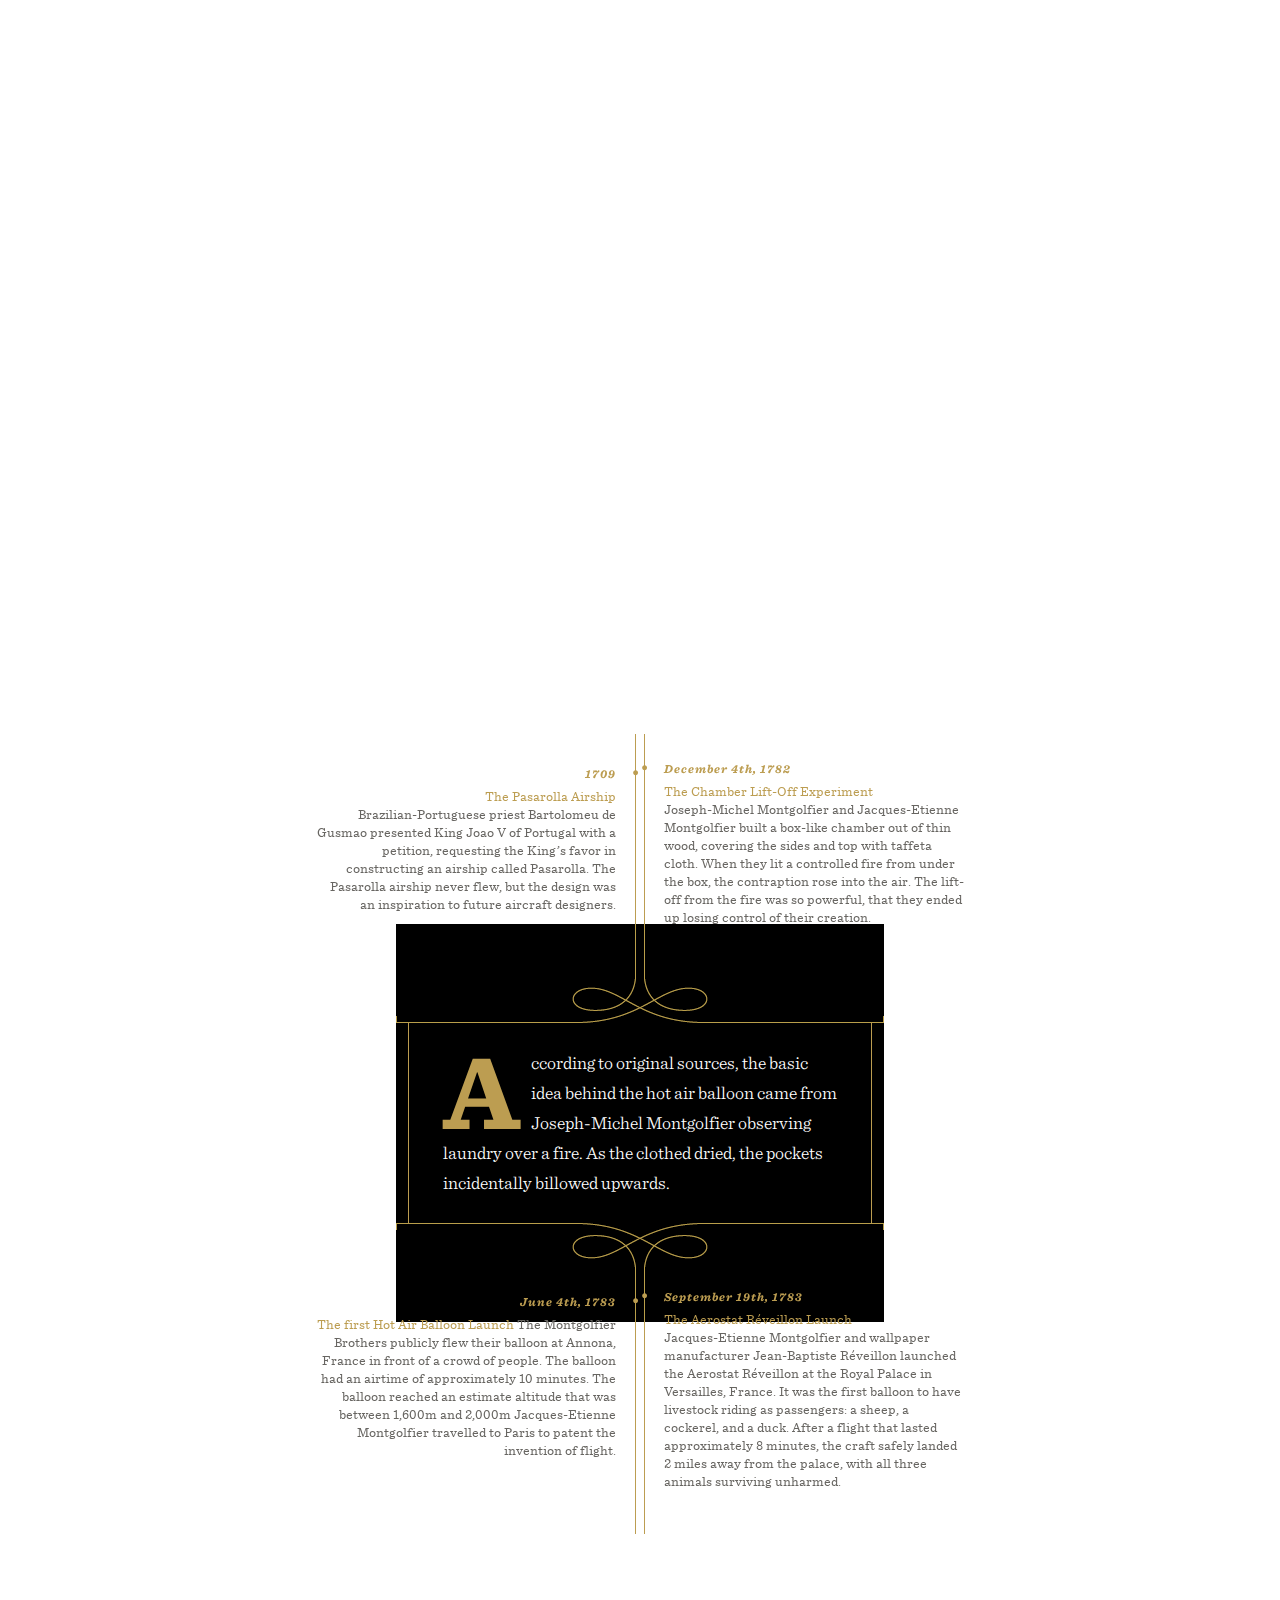
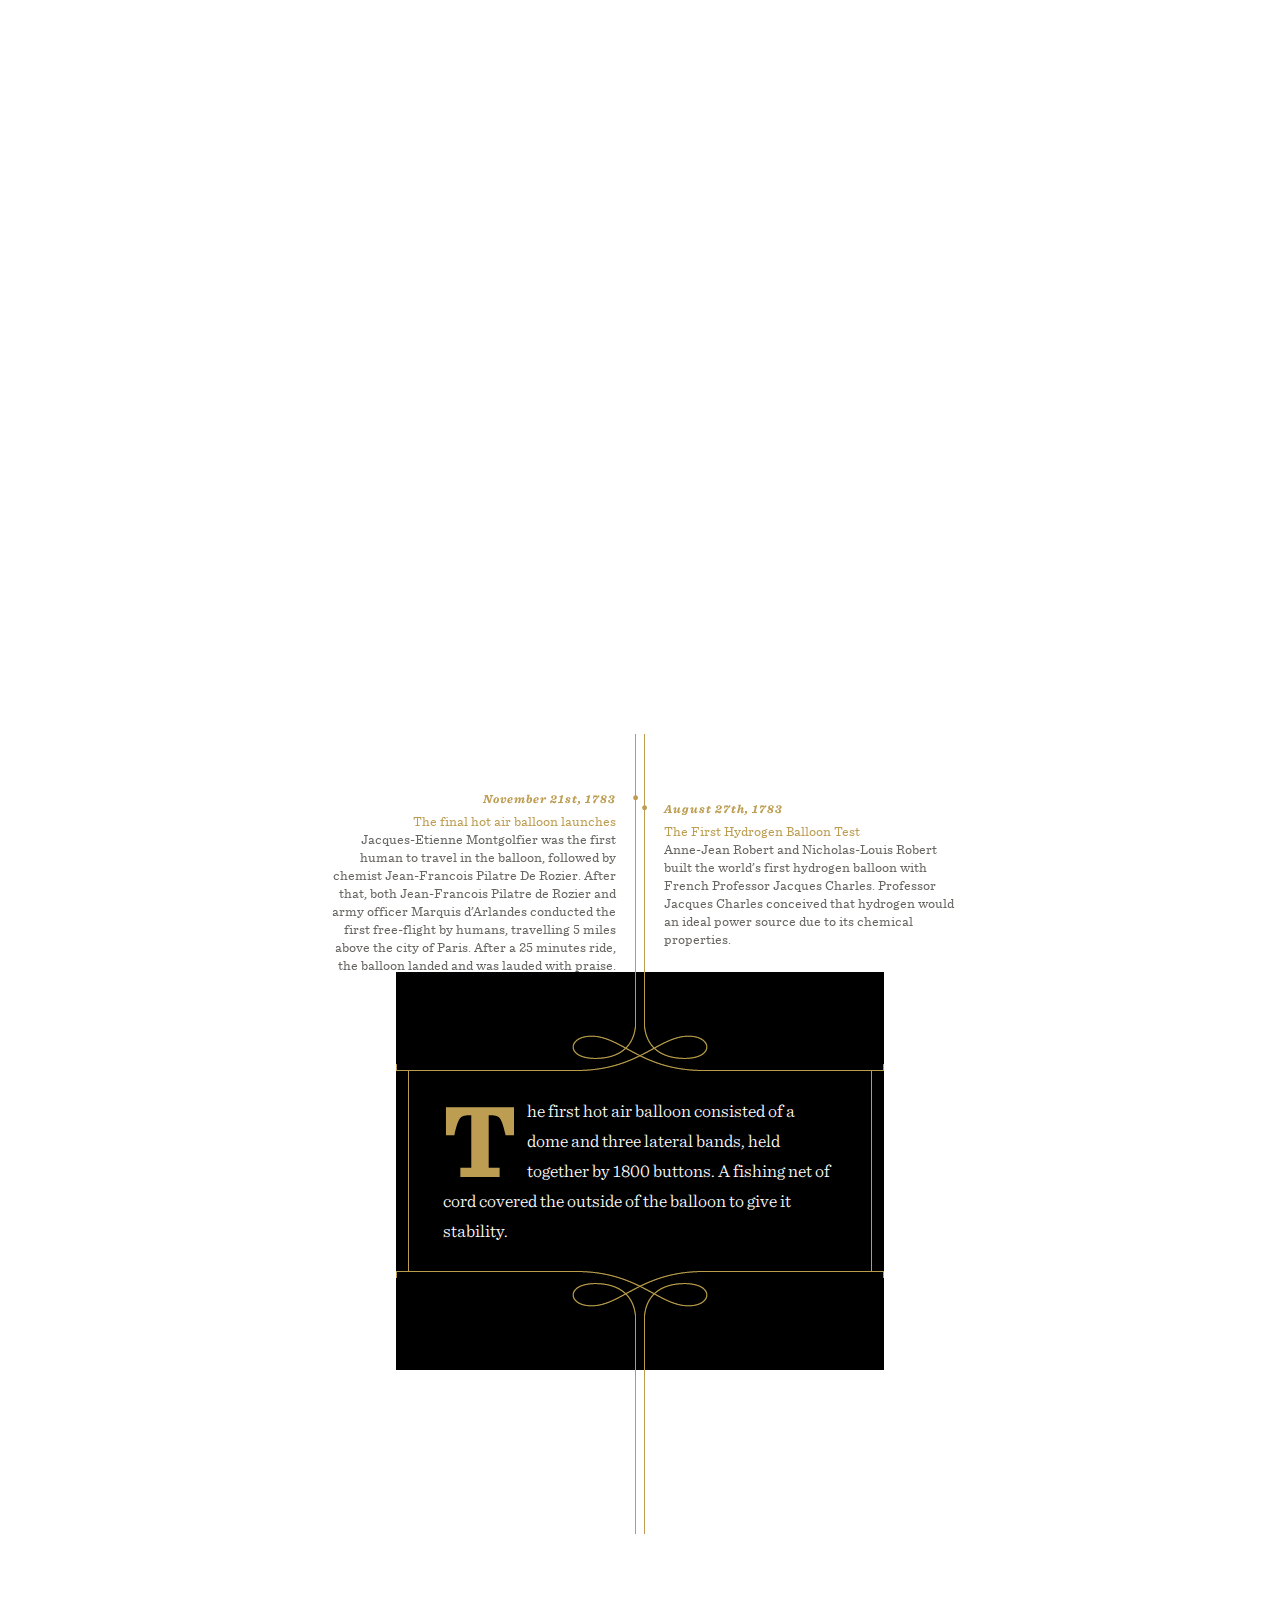
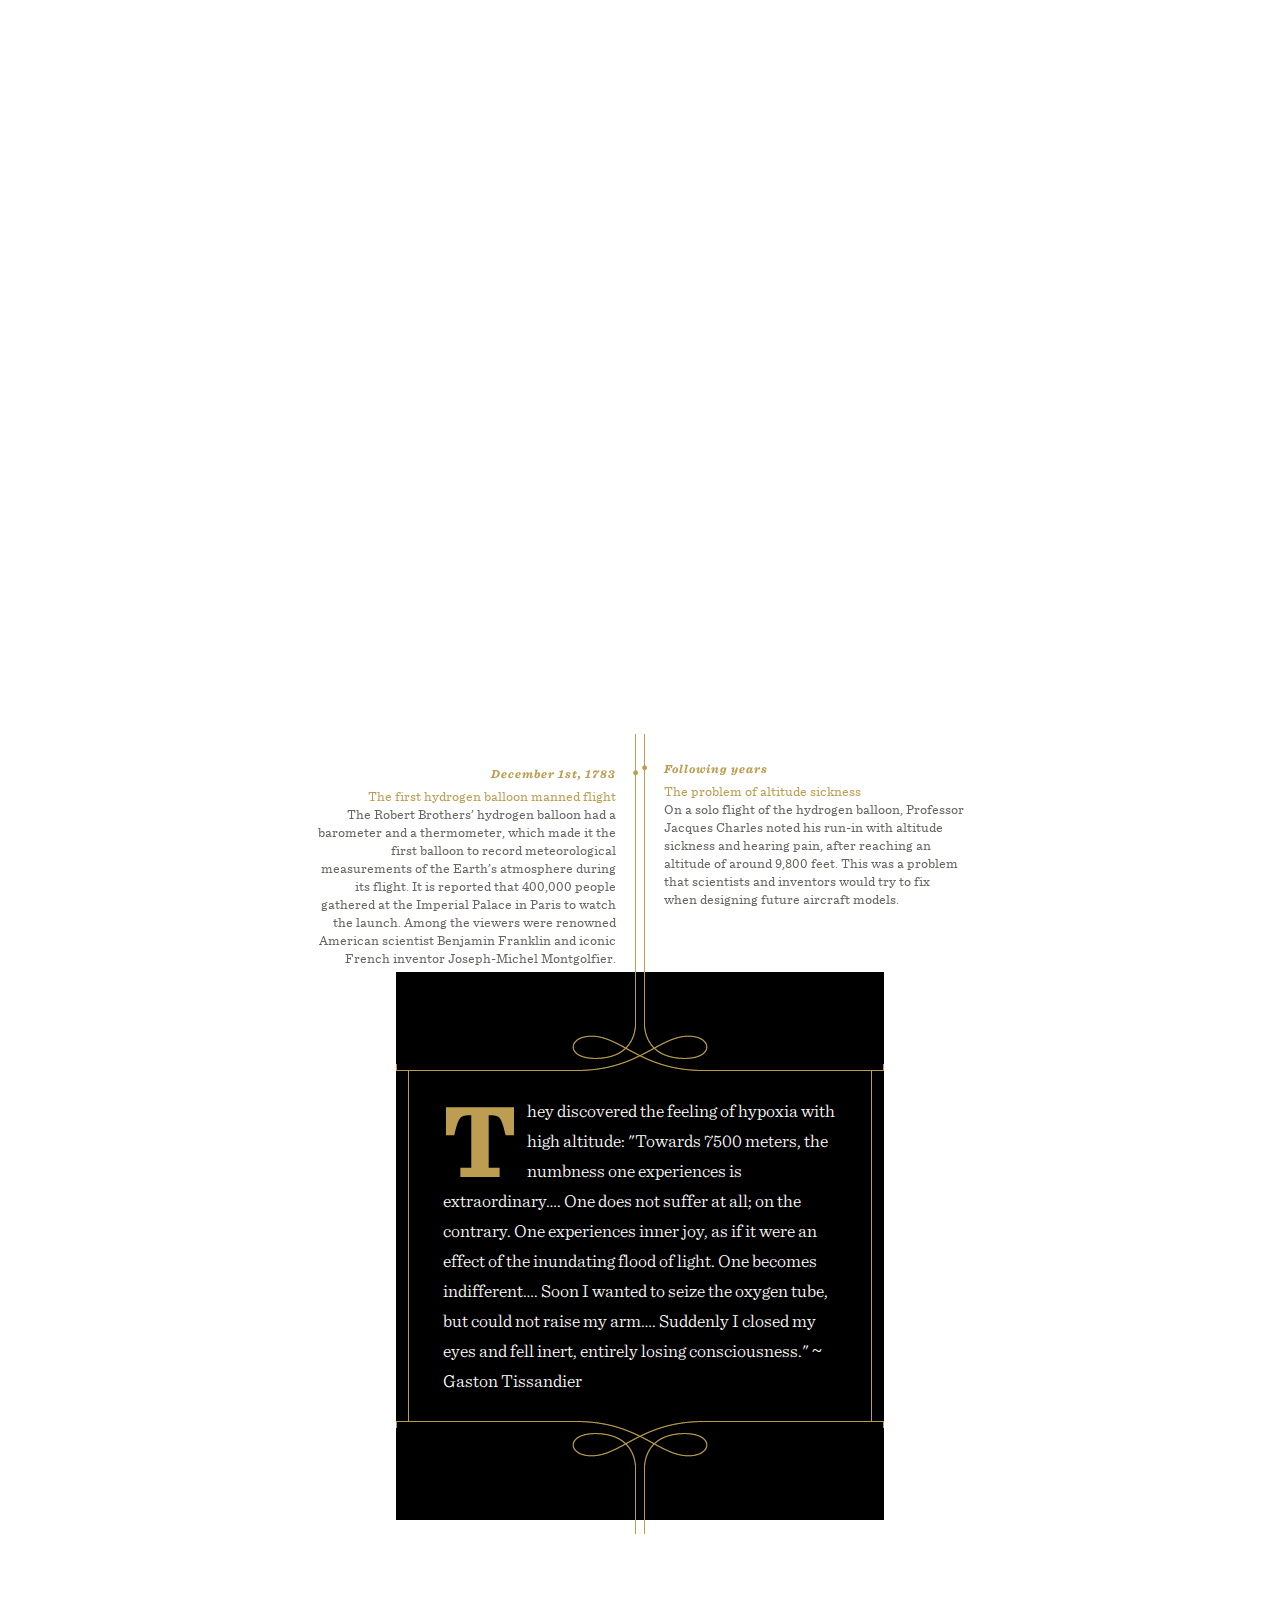
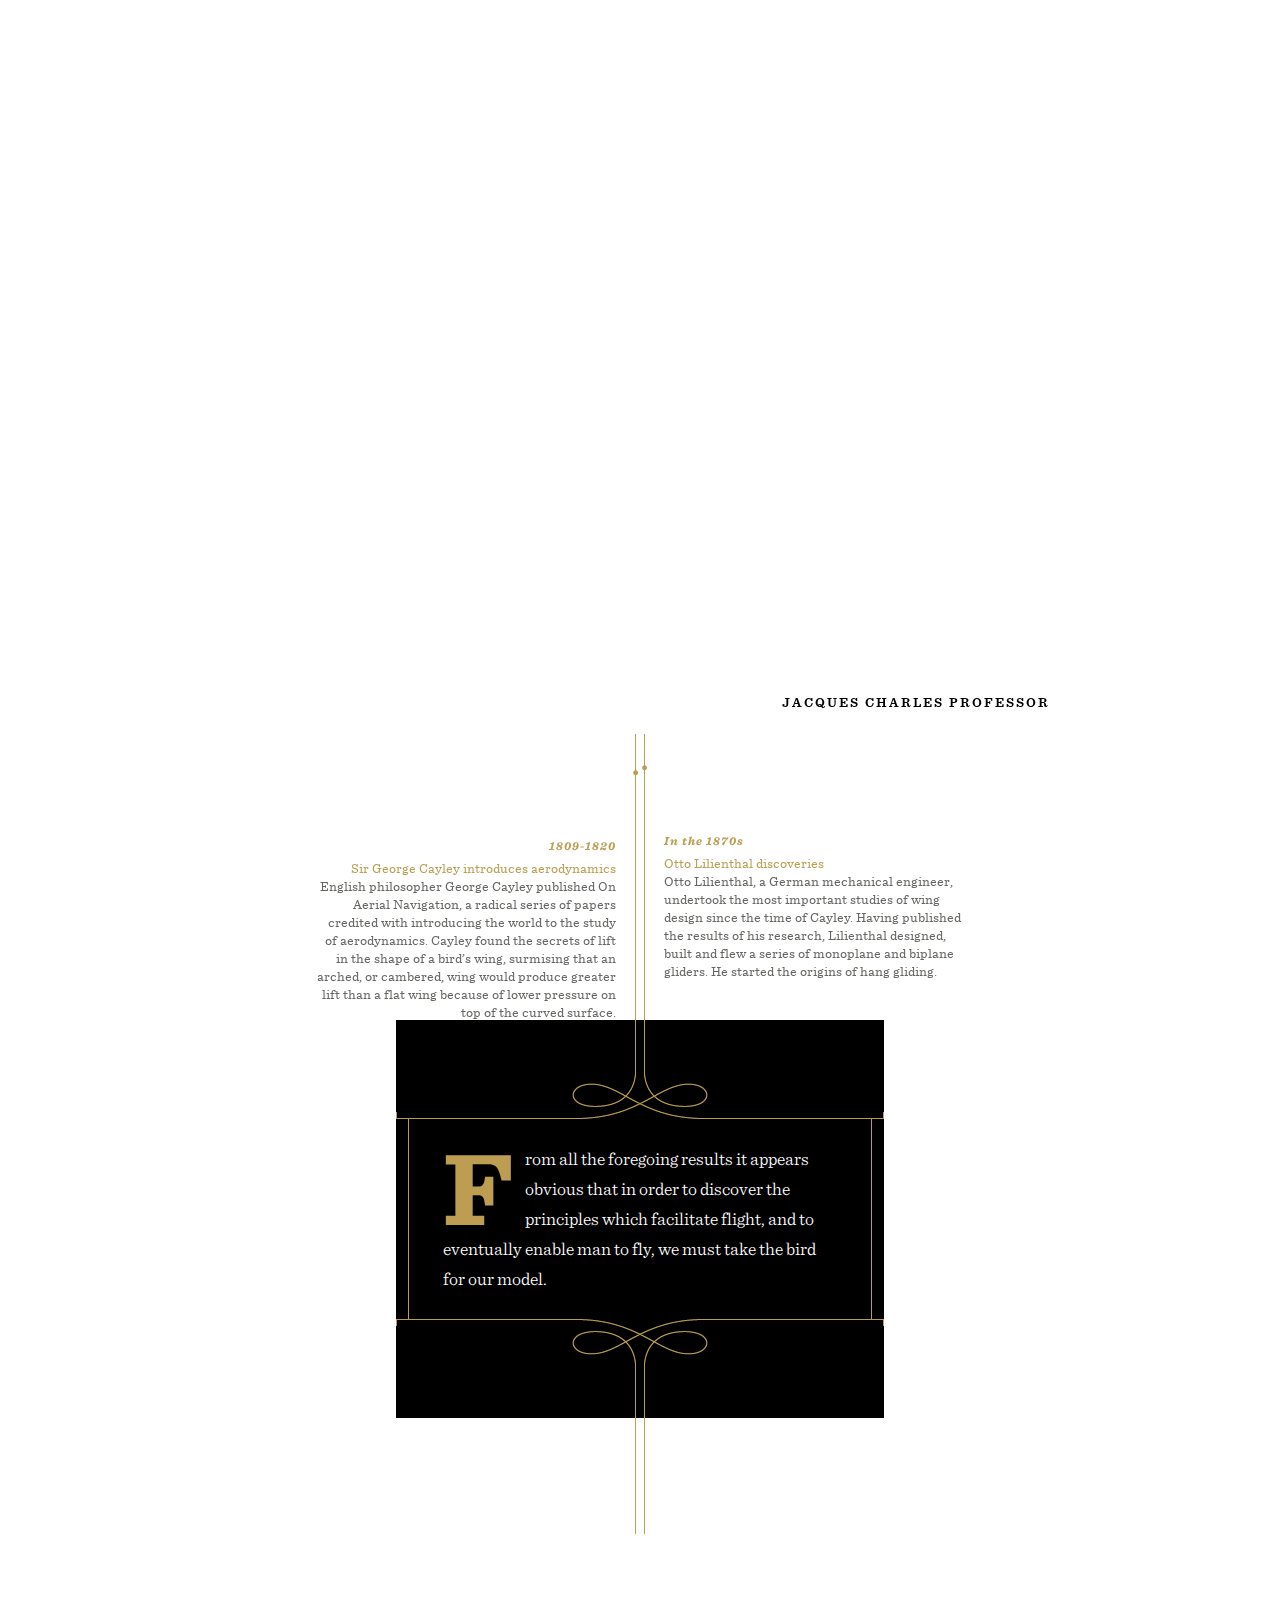
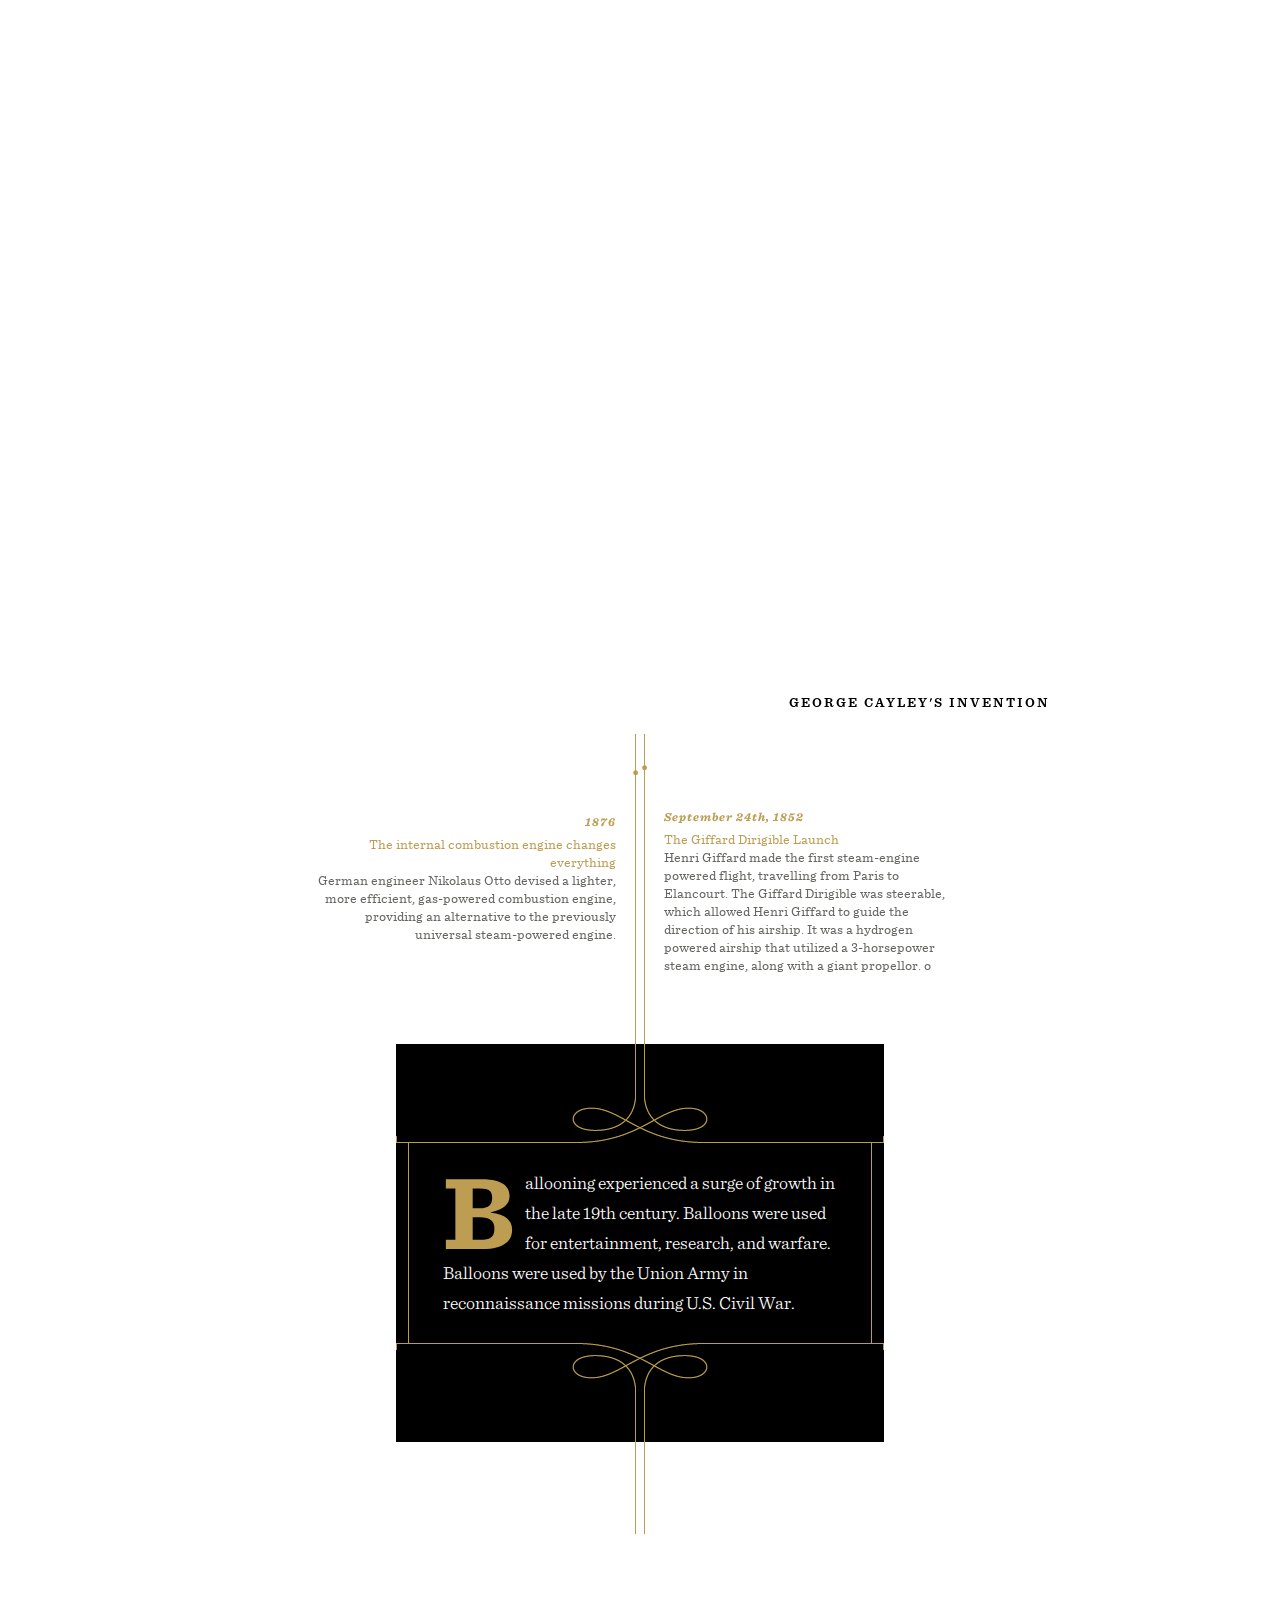
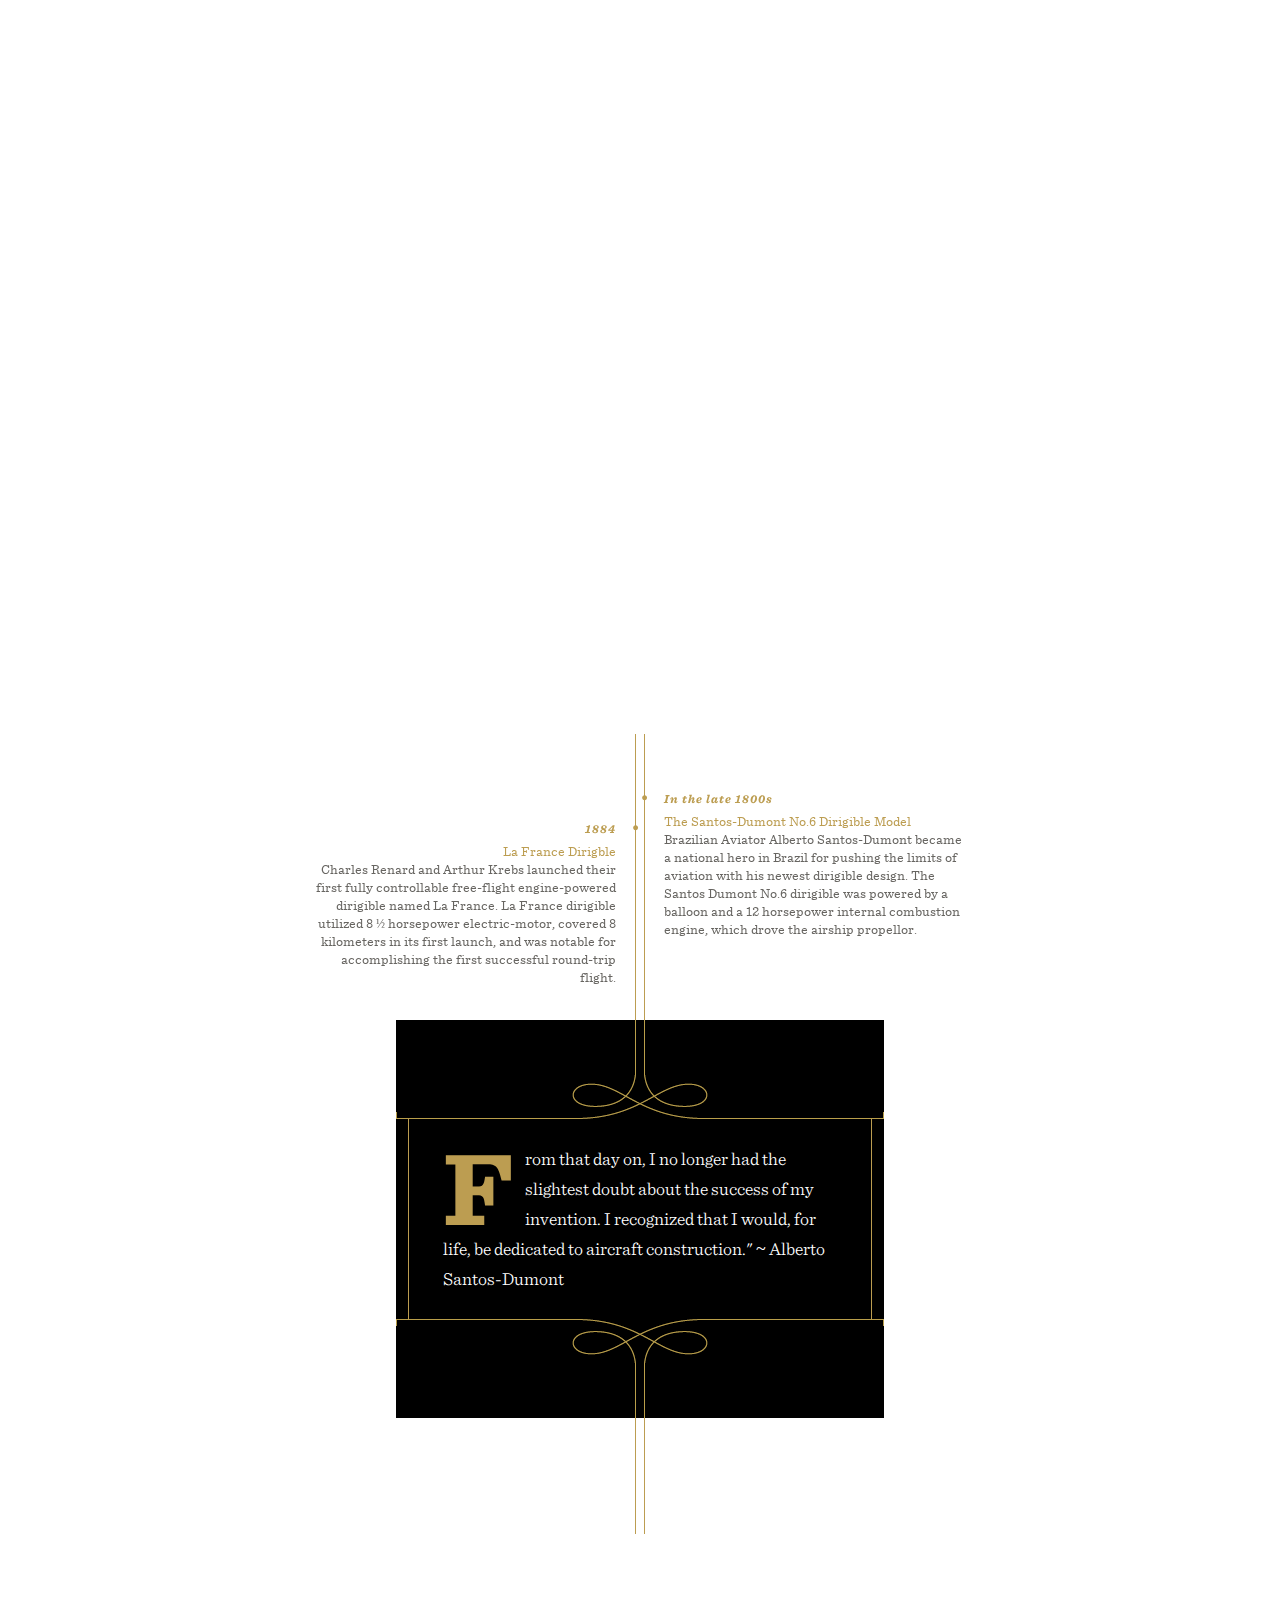
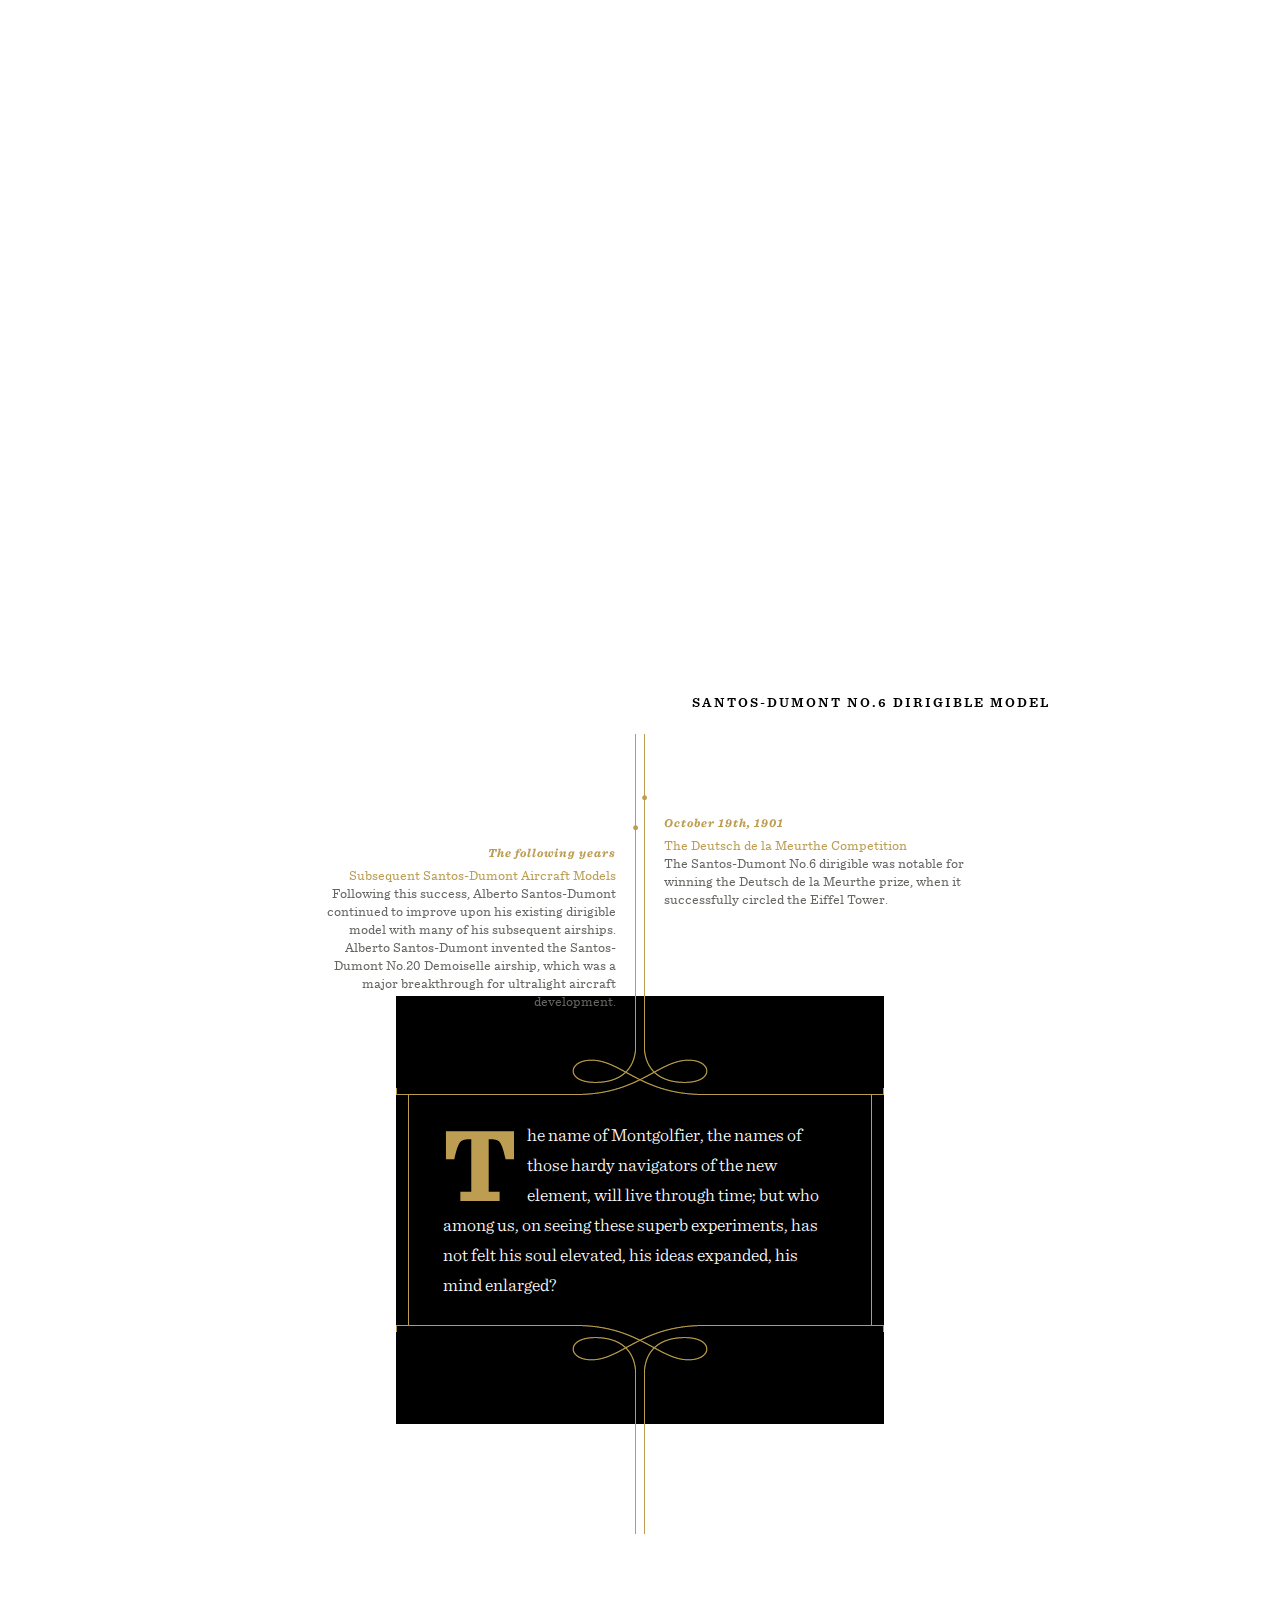
==== commit 901125bb: "good pictures" ====
--- a/TestStory/jessandruss.us/index.html
+++ b/TestStory/jessandruss.us/index.html
@@ -179,15 +179,9 @@
 			</ul>
 		</section>
 
-		<section id="intro-her" class="panel"> <!-- 3 -->
-			<div class="b"></div>
-			<div class="c"></div>
-			<div class="d"></div>
-			<div class="caption">
-				<p>She spent her days designing and filled her nights with freelance illustration.</p>
-			</div>
-			<div class="frame"></div>
-			<a class="credit" href="http://www.redsilas.com/" target="_blank">Chris Silas Neal</a>
+		<section id="restaurant25" class="panel"> <!-- 31 -->
+			<div class="frame"></div>
+			<a class="credit" target="_blank">The Greek Myth Of Icarus</a>
 		</section>
 		
 		<section id="about-her" class="text"> <!-- 4 -->
@@ -216,15 +210,10 @@
 				</p></li>
 			</ul>
 		</section>
-	
-		<section id="intro-him" class="panel" > <!-- 5 -->
-			<div class="b"></div>
-			<div class="c"></div>
-			<div class="caption shadow">
-				<p>He was a freelance web designer, touring the country with his indie-rock band, trying to hit the big time.</p>
-			</div>
-			<div class="frame"></div>
-			<a class="credit" href="http://www.frankstockton.com/" target="_blank">Frank Stockton</a>
+
+		<section id="restaurant24" class="panel"> <!-- 31 -->
+			<div class="frame"></div>
+			<a class="credit" target="_blank">Leonardo Da Vinci sketches</a>
 		</section>
 		
 		<section id="about-him" class="text" > <!-- 6 -->
@@ -260,13 +249,9 @@
 			</ul>
 		</section>
 
-		<section id="discovery" class="panel" > <!-- 7 -->
-			<div class="b"></div>
-			<div class="caption invisible">
-				<p>Then the Internet brought them together.</p>
-			</div>
-			<div class="frame"></div>
-			<a class="credit" href="http://www.feltron.com/" target="_blank">Nicholas Felton</a>
+		<section id="restaurant23" class="panel"> <!-- 31 -->
+			<div class="frame"></div>
+			<a class="credit" target="_blank">The Aerostat Reveillon Launch</a>
 		</section>
 
 		<section id="about-him2" class="text" > <!-- 6 -->
@@ -290,13 +275,9 @@
 			</div>
 		</section>
 
-		<section id="discovery1" class="panel" >
-			<div class="b"></div>
-			<div class="caption invisible">
-				<p>Then the Internet brought them together.</p>
-			</div>
-			<div class="frame"></div>
-			<a class="credit" href="http://www.feltron.com/" target="_blank">Nicholas Felton</a>
+		<section id="restaurant22" class="panel"> <!-- 31 -->
+			<div class="frame"></div>
+			<a class="credit" target="_blank">The first Hydrogen Balloon</a>
 		</section>
 
 		<section id="the-road3" class="text">
@@ -328,11 +309,9 @@
 			</div>
 		</section>
 
-		<section id="it-happened2" class="panel" >
-			<div class="b"></div>
-			<div class="caption invisible">
-				<p>the ring and the plan fell into place.</p>
-			</div>
+		<section id="restaurant21" class="panel"> <!-- 31 -->
+			<div class="frame"></div>
+			<a class="credit" target="_blank">Jacques Charles Professor</a>
 		</section>
 
 		<section id="the-road" class="text"> <!-- 10 -->
@@ -367,11 +346,9 @@
 			</div>
 		</section>
 
-		<section id="it-happened3" class="panel" >
-			<div class="b"></div>
-			<div class="caption invisible">
-				<p>the ring and the plan fell into place.</p>
-			</div>
+		<section id="restaurant20" class="panel"> <!-- 31 -->
+			<div class="frame"></div>
+			<a class="credit" target="_blank">George Cayley's Invention</a>
 		</section>
 
 		<section id="the-road2" class="text">
@@ -402,14 +379,9 @@
 			</div>
 		</section>
 
-		<section id="waiting" class="panel" > <!-- 11 -->
-
-			<div class="b"></div>
-			<div class="caption center">
-				<p>More suitors were lining up &#8230; <span class="wait">but she decided to wait.</span></p>
-			</div>
-			<div class="frame"></div>
-			<a class="credit" href="http://www.joshcochran.net/" target="_blank">Josh Cochran</a>
+		<section id="restaurant19" class="panel"> <!-- 31 -->
+			<div class="frame"></div>
+			<a class="credit" target="_blank">The Giffard Dirigible</a>
 		</section>
 		
 		<section id="first-date" class="text"> <!-- 12 -->
@@ -433,15 +405,10 @@
 					I recognized that I would, for life, be dedicated to aircraft construction." ~ Alberto Santos-Dumont</p>
 			</div>
 		</section>
-		<section id="closed" class="panel"> <!-- 13 -->
-
-			<div class="b"></div>
-			<div class="c"></div>
-			<div class="caption shadow center">
-				<p>‘Some other time’ he thought…</p>
-			</div>
-			<div class="frame"></div>
-			<a class="credit" href="http://www.gilbertford.com/" target="_blank">Gilbert Ford</a>
+
+		<section id="restaurant18" class="panel"> <!-- 31 -->
+			<div class="frame"></div>
+			<a class="credit" target="_blank">Santos-Dumont No.6 Dirigible Model</a>
 		</section>
 
 		<section id="more-dates2" class="text" >
@@ -468,11 +435,9 @@
 			</div>
 		</section>
 
-		<section id="it-happened4" class="panel" >
-			<div class="b"></div>
-			<div class="caption invisible">
-				<p>the ring and the plan fell into place.</p>
-			</div>
+		<section id="restaurant17" class="panel"> <!-- 31 -->
+			<div class="frame"></div>
+			<a class="credit" target="_blank">Santos-Dumont No.20 Demoiselle airship</a>
 		</section>
 
 		<section id="more-dates" class="text" > <!-- 14 -->
@@ -497,15 +462,10 @@
 			</div>
 		</section>
 
-		<section id="falling-in-love" class="panel"> <!-- 15 -->
-			<div class="b"></div>
-			<div class="c"></div>
-			<div class="d"></div>
-			<div class="caption center">
-				<p>In only a few months, they were head over heels for each other.</p>
-			</div>
-			<div class="frame"></div>
-			<a class="credit" href="http://www.theheadsofstate.com/" target="_blank">Jason Kernevich of The Heads of State</a>
+
+		<section id="restaurant16" class="panel"> <!-- 31 -->
+			<div class="frame"></div>
+			<a class="credit" target="_blank">The Blimp Model</a>
 		</section>
 
 		<section id="new-adventures1" class="text"> <!-- 16 -->
@@ -533,9 +493,9 @@
 			</div>
 		</section>
 
-		<section id="high-seas1" class="panel"> <!-- 17 -->
-			<div class="frame"></div>
-			<a class="credit" href="http://www.chrisbuzelli.com/" target="_blank">Chris Buzelli</a>
+		<section id="restaurant15" class="panel"> <!-- 31 -->
+			<div class="frame"></div>
+			<a class="credit" target="_blank">Zeppelin LZ3 Model Launch</a>
 		</section>
 
 		<section id="new-adventures" class="text"> <!-- 16 -->
@@ -569,9 +529,9 @@
 			</div>
 		</section>
 
-		<section id="high-seas" class="panel"> <!-- 17 -->
-			<div class="frame"></div>
-			<a class="credit" href="http://www.chrisbuzelli.com/" target="_blank">Chris Buzelli</a>
+		<section id="restaurant14" class="panel"> <!-- 31 -->
+			<div class="frame"></div>
+			<a class="credit" target="_blank">The Wright Flyer I</a>
 		</section>
 
 		<section id="changes1" class="text">
@@ -613,11 +573,10 @@
 		</section>
 
 
-		<section id="high-seas2" class="panel"> <!-- 17 -->
-			<div class="frame"></div>
-			<a class="credit" href="http://www.chrisbuzelli.com/" target="_blank">Chris Buzelli</a>
-		</section>
-
+		<section id="restaurant13" class="panel"> <!-- 31 -->
+			<div class="frame"></div>
+			<a class="credit" target="_blank">The Wright Flyer II</a>
+		</section>
 
 		<section id="changes" class="text"> <!-- 18 -->
 			<ul class="timeline one">
@@ -636,14 +595,12 @@
 				</p></li>
 			</ul>
 		</section>
-		
-		<section id="new-lives" class="panel"> <!-- 19 -->
-			<div class="b"></div>
-			<div class="c"></div>
-			<div class="frame"></div>
-			<a class="credit" href="http://www.gmillustration.com/" target="_blank">Grady McFerrin</a>
-		</section>
-		
+
+		<section id="restaurant12" class="panel"> <!-- 31 -->
+			<div class="frame"></div>
+			<a class="credit" target="_blank">The Wright Flyer III</a>
+		</section>
+
 		<section id="moving-in" class="text"> <!-- 20 -->
 			<ul class="timeline one">
 				<li class="jess" id="j19"><h1>July 14th, 1905</h1><p><a>The Wright flyer III Crashes</a><br>
@@ -671,14 +628,9 @@
 			</div>
 		</section>
 
-		<section id="big-move" class="panel"> <!-- 21 -->
-			<div class="b"></div>
-			<div class="c"></div>
-			<div class="d"></div>
-			<div class="e"></div>
-			<div class="f"></div>
-			<div class="frame"></div>
-			<a class="credit" href="http://www.eben.com/" target="_blank">Alex Eben Meyer</a>
+		<section id="restaurant11" class="panel"> <!-- 31 -->
+			<div class="frame"></div>
+			<a class="credit" target="_blank">The Wright Brothers</a>
 		</section>
 		
 		<section id="epiphany1" class="text"> <!-- 22 -->
@@ -701,11 +653,9 @@
 			</ul>
 		</section>
 
-		<section id="it-happened1" class="panel" >
-			<div class="b"></div>
-			<div class="caption invisible">
-				<p>the ring and the plan fell into place.</p>
-			</div>
+		<section id="restaurant10" class="panel"> <!-- 31 -->
+			<div class="frame"></div>
+			<a class="credit" target="_blank">Paul Cornu's Helicopter</a>
 		</section>
 
 		<section id="epiphany" class="text"> <!-- 22 -->
@@ -732,14 +682,10 @@
 				</p></li>
 			</ul>
 		</section>
-		
-		<section id="jessica" class="panel"> <!-- 23 -->
-			<div class="b"></div>
-			<div class="c"></div>
-			<div class="d"></div>
-			<div class="e"></div>
-			<div class="frame"></div>
-			<a class="credit" href="http://www.neilswaab.com/" target="_blank">Neil Swaab</a>
+
+		<section id="restaurant9" class="panel"> <!-- 31 -->
+			<div class="frame"></div>
+			<a class="credit" target="_blank">Raymonde de Laroche</a>
 		</section>
 		
 		<section id="the-ring" class="text"> <!-- 24 -->
@@ -769,11 +715,9 @@
 			</div>
 		</section>
 
-		<section id="it-happened5" class="panel"> <!-- 27 -->
-			<div class="b"></div>
-			<div class="caption invisible">
-				<p>the ring and the plan fell into place.</p>
-			</div>
+		<section id="restaurant8" class="panel"> <!-- 31 -->
+			<div class="frame"></div>
+			<a class="credit" target="_blank">The outbreak of Wolrd War I</a>
 		</section>
 
 		<section id="the-plan1" class="text" >
@@ -799,14 +743,10 @@
 			</div>
 		</section>
 
-		<section id="broke" class="panel"> <!-- 25 -->
-			<div class="b"></div>
-			<div class="c"></div>
-			<div class="caption center">
-				<p>the ring would have to wait.</p>
-			</div>
-			<div class="frame"></div>
-			<a class="credit" href="http://httpcolonforwardslashforwardslashwwwdotjenniferdanieldotcom.com/" target="_blank">Jennifer Daniel</a>
+
+		<section id="restaurant7" class="panel"> <!-- 31 -->
+			<div class="frame"></div>
+			<a class="credit" target="_blank">Hugo Junkers Plane</a>
 		</section>
 		
 		<section id="the-plan" class="text" > <!-- 26 -->
@@ -835,12 +775,11 @@
 				</p></li>
 			</ul>
 		</section>
-		
-		<section id="it-happened" class="panel"> <!-- 27 -->
-			<div class="b"></div>
-			<div class="caption invisible">
-				<p>the ring and the plan fell into place.</p>
-			</div>
+
+
+		<section id="restaurant6" class="panel"> <!-- 31 -->
+			<div class="frame"></div>
+			<a class="credit" target="_blank">Bessie Coleman</a>
 		</section>
 		
 		<section id="set-up" class="text"> <!-- 28 -->
@@ -864,15 +803,9 @@
 			</div>
 		</section>
 
-		<section id="park" class="panel" > <!-- 29 -->
-			<div class="b"></div>
-			<div class="c"></div>
-			<div class="d"></div>
-			<div class="caption invisible">
-				<p>He surprised her in Gramercy Park.</p>
-			</div>
-			<div class="frame"></div>
-			<a class="credit" href="http://www.ginaandmatt.com/" target="_blank">Gina Triplett + Matt Curtius</a>
+		<section id="restaurant5" class="panel"> <!-- 31 -->
+			<div class="frame"></div>
+			<a class="credit" target="_blank">Autogyro C.4</a>
 		</section>
 
 		<section id="yes1" class="text">
@@ -898,9 +831,8 @@
 		</section>
 
 		<section id="restaurant1" class="panel"> <!-- 31 -->
-			<div class="b"></div>
-			<div class="frame"></div>
-			<a class="credit" href="http://www.jamesgulliverhancock.com/" target="_blank">James Gulliver Hancock</a>
+			<div class="frame"></div>
+			<a class="credit" target="_blank">Amelia Earhart</a>
 		</section>
 
 		<section id="yes" class="text"> <!-- 30 -->
@@ -921,10 +853,9 @@
 			</div>
 		</section>
 
-		<section id="restaurant" class="panel"> <!-- 31 -->
-			<div class="b"></div>
-			<div class="frame"></div>
-			<a class="credit" href="http://www.jamesgulliverhancock.com/" target="_blank">James Gulliver Hancock</a>
+		<section id="restaurant1a" class="panel"> <!-- 31 -->
+			<div class="frame"></div>
+			<a class="credit"  target="_blank">The Ente First Rocket-Powered Aircraft</a>
 		</section>
 
 		<section id="waiting-inside1" class="text">
@@ -948,9 +879,9 @@
 			</div>
 		</section>
 
-		<section id="friends1" class="panel"> <!-- 33 -->
-			<div class="frame"></div>
-			<a class="credit" href="http://www.jilliantamaki.com/" target="_blank">Jillian Tamaki</a>
+		<section id="restaurant26" class="panel"> <!-- 31 -->
+			<div class="frame"></div>
+			<a class="credit"  target="_blank">The Dornier Do X</a>
 		</section>
 
 		<section id="waiting-inside" class="text"> <!-- 32 -->
@@ -980,10 +911,10 @@
 				</p></li>
 			</ul>
 		</section>
-		
-		<section id="friends" class="panel"> <!-- 33 -->
-			<div class="frame"></div>
-			<a class="credit" href="http://www.jilliantamaki.com/" target="_blank">Jillian Tamaki</a>
+
+		<section id="restaurant4" class="panel"> <!-- 31 -->
+			<div class="frame"></div>
+			<a class="credit"  target="_blank">Chuck Yeager and the Bell X-1 breaking the sound barrier</a>
 		</section>
 		
 		<section id="invitation" class="panel">
@@ -1037,9 +968,8 @@
 			
 		</section>
 		<section id="restaurant2" class="panel"> <!-- 31 -->
-			<div class="b"></div>
-			<div class="frame"></div>
-			<a class="credit" href="http://www.jamesgulliverhancock.com/" target="_blank">James Gulliver Hancock</a>
+			<div class="frame"></div>
+			<a class="credit"  target="_blank">The hypersonic aircraft X-15 </a>
 		</section>
 
 		<section id="invitation2" class="panel">
@@ -1086,11 +1016,10 @@
 				</li>
 			</ul>
 		</section>
-		
+
 		<section id="restaurant3" class="panel"> <!-- 31 -->
-			<div class="b"></div>
-			<div class="frame"></div>
-			<a class="credit" href="http://www.jamesgulliverhancock.com/" target="_blank">James Gulliver Hancock</a>
+			<div class="frame"></div>
+			<a class="credit"  target="_blank">Dick Rutan and Jeana Yeager with the Rutan Model 76 Voyager</a>
 		</section>
 
 		<section id="invitation3" class="panel">
--- a/TestStory/jessandruss.us/css/style-desktop.css
+++ b/TestStory/jessandruss.us/css/style-desktop.css
@@ -301,64 +301,13 @@
 	
 	}
 		
-#intro-her {															/* 3 Chris Neal */
-	background: url('../../c15117992.r92.cf2.rackcdn.com/3a.jpg') 50% 0 no-repeat fixed;
-	background-color: black;
-	}
-	
-	#intro-her .b {
-		background: url('../../c15117992.r92.cf2.rackcdn.com/3b.png') 50% 0 repeat-x fixed;
-		width: 100%;
-		position: absolute;
-		z-index: 100;
-		}
-	
-	#intro-her .c {
-		background: url('../../c15117992.r92.cf2.rackcdn.com/3c.png') 50% 0 no-repeat fixed;
-		width: 100%;
-		position: absolute;
-		z-index: 101;
-		}
-	
-	#intro-her .d {
-		background: url('../../c15117992.r92.cf2.rackcdn.com/3d.png') 50% 0 no-repeat fixed;
-		width: 100%;
-		position: absolute;
-		z-index: 102;
-		}
-		
-	#intro-her .caption {
-		width: 340px;
-		margin: 358px 0 0 555px;
-		}
+
 		
 #about-her {															/* 4 text */
 	
 	}
 	
-#intro-him {															/* 5 Frank Stockton */
-	background: url('../../c15117992.r92.cf2.rackcdn.com/5a.jpg') 50% 0 no-repeat fixed;
-	background-color: black;
-	}
-
-	#intro-him .b {
-		background: url('../../c15117992.r92.cf2.rackcdn.com/5b.png') 50% 0 no-repeat fixed;
-		width: 100%;
-		position: absolute;
-		z-index: 101;
-		}
-		
-	#intro-him .c {
-		background: url('../../c15117992.r92.cf2.rackcdn.com/5c.png') 50% 0 no-repeat fixed;
-		width: 100%;
-		position: absolute;
-		z-index: 102;
-		}
-	
-	#intro-him .caption {
-		margin: 400px 0 0 60px;
-		width: 240px;
-		}
+
 		
 #about-him {															/* 6 text */
 	
@@ -367,50 +316,12 @@
 
 	}
 	
-#discovery {															/* 7 Nick Felton */
-	background: url('../../c15117992.r92.cf2.rackcdn.com/7a.png') 50% 0 no-repeat fixed;
-	background-color: #bc9d51;
-	}
-	
-	#discovery .b {
-		background: url('../../c15117992.r92.cf2.rackcdn.com/7b.png') 50% 0 no-repeat fixed;
-		width: 100%;
-		position: absolute;
-		z-index: 101;
-		}
-
-		#discovery1 {															/* 7 Nick Felton */
-	background: url('../../c15117992.r92.cf2.rackcdn.com/7a.png') 50% 0 no-repeat fixed;
-	background-color: #bc9d51;
-	}
-
-	#discovery1 .b {
-		background: url('../../c15117992.r92.cf2.rackcdn.com/7b.png') 50% 0 no-repeat fixed;
-		width: 100%;
-		position: absolute;
-		z-index: 101;
-		}
+
 
 #first-meet {															/* 8 text */
 	}
 	
-#star-crossed {															/* 9 Sam Weber */
-	/*background: url('../../c15117992.r92.cf2.rackcdn.com/9a.jpg') 50% 0 no-repeat fixed;*/
-	background-color: black;
-	top: 50px;
-	}
-	
-	#star-crossed .b {
-		/*background: url('../../c15117992.r92.cf2.rackcdn.com/9b.png') 50% 0 repeat-y fixed;*/
-		width: 100%;
-		position: absolute;
-		z-index: 101;
-		}
-	
-	#star-crossed .caption {
-		margin: 248px 0 0 30px;
-		width: 270px;
-		}
+
 		
 #the-road {																/* 10 text */
 	
@@ -422,68 +333,14 @@
 
 	}
 	
-#waiting {																/* 11 Josh Cochran */
-	background: url('../../c15117992.r92.cf2.rackcdn.com/11a.jpg') center no-repeat;
-	background-color: black;
-	}
-	
-	#waiting .b {
-		background: url('../../c15117992.r92.cf2.rackcdn.com/11b.png') 50% 0 no-repeat;
-		width: 100%;
-		position: absolute;
-		z-index: 101;
-		transition: background-position-x 2s;
-		-moz-transition: background-position 2s; /* Firefox 4 */
-		-webkit-transition: background-position-x 2s; /* Safari and Chrome */
-		-o-transition: background-position-x 2s; /* Opera */
-		}
-
-	#waiting .caption {
-		width: 800px;
-		margin: 300px 0px 0 230px;
-		z-index: 100;
-		}
-		
-	#waiting .wait {
-		padding-left:148px;
-		opacity: 0;
-		transition: opacity 1s;
-		-moz-transition: opacity 1s; /* Firefox 4 */
-		-webkit-transition: opacity 1s; /* Safari and Chrome */
-		-o-transition: opacity 1s; /* Opera */
-		}
-	
-	#waiting a.credit {
-		color: black;
-		}
+
+
 		
 #first-date {															/* 12 text */
 	
 	}
 	
-#closed {																/* 13 Gilbert Ford */
-	background: url('../../c15117992.r92.cf2.rackcdn.com/13a.jpg') center bottom no-repeat;
-	background-color: black;
-	}
-
-	#closed .b {
-		background: url('../../c15117992.r92.cf2.rackcdn.com/13b.png') 50% 0 repeat-y fixed;
-		width: 100%;
-		position: absolute;
-		z-index: 101;
-		}
-		
-	#closed .c {
-		background: url('../../c15117992.r92.cf2.rackcdn.com/13c.png') 50% 0 repeat-y fixed;
-		width: 100%;
-		position: absolute;
-		z-index: 102;
-		}
-		
-	#closed .caption {
-		width: 1000px;
-		margin: 50px 0 0;
-		}
+
 		
 #more-dates {															/* 14 text */
 	
@@ -492,36 +349,7 @@
 
 	}
 	
-#falling-in-love {														/* 15 Jason Kernevich */
-	background: url('../../c15117992.r92.cf2.rackcdn.com/15a.jpg') 50% 0 no-repeat fixed;
-	background-color: #bc9d51;
-	}
-	
-	#falling-in-love .b {
-		background: url('../../c15117992.r92.cf2.rackcdn.com/15b.png') 50% 0 no-repeat fixed;
-		width: 100%;
-		position: absolute;
-		z-index: 101;
-		}
-		
-	#falling-in-love .c {
-		background: url('../../c15117992.r92.cf2.rackcdn.com/15c.png') 50% 0 no-repeat fixed;
-		width: 100%;
-		position: absolute;
-		z-index: 102;
-		}
-	
-	#falling-in-love .d {
-		background: url('../../c15117992.r92.cf2.rackcdn.com/15d.png') 50% 0 no-repeat fixed;
-		width: 100%;
-		position: absolute;
-		z-index: 103;
-		}
-
-	#falling-in-love .caption {
-		width: 1000px;
-		margin: 50px 0 0;
-		}
+
 
 #new-adventures {														/* 16 text */
 	
@@ -530,20 +358,7 @@
 
 	}
 
-#high-seas {															/* 17 Chris Buzelli */
-	background: url('../../c15117992.r92.cf2.rackcdn.com/17a.jpg') 50% 0 no-repeat fixed;
-	background-color: #dfd6b9;
-	}
-
-	#high-seas1 {															/* 17 Chris Buzelli */
-	background: url('../../c15117992.r92.cf2.rackcdn.com/17a.jpg') 50% 0 no-repeat fixed;
-	background-color: #dfd6b9;
-	}
-
-	#high-seas2 {															/* 17 Chris Buzelli */
-	background: url('../../c15117992.r92.cf2.rackcdn.com/17a.jpg') 50% 0 no-repeat fixed;
-	background-color: #dfd6b9;
-	}
+
 		
 #changes {																/* 18 text */
 	
@@ -552,72 +367,14 @@
 
 	}
 		
-#new-lives {															/* 19 Grady McFerrin */
-	background: url('../../c15117992.r92.cf2.rackcdn.com/19a.jpg') 50% 0 no-repeat fixed;
-	background-color: white;
-	}
-	
-	#new-lives .b {
-		background: url('../../c15117992.r92.cf2.rackcdn.com/19b.png') 50% 0 no-repeat fixed;
-		width: 100%;
-		position: absolute;
-		z-index: 101;
-		}
-		
-	#new-lives .c {
-		background: url('../../c15117992.r92.cf2.rackcdn.com/19c.png') 50% 0 no-repeat fixed;
-		width: 100%;
-		position: absolute;
-		z-index: 102;
-		}
-		
-	#new-lives a.credit {
-		color: black;
-		}
+
 	
 #moving-in {															/* 20 text */
 	
 	}
 	
-#big-move {																/* 21 Alex Eben Meyer */
-	background: url('../../c15117992.r92.cf2.rackcdn.com/21a.png') 50% 0 no-repeat fixed;
-	background-color: #696351;
-	}
-
-	#big-move .b {
-		background: url('../../c15117992.r92.cf2.rackcdn.com/21b.png') 50% 0 no-repeat fixed;
-		width: 100%;
-		position: absolute;
-		z-index: 101;
-		}
-		
-	#big-move .c {
-		background: url('../../c15117992.r92.cf2.rackcdn.com/21c.png') 50% 0 no-repeat fixed;
-		width: 100%;
-		position: absolute;
-		z-index: 102;
-		}
-	
-	#big-move .d {
-		background: url('../../c15117992.r92.cf2.rackcdn.com/21d.png') 50% 0 no-repeat fixed;
-		width: 100%;
-		position: absolute;
-		z-index: 103;
-		}
-		
-	#big-move .e {
-		background: url('../../c15117992.r92.cf2.rackcdn.com/21e.png') 50% 0 no-repeat fixed;
-		width: 100%;
-		position: absolute;
-		z-index: 104;
-		}
-		
-	#big-move .f {
-		background: url('../../c15117992.r92.cf2.rackcdn.com/21f.png') 50% 0 no-repeat fixed;
-		width: 100%;
-		position: absolute;
-		z-index: 105;
-		}
+
+
 
 #epiphany {																/* 22 text */
 	
@@ -626,83 +383,13 @@
 
 	}
 
-#jessica {																/* 23 Neil Swaab */
-	background: url('../../c15117992.r92.cf2.rackcdn.com/23a.jpg') 50% 0 no-repeat fixed;
-	background-color: #f8f0de;
-	}
-	
-	#jessica .b {
-		background: url('../../c15117992.r92.cf2.rackcdn.com/23b.png') 50% 0 no-repeat fixed;
-		width: 100%;
-		position: absolute;
-		z-index: 101;
-		}
-
-	#jessica .c {
-		background: url('../../c15117992.r92.cf2.rackcdn.com/23c.png') 50% 0 no-repeat fixed;
-		width: 100%;
-		position: absolute;
-		z-index: 102;
-		}
-		
-	#jessica .d {
-		/* vignette */
-		background: url('../../c15117992.r92.cf2.rackcdn.com/23d.png') 50% 0 no-repeat fixed;
-		width: 100%;
-		position: absolute;
-		z-index: 103;
-		opacity: 0;
-		transition: opacity 1s;
-		-moz-transition: opacity 1s; /* Firefox 4 */
-		-webkit-transition: opacity 1s; /* Safari and Chrome */
-		-o-transition: opacity 1s; /* Opera */
-		}
-	
-	#jessica .e {
-		/* thought bubble */
-		background: url('../../c15117992.r92.cf2.rackcdn.com/23e.png') 50% 0 no-repeat fixed;
-		width: 100%;
-		position: absolute;
-		z-index: 104;
-		opacity: 0;
-		transition: opacity 2s;
-		-moz-transition: opacity 2s; /* Firefox 4 */
-		-webkit-transition: opacity 2s; /* Safari and Chrome */
-		-o-transition: opacity 2s; /* Opera */ 
-		}
-	
-	#jessica a.credit {
-		color: black;
-		}
+
 		
 #the-ring {																/* 24 text */
 	
 	}
 	
-#broke {																/* 25 Jennifer Daniel */
-	background: url('../../c15117992.r92.cf2.rackcdn.com/25a.png') 50% 0 no-repeat fixed;
-	background-color: black;
-	}
-	
-	#broke .b {
-		background: url('../../c15117992.r92.cf2.rackcdn.com/25b.png') 50% 0 no-repeat fixed;
-		width: 100%;
-		position: absolute;
-		z-index: 101;
-		}
-		
-	#broke .c {
-		background: url('../../c15117992.r92.cf2.rackcdn.com/25c.png') 50% 0 no-repeat fixed;
-		width: 100%;
-		position: absolute;
-		z-index: 102;
-		}
-	
-	#broke .caption {
-		width: 1000px;
-		margin: 50px 0 0;
-		z-index: 100;
-		}
+
 		
 #the-plan {																/* 26 text */
 	
@@ -711,101 +398,13 @@
 
 	}
 	
-#it-happened {															/* 27 Jessica Hische */
-	background: none;
-	}
-	
-	#it-happened .b {
-		background: url('../../c15117992.r92.cf2.rackcdn.com/27b.png') center no-repeat;
-		width: 100%;
-		position: absolute;
-		z-index: 101;
-		}
-
-		#it-happened1 {															/* 27 Jessica Hische */
-	background: none;
-	}
-
-	#it-happened .b {
-		background: url('../../c15117992.r92.cf2.rackcdn.com/27b.png') center no-repeat;
-		width: 100%;
-		position: absolute;
-		z-index: 101;
-		}
-
-		#it-happened2 {															/* 27 Jessica Hische */
-        	background: none;
-        	}
-
-        	#it-happened2 .b {
-        		background: url('../../c15117992.r92.cf2.rackcdn.com/27b.png') center no-repeat;
-        		width: 100%;
-        		position: absolute;
-        		z-index: 101;
-        		}
-
-        		#it-happened3 {															/* 27 Jessica Hische */
-        	background: none;
-        	}
-
-        	#it-happened3 .b {
-        		background: url('../../c15117992.r92.cf2.rackcdn.com/27b.png') center no-repeat;
-        		width: 100%;
-        		position: absolute;
-        		z-index: 101;
-        		}
-
-        		#it-happened4 {															/* 27 Jessica Hische */
-        	background: none;
-        	}
-
-        	#it-happened4 .b {
-        		background: url('../../c15117992.r92.cf2.rackcdn.com/27b.png') center no-repeat;
-        		width: 100%;
-        		position: absolute;
-        		z-index: 101;
-        		}
-
-        		#it-happened5 {															/* 27 Jessica Hische */
-        	background: none;
-        	}
-
-        	#it-happened4 .b {
-        		background: url('../../c15117992.r92.cf2.rackcdn.com/27b.png') center no-repeat;
-        		width: 100%;
-        		position: absolute;
-        		z-index: 101;
-        		}
+
 		
 #set-up {																/* 28 text */
 	
 	}
 	
-#park {																	/* 29 Gina + Matt */
-	background: url('../../c15117992.r92.cf2.rackcdn.com/29a.jpg') 50% 0 no-repeat fixed;
-	background-color: #FFF;
-	}
-
-	#park .b {
-		background: url('../../c15117992.r92.cf2.rackcdn.com/29b.png') 50% 0 no-repeat fixed;
-		width: 100%;
-		position: absolute;
-		z-index: 101;
-		}
-		
-	#park .c {
-		background: url('../../c15117992.r92.cf2.rackcdn.com/29c.png') 50% 0 no-repeat fixed;
-		width: 100%;
-		position: absolute;
-		z-index: 102;
-		}
-	
-	#park .d {
-		background: url('../../c15117992.r92.cf2.rackcdn.com/29d.png') 50% 0 no-repeat fixed;
-		width: 100%;
-		position: absolute;
-		z-index: 103;
-		}
+
 		
 #yes {																	/* 30 text */
 	
@@ -816,65 +415,235 @@
 	}
 	
 #restaurant {															/* 31 James Gulliver Hancock */
-	background: url('../../c15117992.r92.cf2.rackcdn.com/31a.jpg') 50% 0 no-repeat fixed;
-	background-color: #e3d4ae;
-	}
+	background: url('../../c15117992.r92.cf2.rackcdn.com/21a.png') 50% 50% no-repeat fixed;
+	}
+
+	#restaurant1a {															/* 31 James Gulliver Hancock */
+	background: url('../../c15117992.r92.cf2.rackcdn.com/21a.png') 50% 50% no-repeat fixed;
+	}
+
 	#restaurant1 {															/* 31 James Gulliver Hancock */
-	background: url('../../c15117992.r92.cf2.rackcdn.com/31a.jpg') 50% 0 no-repeat fixed;
-	background-color: #e3d4ae;
-	}
+	background: url('../../c15117992.r92.cf2.rackcdn.com/31a.jpg') 50% 50% no-repeat fixed;
+	}
+
 	#restaurant2{															/* 31 James Gulliver Hancock */
-    	background: url('../../c15117992.r92.cf2.rackcdn.com/31a.jpg') 50% 0 no-repeat fixed;
-    	background-color: #e3d4ae;
+    	background: url('../../c15117992.r92.cf2.rackcdn.com/34.jpg') 50% 50% no-repeat fixed;
     	}
     	#restaurant3{															/* 31 James Gulliver Hancock */
-    	background: url('../../c15117992.r92.cf2.rackcdn.com/31a.jpg') 50% 0 no-repeat fixed;
-    	background-color: #e3d4ae;
-    	}
-	
-	#restaurant .b {
-		background: url('../../c15117992.r92.cf2.rackcdn.com/31b.png') 50% 0 no-repeat fixed;
-		width: 100%;
-		position: absolute;
-		z-index: 101;
-		}
+    	background: url('../../c15117992.r92.cf2.rackcdn.com/35.jpg') 50% 50% no-repeat fixed;
+    	}
+
+    	#restaurant4{															/* 31 James Gulliver Hancock */
+    	background: url('../../c15117992.r92.cf2.rackcdn.com/33a.jpg') 50% 50% no-repeat fixed;
+    	}
+
+    	#restaurant5{															/* 31 James Gulliver Hancock */
+    	background: url('../../c15117992.r92.cf2.rackcdn.com/31.jpg') 50% 50% no-repeat fixed;
+    	}
+
+    	#restaurant6{															/* 31 James Gulliver Hancock */
+    	background: url('../../c15117992.r92.cf2.rackcdn.com/29a.jpg') 50% 50% no-repeat fixed;
+    	}
+
+    	#restaurant7{															/* 31 James Gulliver Hancock */
+    	background: url('../../c15117992.r92.cf2.rackcdn.com/25.jpg') 50% 50% no-repeat fixed;
+    	}
+
+    	#restaurant8{															/* 31 James Gulliver Hancock */
+    	background: url('../../c15117992.r92.cf2.rackcdn.com/29.jpg') 50% 50% no-repeat fixed;
+    	}
+
+    	#restaurant9{															/* 31 James Gulliver Hancock */
+    	background: url('../../c15117992.r92.cf2.rackcdn.com/23a.jpg') 50% 50% no-repeat fixed;
+    	}
+
+    	#restaurant10{															/* 31 James Gulliver Hancock */
+    	background: url('../../c15117992.r92.cf2.rackcdn.com/23.jpg') 50% 50% no-repeat fixed;
+    	}
+
+    	#restaurant11{															/* 31 James Gulliver Hancock */
+    	background: url('../../c15117992.r92.cf2.rackcdn.com/21.jpg') 50% 50% no-repeat fixed;
+    	}
+
+    	#restaurant12{															/* 31 James Gulliver Hancock */
+    	background: url('../../c15117992.r92.cf2.rackcdn.com/19a.jpg') 50% 50% no-repeat fixed;
+    	}
+
+    	#restaurant13{															/* 31 James Gulliver Hancock */
+    	background: url('../../c15117992.r92.cf2.rackcdn.com/19.jpg') 50% 50% no-repeat fixed;
+    	}
+
+    	#restaurant14{															/* 31 James Gulliver Hancock */
+    	background: url('../../c15117992.r92.cf2.rackcdn.com/17.jpg') 50% 50% no-repeat fixed;
+    	}
+
+    	#restaurant15{															/* 31 James Gulliver Hancock */
+    	background: url('../../c15117992.r92.cf2.rackcdn.com/17a.jpg') 50% 0% no-repeat fixed;
+    	}
+
+    	#restaurant16{															/* 31 James Gulliver Hancock */
+    	background: url('../../c15117992.r92.cf2.rackcdn.com/15a.jpg') 50% 0% no-repeat fixed;
+    	}
+
+    	#restaurant17{															/* 31 James Gulliver Hancock */
+    	background: url('../../c15117992.r92.cf2.rackcdn.com/9.jpg') 50% 50% no-repeat fixed;
+    	}
+
+    	#restaurant18{															/* 31 James Gulliver Hancock */
+    	background: url('../../c15117992.r92.cf2.rackcdn.com/13a.jpg') 50% 50% no-repeat fixed;
+    	}
+
+    	#restaurant19{															/* 31 James Gulliver Hancock */
+    	background: url('../../c15117992.r92.cf2.rackcdn.com/11.jpg') 50% 50% no-repeat fixed;
+    	}
+
+    	#restaurant20{															/* 31 James Gulliver Hancock */
+    	background: url('../../c15117992.r92.cf2.rackcdn.com/1.png') 50% 50% no-repeat fixed;
+    	}
+
+    	#restaurant21{															/* 31 James Gulliver Hancock */
+    	background: url('../../c15117992.r92.cf2.rackcdn.com/27b.png') 50% 50% no-repeat fixed;
+    	}
+
+    	#restaurant22{															/* 31 James Gulliver Hancock */
+    	background: url('../../c15117992.r92.cf2.rackcdn.com/5c.png') 50% 50% no-repeat fixed;
+    	}
+
+    	#restaurant23{															/* 31 James Gulliver Hancock */
+    	background: url('../../c15117992.r92.cf2.rackcdn.com/7a.png') 50% 0% no-repeat fixed;
+    	}
+
+    	#restaurant24{															/* 31 James Gulliver Hancock */
+    	background: url('../../c15117992.r92.cf2.rackcdn.com/5a.jpg') 50% 50% no-repeat fixed;
+    	}
+
+    	#restaurant25{															/* 31 James Gulliver Hancock */
+    	background: url('../../c15117992.r92.cf2.rackcdn.com/3a.jpg') 50% 50% no-repeat fixed;
+    	}
+
+    	#restaurant26{															/* 31 James Gulliver Hancock */
+    	background: url('../../c15117992.r92.cf2.rackcdn.com/33.jpg') 50% 50% no-repeat fixed;
+    	}
+	
+
 		
 	#restaurant a.credit {
 		color: black;
 		}
 
-		#restaurant1 .b {
-		background: url('../../c15117992.r92.cf2.rackcdn.com/31b.png') 50% 0 no-repeat fixed;
-		width: 100%;
-		position: absolute;
-		z-index: 101;
-		}
-
-	#restaurant1 a.credit {
+
+
+	#restaurant1a a.credit {
+		color: white;
+		}
+
+		#restaurant1 a.credit {
+		color: white;
+		}
+
+
+
+	#restaurant2 a.credit {
+		color: white;
+		}
+
+
+
+	#restaurant3 a.credit {
+		color: white;
+		}
+
+	#restaurant4 a.credit {
+		color: white;
+		}
+
+	#restaurant5 a.credit {
+		color: white;
+		}
+
+	#restaurant6 a.credit {
+		color: white;
+		}
+
+	#restaurant7 a.credit {
+		color: white;
+		}
+
+	#restaurant8 a.credit {
+		color: white;
+		}
+
+	#restaurant9 a.credit {
+		color: white;
+		}
+
+	#restaurant10 a.credit {
+		color: white;
+		}
+
+	#restaurant11 a.credit {
+		color: white;
+		}
+
+	#restaurant12 a.credit {
+		color: white;
+		}
+
+	#restaurant13 a.credit {
 		color: black;
 		}
 
-		#restaurant2 .b {
-		background: url('../../c15117992.r92.cf2.rackcdn.com/31b.png') 50% 0 no-repeat fixed;
-		width: 100%;
-		position: absolute;
-		z-index: 101;
-		}
-
-	#restaurant2 a.credit {
+	#restaurant14 a.credit {
 		color: black;
 		}
 
-		#restaurant3 .b {
-		background: url('../../c15117992.r92.cf2.rackcdn.com/31b.png') 50% 0 no-repeat fixed;
-		width: 100%;
-		position: absolute;
-		z-index: 101;
-		}
-
-	#restaurant2 a.credit {
+	#restaurant15 a.credit {
+		color: white;
+		}
+
+	#restaurant16 a.credit {
 		color: black;
 		}
+
+	#restaurant17 a.credit {
+		color:white;
+		}
+
+	#restaurant18 a.credit {
+		color: black;
+		}
+
+	#restaurant19 a.credit {
+		color: white;
+		}
+
+	#restaurant20 a.credit {
+		color: black;
+		}
+
+	#restaurant21 a.credit {
+		color: black;
+		}
+
+	#restaurant22 a.credit {
+		color: white;
+		}
+
+	#restaurant23 a.credit {
+		color: white;
+		}
+
+	#restaurant24 a.credit {
+		color: white;
+		}
+
+	#restaurant25 a.credit {
+		color: white;
+		}
+
+	#restaurant26 a.credit {
+		color: white;
+		}
 		
 #waiting-inside {														/* 32 text */
 	
@@ -883,43 +652,7 @@
 
 	}
 	
-#friends {																/* 33 Jillian Tamaki */
-	background: url('../../c15117992.r92.cf2.rackcdn.com/33a.jpg') 50% 0 no-repeat fixed;
-	background-color: black;
-	}
-
-	#friends1 {																/* 33 Jillian Tamaki */
-	background: url('../../c15117992.r92.cf2.rackcdn.com/33a.jpg') 50% 0 no-repeat fixed;
-	background-color: black;
-	}
-
-#invitation {
-	background: url('../../c15117992.r92.cf2.rackcdn.com/lines.png') 50% repeat-y;
-	}
-
-	#invitation2 {
-    	background: url('../../c15117992.r92.cf2.rackcdn.com/lines.png') 50% repeat-y;
-    	}
-
-    	#invitation3 {
-    	background: url('../../c15117992.r92.cf2.rackcdn.com/lines.png') 50% repeat-y;
-    	}
-
-	#invitation .b {
-		background: url('../../c15117992.r92.cf2.rackcdn.com/34b.png') 50% no-repeat;
-		width: 100%;
-		position: absolute;
-		z-index: 101;
-		}
-	
-
-		
-
-	
-#invite-wrapper {
-	width: 90%;
-	margin: 0 auto;
-	}
+
 
 
 /* ==|== Jessica Type changes ========================================
@@ -927,9 +660,6 @@
 
 
 
-#invitation .c p{
-	color:black;
-}
 
 #invite-ornament{
 	position: absolute;
@@ -985,24 +715,6 @@
 	top:-3px;
 }
 
-#password input#s:hover{
-	background-color:#000;
-}
-
-
-
-.rsvp-hint{
-	display:block;
-	text-align:center;
-}
-
-.rsvp-field{
-	border:none;
-	outline:none;
-	background-color:#bc9d51;
-	width:90%;
-	padding:15px 5%;
-}
 
 #ornament1{
 	position:absolute;
